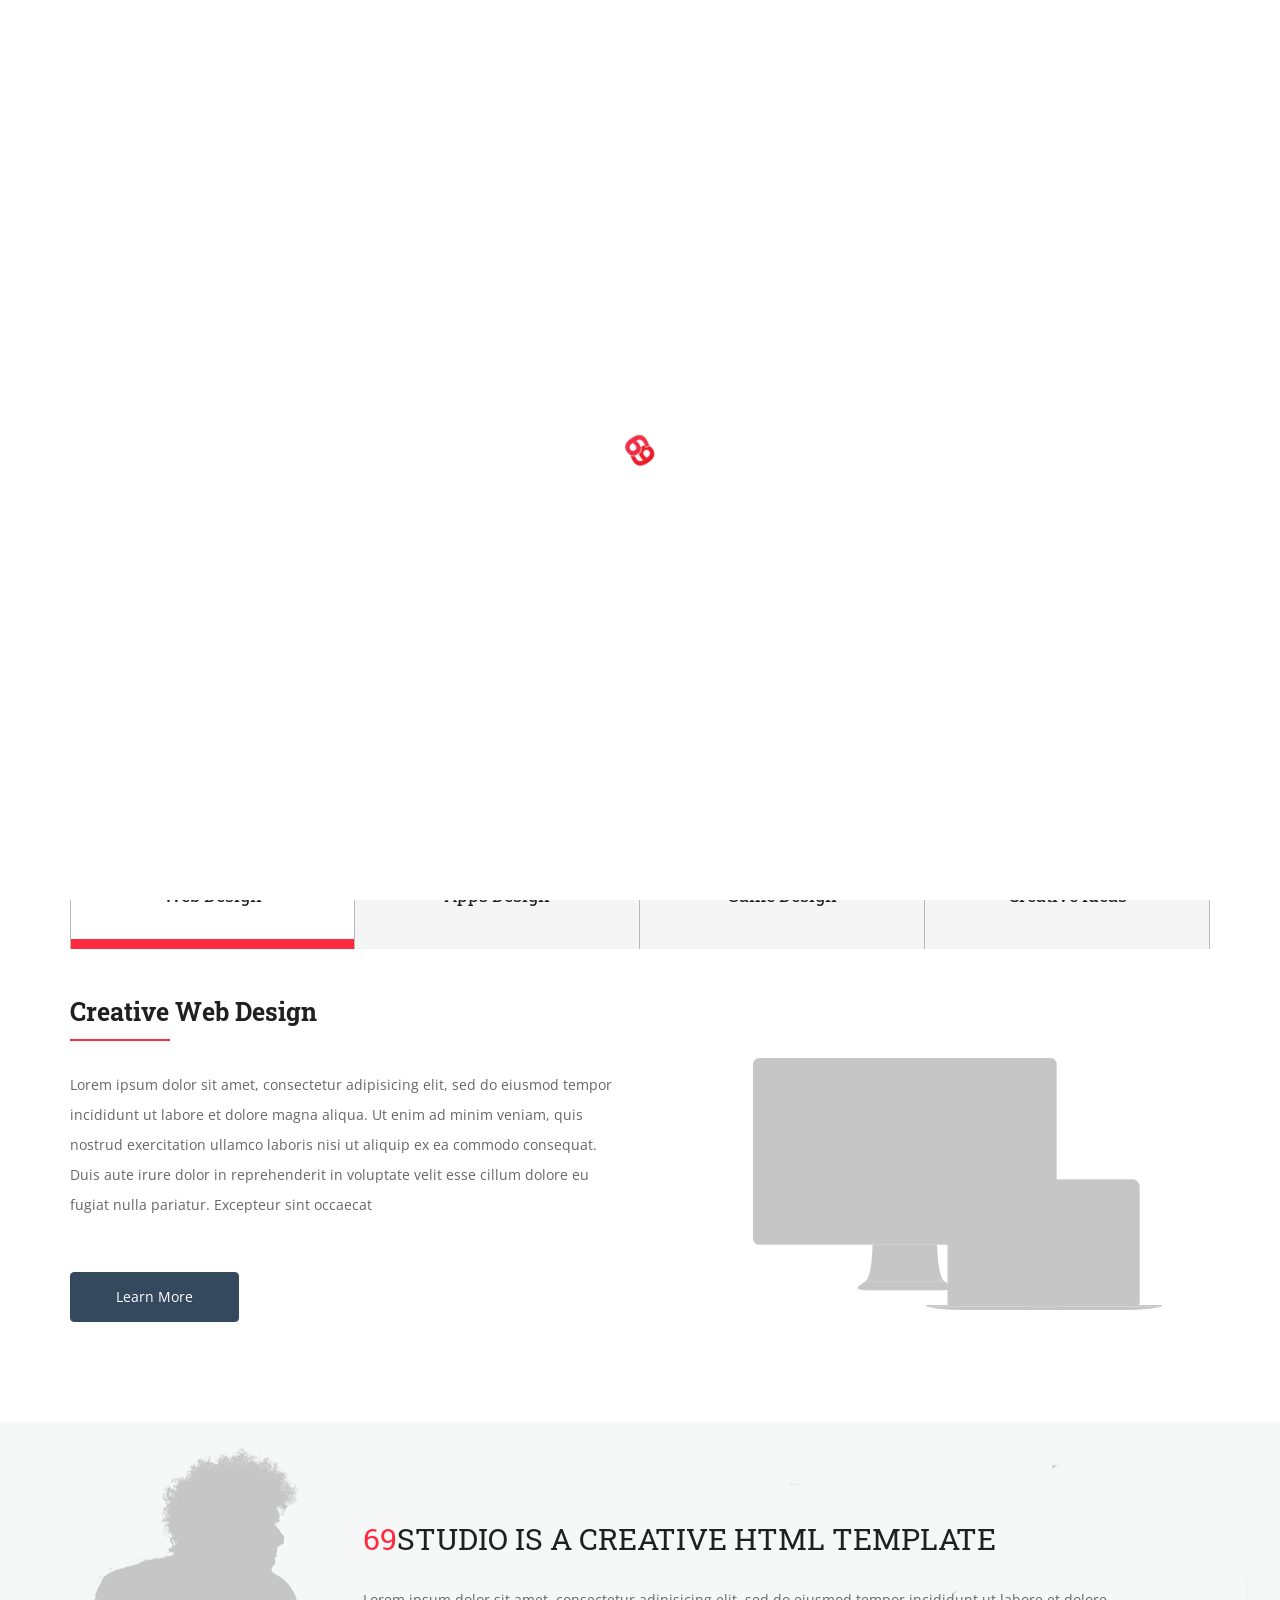
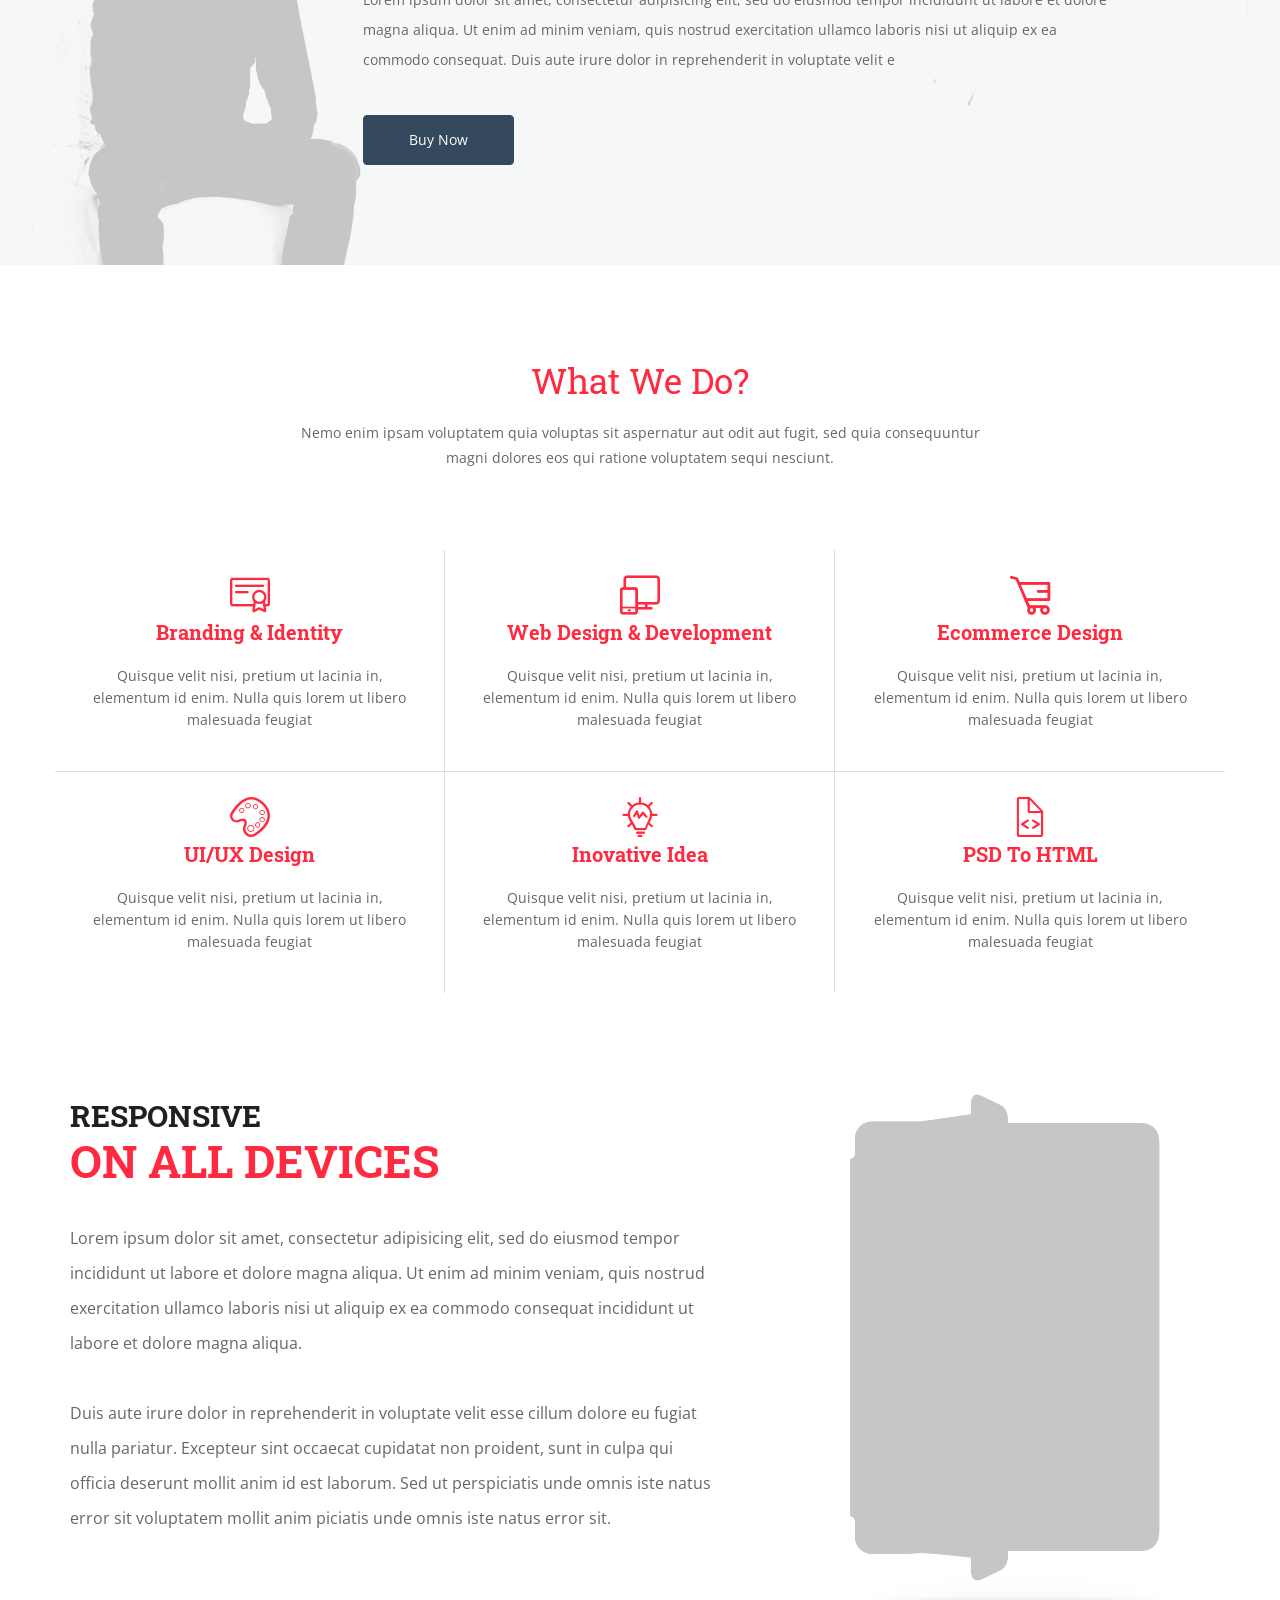
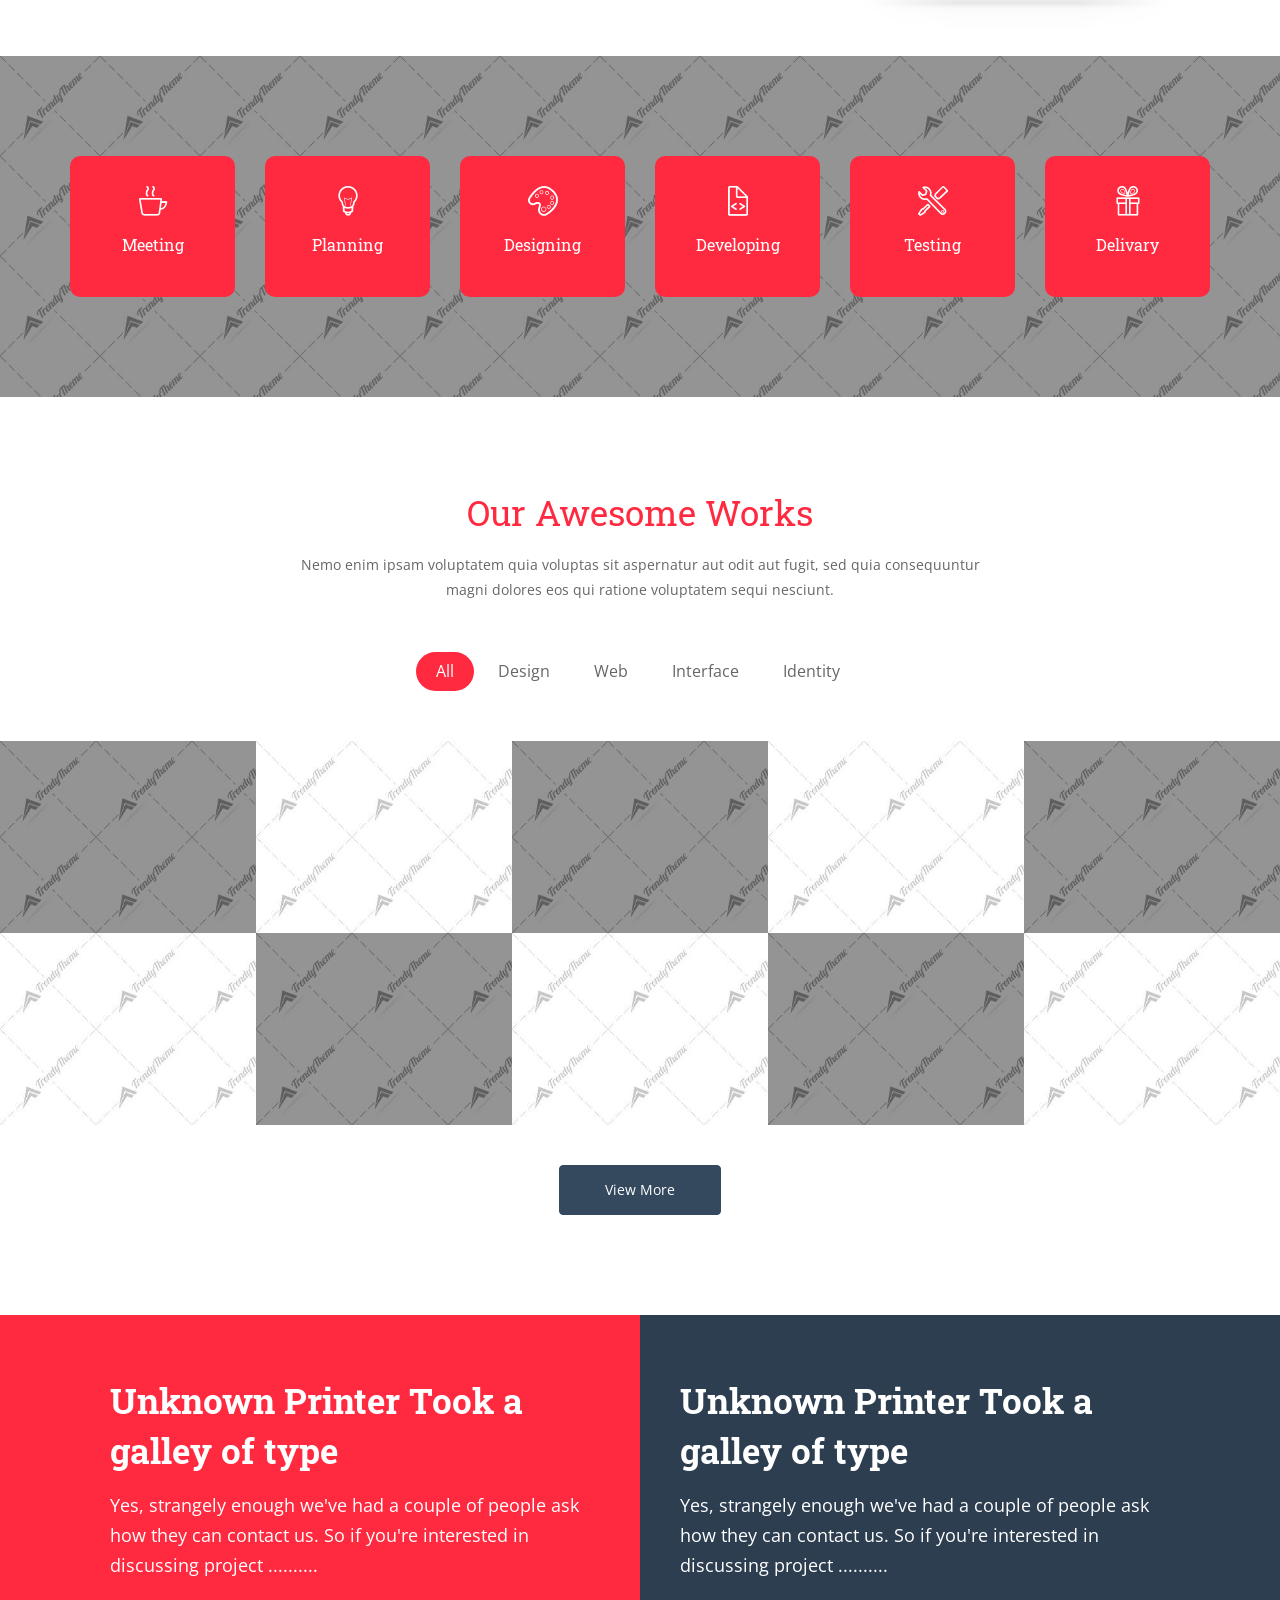
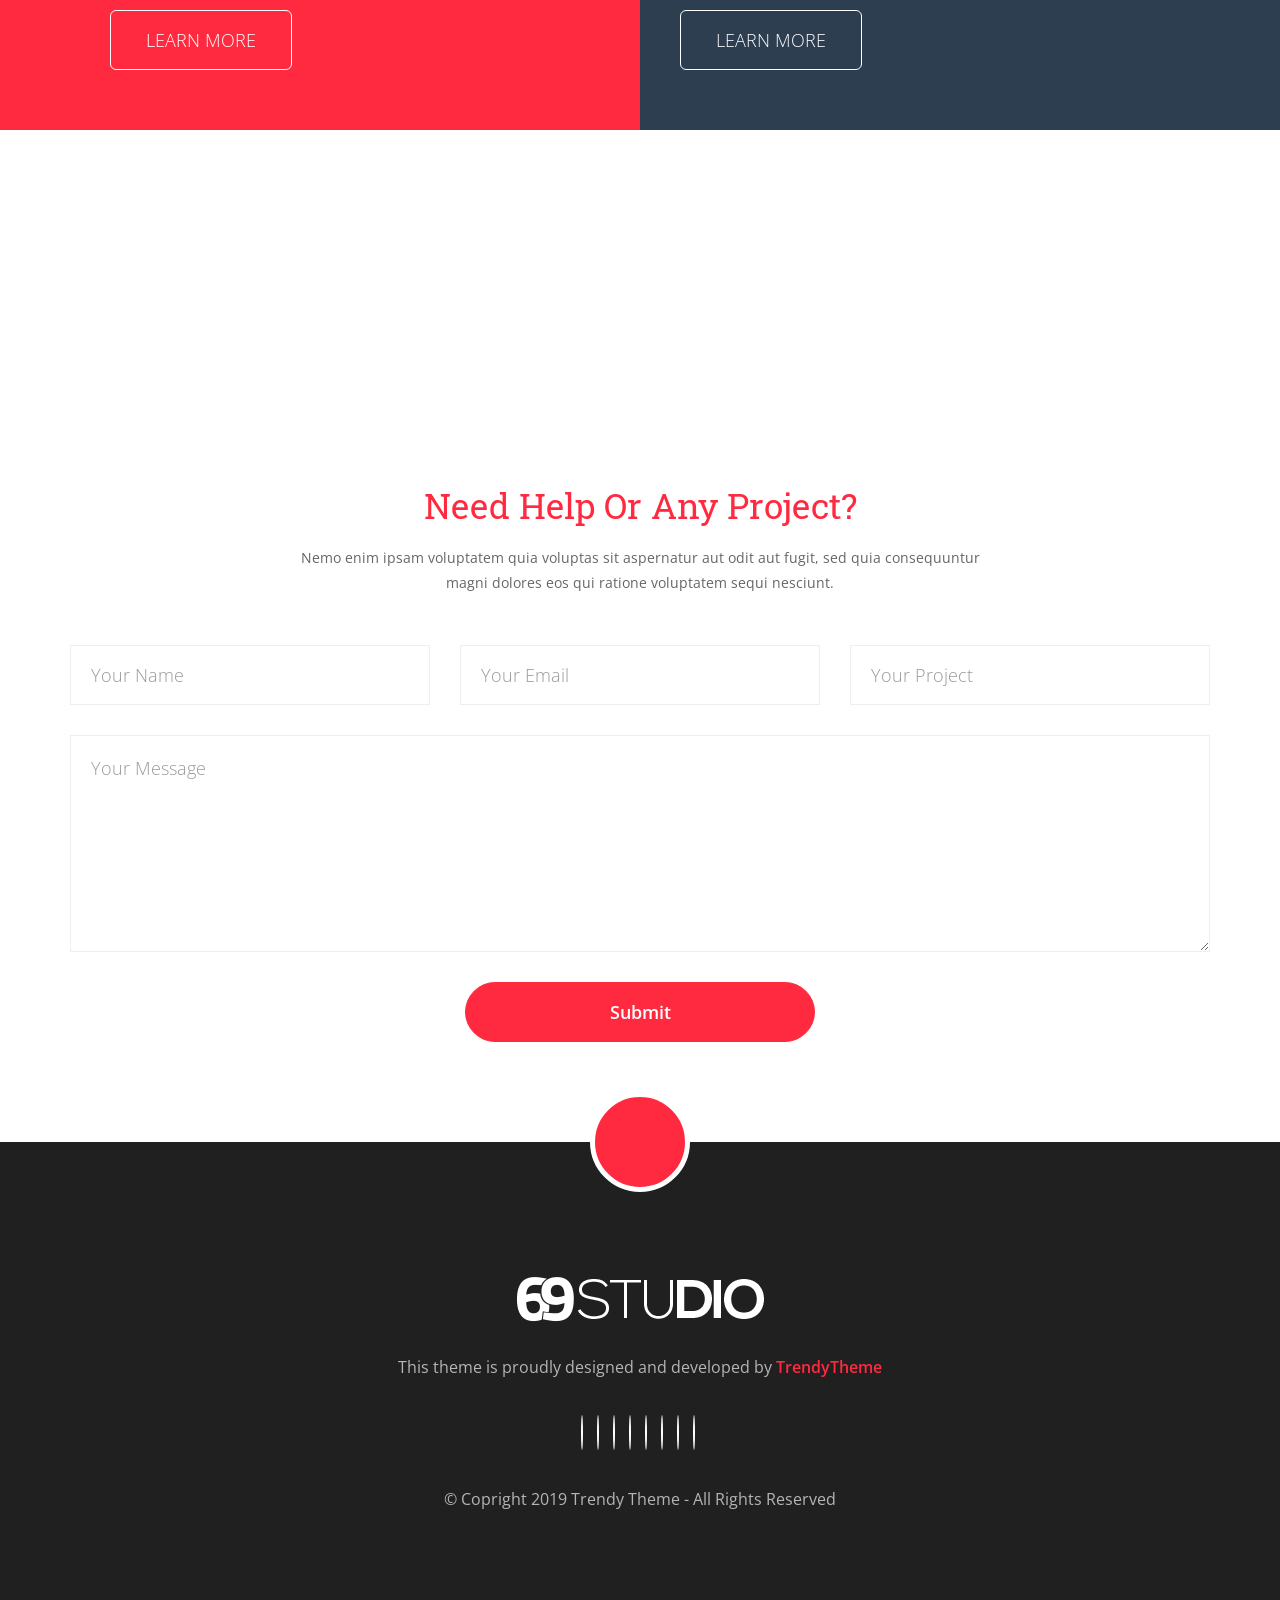
==== index.html @ e960a182 "add file" ====
<!DOCTYPE html>
<html lang="en">
    <head>
        <meta charset="utf-8">
        <meta http-equiv="X-UA-Compatible" content="IE=edge">
        <meta name="viewport" content="width=device-width, initial-scale=1">
        <meta name="description" content="69 studio is a responsive creative agency template">
        <meta name="keywords" content="portfolio, corporate, business, parallax, creative, agency">
        <meta name="author" content="trendytheme.net">

        <title>69 Studio</title>

        <!--  favicon -->
        <link rel="shortcut icon" href="assets/images/ico/favicon.png">
        <!--  apple-touch-icon -->
        <link rel="apple-touch-icon-precomposed" sizes="144x144" href="assets/images/ico/apple-touch-icon-144-precomposed.png">
        <link rel="apple-touch-icon-precomposed" sizes="114x114" href="assets/images/ico/apple-touch-icon-114-precomposed.png">
        <link rel="apple-touch-icon-precomposed" sizes="72x72" href="assets/images/ico/apple-touch-icon-72-precomposed.png">
        <link rel="apple-touch-icon-precomposed" href="assets/images/ico/apple-touch-icon-57-precomposed.png">


        <link href='http://fonts.googleapis.com/css?family=Open+Sans:300italic,400italic,400,300,600,700,800' rel='stylesheet' type='text/css'>
        <link href='http://fonts.googleapis.com/css?family=Roboto+Slab:400,700,300' rel='stylesheet' type='text/css'>
        <!-- animate CSS -->
        <link href="assets/css/animate.css" rel="stylesheet">
        <!-- FontAwesome CSS -->
        <link href="assets/fonts/font-awesome/css/font-awesome.min.css" rel="stylesheet">
        <!-- Flat Icon CSS -->
        <link href="assets/fonts/flaticon/flaticon.css" rel="stylesheet">
        <!-- magnific-popup -->
        <link href="assets/magnific-popup/magnific-popup.css" rel="stylesheet">
        <!-- owl.carousel -->
        <link href="assets/owl-carousel/owl.carousel.css" rel="stylesheet">
        <link href="assets/owl-carousel/owl.theme.css" rel="stylesheet">
        <!-- Bootstrap -->
        <link href="assets/bootstrap/css/bootstrap.min.css" rel="stylesheet">
        <!-- Style CSS -->
        <link href="assets/css/style.css" rel="stylesheet">
        <!-- Responsive CSS -->
        <link href="assets/css/responsive.css" rel="stylesheet">

        <!-- HTML5 shim and Respond.js for IE8 support of HTML5 elements and media queries -->
        <!-- WARNING: Respond.js doesn't work if you view the page via file:// -->
        <!--[if lt IE 9]>
          <script src="https://oss.maxcdn.com/html5shiv/3.7.2/html5shiv.min.js"></script>
          <script src="https://oss.maxcdn.com/respond/1.4.2/respond.min.js"></script>
        <![endif]-->
    </head>

    <body id="page-top">

        <!-- Navigation start -->
        <nav class="navbar navbar-custom tt-default-nav" role="navigation">
            <div class="container">
          
                <div class="search-box-wrap pull-right hidden-sm hidden-xs">
                    <div class="search-icon"></div>
                    <input id="search-box" placeholder="Search">
                </div>

              <div class="navbar-header">
                <button type="button" class="navbar-toggle" data-toggle="collapse" data-target="#custom-collapse">
                  <span class="sr-only">Toggle navigation</span>
                  <span class="icon-bar"></span>
                  <span class="icon-bar"></span>
                  <span class="icon-bar"></span>
                </button>
                <a class="navbar-brand" href="index.html"><img src="assets/images/logo.png" alt=""></a>
              </div>
          
              <div class="collapse navbar-collapse" id="custom-collapse">
          
                <ul class="nav navbar-nav navbar-right">
          
                  <li class="dropdown active">
                    <a href="#" class="dropdown-toggle" data-toggle="dropdown">Home</a>
                    <ul class="dropdown-menu">
                      <li class="dropdown active">
                        <a href="#" class="dropdown-toggle" data-toggle="dropdown">Multi Page</a>
                        <ul class="dropdown-menu">
                          <li class="active"><a href="index.html">Default Homepage</a></li>
                          <li><a href="mp-index-creative.html">Creative Homepage</a></li>
                          <li><a href="mp-index-corporate.html">Corporate Homepage</a></li>
                          <li><a href="mp-index-blog.html">Blog Homepage</a></li>
                          <li><a href="mp-index-portfolio-1.html">Portfolio Home One</a></li>
                          <li><a href="mp-index-portfolio-2.html">Portfolio Home Two</a></li>
                        </ul>
                      </li>
                      <li class="dropdown">
                        <a href="#" class="dropdown-toggle" data-toggle="dropdown">One Page</a>
                        <ul class="dropdown-menu">
                          <li><a href="op-index-default.html" target="_blank">Homepage Slider</a></li>
                          <li><a href="op-index-parallax.html" target="_blank">Parallax Image BG</a></li>
                          <li><a href="op-index-particle.html" target="_blank">Particle Image BG</a></li>
                          <li><a href="op-index-text-rotator.html" target="_blank">Text rotator BG</a></li>
                          <li><a href="op-index-static.html" target="_blank">Static Image BG</a></li>
                          <li><a href="op-index-htmlvideo.html" target="_blank">HTML Video BG</a></li>
                          <li><a href="op-index-youtube.html" target="_blank">Youtube Video BG</a></li>
                        </ul>
                      </li>
                    </ul>
                  </li>
          
                  <li class="dropdown">
                    <a href="#" class="dropdown-toggle" data-toggle="dropdown">Pages</a>
                    <ul class="dropdown-menu">
          
                      <li class="dropdown">
                        <a href="#" class="dropdown-toggle" data-toggle="dropdown">About</a>
                        <ul class="dropdown-menu">
                          <li><a href="about-us.html">About Us</a></li>
                          <li><a href="about-us-two.html">About Us Two</a></li>
                        </ul>
                      </li>

                      <li><a href="services.html">Services</a></li>
                      <li class="dropdown">
                        <a href="#" class="dropdown-toggle" data-toggle="dropdown">Case Study Pages</a>
                        <ul class="dropdown-menu">
                          <li><a href="case-study-one.html">Case Study One</a></li>
                          <li><a href="case-study-two.html">Case Study Two</a></li>
                        </ul>
                      </li>
                      <li class="dropdown">
                        <a href="#" class="dropdown-toggle" data-toggle="dropdown">404 Pages</a>
                        <ul class="dropdown-menu">
                          <li><a href="404.html">404 Page</a></li>
                          <li><a href="404-alt.html">404 Page Alt</a></li>
                        </ul>
                      </li>

                      <li><a href="contact.html">Contact</a></li>
                      <li><a href="typography.html">Typography</a></li>
          
                    </ul>
                  </li>
          
                  <li class="dropdown">
                    <a href="#" class="dropdown-toggle" data-toggle="dropdown">Features</a>
                    <ul class="dropdown-menu">
          
                      <li class="dropdown">
                        <a href="#" class="dropdown-toggle" data-toggle="dropdown">Sliders</a>
                        <ul class="dropdown-menu">
                          
                          <li><a href="slider-bs-boxed.html">Bootstrap Boxed</a></li>
                          <li><a href="slider-flex-thumb.html">Flex Thumbnail</a></li>
                        </ul>
                      </li>
          
                      <li class="dropdown">
                        <a href="#" class="dropdown-toggle" data-toggle="dropdown">Hero Units</a>
                        <ul class="dropdown-menu">
                          <li><a href="slider-parallax-bg.html">Parallax BG</a></li>
                          <li><a href="slider-static-bg.html">Static BG</a></li>
                          <li><a href="slider-particle-bg.html">Particle BG</a></li>
                          <li><a href="slider-html5-video.html">HTML Video</a></li>
                          <li><a href="slider-youtube-bg.html">Youtube Video</a></li>
                        </ul>
                      </li>
          
                      <li class="dropdown">
                        <a href="#" class="dropdown-toggle" data-toggle="dropdown">Menu Style</a>
                        <ul class="dropdown-menu">
                          <li><a href="menu-default.html">Default Menu</a></li>
                          <li><a href="menu-transparent.html">Transparent Menu</a></li>
                          <li><a href="menu-fullscreen.html" target="_blank">Fullscreen Menu</a></li>
                        </ul>
                      </li>
                      <li><a href="shortcode-testimonial.html">Testimonial Styles</a></li>
                      <li><a href="shortcode-video-and-audio.html">Embeded Videos</a></li>
          
                    </ul>
                  </li>


                  <li class="dropdown">
                    <a href="#" class="dropdown-toggle" data-toggle="dropdown">Portfolio</a>
                    <ul class="dropdown-menu" role="menu">
          
                      <li class="dropdown">
                        <a href="#" class="dropdown-toggle" data-toggle="dropdown">Boxed</a>
                        <ul class="dropdown-menu">
                          <li><a href="portfolio-two-boxed.html">2 Columns</a></li>
                          <li><a href="portfolio-three-boxed.html">3 Columns</a></li>
                          <li><a href="portfolio-four-boxed.html">4 Columns</a></li>
                          <li><a href="portfolio-five-boxed.html">5 Columns</a></li>
                        </ul>
                      </li>
          
                      <li class="dropdown">
                        <a href="#" class="dropdown-toggle" data-toggle="dropdown">Boxed - Gutter</a>
                        <ul class="dropdown-menu">
                          <li><a href="portfolio-two-boxed-gutter.html">2 Columns</a></li>
                          <li><a href="portfolio-three-boxed-gutter.html">3 Columns</a></li>
                          <li><a href="portfolio-four-boxed-gutter.html">4 Columns</a></li>
                          <li><a href="portfolio-five-boxed-gutter.html">5 Columns</a></li>
                        </ul>
                      </li>

                      <li class="dropdown">
                        <a href="#" class="dropdown-toggle" data-toggle="dropdown">Wide</a>
                        <ul class="dropdown-menu">
                          <li><a href="portfolio-two-fullwidth.html">2 Columns</a></li>
                          <li><a href="portfolio-three-fullwidth.html">3 Columns</a></li>
                          <li><a href="portfolio-four-fullwidth.html">4 Columns</a></li>
                          <li><a href="portfolio-five-fullwidth.html">5 Columns</a></li>
                        </ul>
                      </li>
          
                      <li class="dropdown">
                        <a href="#" class="dropdown-toggle" data-toggle="dropdown">Wide - Gutter</a>
                        <ul class="dropdown-menu">
                          <li><a href="portfolio-two-fullwidth-gutter.html">2 Columns</a></li>
                          <li><a href="portfolio-three-fullwidth-gutter.html">3 Columns</a></li>
                          <li><a href="portfolio-four-fullwidth-gutter.html">4 Columns</a></li>
                          <li><a href="portfolio-five-fullwidth-gutter.html">5 Columns</a></li>
                        </ul>
                      </li>

                      <li class="dropdown">
                        <a href="#" class="dropdown-toggle" data-toggle="dropdown">Portfolio Tiles</a>
                        <ul class="dropdown-menu">
                          <li><a href="portfolio-tiles-two-column.html">2 Columns</a></li>
                          <li><a href="portfolio-tiles-three-column.html">3 Columns</a></li>
                          <li><a href="portfolio-tiles-four-column.html">4 Columns</a></li>
                        </ul>
                      </li>

          
                      <li class="dropdown">
                        <a href="#" class="dropdown-toggle" data-toggle="dropdown">Portfolio Details</a>
                        <ul class="dropdown-menu">
                          <li><a href="portfolio-single.html">Details 1</a></li>
                          <li><a href="portfolio-single-alt.html">Details 2</a></li>
                          <li><a href="portfolio-single-gallery.html">Details Gallery</a></li>
                        </ul>
                      </li>
          
                      <li class="dropdown">
                        <a href="#" class="dropdown-toggle" data-toggle="dropdown">Case Study Pages</a>
                        <ul class="dropdown-menu">
                          <li><a href="case-study-one.html">Case Study One</a></li>
                          <li><a href="case-study-two.html">Case Study Two</a></li>
                        </ul>
                      </li>
          
                    </ul>
                  </li>
          
                  <li class="dropdown">
                    <a href="#" class="dropdown-toggle" data-toggle="dropdown">Blog</a>
                    <ul class="dropdown-menu" role="menu">
          
                      <li class="dropdown">
                        <a href="#" class="dropdown-toggle" data-toggle="dropdown">Classic</a>
                        <ul class="dropdown-menu">
                          <li><a href="blog-standard.html">Sidebar Right</a></li>
                          <li><a href="blog-standard-left-sidebar.html">Sidebar Left</a></li>
                        </ul>
                      </li>
          
                      <li class="dropdown">
                        <a href="#" class="dropdown-toggle" data-toggle="dropdown">Grid</a>
                        <ul class="dropdown-menu">
                          <li><a href="blog-grid-style.html">Grid 3 Column</a></li>
                          <li><a href="blog-grid-left-sidebar.html">Grid Left Sidebar</a></li>
                          <li><a href="blog-grid-right-sidebar.html">Grid Right Sidebar</a></li>
                        </ul>
                      </li>
          
                      <li class="dropdown">
                        <a href="#" class="dropdown-toggle" data-toggle="dropdown">Masonry</a>
                        <ul class="dropdown-menu">
                          <li><a href="blog-masonry-four.html">Masonry 4</a></li>
                          <li><a href="blog-masonry-four-fullwidth.html">Masonry 4 FullWidth</a></li>
                          <li><a href="blog-masonry-three.html">Masonry 3</a></li>
                          <li><a href="blog-masonry-three-fullwidth.html">Masonry 3 FullWidth</a></li>
                          <li><a href="blog-masonry-two.html">Masonry 2</a></li>
                        </ul>
                      </li>
          
                      <li class="dropdown">
                        <a href="#" class="dropdown-toggle" data-toggle="dropdown">Blog Details</a>
                        <ul class="dropdown-menu">
                          <li><a href="blog-single-article.html">Single Article</a></li>
                          <li><a href="blog-single-left-sidebar.html">Single Left Sidebar</a></li>
                        </ul>
                      </li>
          
                    </ul>
                  </li>
          
                  <li class="dropdown">
                    <a href="#" class="dropdown-toggle" data-toggle="dropdown">Shortcodes</a>
                    <ul class="dropdown-menu" role="menu">
                      <li><a href="shortcode-accordion.html"><i class="fa fa-server"></i>&nbsp; Accordion</a></li>
                      <li><a href="shortcode-alert.html"><i class="fa fa-info-circle"></i>&nbsp; Alerts</a></li>
                      <li><a href="shortcode-calltoaction.html"><i class="fa fa-phone-square"></i>&nbsp; Call To Action</a></li>
                      <li><a href="shortcode-client.html"><i class="fa fa-user"></i>&nbsp; Clients Styles</a></li>
                      <li><a href="shortcode-featured-box.html"><i class="fa fa-list-alt"></i>&nbsp; Featured Box</a></li>
                      <li><a href="shortcode-fun-facts.html"><i class="fa fa-clock-o"></i>&nbsp; Fun Facts</a></li>
                      <li><a href="shortcode-hero-block.html"><i class="fa fa-desktop"></i>&nbsp; Wide Sections</a></li>
                      <li><a href="shortcode-portfolio.html"><i class="fa fa-picture-o"></i>&nbsp; Hover Styles</a></li>
                      <li><a href="shortcode-progressbar.html"><i class="fa fa-tasks"></i>&nbsp; Progressbar</a></li>
                      <li><a href="shortcode-tab.html"><i class="fa fa-rocket"></i>&nbsp; Tab</a></li>
                      <li><a href="shortcode-table.html"><i class="fa fa-table"></i>&nbsp; Table</a></li>
                      <li><a href="shortcode-testimonial.html"><i class="fa fa-quote-right"></i>&nbsp; Testimonial</a></li>
                    </ul>
                  </li>

                  <li><a href="contact.html">Contact</a></li>
                </ul>
              </div>
            </div><!-- /.container -->
        </nav>
        <!-- Navigation end -->


        <!-- Intro Section -->
        <section id="home">
            <div id="tt-home-carousel" class="carousel slide carousel-fade trendy-slider control-one" data-ride="carousel" data-interval="5000">

                <!-- Wrapper for slides -->
                <div class="carousel-inner">

                  <div class="item active">
                    <img src="assets/images/slider/slide-1.jpg" alt="First slide" class="img-responsive">
                    <div class="carousel-caption">
                      <h1 class="animated fadeInDown delay-1">We are <span>Creative Studio</span></h1>
                      <p class="animated fadeInDown delay-3">A digital creative design and development agency </p>
                      <a class="btn learnmore-btn animated fadeInUp delay-4" href="#">Learn More</a>
                    </div>
                  </div>

                  <div class="item">
                    <img src="assets/images/slider/slide-2.jpg" alt="Second slide" class="img-responsive">
                    <div class="carousel-caption">
                      <h1 class="animated fadeInDown delay-1"><span>Clean &amp; Modern</span></h1>
                      <p class="animated fadeInDown delay-3">A simple, unique and beautiful theme! </p>
                      <a class="btn learnmore-btn animated fadeInUp delay-4" href="#">Learn More</a>
                    </div>
                  </div>

                  <div class="item">
                    <img src="assets/images/slider/slide-3.jpg" alt="Third slide" class="img-responsive">
                    <div class="carousel-caption">
                      <h1 class="animated fadeInDown delay-1">We <span>Build Brands</span></h1>
                      <p class="animated fadeInDown delay-3">That builds your Business!</p>
                      <a class="btn learnmore-btn animated fadeInUp delay-4" href="#">Learn More</a>
                    </div>
                  </div>
                </div> <!-- /.carousel-inner -->

                <!-- Controls -->
                <a class="left carousel-control" href="#tt-home-carousel" role="button" data-slide="prev">
                    <span class="fa fa-angle-left"></span>
                    <span class="sr-only">Previous</span>
                </a>
                <a class="right carousel-control" href="#tt-home-carousel" role="button" data-slide="next">
                    <span class="fa fa-angle-right"></span>
                    <span class="sr-only">Next</span>
                </a>

            </div> <!-- /.carousel -->
        </section> <!-- /#home -->


        <!-- Creative Section -->
        <section class="creative-section">
            <div class="container">
                <div class="service-tab">
                  <!-- Nav tabs -->
                    <ul class="nav nav-tabs" role="tablist">
                        <li class="active col-xs-3">
                            <a href="#web-design" role="tab" data-toggle="tab">
                                <i class="flaticon-computer236"></i>
                                <span>Web Design</span>
                            </a>
                        </li>

                        <li class="col-xs-3">
                            <a href="#apps-design" role="tab" data-toggle="tab">
                                <i class="flaticon-technology25"></i>
                                <span>Apps Design</span>
                            </a>
                        </li>

                        <li class="col-xs-3">
                            <a href="#game-design" role="tab" data-toggle="tab">
                                <i class="flaticon-game84"></i>
                                <span>Game Design</span>
                            </a>
                        </li>

                        <li class="col-xs-3">
                            <a href="#creative-ideas" role="tab" data-toggle="tab">
                                <i class="flaticon-light110"></i>
                                <span>Creative Ideas</span>
                            </a>
                        </li>
                    </ul>
                    <!-- Tab panes -->
                    <div class="tab-content">
                        <!-- tab content for web design -->
                        <div class="row tab-pane fade in active" id="web-design">
                            <div class="col-sm-6">
                                <h2>Creative web design</h2>
                                <p>Lorem ipsum dolor sit amet, consectetur adipisicing elit, sed do eiusmod tempor incididunt ut labore et dolore magna aliqua. Ut enim ad minim veniam, quis nostrud exercitation ullamco laboris nisi ut aliquip ex ea commodo consequat. Duis aute irure dolor in reprehenderit in voluptate velit esse cillum dolore eu fugiat nulla pariatur. Excepteur sint occaecat </p>
                                <a href="#" class="btn btn-primary"><i class="fa fa-long-arrow-right"></i> Learn More</a>
                            </div>
                            <div class="col-sm-5 col-sm-offset-1">
                                <div class="mac-screenshot">
                                    <img class="img-responsive" src="assets/images/mac.png" alt="">
                                </div>
                            </div>
                        </div>

                        <!-- tab content for application design -->
                        <div class="row tab-pane fade" id="apps-design">
                            <div class="col-sm-6">
                                <h2>Creative app design</h2>
                                <p>Lorem ipsum dolor sit amet, consectetur adipisicing elit, sed do eiusmod tempor incididunt ut labore et dolore magna aliqua. Ut enim ad minim veniam, quis nostrud exercitation ullamco laboris nisi ut aliquip ex ea commodo consequat. Duis aute irure dolor in reprehenderit in voluptate velit esse cillum dolore eu fugiat nulla pariatur. Excepteur sint occaecat </p>
                                <a href="#" class="btn btn-primary"><i class="fa fa-long-arrow-right"></i> Learn More</a>
                            </div>
                            <div class="col-sm-5 col-sm-offset-1">
                                <div class="mac-screenshot">
                                    <img class="img-responsive" src="assets/images/app.png" alt="">
                                </div>
                            </div>
                        </div>

                        <!-- tab content for game design -->
                        <div class="row tab-pane fade" id="game-design">
                            <div class="col-sm-6">
                                <h2>Creative game design</h2>
                                <p>Lorem ipsum dolor sit amet, consectetur adipisicing elit, sed do eiusmod tempor incididunt ut labore et dolore magna aliqua. Ut enim ad minim veniam, quis nostrud exercitation ullamco laboris nisi ut aliquip ex ea commodo consequat. Duis aute irure dolor in reprehenderit in voluptate velit esse cillum dolore eu fugiat nulla pariatur. Excepteur sint occaecat </p>
                                <a href="#" class="btn btn-primary"><i class="fa fa-long-arrow-right"></i> Learn More</a>
                            </div>
                            <div class="col-sm-5 col-sm-offset-1">
                                <div class="mac-screenshot">
                                    <img class="img-responsive" src="assets/images/game.png" alt="">
                                </div>
                            </div>
                        </div>

                        <!-- tab content for creative idea -->
                        <div class="row tab-pane fade" id="creative-ideas">
                            <div class="col-sm-6">
                                <h2>Creative Idea</h2>
                                <p>Lorem ipsum dolor sit amet, consectetur adipisicing elit, sed do eiusmod tempor incididunt ut labore et dolore magna aliqua. Ut enim ad minim veniam, quis nostrud exercitation ullamco laboris nisi ut aliquip ex ea commodo consequat. Duis aute irure dolor in reprehenderit in voluptate velit esse cillum dolore eu fugiat nulla pariatur. Excepteur sint occaecat </p>
                                <a href="#" class="btn btn-primary"><i class="fa fa-long-arrow-right"></i> Learn More</a>
                            </div>
                            <div class="col-sm-5 col-sm-offset-1">
                                <div class="mac-screenshot">
                                    <img class="img-responsive" src="assets/images/idea.png" alt="">
                                </div>
                            </div>
                        </div>
                    </div> <!-- /.tab-content -->
                </div> <!-- /.service-tab -->
            </div><!-- /.container -->
        </section><!-- /.creative-section -->


        <!-- hero-block-v1 -->
        <section class="hero-block-v1 section-padding">
            <div class="container">
                <div class="row">
                    <div class="col-md-8 col-md-offset-3">
                        <h2><span>69</span>Studio is a creative HTML template</h2>
                        <p>Lorem ipsum dolor sit amet, consectetur adipisicing elit, sed do eiusmod tempor incididunt ut labore et dolore magna aliqua. Ut enim ad minim veniam, quis nostrud exercitation ullamco laboris nisi ut aliquip ex ea commodo consequat. Duis aute irure dolor in reprehenderit in voluptate velit e</p>

                        <a href="#" class="btn btn-primary">Buy Now</a>
                    </div><!-- /.col-md-9 -->
                </div><!-- /.row -->
            </div><!-- /.container -->
        </section>
        <!-- hero-block-v1 end -->



        <!-- Service Section -->
        <section id="services" class="services-section section-padding">
            <div class="container">
                <div class="row">
                    <div class="col-xs-12 text-center">
                        <h2 class="section-title">What we do?</h2>
                        <p class="sub-title">Nemo enim ipsam voluptatem quia voluptas sit aspernatur aut odit aut fugit, sed quia consequuntur <br>magni dolores eos qui ratione voluptatem sequi nesciunt.</p>
                    </div><!-- /.col-xs-12 -->
                </div><!-- /.row -->

                <div class="row mt-80 text-center">
                    <div class="col-md-4 col-sm-6 sbox-gutter">
                        <div class="service-box">
                            <i class="flaticon-certificate3"></i>
                            <h3>Branding &amp; Identity</h3>
                            <p>Quisque velit nisi, pretium ut lacinia in, elementum id enim. Nulla quis lorem ut libero malesuada feugiat</p>
                        </div><!-- /.service-box -->
                    </div><!-- /.col-sm-4 -->

                    <div class="col-md-4 col-sm-6 sbox-gutter">
                        <div class="service-box">
                            <i class="flaticon-smartphone97"></i>
                            <h3>Web design &amp; development</h3>
                            <p>Quisque velit nisi, pretium ut lacinia in, elementum id enim. Nulla quis lorem ut libero malesuada feugiat</p>
                        </div><!-- /.service-box -->
                    </div><!-- /.col-sm-4 -->

                    <div class="col-md-4 col-sm-6 sbox-gutter">
                        <div class="service-box">
                            <i class="flaticon-cart"></i>
                            <h3>Ecommerce Design</h3>
                            <p>Quisque velit nisi, pretium ut lacinia in, elementum id enim. Nulla quis lorem ut libero malesuada feugiat</p>
                        </div><!-- /.service-box -->
                    </div><!-- /.col-sm-4 -->

                    <div class="col-md-4 col-sm-6 sbox-gutter">
                        <div class="service-box">
                            <i class="flaticon-paint104"></i>
                            <h3>UI/UX Design</h3>
                            <p>Quisque velit nisi, pretium ut lacinia in, elementum id enim. Nulla quis lorem ut libero malesuada feugiat</p>
                        </div><!-- /.service-box -->
                    </div><!-- /.col-sm-4 -->

                    <div class="col-md-4 col-sm-6 sbox-gutter">
                        <div class="service-box">
                            <i class="flaticon-light92"></i>
                            <h3>Inovative Idea</h3>
                            <p>Quisque velit nisi, pretium ut lacinia in, elementum id enim. Nulla quis lorem ut libero malesuada feugiat</p>
                        </div><!-- /.service-box -->
                    </div><!-- /.col-sm-4 -->

                    <div class="col-md-4 col-sm-6 sbox-gutter">
                        <div class="service-box">
                            <i class="flaticon-document171"></i>
                            <h3>PSD to HTML</h3>
                            <p>Quisque velit nisi, pretium ut lacinia in, elementum id enim. Nulla quis lorem ut libero malesuada feugiat</p>
                        </div><!-- /.service-box -->
                    </div><!-- /.col-sm-4 -->
                </div><!-- /.row -->
            </div><!-- /.container -->
        </section><!-- /.services-section -->


        <!-- hero-block-v2 -->
        <section class="hero-block-v2 pb-20">
            <div class="container">
                <div class="row">
                    <div class="col-sm-7">
                        <h2>Responsive <span class="big-text">on all devices</span></h2>
                        <p>Lorem ipsum dolor sit amet, consectetur adipisicing elit, sed do eiusmod tempor incididunt ut labore et dolore magna aliqua. Ut enim ad minim veniam, quis nostrud exercitation ullamco laboris nisi ut aliquip ex ea commodo consequat incididunt ut labore et dolore magna aliqua.</p>

                        <p>Duis aute irure dolor in reprehenderit in voluptate velit esse cillum dolore eu fugiat nulla pariatur. Excepteur sint occaecat cupidatat non proident, sunt in culpa qui officia deserunt mollit anim id est laborum. Sed ut perspiciatis unde omnis iste natus error sit voluptatem mollit anim piciatis unde omnis iste natus error sit.</p>
                    </div>
                    <div class="col-sm-4 col-sm-offset-1">
                        <div class="responsive-screenshot">
                            <img class="img-responsive" src="assets/images/responsive-tab.png" alt="">
                        </div>
                    </div>
                </div><!-- /.row -->
            </div><!-- /.container -->
        </section>
        <!-- hero-block-v2 end-->


        <!-- Process Section -->
        <section class="process-section section-padding">
            <div class="container">
                <div class="row text-center">
                    <div class="col-xs-6 col-sm-4 col-md-2">
                        <div class="process-box">
                            <i class="flaticon-cup7"></i>
                            <h3>Meeting</h3>
                        </div><!-- /.process-box -->
                    </div><!-- /.col-xs-2 -->

                    <div class="col-xs-6 col-sm-4 col-md-2">
                        <div class="process-box">
                            <i class="flaticon-light110"></i>
                            <h3>Planning</h3>
                        </div><!-- /.process-box -->
                    </div><!-- /.col-xs-2 -->

                    <div class="col-xs-6 col-sm-4 col-md-2">
                        <div class="process-box">
                            <i class="flaticon-paint104"></i>
                            <h3>Designing</h3>
                        </div><!-- /.process-box -->
                    </div><!-- /.col-xs-2 -->

                    <div class="col-xs-6 col-sm-4 col-md-2">
                        <div class="process-box">
                            <i class="flaticon-document171"></i>
                            <h3>Developing</h3>
                        </div><!-- /.process-box -->
                    </div><!-- /.col-xs-2 -->

                    <div class="col-xs-6 col-sm-4 col-md-2">
                        <div class="process-box">
                            <i class="flaticon-tool45"></i>
                            <h3>Testing</h3>
                        </div><!-- /.process-box -->
                    </div><!-- /.col-xs-2 -->

                    <div class="col-xs-6 col-sm-4 col-md-2">
                        <div class="process-box">
                            <i class="flaticon-wrapped4"></i>
                            <h3>Delivary</h3>
                        </div><!-- /.process-box -->
                    </div><!-- /.col-xs-2 -->
                </div><!-- /.row -->
            </div><!-- /.container -->
        </section><!-- /.process-section-->


        <!-- Portfolio Section -->
        <section class="portfolio-section section-padding">
            <div class="container">
                <div class="row">
                    <div class="col-xs-12 text-center">
                        <h2 class="section-title">Our Awesome Works</h2>
                        <p class="sub-title">Nemo enim ipsam voluptatem quia voluptas sit aspernatur aut odit aut fugit, sed quia consequuntur <br>magni dolores eos qui ratione voluptatem sequi nesciunt.</p>
                    </div><!-- /.col-xs-12 -->
                </div><!-- /.row -->
            </div><!-- /.container -->


            <div class="portfolio-container text-center mt-50">
                <ul id="filter" class="list-inline">
                    <li class="active" data-group="all">All</li>
                    <li data-group="design">Design</li>
                    <li data-group="web">Web</li>
                    <li data-group="interface">Interface</li>
                    <li data-group="identety">Identity</li>
                </ul>

                <ul id="portfolio-grid" class="five-column">
                    <li class="portfolio-item" data-groups='["all", "identety", "interface"]'>
                        <div class="portfolio">
                            <div class="tt-overlay"></div>
                            <img class="img-responsive" src="assets/images/works/portfolio-1.jpg" alt="image"> 
                            <div class="portfolio-info">
                                <h3 class="project-title">Portfolio Title</h3>
                                <div class="links">
                                    <a href="single-project.html" class="btn btn-primary">View full Project</a>
                                </div><!-- /.links -->
                            </div><!-- /.portfolio-info -->
                        </div><!-- /.portfolio -->
                    </li>
                    <li class="portfolio-item" data-groups='["all", "identety", "web"]'>
                        <div class="portfolio">
                            <div class="tt-overlay"></div>
                            <img class="img-responsive" src="assets/images/works/portfolio-2.jpg" alt="image"> 
                            <div class="portfolio-info">
                                <h3 class="project-title">Portfolio Title</h3>
                                <div class="links">
                                    <a href="single-project.html" class="btn btn-primary">View full Project</a>
                                </div><!-- /.links -->
                            </div><!-- /.portfolio-info -->
                        </div><!-- /.portfolio -->
                    </li>
                    <li class="portfolio-item" data-groups='["all", "interface"]'>
                        <div class="portfolio">
                            <div class="tt-overlay"></div>
                            <img class="img-responsive" src="assets/images/works/portfolio-3.jpg" alt="image"> 
                            <div class="portfolio-info">
                                <h3 class="project-title">Portfolio Title</h3>
                                <div class="links">
                                    <a href="single-project.html" class="btn btn-primary">View full Project</a>
                                </div><!-- /.links -->
                            </div><!-- /.portfolio-info -->
                        </div><!-- /.portfolio -->                   
                    </li>
                    <li class="portfolio-item" data-groups='["all", "identety", "design"]'>
                        <div class="portfolio">
                            <div class="tt-overlay"></div>
                            <img class="img-responsive" src="assets/images/works/portfolio-4.jpg" alt="image"> 
                            <div class="portfolio-info">
                                <h3 class="project-title">Portfolio Title</h3>
                                <div class="links">
                                    <a href="single-project.html" class="btn btn-primary">View full Project</a>
                                </div><!-- /.links -->
                            </div><!-- /.portfolio-info -->
                        </div><!-- /.portfolio -->

                    </li>
                    <li class="portfolio-item" data-groups='["all", "identety", "design"]'>
                        <div class="portfolio">
                            <div class="tt-overlay"></div>
                            <img class="img-responsive" src="assets/images/works/portfolio-5.jpg" alt="image"> 
                            <div class="portfolio-info">
                                <h3 class="project-title">Portfolio Title</h3>
                                <div class="links">
                                    <a href="single-project.html" class="btn btn-primary">View full Project</a>
                                </div><!-- /.links -->
                            </div><!-- /.portfolio-info -->
                        </div><!-- /.portfolio -->
                    </li>
                    <li class="portfolio-item" data-groups='["all", "identety", "design"]'>
                        <div class="portfolio">
                            <div class="tt-overlay"></div>
                            <img class="img-responsive" src="assets/images/works/portfolio-6.jpg" alt="image"> 
                            <div class="portfolio-info">
                                <h3 class="project-title">Portfolio Title</h3>
                                <div class="links">
                                    <a href="single-project.html" class="btn btn-primary">View full Project</a>
                                </div><!-- /.links -->
                            </div><!-- /.portfolio-info -->
                        </div><!-- /.portfolio -->
                    </li>
                    <li class="portfolio-item" data-groups='["all", "identety", "web"]'>
                        <div class="portfolio">
                            <div class="tt-overlay"></div>
                            <img class="img-responsive" src="assets/images/works/portfolio-7.jpg" alt="image"> 
                            <div class="portfolio-info">
                                <h3 class="project-title">Portfolio Title</h3>
                                <div class="links">
                                    <a href="single-project.html" class="btn btn-primary">View full Project</a>
                                </div><!-- /.links -->
                            </div><!-- /.portfolio-info -->
                        </div><!-- /.portfolio -->
                    </li><!-- /.portfolio-item --> 
                    <li class="portfolio-item" data-groups='["all", "design"]'>
                        <div class="portfolio">
                            <div class="tt-overlay"></div>
                            <img class="img-responsive" src="assets/images/works/portfolio-8.jpg" alt="image"> 
                            <div class="portfolio-info">
                                <h3 class="project-title">Portfolio Title</h3>
                                <div class="links">
                                    <a href="single-project.html" class="btn btn-primary">View full Project</a>
                                </div><!-- /.links -->
                            </div><!-- /.portfolio-info -->
                        </div><!-- /.portfolio -->
                    </li>

                    <li class="portfolio-item" data-groups='["all", "identety", "design"]'>
                        <div class="portfolio">
                            <div class="tt-overlay"></div>
                            <img class="img-responsive" src="assets/images/works/portfolio-1.jpg" alt="image"> 
                            <div class="portfolio-info">
                                <h3 class="project-title">Portfolio Title</h3>
                                <div class="links">
                                    <a href="single-project.html" class="btn btn-primary">View full Project</a>
                                </div><!-- /.links -->
                            </div><!-- /.portfolio-info -->
                        </div><!-- /.portfolio -->
                    </li>

                    <li class="portfolio-item" data-groups='["all", "design"]'>
                        <div class="portfolio">
                            <div class="tt-overlay"></div>
                            <img class="img-responsive" src="assets/images/works/portfolio-2.jpg" alt="image"> 
                            <div class="portfolio-info">
                                <h3 class="project-title">Portfolio Title</h3>
                                <div class="links">
                                    <a href="single-project.html" class="btn btn-primary">View full Project</a>
                                </div><!-- /.links -->
                            </div><!-- /.portfolio-info -->
                        </div><!-- /.portfolio -->
                    </li>
                </ul>

                <a href="#" class="btn btn-primary view-more">View More</a>

            </div><!-- portfolio-container -->
        </section><!-- /.portfolio-section -->


        <!-- Case Study Section -->
        <section class="case-study-section">
            <div class="container-fluid">
                <div class="row">
                    <div class="col-sm-6 no-padding">
                        <div class="case-study-left">
                            <h1>Unknown Printer Took a galley of type</h1>
                            <p>Yes, strangely enough we've had a couple of people ask how they can contact us. So if you're interested in discussing project ..........</p>
                            <a href="#" class="btn btn-primary btn-lg">Learn more</a>
                        </div><!-- /.left-section -->
                    </div><!-- /.col-sm-6 -->
                    <div class="col-sm-6 no-padding">
                        <div class="case-study-right">
                            <h1>Unknown Printer Took a galley of type</h1>
                            <p>Yes, strangely enough we've had a couple of people ask how they can contact us. So if you're interested in discussing project ..........</p>
                            <a href="#" class="btn btn-primary btn-lg">Learn more</a>
                        </div><!-- /.left-section -->
                    </div><!-- /.col-sm-6 -->

                </div><!-- /.row -->
            </div><!-- /.container -->
        </section><!-- /.case-study-section -->


        <!-- map-section -->
        <section class="map-section">
            <iframe src="https://www.google.com/maps/embed?pb=!1m18!1m12!1m3!1d3651.6190356031907!2d90.43443631441595!3d23.76096098458425!2m3!1f0!2f0!3f0!3m2!1i1024!2i768!4f13.1!3m3!1m2!1s0x3755b8098da100f3%3A0x353f8ffa29807e1a!2sTrendy%20Theme!5e0!3m2!1sen!2sbd!4v1569486248334!5m2!1sen!2sbd" width="100%" height="250" frameborder="0" style="border:0;" allowfullscreen=""></iframe>
        </section><!-- /.map-section -->


        <!-- Contact Section -->
        <section class="contact-section section-padding">
            <div class="container">
                <div class="row">
                    <div class="col-xs-12 text-center">
                        <h2 class="section-title">Need Help or Any Project?</h2>
                        <p class="sub-title">Nemo enim ipsam voluptatem quia voluptas sit aspernatur aut odit aut fugit, sed quia consequuntur <br>magni dolores eos qui ratione voluptatem sequi nesciunt.</p>
                    </div><!-- /.col-xs-12 -->
                </div><!-- /.row -->


                <div class="row mt-50">
                    <div class="col-xs-12 text-center">
                        <form name="contact-form" id="contactForm" action="sendemail.php" method="POST">
                            <div class="row">
                                <div class="col-md-4">
                                    <div class="form-group">
                                      <label class="sr-only" for="name">Name</label>
                                      <input type="text" name="name" class="form-control" id="name" placeholder="Your Name">
                                    </div>
                                </div>
                                <div class="col-md-4">
                                    <div class="form-group">
                                      <label class="sr-only" for="email">Email</label>
                                      <input type="email" name="email" class="form-control" id="email" placeholder="Your Email">
                                    </div>
                                </div>
                                <div class="col-md-4">
                                    <div class="form-group">
                                      <label class="sr-only" for="subject">Project</label>
                                      <input type="text" name="subject" class="form-control" id="subject" placeholder="Your Project">
                                    </div>
                                </div>
                            </div>

                            <div class="form-group">
                              <label class="sr-only" for="message">Message</label>
                              <textarea name="message" class="form-control" id="message" rows="7" placeholder="Your Message"></textarea>
                            </div>

                            <button type="submit" name="submit" class="btn btn-primary btn-lg">Submit</button>
                        </form>
                    </div><!-- /.col-xs-12 -->
                </div><!-- /.row -->

            </div><!-- /.container -->
        </section><!-- /.contact-section -->


        <footer class="footer-section text-center">
            <div class="container">
                <a class="page-scroll backToTop" href="#page-top"><i class="fa fa-angle-up"></i></a>

                <div class="row">
                    <div class="col-xs-12">
                        <div class="footer-logo">
                            <img src="assets/images/footer-logo.png" alt="">
                            <p>This theme is proudly designed and developed by <span>TrendyTheme</span></p>
                        </div>

                        <div class="social-icon clearfix">
                            <ul class="list-inline">
                                <li><a href="#"><i class="fa fa-facebook"></i></a></li>
                                <li><a href="#"><i class="fa fa-twitter"></i></a></li>
                                <li><a href="#"><i class="fa fa-google-plus"></i></a></li>
                                <li><a href="#"><i class="fa fa-linkedin"></i></a></li>
                                <li><a href="#"><i class="fa fa-youtube"></i></a></li>
                                <li><a href="#"><i class="fa fa-instagram"></i></a></li>
                                <li><a href="#"><i class="fa fa-behance"></i></a></li>
                                <li><a href="#"><i class="fa fa-dribbble"></i></a></li>
                            </ul>
                        </div>

                        <div class="copyright">
                            <p>&copy; Copright 2019 Trendy Theme - All Rights Reserved</p>
                        </div>
                    </div>
                </div>
            </div>
        </footer>


        <!-- Preloader -->
        <div id="preloader">
            <div id="status">
                <div class="status-mes"></div>
            </div>
        </div>
        

        <!-- jQuery -->
        <script src="assets/js/jquery-2.1.3.min.js"></script>
        <script src="assets/bootstrap/js/bootstrap.min.js"></script>
        <script src="assets/js/jquery.easing.min.js"></script>
        <script src="assets/js/jquery.sticky.min.js"></script>
        <script src="assets/js/smoothscroll.min.js"></script>
        <script src="assets/js/jquery.stellar.min.js"></script>
        <script src="assets/js/jquery.inview.min.js"></script>
        <script src="assets/js/wow.min.js"></script>
        <script src="assets/js/jquery.countTo.min.js"></script>
        <script src="assets/js/jquery.shuffle.min.js"></script>
        <script src="assets/js/jquery.BlackAndWhite.min.js"></script>
        <script src="assets/owl-carousel/owl.carousel.min.js"></script>
        <script src="assets/magnific-popup/jquery.magnific-popup.min.js"></script>
        <script src="assets/js/scripts.js"></script>

        <script type="text/javascript">
            function vidplay() {
              var video = document.getElementById("videoPlayer");
              var button = document.getElementById("playbtn");
              if (video.paused) {
                video.play();
                button.className = "pause"
              } else {
                video.pause();
                button.className = "play"
              }
            }
        </script>
    </body>
  
</html>
---- assets/css/style.css ----
/*
Template: 69 Studio
Author: TrendyTheme
Version: 2.0
Designed and Development by: TrendyTheme
*/


/*
====================================
[ CSS TABLE CONTENT ]
------------------------------------
    1.0 - General
    2.0 - Typography
    3.0 - Global Style
    4.0 - Navigation
    5.0 - Search Box
    6.0 - Page Title Section
    7.0 - Slider Section
    8.0 - Creative Section
    9.0 - Recent Project Section
        9.1 - Overlay and hover effect
    10.0 - Magnific Popup CSS
    11.0 - Feature Section
    12.0 - About Section
    13.0 - Counter Section
    14.0 - Team Section
    15.0 - Video Section
    16.0 - Service Section
    17.0 - Process Section
    18.0 - Portfolio Section
    19.0 - Portfolio Single Page
    20.0 - Partner Section
    21.0 - Case study section
    22.0 - Map Section
    23.0 - Contact Section
    24.0 - Footer Section
    25.0 - Preloader
    26.0 - Homepage Two
    27.0 - Homepage Three
    28.0 - About us Page
    29.0 - About us page two
    30.0 - Blog Page
    31.0 - Blog Page Version Two
    32.0 - Full Width Section
    33.0 - Call to action section
    34.0 - Client Testimonial Style
    35.0 - Parallax Homepage
    36.0 - Contact Page
    37.0 - 404 page
    38.0 - Revolution slider customization
-------------------------------------
[ END CSS TABLE CONTENT ]
=====================================
*/



/* =-=-=-=-=-=-= General =-=-=-=-=-=-= */

body{
    font-family: 'Open Sans', sans-serif;
    font-size: 14px;
    line-height: 30px;
    font-weight: 400;
    color: #666666;
    background-color: #fff;
    overflow-x: hidden;
    -webkit-text-size-adjust: 100%;
    -webkit-overflow-scrolling: touch;
    -webkit-font-smoothing: antialiased !important;
}


html,
body {
    width: 100%;
    height: 100%;
}


/* Link style
/* ------------------------------ */
a {
    color: #ff2a40;
}
a,
a > * {
    outline: none;
    cursor: pointer;
    text-decoration: none;
}
a:focus,
a:hover {
    color: #C02232;
    outline: none;
    text-decoration: none;
}


/* Transition elements
/* ------------------------------ */
.navbar a,
.form-control {
    -webkit-transition: all 0.4s ease;
    -moz-transition: all 0.4s ease;
    -ms-transition: all 0.4s ease;
    -o-transition: all 0.4s ease;
    transition: all 0.4s ease; 
}

a,
.btn {
    -webkit-transition: all 0.4s ease;
    -moz-transition: all 0.4s ease;
    -ms-transition: all 0.4s ease;
    -o-transition: all 0.4s ease;
    transition: all 0.4s ease;
}

/* Reset box-shadow
/* ------------------------------ */

.btn,
.form-control,
.form-control:hover,
.form-control:focus,
.navbar-custom .dropdown-menu {
    -webkit-box-shadow: none;
    box-shadow: none;
}


button:focus {
    outline: none !important;
}


/* =-=-=-=-=-=-= Typography =-=-=-=-=-=-= */

h1, h2, h3, h4, h5, h6{
    font-family: 'Roboto Slab', serif;
    font-weight: 400;
    margin: 0 0 15px;
    color: #202020;
}

h1 {
    font-size: 35px;
    line-height: 50px;
}

h2 {
    font-size: 25px;
}

h3 {
    font-size: 20px;
    line-height: 25px
}

h4 {
    font-size: 18px;
    line-height: 20px}

h5 {

}

h6 {

}

p img { 
    margin: 0; 
}

blockquote {
    padding: 20px 20px 20px 60px;
    font-size: 16px;
    color: #969595;
    border-left: 0;
    border: 1px solid #eee;
    position: relative;
    margin: 0;
}

blockquote::before {
    position: absolute;
    content: "\f10d";
    font-family: FontAwesome;
    font-size: 30px;
    color: #eee;
    left: 15px;
    top: 25px;
}


/* Button
/* ------------------------------ */
.btn {
    padding: 14px 45px;
}

.btn-group-lg>.btn, 
.btn-lg {
    padding: 17px 35px;
}

.btn-primary {
    background-color: #34495e;
    border-color: #34495e;
}
.btn-primary:hover {
    background-color: #ff2a40;
    border-color: #ff2a40;
}


.learnmore-btn{
    font-size: 20px;
    line-height: 18px;
    font-weight: 300;
    color: #fff;
    background-color: transparent;
    border-color: #fff;
    border-radius: 30px;
    padding: 20px 57px;
}
.learnmore-btn:focus,
.learnmore-btn:hover {
    background: #fff;
    border-color: transparent;
    color: #ff2a40;
}


.btn:focus,
button:focus {
    outline: none !important;
}


/*alert*/
.tt-alert {
    background-color: transparent;
}
.alert-dismissible .close {
    top: 5px;
}



/* =-=-=-=-=-=-= List Style =-=-=-=-=-=-= */

ul {
    margin:0;
    padding:0;
    list-style: none;
}

.unorder-list {
    list-style: inherit;
}
/*check-circle-list*/
.check-circle-list li{
    line-height: 33px;
}
.check-circle-list li i{
    font-size: 16px;
    color: #cdcdcd;
    margin-right: 10px;
    -webkit-transition: all 0.4s ease-in-out 0s;
    -moz-transition: all 0.4s ease-in-out 0s;
    -ms-transition: all 0.4s ease-in-out 0s;
    -o-transition: all 0.4s ease-in-out 0s;
    transition: all 0.4s ease-in-out 0s;
}
.check-circle-list li:hover i{
    color: #ff2a40;
}



/* Form Style
/* ------------------------------ */
.form-group {
    margin-bottom: 30px;
}
.form-control {
    height: 60px;
    padding: 20px;
    font-size: 18px;
    line-height: 25px;
    font-weight: 300;
    color: #202020;
    border: 1px solid #eee;
    border-radius: 0;
}
.form-control:focus {
    border-color: #ff2a40;
}


/* =-=-=-=-=-=-= Global Style =-=-=-=-=-=-= */

.section-padding {
    padding: 100px 0;
}

.section-title {
    font-size: 35px;
    line-height: 30px;
    color: #ff2a40;
    margin-bottom: 25px;
    text-transform: capitalize;
}
.sub-title {
    margin: 0;
    line-height: 25px;
}

.row-content{
    margin-top: 80px;
}

/*custom margin classes*/

/*margin top*/
.mt-30 {
    margin-top: 30px;
}
.mt-50 {
    margin-top: 50px;
}
.mt-80 {
    margin-top: 80px;
}
.mt-100 {
    margin-top: 100px;
}

/*margin bottom*/
.mb-30 {
    margin-bottom: 30px;
}
.mb-80 {
    margin-bottom: 80px;
}

/*custom padding classes*/

.no-padding {
    padding: 0!important;
}

/*padding-bottom*/
.pb-20 {
    padding-bottom: 20px;
}
.pb-30 {
    padding-bottom: 30px;
}
.pb-50 {
    padding-bottom: 50px;
}
.pt-100 {
    padding-top: 100px;
}
.pb-100 {
    padding-bottom: 100px;
}

/*padding top bottom*/
.ptb-50 {
    padding: 50px 0;
}
.ptb-90 {
    padding: 90px 0;
}



.overlay-bg {
    background-color: rgba(0, 0, 0, 0.5);
}
.gray-bg {
    background-color: #fafafa;
}
.gutter {
    padding-left: 10px!important;
    padding-right: 10px!important;
}


/*vertical middle align*/
.vertical-middle {
    position: absolute;
    width: 100%;
    top: 50%;
    left: 0;
    -webkit-transform: translate(0%, -50%);
    -moz-transform: translate(0%, -50%);
    -ms-transform: translate(0%, -50%);
    -o-transform: translate(0%, -50%);
    transform: translate(0%, -50%);
    padding: 0 15px;
}


/* =-=-=-=-=-=-= Navigation =-=-=-=-=-=-= */

.navbar-custom {
    background-color: #fff;
    border: 0;
    margin-bottom: 0;
    border-radius: 0;
    box-shadow: 0 0 1px 0px #bbb;
}

.navbar-custom .dropdown-menu {
    background: #fff;
    border-radius: 0;
    border: 0;
    padding: 0;
    min-width: 180px;
    -webkit-box-shadow: none;
            box-shadow: none;
}

.navbar-custom .nav li > a {
    position: relative;
    color: #000;
}

.navbar-collapse {
    max-height: 340px;
}

/*for transparent menu and menu color*/

@media (min-width: 768px) {
    .transparent.white.navbar-custom .nav li > a {
        color: #fff;
    }
    .transparent.white.navbar-custom .nav li.dropdown li  a,
    .transparent.white.navbar-custom.sticky .nav li > a {
        color: #000;
    }


    /*load alter logo in alter background-color*/
   .transparent .navbar-brand.alter-logo {
        display: none;
    }
    .transparent.sticky .navbar-brand {
        display: none;
    }
    .transparent.sticky .navbar-brand.alter-logo {
        display: block;
    }

}

@media (max-width: 767px) {
    .transparent .navbar-brand {
        display: none;
    }
   .transparent .navbar-brand.alter-logo {
        display: block;
    }
}

@media (min-width: 992px) {
    .transparent.navbar-custom .nav>li:last-child {
        margin-right: 30px;
    }
}

.navbar-custom .dropdown-menu > li > a {
    border-top: 1px solid rgba(0, 0, 0, 0.05) !important;
    padding: 11px 20px;
    font-size: 13px;
    color: #000;
}
.navbar-custom .dropdown-menu > li:last-child > a {
    border-bottom: 1px solid rgba(0, 0, 0, 0.05) !important;
}

.navbar-custom .dropdown-menu .dropdown-menu {
    border-left: 1px solid rgba(0, 0, 0, 0.05);
    left: 100%;
    right: auto;
    top: 0;
    margin-top: 0;
}

.navbar-custom .dropdown-menu.left-side .dropdown-menu {
    border: 0;
    border-right: 1px solid rgba(0, 0, 0, 0.05);
    right: 100%;
    left: auto;
}


.navbar-custom .nav > li > a:focus,
.navbar-custom .nav > li > a:hover,
.navbar-custom .nav > li.active > a,
.navbar-custom .nav .open > a,
.navbar-custom .nav .open > a:focus,
.navbar-custom .nav .open > a:hover,
.navbar-custom .dropdown-menu > li > a:focus,
.navbar-custom .dropdown-menu > li > a:hover,
.navbar-custom .dropdown-menu>.active>a, 
.navbar-custom .dropdown-menu>.active>a:focus, 
.navbar-custom .dropdown-menu>.active>a:hover {
    background-color: transparent;
    color: #ff2a40;
}


.navbar-custom .dropdown-menu > li > a:hover {
    padding-left: 25px;
}

.navbar-custom .dropdown-toggle:after {
    position: absolute;
    display: block;
    right: 3px;
    top: 50%;
    margin-top: -6px;
    font: normal normal normal 14px/1 FontAwesome;
    font-size: 12px;
    content: "\f107";
    text-rendering: auto;
    -webkit-font-smoothing: antialiased;
    -moz-osx-font-smoothing: grayscale;
}

.navbar-custom .navbar-toggle .icon-bar {
    background: #000;
}



/* -------------------------------------------------------------------
Responsive Media Querries
------------------------------------------------------------------- */

@media (min-width: 768px) {

    .tt-default-nav {
        width: 100%;
        height: 100px;
        z-index: 1000;
        -webkit-transition: height 0.4s ease;
        -moz-transition: height 0.4s ease;
        transition: height 0.4s ease;
    }
    .tt-default-nav.sticky {
        height: 60px;
        z-index: 1000;
        position: fixed;
        top: 0;
    }
    .tt-default-nav .navbar-brand {
        height: 100px;
        padding: 36px 15px;
        -webkit-transition: all 0.4s ease;
        -moz-transition: all 0.4s ease;
        transition: all 0.4s ease;
    }
    .tt-default-nav.sticky .navbar-brand {
        height: 60px;
        padding: 15px 15px;
    }
    .tt-default-nav.navbar-custom .nav>li>a {
        line-height: 100px;
        padding: 0 12px;
    }
    .tt-default-nav.sticky.navbar-custom .nav>li>a {
        line-height: 60px;
    }



    .navbar-fixed-top.transparent {
        background: transparent;
        box-shadow: none;
        -webkit-transition: background .4s ease;
        -moz-transition: background .4s ease;
        transition: background .4s ease;
    }
    .navbar-fixed-top.transparent.sticky {
        background: #fff;
        box-shadow: 0 0 1px 0 #bbb;
    }
    .navbar-fixed-top .navbar-brand {
        padding: 38px 15px;
    }
    .navbar-fixed-top.sticky .navbar-brand {
        padding: 15px 15px;
    }
    .navbar-fixed-top .navbar-nav>li>a {
        padding: 40px 15px 40px 0;
        margin-right: 15px;
    }
    .navbar-fixed-top.sticky .navbar-nav>li>a {
        padding: 20px 15px 20px 0;
    }

    .navbar-custom .dropdown-menu {
        position: absolute;
        display: block;
        visibility: hidden;
        opacity: 0;
        -webkit-transition: opacity 0.3s ease 0s;
        -moz-transition: opacity 0.3s ease 0s;
        -o-transition: opacity 0.3s ease 0s;
        transition: opacity 0.3s ease 0s;
    }

    .navbar-custom .open > .dropdown-menu {
        visibility: visible;
        opacity: 1;
    }

    .navbar-custom .dropdown-menu .dropdown-toggle:after {
        position: absolute;
        display: block;
        right: 10px;
        top: 50%;
        margin-top: -6px;
        font: normal normal normal 14px/1 FontAwesome;
        font-size: 12px;
        content: "\f105";
        text-rendering: auto;
        -webkit-font-smoothing: antialiased;
        -moz-osx-font-smoothing: grayscale;
    }

}

@media (min-width: 992px) {
    .tt-default-nav.navbar-custom .nav>li {
        margin-right: 15px;
    }
}


@media (max-width: 767px) {

    /* Navbar */
    .navbar-custom {
        background-color: #fff;
    }

    .navbar-custom .navbar-nav {
        margin-top: 1px;
        margin-bottom: 0;
    }

    .tt-default-nav.sticky {
        width: 100%;
        z-index: 1000;
        position: fixed;
        top: 0;
    }


    .navbar-custom .navbar-nav .open .dropdown-menu .dropdown-header,
    .navbar-custom .navbar-nav .open .dropdown-menu > li > a {
        padding: 10px 25px;
    }

    .navbar-custom .navbar-nav .open .dropdown-menu .dropdown-menu .dropdown-header,
    .navbar-custom .navbar-nav .open .dropdown-menu .dropdown-menu > li > a {
        padding: 10px 35px;
    }

    .navbar-custom li a {
        border-top: 1px solid rgba(0, 0, 0, 0.05) !important;
    }

    .navbar-custom .dropdown-toggle:after,
    .navbar-custom .dropdown-menu .dropdown-toggle:after {
        font-size: 14px;
        right: 20px;
        content: "\f107";
    }

    .navbar-custom .nav > .open >.dropdown-toggle:after,
    .navbar-custom .dropdown-menu .dropdown.open .dropdown-toggle:after {
        content: "\f106";
    }
}



/*Fullscreen Navigation*/

#fullpage-nav.main-nav {
    position: fixed;
    top: 0;
    left: 0;
    z-index: 200;
    width: 100%;
    background: transparent;
    padding: 10px 0;
    -webkit-transition: background .4s ease-in-out,padding .4s ease-in-out;
    -moz-transition: background .4s ease-in-out,padding .4s ease-in-out;
    transition: background .4s ease-in-out,padding .4s ease-in-out;
}
#fullpage-nav.main-nav.sticky {
    background: #2f2f2f;
    padding: 0 0;
}

#fullpage-nav .logo-wrapper {
  float: left;
  position: relative;
  z-index: 10;
}

#fullpage-nav .logo {
  display: table-cell;
  vertical-align: middle;
  height: 70px;
  -moz-transition: all 0.3s ease;
  -webkit-transition: all 0.3s ease;
  -o-transition: all 0.3s ease;
  transition: all 0.3s ease;
}


@media (min-width: 768px) {
    #fullpage-nav .navbar-toggle {
      display: block;
    }
}

#fullpage-nav nav,
#fullpage-nav .navbar-toggle {
  -webkit-touch-callout: none;
  -webkit-user-select: none;
  -khtml-user-select: none;
  -moz-user-select: none;
  -ms-user-select: none;
  user-select: none;
}

#fullpage-nav nav {
  position: fixed;
  top: 0;
  z-index: 300;
  background-color: rgba(0, 0, 0, 0.9);
  width: 100%;
  height: 100%;
  text-align: center;
}

#fullpage-nav .nav-hide { 
    display: none; 
}

#fullpage-nav nav ul {
    position: absolute;
    width: 100%;
    top: 50%;
    left: 0;
    text-align: center;
    -webkit-transform: translate(0%, -50%);
    -moz-transform: translate(0%, -50%);
    -ms-transform: translate(0%, -50%);
    -o-transform: translate(0%, -50%);
    transform: translate(0%, -50%);
}

#fullpage-nav .nav>li>a {
    font-family: 'Roboto Slab', serif;
    display: block;
    padding: 20px 15px;
    font-size: 36px;
    color: #fff;
    font-weight: 300;
    text-decoration: none;
    -webkit-transition: all 0.3s ease;
    -moz-transition: all 0.3s ease;
    -o-transition: all 0.3s ease;
    transition: all 0.3s ease;
}

#fullpage-nav .nav>li>a:focus, 
#fullpage-nav .nav>li>a:hover {
  text-decoration: none;
  background: #fff;
  color: #ff2a40;
}
#fullpage-nav .nav>li.active>a {
  color: #ff2a40;
  background: #fff;
}



#fullpage-nav .navbar-toggle {
  top: 10px;
  padding: 9px 10px;
  margin-right: 0;
  width: 47px;
  height: 45px;
  z-index: 300;
  cursor: pointer;
}

#fullpage-nav .bar1,
#fullpage-nav .bar2,
#fullpage-nav .bar3 {
  width: 100%;
  height: 2px;
  margin-bottom: 5px;
  background-color: #fff;
  -webkit-transition: all 0.3s ease-in-out;
  -moz-transition: all 0.3s ease-in-out;
  -o-transition: all 0.3s ease-in-out;
  transition: all 0.3s ease-in-out;
}

#fullpage-nav .navbar-on .bar1,
#fullpage-nav .navbar-on .bar2,
#fullpage-nav .navbar-on .bar3 { 
    background-color: #ff2a40; 
}
#fullpage-nav .navbar-on .bar1 {
  transform-origin: 10% 40%;
  transform: rotate(45deg);
}
#fullpage-nav .navbar-on .bar3 {
  transform-origin: 10% 40%;
  transform: rotate(-45deg);
}
#fullpage-nav .navbar-on .bar2 { 
    background-color: transparent; 
}







/* =-=-=-=-=-=-= Search Box =-=-=-=-=-=-= */

.search-icon {
    position: relative;
    top:35px;
    left:0;
    -webkit-transition: all 0.4s ease;
    -moz-transition: all 0.4s ease;
    -o-transition: all 0.4s ease;
    transition: all 0.4s ease;

}
.search-icon:hover{
    cursor: pointer;
}

.sticky .search-icon {
    top:15px;
}

.search-icon:after,
.search-icon.active:after {
    position: absolute;
    top:0;
    right:0;
    font-family: fontawesome;
    z-index: 100;
}

.search-icon:after {
    content: "\f002";
}

.search-icon.active:after {
    content: "\f00d";
    color:#ff2a40;
}

#search-box {
    border: 0;
    border-bottom: 1px solid rgba(255, 255, 255, 0.15);
    color: #555;
    font-family: sans-serif;
    padding: 0 15px;
    outline: none;
    font-size: 20pt;
    text-align: center;
    background-color: #ccc;
    position: absolute;
    right: 0;
    display: none;
    width: 100%;
    top: 100px;
    z-index: 1;
    line-height: 70px;
    height: 70px;
    color: #fff;
}

.sticky #search-box{
    top:60px;
}


/*for transparent white menu*/
.transparent.white.navbar-custom .search-icon:after {
    color: #fff;
    -webkit-transition: color 0.3s ease;
    -moz-transition: color 0.3s ease;
    -o-transition: color 0.3s ease;
    transition: color 0.3s ease;
}
.transparent.white.navbar-custom.sticky .search-icon:after {
    color: #000;
}



/* =-=-=-=-=-=-= Page Title Section =-=-=-=-=-=-= */
.page-title-section {
    background: url(../../assets/images/page-header/cover-one.jpg) no-repeat center center  #000;
    background-size: cover;
    position: relative;
    min-height: 350px;
}
.page-title-section.about-us-one {
    background: url(../../assets/images/page-header/cover-two.jpg) no-repeat center center  #000;
    background-size: cover;
}
.page-title-section.about-us-two {
    background: url(../../assets/images/page-header/cover-three.jpg) no-repeat center center  #000;
    background-size: cover;
}
.page-title-section.blog-page-cover {
    background: url(../../assets/images/page-header/cover-four.jpg) no-repeat center center  #000;
    background-size: cover;
}
.page-title-section.portfolio-cover {
    background: url(../../assets/images/page-header/cover-one.jpg) no-repeat center center  #000;
    background-size: cover;
}
.page-title-section.shortcode-cover {
    background: url(../../assets/images/page-header/cover-six.jpg) no-repeat center center  #000;
    background-size: cover;
}

.page-title-section.homepage-blog {
    background: url(../../assets/images/slider/slide-1.jpg) no-repeat center center  #000;
    background-size: cover;
    min-height: 450px;
}

.page-title-section.case-study-page {
    background: url(../../assets/images/slider/slide-1.jpg) no-repeat center center #000;
    background-size: cover;
    min-height: 460px;
    overflow: hidden;
}
.page-title-section.case-study-page.gradient-bottom {
   min-height: 600px; 
}
.conector {
    display: block;
    width: 1px;
    height: 125px;
    background: #dedede;
    margin: 0 auto;
}


.page-title-section::before {
    content: "";
    background-color: rgba(0, 0, 0, 0.5);
    width: 100%;
    height: 100%;
    position: absolute;
    top: 0;
    left: 0;
}

.page-header {
    padding: 0;
    margin: 0;
    border-bottom: 0;
    position: absolute;
    top: 50%;
    width: 100%;
    left: 0;
    text-align: center;
    z-index: 15;
    -webkit-transform: translate(0%, -50%);
    -moz-transform: translate(0%, -50%);
    -ms-transform: translate(0%, -50%);
    -o-transform: translate(0%, -50%);
    transform: translate(0%, -50%);
}
.case-study-page .page-header {
    padding: 120px 0 0;
}

.page-header h1 {
    font-size: 50px;
    line-height: 50px;
    font-weight: 700;
    color: #fff;
    text-transform: capitalize;
    margin: 0;
}
.case-study-page .page-header h1{
    margin-bottom: 15px;
}
.page-header p {
    font-size: 16px;
    line-height: 30px;
    font-weight: 600;
    color: #fff;
    margin-bottom: 60px;
}
.page-header a.btn {
    font-size: 20px;
    line-height: 18px;
    font-weight: 300;
    padding: 20px 57px;
    color: #fff;
    border-radius: 30px;
    background-color: transparent;
    border-color: #fff;
}
.page-header a.btn:hover {
    background-color: #fff;
    color: #ff2a40;
}






/* =-=-=-=-=-=-= Slider Section Home One =-=-=-=-=-=-= */

.trendy-slider {
    overflow: hidden;
    position: relative;
}
.trendy-slider img{
    width: 100%;
    background-size: cover;
}
.carousel-fade .carousel-inner .item {
    max-height: 700px;
    opacity:.8;
    -webkit-transition-property:opacity;
    -moz-transition-property:opacity;
    -o-transition-property:opacity;
    transition-property:opacity
}
.carousel-fade .carousel-inner .active { 
    opacity: 1 
}
.carousel-fade .carousel-inner .active.left,
.carousel-fade .carousel-inner .active.right {
    left: 0;
    opacity: 0;
    z-index: 1;
}
.carousel-fade .carousel-inner .next.left,
.carousel-fade .carousel-inner .prev.right { 
    opacity: 1 
}
.carousel-fade .carousel-inner .item:after {
    content: "";
    position: absolute;
    top: 0;
    bottom: 0;
    left: 0;
    right: 0;
    background: rgba(0,0,0,.7);
}
.carousel-fade .carousel-control {
    z-index: 20 
}

/* Caption style
/* ------------------------------ */
.trendy-slider .carousel-caption {
    position: absolute;
    top: 50%;
    margin-top: -165px;
    left: 0;
    right: 0;
    text-transform: uppercase;
    z-index: 15;
    color: #fff;
    bottom: inherit;
}
.trendy-slider .carousel-caption.creative-caption {
    left: 10%;
    right: auto;
    text-align: left;
}

.trendy-slider .tt-fullHeight .carousel-caption {
    margin-top: -100px;
}
.trendy-slider .tt-fullHeight .carousel-caption h1 small {
    display: block;
    letter-spacing: 2px;
    text-shadow: none;
    color: #464646;
}


.carousel-fade.creative-carousel .carousel-inner .item:after {
    content: none;
}



.trendy-slider .carousel-caption h1{
    color:#FFFFFF;
    font-size: 75px;
    line-height: 80px;
    font-weight: 300;
    text-transform: uppercase;
    letter-spacing: -5px;
    margin-bottom: 40px;
    font-family: 'Open Sans', sans-serif;
}
.trendy-slider .carousel-caption h1 span{
    font-weight: 900;
}
.trendy-slider .carousel-caption p{
    color:#FFFFFF;
    font-size: 25px;
    text-transform: uppercase;
    margin-bottom: 70px;
}


/* next and previous control button style
/* --------------------------------------------- */

/*control button style one*/
.control-one .carousel-control {
    width: 50px;
    height: 50px;
    line-height: 46px;
    font-size: 40px;
    top: 50%;
    margin-top: -25px;
    border-radius: 50%;
    color: #000;
    background-color: #ddd;
    background-image: none;
    text-shadow: none;
    opacity: 0;
    visibility: hidden;
}
.control-one:hover .carousel-control {
    opacity: 1;
    visibility: visible;
}
.control-one .carousel-control:hover {
    background-color: #ff2a40;
    color: #fff;
}
.control-one .left.carousel-control {
    left: 30px;
}
.control-one .right.carousel-control {
    right: 30px;
}


/*control button style two*/
.control-two .carousel-control {
    width: 30px;
    height: 60px;
    line-height: 58px;
    font-size: 30px;
    top: 50%;
    margin-top: -25px;
    color: #202020;
    background-color: rgba(255, 255, 255, 0.4);
    background-image: none;
    text-shadow: none;
    opacity: 0;
    visibility: hidden;
}
.control-two:hover .carousel-control {
    opacity: 1;
    visibility: visible;
}
.control-two:hover .carousel-control:hover {
    color: #ff2a40;
    background-color: rgba(255, 255, 255, 0.9);
}

/* Text animation delay for first slider
/* ------------------------------------- */
.delay-1 {
    -webkit-animation-delay: 300ms;
    -moz-animation-delay: 300ms;
    animation-delay: 300ms;
}

.delay-2 {
    -webkit-animation-delay: 600ms;
    -moz-animation-delay: 600ms;
    animation-delay: 600ms;
}

.delay-3 {
    -webkit-animation-delay: 1200ms;
    -moz-animation-delay: 1200ms;
    animation-delay: 1200ms;
}

.delay-4 {
    -webkit-animation-delay: 1500ms;
    -moz-animation-delay: 1500ms;
    animation-delay: 1500ms;
}





/* =-=-=-=-=-=-= html video-slider section for video homepage =-=-=-=-=-=-= */
.video-slider {
    top: 0%;
    left: 0%;
    max-height: 700px;
    width: 100%;
    overflow: hidden;
    position: relative;
}
.video-slider::before{
    content: "";
    background-color: rgba(0, 0, 0, 0.3);
    width: 100%;
    height: 100%;
    position: absolute;
    top: 0;
    left: 0;
}

.slider-caption {
    position: absolute;
    top: 50%;
    width: 100%;
    left: 0;
    text-align: center;
    text-transform: uppercase;
    z-index: 15;
    -webkit-transform: translate(0%, -50%);
    -moz-transform: translate(0%, -50%);
    -ms-transform: translate(0%, -50%);
    -o-transform: translate(0%, -50%);
    transform: translate(0%, -50%);
}
.slider-caption h1{
    color:#FFFFFF;
    font-size: 75px;
    line-height: 80px;
    font-weight: 300;
    text-transform: uppercase;
    letter-spacing: -5px;
    margin-bottom: 40px;
    font-family: 'Open Sans', sans-serif;
}
.slider-caption h1 span{
    font-weight: 900;
}
.slider-caption p{
    color:#FFFFFF;
    font-size: 25px;
    text-transform: uppercase;
    margin-bottom: 70px;
}
.slider-caption .btn {
  font-size: 20px;
  line-height: 18px;
  font-weight: 300;
  color: #fff;
  background-color: transparent;
  border-color: #fff;
  border-radius: 30px;
  padding: 20px 58px;
}
.slider-caption .btn:hover {
    background: #fff;
    border-color: transparent;
    color: #ff2a40;
}

@media (max-width : 767px) {
    .video-slider{
        max-height: 400px;
    }
    .slider-caption h1 {
      font-size: 22px;
      line-height: 35px;
      letter-spacing: 0;
      margin-bottom: 0; 
    }
    .slider-caption p {
      font-size: 10px;
      margin-bottom: 15px;
    }
    .slider-caption .btn {
      font-size: 14px;
      padding: 10px 30px;
    }
}

@media only screen and (min-width : 480px) and (max-width : 767px) {
    .slider-caption h1 {
      font-size: 33px;
      line-height: 56px;
    }
    .slider-caption p {
      font-size: 14px;
      margin-bottom: 25px;
    }
}


/* =-=-=-=-=-=-= youtube video section for youtube homepage =-=-=-=-=-=-= */

.youtube-wrapper{
    min-width: 100%;
    min-height: 700px;
    top:0;
    left:0;
    background: url(../../assets/images/slider/video-falback.jpg) no-repeat center center #162E4A;
    background-size: cover;
    position: relative;
}

/*for background opacity*/
.youtube-wrapper::before{
    content: "";
    background-color: rgba(0, 0, 0, 0.3);
    width: 100%;
    height: 100%;
    position: absolute;
    top: 0;
    left: 0;
    z-index: 10;
}

@media (max-width : 766px) {
    .youtube-wrapper{
        min-height: 400px;
    }
}




/* =-=-=-=-=-=-= Creative Section =-=-=-=-=-=-= */

.creative-section {
    padding: 0 0 100px;
}

.service-tab{
    position: relative;
}
.service-tab .nav-tabs{
    border-bottom: 0;
}
.service-tab li {
    position: relative;
    text-align: center;
    border-right: 1px solid #b9b9b9;
    padding:0;
}
.service-tab li > a{
    padding:40px;
    background-color: #f5f5f5;
    color:#000000;
    border:0;
    width: 100%;
}
.service-tab .nav-tabs>li.active>a, 
.service-tab .nav-tabs>li.active>a:focus, 
.service-tab .nav-tabs>li.active>a:hover{
    border:0;
    background-color: #ffffff;
}
.service-tab .nav-tabs.nav-justified>li>a{
    border:0;
    border-radius: 0;
}
.service-tab .nav-tabs.nav-justified>.active>a, 
.service-tab .nav-tabs.nav-justified>.active>a:focus, 
.service-tab .nav-tabs.nav-justified>.active>a:hover{
    border:0;
}
.service-tab li:first-child {
    border-left: 1px solid #b9b9b9;
}
.service-tab li i:before{
    font-size: 30px;
    color:#202020;
}
.service-tab li.active i:before,
.service-tab li:hover i:before{
    color:#ff2a40;
}
.service-tab li span{
    display:block;
    font-size: 18px;
    color:#202020;
    font-family: 'Roboto Slab', serif;
}
.service-tab li.active:after,
.service-tab li:hover:after {
    content:"";
    border-bottom:10px solid #ff2a40;
    position: absolute;
    bottom:0;
    left:0;
    width:100%;
}
.service-tab .tab-content{
    margin-top:50px;
}

.creative-section h2 {
    text-transform: capitalize;
    font-weight: 700;
    margin-bottom: 45px;
    position: relative;
}
.creative-section h2::after {
    content: "";
    background-color: #ff2a40;
    width: 100px;
    height: 2px;
    position: absolute;
    left: 0;
    bottom: -16px;
}
.creative-section .btn {
    margin-top: 42px;
}

.mac-screenshot {
    padding-top: 60px;
}
.mac-screenshot img{
    width: inherit;
}



/* =-=-=-=-=-=-= Recent Project Section =-=-=-=-=-=-= */

.recent-project-section {
    background-color: #fafafa;
    border-top: 1px solid #d2d2d2;
    border-bottom: 1px solid #d2d2d2;
}
.project-container {
    margin-top: 50px;
    position: relative;
}
.recent-project {
    position: relative;
    overflow: hidden;
}
.recent-project img {
    width: 100%;
}
.project-info {
    position: absolute;
    left: 0;
    top: 50%;
    color: #fff;
    width: 100%;
    text-align: center;
    opacity: 0;
    visibility: hidden;
    -webkit-transition: all 0.3s;
    -moz-transition: all 0.3s;
    -o-transition: all 0.3s;
    transition: all 0.3s;
}
.recent-project:hover .project-info {
    top: 30%; 
    opacity: 1;
    visibility: visible;
}
.project-info h3 {
    color: #fff;
    font-size: 18px;
    line-height: 18px;
}
ul.project-meta {
    margin-top: 15px;
}
ul.project-meta li{
    display: inline-block;
    padding: 0 10px;
    line-height: 15px;
    border-right: 1px solid #fff;
    -webkit-transform: translateZ(0);
    transform: translateZ(0);
}
ul.project-meta li:last-child{
    margin-right: 0;
    padding-right: 0;
    border-right: 0;
}
ul.project-meta li a{
    display: block;
    color: #fff;
}
ul.project-meta li a:hover{
    color: #ff2a40;
}

.project-link {
    position: absolute;
    left: 0;
    bottom: -50%;
    width: 100%;
    padding: 16px 30px;
    line-height: 18px;
    text-transform: capitalize;
    background: #ff2a40;
    opacity: 0;
    visibility: hidden;
    -webkit-transition: all 0.4s;
    -moz-transition: all 0.4s;
    -o-transition: all 0.4s;
    transition: all 0.4s;
}

.recent-project:hover .project-link {
    bottom: 0;
    opacity: 1;
    visibility: visible;
}
.project-link:hover {
    background: #C02232;
}
.project-link a {
    color: #fff;
}
.project-link a i{
    line-height: 20px;
}

/* Overlay and hover effect
/* ------------------------------ */
.recent-project .tt-overlay {
    position: absolute;
    top: 0;
    left: 0;
    width: 100%;
    height: 100%;
    background-color: rgba(44, 62, 80, 0.9);
    opacity: 0;
    visibility: hidden;
    -webkit-transition: opacity 0.2s;
    -moz-transition: opacity 0.2s;
    -o-transition: opacity 0.2s;
    transition: opacity 0.2s;
}

.recent-project:hover .tt-overlay {
    opacity: 1;
    visibility: visible;
}


/* Carousel navigation
/* ------------------------------ */
.project-navigation .btn-prev{
    position: absolute;
    left: 0;
    top: 50%;
    margin-top: -40px;
    width: 20px;
    height: 80px;
    background-color: rgba(0, 0, 0, 0.5);
    color: #ffffff;
    line-height: 80px;
    text-align: center;
    font-size: 18px;
    opacity:0;
    z-index: 997;
}
.project-navigation .btn-next{
    position: absolute;
    right:0;
    top:50%;
    margin-top:-40px;
    width:20px;
    height:80px;
    background-color: rgba(0, 0, 0, 0.5);
    color:#ffffff;
    line-height: 80px;
    text-align: center;
    font-size: 18px;
    opacity:0;
    z-index: 997;
}
.project-navigation a:hover{
    width:30px;
}
.project-container:hover .project-navigation .btn-prev,
.project-container:hover .project-navigation .btn-next{
    opacity: 1;
}



/*project-container version-two*/
.project-container.version-two {}

.version-two ul.project-meta li a:hover {
    color: #000;
}
.version-two.border-style ul.project-meta li a:hover {
    color: #ff2a40;
}
.version-two .recent-project{
    width: 20%;
    float: left;
}


@media (max-width : 767px) {
    .version-two .recent-project {
        width: 50%;
        margin-bottom: 0;
    }
}

@media (max-width : 480px) {
    .version-two .recent-project {
        width: 100%;
        margin-bottom: 0;
    }
}

@media (min-width : 768px) and (max-width : 991px) {
    .version-two .recent-project {
        width: 33.33%;
    }
}
@media (min-width : 992px) and (max-width : 1199px) {
    .version-two .recent-project {
        width: 25%;
    }
}


.version-two .recent-project .btn {
    padding: 9px 28px;
    background-color: #fff;
    border-color: transparent;
    color: #ff2a40;
    border-radius: 30px;
}
.version-two .recent-project .btn:hover {
    background-color: rgba(255, 255, 255, 0.9);
}
.version-two .project-link {
    text-align: center;
    background-color: transparent;
}
.version-two .recent-project:hover .project-link {
    bottom: 15px;
}

.version-two .recent-project .tt-overlay {
    background-color: rgba(255, 42, 64, 0.7);
}



/*project-container version-two border-style*/
.version-two.border-style .project-info,
.version-two.border-style .project-link {
    z-index: 300;
}
.version-two.border-style .recent-project::before {
    content: "";
    position: absolute;
    top: 10px;
    right: 10px;
    bottom: 10px;
    left: 10px;
    border: 1px solid #fff;
    opacity: 0;
    z-index: 200;
    -webkit-transform: scale(1.1);
    transform: scale(1.1);
    -webkit-transition: opacity 0.5s, -webkit-transform 0.5s;
    transition: opacity 0.5s, transform 0.5s;
}
.version-two.border-style .recent-project:hover::before {
    opacity: 1;
    -webkit-transform: scale(1);
    transform: scale(1);
}
.version-two.border-style .recent-project .tt-overlay {
    background-color: rgba(0, 0, 0, 0.8);
    z-index: 100;
}





/*Version-Four*/
.version-four .recent-project .project-link{
    padding: 0;
    background-color: transparent;
    text-align: center;
}
.version-four .recent-project .project-link img{
    width: inherit!important;
}
.version-four .recent-project:hover .project-link {
    bottom: 20px;
}

@media (min-width : 768px) and (max-width : 991px) {
    .version-four .recent-project:hover .project-info {
        top: 15%;
    }
}

@media (max-width : 767px) {
    .version-four .recent-project {
        margin-bottom: 30px;
    }
}




/*Version-Five*/
.version-five .recent-project .project-link{
    padding: 0;
    background-color: transparent;
    top: 0;
    bottom: auto;
}
.version-five .recent-project:hover .project-link{
    top: 30%;
    bottom: auto;
}
.version-five .recent-project .project-link a{
    display: block;
    width: 45px;
    height: 45px;
    font-size: 20px;
    line-height: 41px;
    text-align: center;
    margin: 0 auto;
    border: 2px solid #fff;
    border-radius: 50%;
}
.version-five .recent-project .project-link a:hover {
    background-color: #fff;
    border-color: transparent;
    color: #ff2a40;
}
.version-five .recent-project .project-info {
    top: auto;
    bottom: 0;
}
.version-five .recent-project:hover .project-info {
    top: auto;
    bottom: 25%;
}
.version-five .recent-project .project-info a {
    color: #fff;
}
.version-five .recent-project .tt-overlay {
    background-color: rgba(255, 42, 64, 0.8);
}

@media (min-width : 768px) and (max-width : 991px) {
    .version-five .recent-project:hover .project-link {
        top: 15%;
    }
    .version-five .recent-project:hover .project-info {
        top: auto;
        bottom: 15%;
    }

}

@media (min-width : 992px) and (max-width : 1199px) {
    .version-five .recent-project:hover .project-link {
        top: 25%;
    }
}





/*Version Eight*/
.version-eight .recent-project .project-link{
    bottom: 30%;
    padding: 0;
    text-align: center;
    background-color: transparent;
}
.version-eight .recent-project:hover .project-link {
    bottom: 50%;
    margin-bottom: -32px;
}
.version-eight .project-link ul li{
    display: inline-block;
}
.version-eight .project-link ul li a{
    display: block;
    width: 45px;
    height: 45px;
    font-size: 20px;
    line-height: 41px;
    color: #ff2a40;
    margin: 0 5px;
    border: 2px solid #ff2a40;
    border-radius: 50%;
    -webkit-transform: translateZ(0);
    transform: translateZ(0);
}
.version-eight .project-link ul li a:hover {
    background-color: #ff2a40;
    border-color: transparent;
    color: #fff;
}

.info {
    margin-top: 10px;
    color: #616161;
}
.info span{
    font-weight: 600;
}
.info a.like {
    color: #616161;
}
.info a.like i,
.info a.like:hover {
    color: #ff2a40;
}

.version-eight.alter-bg .info span{
    display: block;
    font-size: 16px;
    line-height: 20px;
}

.version-eight .recent-project .tt-overlay {
    background-color: rgba(255, 255, 255, 0.8);
}

.version-eight.alter-bg .recent-project .tt-overlay {
    background-color: rgba(44, 62, 80, 0.8);
}
.version-eight.alter-bg .recent-project .project-link{
    padding: 10px 0;
    background-color: rgba(255, 255, 255, 0.9);
}

/*Magnific Popup CSS*/
.mfp-fade.mfp-bg {
    opacity: 0;
    -webkit-transition: all 0.4s ease-out;
    -moz-transition: all 0.4s ease-out;
    transition: all 0.4s ease-out;
}
.mfp-fade.mfp-bg.mfp-ready {
    opacity: 0.75;
}
.mfp-bottom-bar {
    display: none;
}
.mfp-fade.mfp-bg.mfp-removing {
    opacity: 0;
}
.mfp-arrow-right::after,
.mfp-arrow-left::after {
    font-family: 'FontAwesome';
    border: none !important;
    color: #fff;
    font-size: 65px;
    -webkit-transition: .5s;
    transition: .5s;
}
.mfp-arrow-right::after {
    content: "\f105" !important;
}
.mfp-arrow-left::after {
    content: "\f104" !important;
}
.mfp-arrow-right::before ,
.mfp-arrow-left::before {
    border: none !important;
}
.mfp-arrow {
    height: 60px;
}
.mfp-arrow::before, 
.mfp-arrow::after, 
.mfp-arrow .mfp-b, 
.mfp-arrow .mfp-a {
    margin-top: 15px;
    top: -1px !important;
}
img.mfp-img {
    padding: 40px 0px 0;
}
.mfp-fade.mfp-wrap .mfp-content {
    opacity: 0;
    transform: scale(0.95);
    -webkit-transition: all 0.4s ease-out;
    -moz-transition: all 0.4s ease-out;
    transition: all 0.4s ease-out;
}

.mfp-fade.mfp-wrap.mfp-ready .mfp-content {
    transform: scale(1);
    opacity: 1;
    -webkit-transition: all 0.4s ease-out;
    -moz-transition: all 0.4s ease-out;
    transition: all 0.4s ease-out;
}

.mfp-fade.mfp-wrap.mfp-removing .mfp-content {
    opacity: 0;
    transform: scale(0.95);
    -webkit-transition: all 0.4s ease-out;
    -moz-transition: all 0.4s ease-out;
    transition: all 0.4s ease-out;
}






/* =-=-=-=-=-=-= Feature Section =-=-=-=-=-=-= */

.features .media{
    margin-top: 40px;
}
.features .media:first-child {
    margin-top: 0;
}
.features .media a i::before {
    display: block;
    font-size: 28px;
    line-height: 50px;
    text-align: center;
    width: 50px;
    height: 50px;
    color: #ff2a40;
    border: 1px solid #ff2a40;
    border-radius: 4px;
    -webkit-transition: all 0.4s ease-in-out;
    -moz-transition: all 0.4s ease-in-out;
    -ms-transition: all 0.4s ease-in-out;
    -o-transition: all 0.4s ease-in-out;
    transition: all 0.4s ease-in-out;
}
.features .media:hover a i::before {
    background-color: #ff2a40;
    color: #fff;
    border: 1px solid transparent;
}
.features .media-left, 
.features .media>.pull-left {
    padding-right: 30px;
    float: left;
}

.features .media-heading {
    font-size: 18px;
    line-height: 25px;
    text-transform: capitalize;
}
.features .media-heading a{
    color: #202020;
}

.features .media-heading a:hover{
    color: #ff2a40;
}

.features .media-body p{
    color: #a7a7a7;
    line-height: 25px;
}




/* =-=-=-=-=-=-= About Section =-=-=-=-=-=-= */
.about-info h2 {
    margin-bottom: 36px;
    font-weight: 700;
}

.creative-skills h2,
.faq-section h2 {
    font-weight: 700;
    margin-bottom: 30px;
}

.video-wrap iframe{
  border: 0;
  width: 100%;
  height: 310px;
}


/* Progress Bar
/* ------------------------------ */
.skill-title {
    font-size: 16px;
    display: block;
    margin-bottom: 8px;
}

.progress {
    padding: 6px 8px;
    border-radius: 10px;
    box-shadow: none;
    margin-bottom: 14px;
}
.progress-bar {
    background-color: #ff2a40;
    box-shadow: none;
    border-radius: 10px;
}

.progress .progress-bar.six-sec-ease-in-out {
  -webkit-transition: width 2s ease-in-out;
  -moz-transition: width 2s ease-in-out;
  -o-transition: width 2s ease-in-out;
  transition:  width 2s ease-in-out;
}



/* ----------------------------------------
Accordion version One
-------------------------------------------*/
.accordion-v1 .panel {
    box-shadow: none;
    border:0;
    border-radius: 0;
}
.accordion-v1 .panel-default>.panel-heading h3{
    font-family: 'Open Sans', sans-serif;
}
.accordion-v1 .panel .panel-heading {
    position: relative;
    padding: 0;
}
.accordion-v1 .panel-title a.collapsed{
    display: block;
    color: #fff;
    background-color: #666666;
    border-color: #666666;
    padding: 17px 15px;
    border-radius: 4px;
}
.accordion-v1 .panel-title a{
    display: block;
    color: #fff;
    border-color: #666666;
    padding: 17px 15px;
    border-top-left-radius: 4px;
    border-top-right-radius: 4px;
    background-color: #FF2A40;
}
.accordion-v1 .panel-default>.panel-heading+.panel-collapse>.panel-body {
    border: 1px solid #EEEEEE;
}
.accordion-v1 .panel .panel-heading a:after {
    font-family: 'FontAwesome';
    content: "\f107";
    font-size: 24px;
    width: 50px;
    height: 60px;
    line-height: 58px;
    text-align: center;
    position: absolute;
    top: 0;
    right: 0;
}
.accordion-v1 .panel .panel-heading a.collapsed:after {
    content: "\f105";
}



/* ----------------------------------------
Accordion version two
-------------------------------------------*/
.accordion-v2 {}
.accordion-v2.panel-group {
    margin-bottom: 0;
}
.accordion-v2.panel-group .panel+.panel {
    margin-top: 0;
}
.accordion-v2.panel-group .panel {
    border-radius: 0;
}
.accordion-v2 .panel-default:nth-child(1) {
    background: url(../../assets/images/blog/collapse-bg-1.jpg);
}
.accordion-v2 .panel-default:nth-child(2) {
    background: url(../../assets/images/blog/collapse-bg-1.jpg);
}
.accordion-v2 .panel-default:nth-child(3) {
    background: url(../../assets/images/blog/collapse-bg-1.jpg);
}
.accordion-v2 .panel-default>.panel-heading {
    background-color: transparent;
    border-color: #f1f1f1;
    padding: 0;
}
.accordion-v2 .panel-title>a {
    padding: 20px 15px;
    color: #fff;
    display: block;
    background-color: rgba(255, 42, 64, 0.9);
}
.accordion-v2 .panel-title>a.collapsed {
    color: #fff;
    background-color: rgba(0, 0, 0, 0.7);
}
.accordion-v2 .panel-heading {
    border-top-left-radius: 0;
    border-top-right-radius: 0;
}
.accordion-v2 .panel-body {
    padding: 0 15px 15px;
    line-height: 20px;
}
.accordion-v2 .panel-default>.panel-heading+.panel-collapse>.panel-body {
    border-top-color: transparent;
    background-color: rgba(255, 42, 64, 0.9);
    color: #fff;
}



/* ----------------------------------------
Accordion version Three
-------------------------------------------*/
.accordion-v3 .panel {
    box-shadow: none;
    border:0;
    border-radius: 0;
}
.accordion-v3 .panel-default>.panel-heading h3{
    font-family: 'Open Sans', sans-serif;
}
.accordion-v3 .panel .panel-heading {
    position: relative;
    padding: 0;
}
.accordion-v3 .panel-title a.collapsed{
    display: block;
    color: #fff;
    background-color: #999;
    border-color: #999;
    padding: 17px 15px;
    border-radius: 4px;
}
.accordion-v3 .panel-title a{
    display: block;
    color: #fff;
    border-color: #999;
    padding: 17px 15px;
    border-top-left-radius: 4px;
    border-top-right-radius: 4px;
    background-color: #333;
}
.accordion-v3 .panel-default>.panel-heading+.panel-collapse>.panel-body {
    border: 1px solid #EEEEEE;
}
.accordion-v3 .panel .panel-heading a:after {
    font-family: 'FontAwesome';
    content: "\f068";
    font-size: 14px;
    width: 50px;
    height: 60px;
    line-height: 58px;
    text-align: center;
    position: absolute;
    top: 0;
    right: 0;
}
.accordion-v3 .panel .panel-heading a.collapsed:after {
    content: "\f067";
}



.mocup-bg img {
    margin: 60px auto 0;
    display: block;
}



/* ----------------------------------------
Mission Tab
-------------------------------------------*/
.mission-tab {}
.mission-tab .nav-tabs {
    border-top: 1px solid #f1f1f1;
    border-bottom: 0;
    margin-bottom: 5px;
}
.mission-tab .nav-tabs>li {
    margin-bottom: 0;
}

.mission-tab .nav-tabs>li>a {
    margin-right: 0;
    font-size: 18px;
    line-height: 25px;
    color: #a0a0a0;
    border: 0;
    border-radius: 0;
    font-family: 'Roboto Slab', serif;
    font-weight: 400;
}

.mission-tab .nav>li>a:focus, 
.mission-tab .nav>li>a:hover {
    background-color: transparent;
}

.mission-tab .nav-tabs>li.active>a, 
.mission-tab .nav-tabs>li.active>a:focus, 
.mission-tab .nav-tabs>li.active>a:hover {
    border: 0;
    color: #2f2f2f;
    position: relative;
}
.mission-tab .nav-tabs>li.active>a::before {
    content: "";
    background-color: #ff2a40;
    width: 100%;
    height: 2px;
    position: absolute;
    left: 0;
    top: -1px;
}


/* =-=-=-=-=-=-= Counter Section =-=-=-=-=-=-= */

.counter-section {
    background: url(../images/counter-bg.jpg) no-repeat center center;
    -webkit-background-size: cover;
    background-size: cover;
    font-family: 'Roboto Slab', serif;
}
.css-overlay {
    background-color: rgba(26, 1, 1, 0.6);
}

.counter-section strong {
    display: block;
    font-size: 60px;
    line-height: 48px;
    color: #fff;
}
span.count-description {
    display: block;
    color: #fff;
    font-size: 20px;
    line-height: 40px;
    text-transform: capitalize;
    padding-top: 10px;
}

.counter-wrap{
    padding:100px 0;
}
@media (max-width: 767px) {
    .counter-wrap{
        padding:40px 0;
    }
}

.counter-section .selected{
   background-color: rgba(255, 0, 0, 0.5);
}



/*factsTwo section*/
#factsTwo {
    font-family: 'Roboto Slab', serif;
    color: #1b2e40;
}
#factsTwo .selected{
    color: #ff2a40;
}
#factsTwo i{
    display: block;
    margin-bottom: 20px;
}
#factsTwo i::before {
    font-size: 50px;
    line-height: 60px;
}
#factsTwo strong {
    display: block;
    font-size: 60px;
    line-height: 40px;
}
#factsTwo span.count-description {
    color: #1b2e40;
}
#factsTwo .selected span.count-description {
    color: #ff2a40;
}

/* =-=-=-=-=-=-= Team Section =-=-=-=-=-=-= */

.team-thumb {
    position: relative;
    overflow: hidden;
}

@media (max-width: 767px) {
    .team-thumb {
        margin-bottom: 30px;
    } 
}

.thumb-overlay {
    background-color: rgba(44, 62, 80, 0.5);
    position: absolute;
    top: 0;
    left: 0;
    width: 100%;
    height: 100%;
    opacity: 0;
    visibility: hidden;
    -webkit-transition: opacity 0.2s ease-out;
    -moz-transition: opacity 0.2s ease-out;
    -o-transition: opacity 0.2s ease-out;
    transition: opacity 0.2s ease-out;
}
.team-thumb:hover .thumb-overlay {
    opacity: 1;
    visibility: visible;
}
.team-thumb img {
    width: 100%;
}

.member-info {
    position: absolute;
    left: 0;
    bottom: -20%;
    width: 100%;
    background: #ff2a40;
    color: #fff;
    padding: 16px 0;
    opacity: 0;
    visibility: hidden;
    -webkit-transition: all 0.2s ease-out .2s;
    -moz-transition: all 0.2s ease-out .2s;
    -o-transition: all 0.2s ease-out .2s;
    transition: all 0.2s ease-out .2s;
}

.team-thumb:hover .member-info{
    bottom: 0;
    opacity: 1;
    visibility: visible;
}

.member-info h3 {
    color: #fff;
    font-size: 22px;
    line-height: 25px;
    font-weight: 700;
    text-transform: uppercase;
}
.member-info .title{
    display: block;
    font-size: 18px;
    line-height: 25px;
    font-weight: 300;
}
.member-info .social-link {
    margin-top: 25px;
}
.member-info .social-link li a {
    display: block;
    width: 35px;
    height: 35px;
    font-size: 18px;
    line-height: 35px;
    background: #fff;
    color: #ff2a40;
    text-align: center;
    border-radius: 50%;
}
.member-info .social-link li a:hover {
    background: #D51428;
    color: #fff;
}


/* =-=-=-=-=-=-= Team Intro Section =-=-=-=-=-=-= */
.team-intro-section {}
.team-intro {
    background-color: #ff2a40;
    padding: 60px 60px 50px 110px;
    min-height: 386px;
}

@media (max-width : 768px) {
    .team-intro {
        padding: 60px 15px;
    }
}

@media (min-width : 992px) and (max-width : 1199px) {
    .team-intro {
        padding: 60px 60px 50px 50px;
    }
}

@media (min-width : 1500px) {
    .team-intro {
        padding: 15% 60px 50px 30%;
        min-height: 545px;
    }
}

.team-intro,
.team-intro h1 {
    color: #fff;
}
.team-intro h1 {
    font-weight: 700;
}
.team-intro p{
    font-size: 18px;
    font-weight: 300;
}
.team-intro .btn{
    background-color: transparent;
    padding: 15px 30px;
    border-color: #fff;
    font-size: 18px;
    text-transform: uppercase;
    font-weight: 300;
    margin-top: 15px;
}
.team-intro .btn:hover{
    background-color: #fff;
    color: #ff2a40;
    border-color: transparent;
}
.team-intro-thumb img{
    width: 100%;
}
@media (min-width : 992px){
    .team-intro-thumb img{
        min-height: 386px;
    }
}
@media (min-width : 1500px) {
    .team-intro-thumb img{
        min-height: 545px;
    }
}


/* =-=-=-=-=-=-= Video Section =-=-=-=-=-=-= */

.video-section {
    top: 0%;
    left: 0%;
    height: 400px;
    width: 100%;
    overflow: hidden;
    position: relative;
}

.overlay {
    min-height: 400px;
    background-color: rgba(0, 0, 0, 0.5);
}

video, 
object {
    min-width:100%;
    min-height:100%;
}
.audio {
    width: 100%;
}
/* Play/Pause Button 
/* ------------------------------ */
.video-button {
    position: absolute;
    top: 50%;
    left: 50%;
    margin-top: -50px;
    margin-left: -50px;
}
.video-button a i{
    display: inline-block;
    font-size: 44px;
    line-height: 87px;
    text-align: center;
    font-style: normal;
    color: #fff;
    background: none;
    border: 5px solid #fff;
    width: 100px;
    height: 100px;
    border-radius: 50%;
}
.video-button .pause i{
    opacity:0;
    -webkit-transition: all 0.3s ease-in-out;
    -moz-transition: all 0.3s ease-in-out;
    -o-transition: all 0.3s ease-in-out;
    transition: all 0.3s ease-in-out;
}
.video-button .play i:before{
    left: 1px;
    position: relative;
    top: 1px;
}
.video-section:hover .video-button .pause i{
    opacity:1;
}
.video-button a i:before {
    content: "\f04b";
    z-index: 10;
    font-family: FontAwesome;
}
.video-button a.pause i:before {
    content: "\f04c";
}

/*in shortcode page*/
.html-video-wrapper video{
    width: 100%;
    height: 100%;
}


/*popup video*/
.popup-video-section {
    position: relative;
}
.popup-video-section::before {
    content: "";
    background-color: rgba(0, 0, 0, 0.3);
    position: absolute;
    left: 0;
    top: 0;
    width: 100%;
    height: 100%;
    z-index: 10;
}
.popup-video-section img{
    width: 100%;
    max-height: 500px;
}
.popup-video-section .external-link {
    position: absolute;
    top: 50%;
    left: 50%;
    width: 100px;
    height: 100px;
    margin-top: -50px;
    margin-left: -50px;
    color: #fff;
    font-size: 44px;
    line-height: 90px;
    border: 6px solid #fff;
    text-align: center;
    border-radius: 50%;
    z-index: 20;
}
.popup-video-section .external-link i{
    margin-left: 10px;
}


/* =-=-=-=-=-=-= Service Section =-=-=-=-=-=-= */

.services-section {}
.sbox-gutter {
    border-right: 1px solid #dedede;
    border-bottom: 1px solid #dedede;
}
.sbox-gutter:nth-child(3),
.sbox-gutter:nth-child(6) {
    border-right: 0;
}
.sbox-gutter:nth-child(4),
.sbox-gutter:nth-child(5),
.sbox-gutter:nth-child(6) {
    border-bottom: 0;
}
.sbox-gutter:hover {
    background-color: #ff2a40;
}

.sbox-gutter,
.sbox-gutter i::before,
.sbox-gutter h3,
.sbox-gutter p {
    -webkit-transition: all 0.4s ease-in-out;
    -moz-transition: all 0.4s ease-in-out;
    -ms-transition: all 0.4s ease-in-out;
    -o-transition: all 0.4s ease-in-out;
}

.sbox-gutter:hover i::before,
.sbox-gutter:hover h3,
.sbox-gutter:hover p {
    color: #fff;
}

.service-box {
    padding: 30px 15px;
}
.service-box i::before { 
    font-size: 40px;
    margin-bottom: 20px;
    color: #ff2a40;
}
.service-box h3 { 
    color: #ff2a40;
    font-weight: 700;
    text-transform: capitalize;
    margin-bottom: 20px;
}
.service-box p { 
    line-height: 22px;
}


/*
service-box-v2
-------------------------------*/
.service-section-v2 {
    padding-top: 100px;
}
.service-box-v2 {
    margin-bottom: 50px;
}
.service-box-v2 h3 {
    font-size: 18px;
    color: #3f3f3f;
}
.service-box-v2 h3 i:before{
    font-size: 25px;
    margin-right: 5px;
}

.service-box-v2:hover h3 {
    color: #ff2a40;
}

/*
service-section-v3
-----------------------------------*/
.service-section-v3 {
    background-color: #f4f4f4;
    border-top: 1px solid #d2d2d2;
}

.service-section-v3 .sbox-gutter:nth-child(2),
.service-section-v3 .sbox-gutter:nth-child(4) {
    border-right: 0;
}
.service-section-v3 .sbox-gutter:nth-child(3) {
    border-right: 1px solid #dedede;    
}
.service-section-v3 .sbox-gutter:nth-child(3),
.service-section-v3 .sbox-gutter:nth-child(4) {
    border-bottom: 0;
}
.service-section-v3 .service-box {
    padding: 40px 30px;
}
.service-section-v3 .service-box h3{
    font-size: 18px;
}
.service-section-v3 .service-box i::before {
    font-size: 30px;
    margin-right: 7px;
}

/* =-=-=-=-=-=-= Process Section =-=-=-=-=-=-= */

.process-section {
  background: url(../images/process-bg.jpg) no-repeat #dedede;
  -webkit-background-size: cover;
  background-size: cover;
}
.process-box {
    background-color: #ff2a40;
    color: #fff;
    padding: 30px;
    border-radius: 10px;
}
.process-box i::before {
    font-size: 30px;
}
.process-box h3{
    font-size: 16px;
    line-height: 45px;
    color: #fff;
    margin: 0;
}




/* =-=-=-=-=-=-= Portfolio Section  =-=-=-=-=-=-= */

ul#filter {
    margin-bottom: 50px;
}
ul#filter li{
    font-size: 16px;
    line-height: 25px;
    padding: 7px 20px;
    border-radius: 20px;
    cursor: pointer;
}
ul#filter li.active{
    background-color: #ff2a40;
    color: #fff;
}

/*Filter Square Style*/
ul#filter.filter-square li{
    border: 1px solid #ccc;
    border-radius: 0;
    padding: 5px 20px;
    margin: 2px;
}
ul#filter.filter-square li.active{
    border: 1px solid transparent;
}
/*End Filter Square Style*/


/*Filter Rounded Style*/
ul#filter.filter-rounded li{
    border: 0;
    border-radius: 3px;
    background-color: #E0E0E0;
    padding: 5px 20px;
    margin: 2px;
}
ul#filter.filter-rounded li.active{
    background-color: #1B2E3F;
}
/*End Filter Square Style*/


/*Filter Transparent Style*/
ul#filter.filter-transparent li{
    color: #a9a8a8;
    padding: 5px 15px;
    font-size: 14px;
    text-transform: uppercase;
}
ul#filter.filter-transparent  li.active{
    background-color: transparent;
    color: #ff2a40;
}
/*End Filter Transparent Style*/




ul#portfolio-grid {
    overflow: hidden;
}
ul#portfolio-grid li img{
    width: 100%;
}
ul#portfolio-grid>li{
    float: left;
    display: block;
    height: auto;
}

/*Five Column Portfolio*/
ul#portfolio-grid.five-column>li{
    width: 20%;
}

/*Four Column Portfolio*/
ul#portfolio-grid.four-column>li{
    width: 25%;
}

/*Three Column Portfolio*/
ul#portfolio-grid.three-column>li{
    width: 33.33%;
}

/*Two Column Portfolio*/
ul#portfolio-grid.two-column>li{
    width: 50%;
}
@media (max-width: 1199px) {
    ul#portfolio-grid.five-column>li{
        width: 25%;
    }
}

@media (max-width: 991px) {
    ul#portfolio-grid.five-column>li,
    ul#portfolio-grid.four-column>li{
        width: 33.33%;
    }
}
@media (max-width: 767px) {
    ul#portfolio-grid.five-column>li,
    ul#portfolio-grid.four-column>li,
    ul#portfolio-grid.three-column>li{
        width: 50%;
    } 
}
@media (max-width: 480px) {
    ul#portfolio-grid.five-column>li,
    ul#portfolio-grid.four-column>li,
    ul#portfolio-grid.three-column>li,
    ul#portfolio-grid.two-column>li{
        width: 100%;
    } 
}


.portfolio-item.gutter {
    margin-bottom: 20px!important;
}
.portfolio {
    position: relative;
    overflow: hidden;
}

/* Portfolio overlay default
/* ------------------------------ */
.portfolio .tt-overlay {
    background-color: rgba(255, 42, 64, 0.9);
    position: absolute;
    width: 100%;
    height: 100%;
    opacity: 0;
    visibility: hidden;
    -webkit-transition: opacity 0.2s ease-out;
    -moz-transition: opacity 0.2s ease-out;
    -o-transition: opacity 0.2s ease-out;
    transition: opacity 0.2s ease-out;
}
.portfolio:hover .tt-overlay{
    opacity: 1;
    visibility: visible;
}
.portfolio-info .project-title,
.portfolio-info .links {
    position: absolute;
    left: 0;
    color: #fff;
    width: 100%;
    opacity: 0;
    visibility: hidden;
}
.portfolio-info .project-title {
    top: 60%;
    -webkit-transition: 0.3s;
    -moz-transition: 0.3s;
    -o-transition: 0.3s;
    transition: 0.3s;
}
.portfolio:hover .portfolio-info .project-title {
    top: 35%;
    opacity: 1;
    visibility: visible;
}
.portfolio-info .links {
    top: 90%;
    -webkit-transition: 0.4s;
    -moz-transition: 0.4s;
    -o-transition: 0.4s;
    transition: 0.4s;
}
.portfolio:hover .portfolio-info .links {
    top: 55%;
    opacity: 1;
    visibility: visible;
}
.portfolio-info .btn {
    background-color: transparent;;
    border-color: #fff;
    padding: 12px 22px;
    border-radius: 20px;
}
.portfolio-info .btn:hover {
    background-color: #fff;;
    border-color: #fff;
    color: #ff2a40;
}
.portfolio-container .btn.view-more {
    margin-top: 40px;
}



/* Portfolio Hover Style Two
/* ------------------------------ */

.hover-two .portfolio:hover .portfolio-info .links {
    top: 46%;
}
.hover-two .portfolio .tt-overlay {
    background-color: rgba(0, 0, 0, 0.7);
}

.portfolio-details {
    position: absolute;
    left: 0;
    bottom: 0;
    width: 100%;
}
.portfolio-details li {
    display: inline-block;
    position: relative;
    bottom: -40px;
    opacity: 0;
    visibility: hidden;
    transform: translateZ(0);
}
.portfolio:hover .portfolio-details li {
    bottom: 0;
    opacity: 1;
    visibility: visible;
}
.portfolio:hover .portfolio-details li:nth-child(1) {
    -webkit-transition: 0.3s;
    -moz-transition: 0.3s;
    -o-transition: 0.3s;
    transition: 0.3s;
}
.portfolio:hover .portfolio-details li:nth-child(2){
    -webkit-transition: 0.5s;
    -moz-transition: 0.5s;
    -o-transition: 0.5s;
    transition: 0.5s;
}
.portfolio-details li a{
    display: block;
    width: 40px;
    height: 40px;
    line-height: 40px;
    background-color: rgba(255, 255, 255, 0.9);
}





/* =-=-=-=-=-=-= Portfolio Single Page =-=-=-=-=-=-= */
.portfolio-nav{
    padding: 40px 0;
}
.portfolio-nav a {
    margin-right: 20px;
    color: #a7a7a7;
}
.portfolio-nav a:hover {
    color: #ff2a40;
}

.project-overview {
    padding: 90px 0;
}
.single-project-section.alter .project-overview {
    padding: 0;
}

.project-overview h2{
    font-size: 18px;
    line-height: 22px;
    margin-bottom: 20px;
}
.project-overview p{
    margin-bottom: 25px;
}

.client-testimonial blockquote {
    font-size: 17px;
    border-left: 5px solid #ff2a40;
    background: #fafafa;
    font-style: italic;
}

.portfolio-meta li {
    margin: 15px 0;
    color: #666;
}
.portfolio-meta li{
    margin: 15px 0;
}
.portfolio-meta li span {
    display: inline-block;
    width: 130px;
    letter-spacing: 1px;
    color: #202020;
    font-size: 12px;
    text-transform: uppercase;
    font-weight: 600;
}

.portfolio-meta li a {
    margin-right: 10px;
    color: #a7a7a7;
}
.portfolio-meta li a:hover {
    color: #ff2a40;
}

.quick-overview .btn {
    padding: 9px 20px;
    text-transform: capitalize;
    margin-top: 20px;
}

@media (max-width: 991px) {
    .project-overview {
        padding: 60px 0;
    }
    .quick-overview {
        margin-top: 30px;
    }

    .single-project-section.alter .project-overview {
        padding-bottom: 90px;
    }

    .single-project-section.alter .pb-100 {
        padding-bottom: 60px;
    }

}


/* =-=-=-=-=-=-= Content Slider Style =-=-=-=-=-=-= */

.trendy-slider {}







/* =-=-=-=-=-=-= Partner Section =-=-=-=-=-=-= */

.bwWrapper {
    position:relative;
    display:block;
}


/* =-=-=-=-=-=-= Case study section =-=-=-=-=-=-= */

.case-study-section {
    color: #fff;
}
.case-study-left {
    background-color: #ff2a40;
    padding: 60px 40px 60px 110px;
}
.case-study-right {
    background-color: #2c3e50;
    padding: 60px 110px 60px 40px;
}
.case-study-section h1 {
    color: #fff;
    font-weight: 700;
    margin-bottom: 15px;
}
.case-study-section p {
    font-size: 18px;
    margin-bottom: 30px;
}
.case-study-section .btn {
    font-weight: 300;
    text-transform: uppercase;
    background-color: transparent;
    border-color: #fff;
}
.case-study-section .btn:hover {
    background-color: #fff;
    border-color: #fff;
}
.case-study-left .btn:hover {
    color: #ff2a40;   
}
.case-study-right .btn:hover {
    color: #2c3e50;
}


/* =-=-=-=-=-=-= Contact Section =-=-=-=-=-=-= */

.contact-section .btn{
    font-weight: 600;
    min-width: 350px;
    border-radius: 30px;
    background-color: #ff2a40;
    border-color: #ff2a40;
}
.contact-section .btn:hover{
    background-color: #C02232;
    border-color: #C02232;
}


/* =-=-=-=-=-=-= Footer Section =-=-=-=-=-=-= */

.footer-section {
    padding: 135px 0;
    background-color: #202020;
    color: #fff;
    position: relative;
}

.backToTop i{
    font-size: 70px;
    line-height: 85px;
    background: #ff2a40;
    color: #fff;
    width: 100px;
    height: 100px;
    position: absolute;
    top: -50px;
    left: 50%;
    margin-left: -50px;
    border: 5px solid #fff;
    border-radius: 50%;
    -webkit-transition: all 0.4s ease-in-out;
    -moz-transition: all 0.4s ease-in-out;
    -ms-transition: all 0.4s ease-in-out;
    -o-transition: all 0.4s ease-in-out;
    transition: all 0.4s ease-in-out;
}

.backToTop i:hover{
    background: #C02232;
}

.footer-section p{
    font-size: 16px;
    line-height: 30px;
    color: #b5b5b5;
}

.footer-logo p{
    margin-bottom: 26px;
}

.footer-logo p span{
    color: #ff2a40;
    font-weight: 600;
}

.footer-logo img{
    width: initial;
    margin-bottom: 30px;
}
.copyright {
    margin-top: 26px;
}
.copyright p {
    margin: 0;
}

.social-icon ul li a i{
    font-size: 24px;
    line-height: 50px;
    color: #fff;
    width: 50px;
    height: 50px;
    border: 1px solid #fff;
    border-radius: 50%;
    -webkit-transition: all 0.4s ease-in-out;
    -moz-transition: all 0.4s ease-in-out;
    -ms-transition: all 0.4s ease-in-out;
    -o-transition: all 0.4s ease-in-out;
    transition: all 0.4s ease-in-out;
}
.social-icon ul li a i:hover{
    color: #ff2a40;
    border: 1px solid #ff2a40;
}



/* =-=-=-=-=-=-= Preloader =-=-=-=-=-=-= */
#preloader {
    background: #FFF;
    bottom: 0;
    left: 0;
    position: fixed;
    right: 0;
    top: 0;
    z-index: 9999;
}

#status,
.status-mes {
    background-image: url(../images/preloder.gif);
    background-position: center;
    background-repeat: no-repeat;
    height: 200px;
    left: 50%;
    margin: -100px 0 0 -100px;
    position: absolute;
    top: 50%;
    width: 200px;
}

.status-mes {
    background: none;
    left: 0;
    margin: 0;
    text-align: center;
    top: 65%;
}




/* =-=-=-=-=-=-= Homepage Two =-=-=-=-=-=-= */

/*promo-section*/
.promo-section {
    background-color: #ff2a40;
    color: #fff;
}
.promo-section .section-title {
    color: #fff;
}
.promo-block {}
.promo-block i{
    display: block;
    margin: 0 auto 18px;
    width: 74px;
    height: 74px;
    font-size: 30px;
    line-height: 70px;
    color: #fff;
    border: 1px solid #fff;
    border-radius: 100%;
    -webkit-transition: all 0.4s ease-in-out;
    -moz-transition: all 0.4s ease-in-out;
    -ms-transition: all 0.4s ease-in-out;
    -o-transition: all 0.4s ease-in-out;
    transition: all 0.4s ease-in-out;
}
.promo-block:hover i{
    color: #ff2a40;
    background-color: #fff;
    border: 1px solid transparent;
}
.promo-block h3{
    color: #fff;
    font-size: 18px;
    line-height: 25px;
    font-weight: 400;
}

@media (max-width: 767px) {
    .promo-block {
        margin-bottom: 30px;
    }   
}



/*gallery-section*/
.gallery-section {}
#gallerySlider{
    margin-top: 55px;
    position: relative;
}
#gallerySlider img{
    width: 100%;
}
#gallerySlider .flex-control-thumbs li {
    width: auto;
    margin: 0 6px 0 0;
}
#gallerySlider .flex-control-thumbs li:last-child {
    margin: 0 0 0 0;
}
#gallerySlider .flex-control-thumbs img {
    width: 185px !important;
    opacity: .5;
}
#gallerySlider .flex-control-thumbs .flex-active {
    opacity: 1;
}
.flex-direction-nav a:before {
    font-size: 20px;
    color: #ff2a40;
    text-shadow: none;
}

@media (max-width : 767px) {
    .flex-control-thumbs {
        display: none;
    }
}
@media (min-width : 768px) and (max-width : 991px) {
    #gallerySlider .flex-control-thumbs img {
        width: 115px !important;
    } 
}
@media (min-width : 992px) and (max-width : 1199px) {
    #gallerySlider .flex-control-thumbs img {
        width: 151px !important;
    } 
}

/*work-showcase-section*/
.work-showcase-section {
    background-color: #fafafa;
    border-top: 1px solid #d2d2d2;
    border-bottom: 1px solid #d2d2d2;
    padding: 100px 0 70px;
}
#work-showcase {
    margin-top: 45px;
}
#work-showcase img{
    width: 100%;
}
#work-showcase .carousel-control {
    top: 50%;
    margin-top: -26px;
    width: 52px;
    height: 52px;
    font-size: 40px;
    line-height: 50px;
    color: #000;
    background-color: #fff;
    text-shadow: none;
    background-image: none !important;
    border-radius: 100%;
}
#work-showcase .carousel-control:focus, 
#work-showcase .carousel-control:hover {
    color: #000;
    background-color: #ff2a40;
    filter: alpha(opacity=100);
    opacity: 1;
}
#work-showcase .carousel-control.left {
    left: 5%;
}
#work-showcase .carousel-control.right {
    right: 5%;
}
#work-showcase .carousel-indicators li {
    width: 12px;
    height: 12px;
    margin: 0 0 0 5px;
    background-color: #c7c7c7;
    border: 1px solid transparent;
}
#work-showcase .carousel-indicators .active {
    background-color: #ff2a40;
}
@media screen and (min-width: 768px) {
    #work-showcase .carousel-indicators {
        bottom: -50px;
    }
}
.work-showcase-section .loadmore-btn {
    margin-top: 80px;
}






/* =-=-=-=-=-=-= Homepage Three =-=-=-=-=-=-= */

.work-together-wrapper {}
.work-together-thumb img{
    width: 100%;
}
@media (max-width : 991px) {
    .work-together-thumb img{
        margin-bottom: 30px;
    } 
}

.intro-block {
    width: 25%;
    min-height: 300px;
    float: left;
    color: #fff;
    background-color: #ccc;
    position: relative;
    overflow: hidden;
}

.intro-block:nth-child(odd){
    background: #ff2a40;
}
.intro-block:nth-child(even){
    background: #2a2425;
}

.intro-content {
    position: absolute;
    top: 50%;
    width: 100%;
    left: 0;
    padding: 0 50px;
    -webkit-transition: all 0.3s ease-in-out 0s;
    -moz-transition: all 0.3s ease-in-out 0s;
    -ms-transition: all 0.3s ease-in-out 0s;
    -o-transition: all 0.3s ease-in-out 0s;
    transition: all 0.3s ease-in-out 0s;
    -webkit-transform: translate(0%, -50%);
    -moz-transform: translate(0%, -50%);
    -ms-transform: translate(0%, -50%);
    -o-transform: translate(0%, -50%);
    transform: translate(0%, -50%);
}
.intro-block:hover .intro-content {
    -webkit-transform: translate(0%, -65%);
    -moz-transform: translate(0%, -65%);
    -ms-transform: translate(0%, -65%);
    -o-transform: translate(0%, -65%);
    transform: translate(0%, -65%);
}
.intro-block h2 {
    color: #fff;
}
.intro-block p {
    line-height: 24px;
    margin: 0;
}
.intro-block a.learn-more{
    position: absolute;
    color: #ff2a40;
    background-color: rgba(255, 255, 255, 0.9);
    width: 100%;
    left: 0;
    bottom: -50px;
    padding: 10px 0;
    opacity: 0;
    visibility: hidden;
    -webkit-transition: all 0.3s ease-in-out 0s;
    -moz-transition: all 0.3s ease-in-out 0s;
    -ms-transition: all 0.3s ease-in-out 0s;
    -o-transition: all 0.3s ease-in-out 0s;
    transition: all 0.3s ease-in-out 0s;
}
.intro-block:hover a.learn-more{
    bottom: 0;
    opacity: 1;
    visibility: visible;
}
.intro-block a.learn-more:hover{
    background: #fff;
}
.intro-block a.learn-more i {
    margin-left: 15px;
}

@media (min-width : 992px) and (max-width : 1199px) {
    .intro-content {
        padding: 0 30px;
    }
}


@media (max-width : 991px) {
    .intro-block {
        width: 50%;
        border-bottom: 1px solid #f1f1f1;
    } 
}

@media (max-width: 650px) {
    .intro-block {
        width: 100%;
        border-bottom: 0;
    }
}



.client-slider-v4-wrapper h2 {
    margin-bottom: 40px;
}






/* =-=-=-=-=-=-= About us Page =-=-=-=-=-=-= */

.about-intro .section-title{
    margin-bottom: 35px;
    text-align: center;
}
.about-intro p{
    margin-bottom: 25px;
}
.about-intro img{
    width: 100%;
}
.video-intro {
    position: relative;
}
.video-intro::before {
    content: "";
    background-color: rgba(0, 0, 0, 0.3);
    width: 100%;
    height: 100%;
    position: absolute;
    left: 0;
    top: 0;
}
.video-intro .external-link{
    position: absolute;
    top: 50%;
    left: 50%;
    margin-top: -37px;
    margin-left: -37px;
    width: 74px;
    height: 74px;
    font-size: 30px;
    line-height: 64px;
    text-align: center;
    color: #fff;
    border: 5px solid #fff;
    border-radius: 100%;
}
.video-intro .external-link i.fa-play {
    margin-left: 5px;
}



/*advantage-section*/
.advantage-section {
    padding: 100px 0;
    background-color: #fafafa;
    border-top: 1px solid #d2d2d2;
}

@media (max-width: 991px) {
    .advantage-section {
        padding: 100px 0;
    } 
}

.advantage-section .features .media-body p {
    color: #666;
}
.advantage-img-wrapper img {
    float: right;
}


@media (min-width : 992px) {
    .advantage-section.advantage-home {
        background: url(../../assets/images/feature-bg.png) no-repeat scroll 100% 80px;
        padding: 100px 0;
        border-top: 0;
    }
}



/*history-section*/
.history-section {}
.history-cover,
.history-wrapper {
    min-height: 550px;
}

@media (max-width: 991px) {
    .history-cover,
    .history-wrapper {
        min-height: 380px;
    }
}




.history-cover {
    background: url(../../assets/images/history-bg.jpg) center center no-repeat #5E5E5E;
    background-size: cover;
}

.history-wrapper {
    background-color: #2c3e50;
    color: #fff;
    padding: 70px 40% 70px 70px;
}

@media (max-width : 1199px){
    .history-wrapper {
        padding: 50px;
    }
}


@media (min-width : 1200px){
    .history-wrapper {
        padding: 70px 16% 70px 70px;
    }

}
@media (min-width : 1920px) {
    .history-wrapper {
        padding: 70px 40% 70px 70px;
    }
}


.history-wrapper h2 {
    font-size: 30px;
    color: #fff;
    margin-bottom: 30px;
}


#historyCarousel h3{
    color: #fff;
    font-size: 18px;
    line-height: 30px;
    font-weight: 700;
    font-family: 'Open Sans', sans-serif;
}
#historyCarousel p{
    font-size: 14px;
    line-height: 30px;
    font-weight: 300;
    margin-bottom: 30px;
}

#historyCarousel .carousel-control {
    top: 6px;
    width: 20px;
    height: 20px;
    font-size: 15px;
    line-height: 16px;
    border: 1px solid #fff;
    text-align: center;
    text-shadow: none;
    filter: alpha(opacity=100);
    opacity: 1;
}
#historyCarousel .carousel-control.left {
    right: 25px;
    left: auto;
}
#historyCarousel .carousel-control.left,
#historyCarousel .carousel-control.right {
    background-image: none;
}

#historyCarousel .carousel-control:focus, 
#historyCarousel .carousel-control:hover {
    color: #2c3e50;
    background-color: #fff;
}



/*client section*/
.client section {}
.client {
    border-right: 1px solid #ededed;
    border-bottom: 1px solid #ededed;
}
.client:nth-child(4), 
.client:nth-child(8),
.client:nth-child(12) {
    border-right: 0;
}

.client:nth-child(9), 
.client:nth-child(10), 
.client:nth-child(11), 
.client:nth-child(12) {
    border-bottom: 0;
}
@media only screen and (max-width : 767px) {
    .client:nth-child(9), 
    .client:nth-child(10) {
        border-bottom: 1px solid #ededed;
    } 
}


.client {
    padding: 38px;
}

@media (max-width : 991px) {
    .client {
        padding: 30px 0;
    }  
}




/* =-=-=-=-=-=-= About us page two =-=-=-=-=-=-= */

/*awards-section*/
.awards-section {
    background: url(../../assets/images/awards-bg.png) repeat #2C3E50;
    color: #fff;
}
.awards-section .section-title{
    color: #fff;
}
.awards-img-wrapper img {
    width: 100%;
    margin-bottom: 30px;
}






/* =-=-=-=-=-=-= Blog Page =-=-=-=-=-=-= */
.post-wrapper {
    margin-bottom: 50px;
    border: 1px solid #eee;
}

.featured-wrapper img {
    width: 100%;
}
.blog-content {
    padding: 20px;
}
.entry-header {
    margin-bottom: 15px;
}
.entry-header .entry-meta {
    text-transform: capitalize;
}
.entry-header .entry-meta li{
    float: left;
    margin-right: 20px;
}
.entry-header .entry-meta li:last-child{
    margin-right: 0;
}
.entry-header .entry-meta li a{
    display: block;
    color: #a7a7a7;
    font-size: 13px;
    line-height: 24px;
}
.entry-header .entry-meta li a:hover{
    color: #ff2a40;
}
.entry-header h2 {
    font-size: 25px;
    line-height: 25px;
    font-weight: 700;
    text-transform: capitalize;
    margin-bottom: 7px;
}
.entry-header h2 a{
    color: #ff2a40;
}
.entry-header h2 a:hover{
    color: #C02232;
}

.entry-footer {
    font-size: 12px;
    padding: 13px;
    border-top: 1px solid #eee;
}

.entry-footer .entry-meta li {
    display: inline-block;
    margin-right: 7px;
}

.entry-footer a {
    display: block;
    padding: 0px 15px;
    font-size: 10px;
    line-height: 28px;
    color: #a7a7a7;
    background: #fff;
    text-transform: uppercase;
    border: 1px solid #eee;
    border-radius: 30px;
}
.entry-footer a:hover {
    color: #fff;
    background: #ff2a40;
    border: 1px solid transparent;
}

@media (max-width: 479px) {
    .entry-footer a {
        padding: 0px 8px;
        font-size: 8px;
        line-height: 24px;
    }
}


/*Gallery Post*/
.gallery-slider .carousel-control {
    top: 50%;
    margin-top: -18px;
    width: 34px;
    height: 34px;
    line-height: 34px;
    color: rgba(0, 0, 0, 0.7);
    background-color: rgba(255, 255, 255, 0.5);
    text-shadow: none;
    filter: alpha(opacity=100);
    opacity: 1;
    border-radius: 100%;
    z-index: 300;
    background-image: none;
}

.gallery-slider .carousel-control:focus, 
.gallery-slider .carousel-control:hover {
    color: #fff;
    background-color: #ff2a40;
}

.gallery-slider .carousel-control.left {
   left: 12px;
}
.gallery-slider .carousel-control.right {
   right: 12px;
}


/*Video Post*/
.post-wrapper.format-video iframe{
    width: 100%;
    min-height: 344px;
}



/*Audio Post*/
.post-wrapper.format-audio .featured-wrapper::before {
    top: auto;
    bottom: 0;
    height: 50px;
}
.post-wrapper.format-audio iframe {
    width: 100%;
    height: 203px;
}
@media (min-width : 992px) and (max-width : 1199px) {
    .post-wrapper.format-audio iframe {
        height: 165px;
    }
}




/* Quote Post
/* ------------------------------ */
.post-wrapper.format-quote {
    border: 0;
}
.format-quote .blog-content {
    padding: 0;
}

.post-wrapper blockquote {
    padding: 20px 20px 20px 60px;
    font-size: 16px;
    color: #969595;
    border-left: 0;
    border: 1px solid #eee;
    position: relative;
    margin: 0;
}
.post-wrapper blockquote::before {
    position: absolute;
    content: "\f10d";
    font-family: FontAwesome;
    font-size: 30px;
    color: #eee;
    left: 15px;
    top: 25px;
}

.blog-grid .post-wrapper blockquote {
    border: 0;
}


/*Link Post*/
.post-wrapper.format-link .entry-header {
    margin-bottom: 35px;
}
.post-wrapper .link-post {
    text-align: center;
}

.post-wrapper .link-post a {
    display: block;
    color: #ff2a40;
    font-size: 22px;
    font-weight: 600;
    padding: 35px 20px;
    background-color: #f1f1f1;
}
.post-wrapper .link-post:hover a{
    color: #fff;
    background-color: #ff2a40;
}

@media (max-width: 479px) {
    .post-wrapper .link-post a {
        font-size: 16px;
        font-weight: 600;
        padding: 20px 20px;
    }
}


/* PAGINATION
----------------------------------------------- */
.blog-pagination {}
@media (max-width: 767px) {
    .blog-pagination {
        margin-bottom: 40px;
    }
}

.pagination {
    margin: 0;
}
.pagination>li>a, 
.pagination>li>span {
    font-size: 13px;
    margin-left: 10px;
    color: #a7a7a7;
    border: 1px solid #eee;
    padding: 8px 12px;
}
.pagination>li:first-child>a, 
.pagination>li:first-child>span {
    border-top-left-radius: 0;
    border-bottom-left-radius: 0;
}
.pagination>li:last-child>a, 
.pagination>li:last-child>span {
    border-top-right-radius: 0;
    border-bottom-right-radius: 0;
}
.pagination>li>a:hover, 
.pagination>li>span:hover, 
.pagination>li>a:focus, 
.pagination>li>span:focus {
    color: #fff;
    background-color: #ff2a40;
    border-color: transparent;
}
.pagination>.active>a, 
.pagination>.active>span, 
.pagination>.active>a:hover, 
.pagination>.active>span:hover, 
.pagination>.active>a:focus, 
.pagination>.active>span:focus {
    background-color: #ff2a40;
    border-color: #ff2a40;
}

.pagination>.disabled>a, 
.pagination>.disabled>a:focus, 
.pagination>.disabled>a:hover, 
.pagination>.disabled>span, 
.pagination>.disabled>span:focus, 
.pagination>.disabled>span:hover {
    border-color: #eee;
}

.page-count {
    font-size: 13px;
    border: 1px solid #eee;
    color: #a7a7a7;
    padding: 2px 12px;
}

@media (max-width: 479px) {
    .pagination>li>a, 
    .pagination>li>span {
        margin-bottom: 10px;
    }
}


/*
pager
------------------------------------*/
.pager {}
.pager li{
    float: left;
    width: 48%;
    margin-right: 2%;
}
.pager li:last-child{
    margin-right: 0;
}

.pager li>a, 
.pager li>span {
    display: block;
    background-color: #dadada;
    color: #fff;
    border: 1px solid #dadada;
    border-radius: 0;
}
.pager li>a:focus, 
.pager li>a:hover {
    background-color: #ff2a40;
    border: 1px solid transparent;
}

.pager li>a i {
    padding: 0;
    opacity: 0;
    visibility: hidden;
    -webkit-transition: all .3s;
    -moz-transition: all .3s;
    transition: all .3s;
}
.pager li>a:hover i {
    opacity: 1;
    visibility: visible;
}
.pager li:first-child>a:hover i {
    padding-right: 10px;
}
.pager li:last-child>a:hover i {
    padding-left: 10px;
}

@media (max-width: 350px) {
    .pager li>a, 
    .pager li>span {
        padding: 5px 0;
    }
}

/*sidebar-wrapper*/
.sidebar-wrapper {}

@media (max-width: 991px) {
    .sidebar-wrapper {
        margin-top: 50px;
    }   
}
.sidebar-wrapper .widget{
    margin-bottom: 45px;
}
.sidebar-wrapper .widget h2{
    font-size: 20px;
    font-weight: 700;
    color: #ff2a40;
}

/*widget_search*/
.sidebar-wrapper .widget_search{
    position: relative;
}
.sidebar-wrapper .widget_search .form-control{
    font-size: 14px;
    font-weight: 300;
    color: #666666;
}
.sidebar-wrapper .widget_search button{
    position: absolute;
    top: 0;
    right: 0;
    width: 40px;
    height: 60px;
    background-color: transparent;
    border: 0;
}


/*widget_recent_entries*/
.widget_recent_entries ul li {
    margin-top: 30px;
}
.widget_recent_entries h2{
    margin-bottom: 25px;
}
.widget-post-media{
    display: table-cell;
    padding: 0px 15px 0px 0px;
}
.widget-post-media img{
    width: 70px;
    height: 60px;
}
.widget-post-info {
    display: table-cell;
    vertical-align: top;
}
.widget-post-info h3 {
    font-family: 'Open Sans', sans-serif;
    font-size: 14px;
    line-height: 22px;
    margin: 0;
}
.widget-post-info h3 a{
    color: #202020;  
}
.widget-post-info h3 a:hover{
    color: #ff2a40;  
}
.widget-post-info .post-meta{
    color: #a7a7a7;
    font-size: 13px;
    line-height: 22px
}

/*widget_categories*/
.widget_categories h2 {
    margin-bottom: 25px;
}
.widget_categories ul li a{
    font-size: 14px;
    display: block;
    color: #666;
    line-height: 27px;
    padding: 6px 0;
}
.widget_categories ul li a:hover{
    color: #ff2a40;
}
.widget_categories ul li a i{
    font-size: 18px;
    margin-right: 10px;
}
.widget_categories ul li a .badge {
    float: right;
    background-color: transparent;
    color: #d1d1d1;
    border: 1px solid #eee;
    padding: 6px 15px;
    border-radius: 50px;
    font-weight: 400;
    -webkit-transition: all 0.4s ease-in-out 0s;
    -moz-transition: all 0.4s ease-in-out 0s;
    -ms-transition: all 0.4s ease-in-out 0s;
    -o-transition: all 0.4s ease-in-out 0s;
    transition: all 0.4s ease-in-out 0s;
}
.widget_categories ul li a:hover .badge {
    background-color: #ff2a40;
    color: #fff;
    border: 1px solid transparent;   
}


/*widget_tag_cloud*/
.widget_tag_cloud h2 {
    margin-bottom: 25px;
}
.widget_tag_cloud ul li {
    float: left;
    margin-right: 7px;
    margin-bottom: 7px;
}
.widget_tag_cloud ul li a{
    display: block;
    font-size: 13px;
    line-height: 28px;
    padding: 0px 11px;
    color: #666;
    border: 1px solid #eee;
    border-radius: 50px;
}
.widget_tag_cloud ul li a:hover{
    background-color: #ff2a40;
    color: #fff;
    border: 1px solid transparent;   
}





/* =-=-=-=-=-=-= Blog Page Version Two =-=-=-=-=-=-= */
.blog-grid .post-wrapper{
    margin-bottom: 30px;
    border: 0;  
    box-shadow: 0 0 1px rgba(0, 0, 0, 0.2);
    -webkit-transition: box-shadow 300ms;
    -moz-transition: box-shadow 300ms;
    -o-transition: box-shadow 300ms;
    -ms-transition: box-shadow 300ms;
    transition: box-shadow 300ms;
}
.blog-grid .post-wrapper:hover{ 
    box-shadow: 0 0 8px rgba(0, 0, 0, 0.2);
}
.blog-grid .featured-wrapper {
    position: relative;
    min-height: 70px;
}
.blog-grid .featured-wrapper::before {
    position: absolute;
    left: 0;
    bottom: 0;
    content: "";
    background: -webkit-linear-gradient(top, rgba(255,0,0,0), rgba(69, 67, 80, 0.52));
    background: -o-linear-gradient(bottom, rgba(255,0,0,0), rgba(69, 67, 80, 0.52));
    background: -moz-linear-gradient(bottom, rgba(255,0,0,0), rgba(69, 67, 80, 0.52));
    background: linear-gradient(to bottom, rgba(255,0,0,0), rgba(69, 67, 80, 0.52));
    background: linear-gradient(to bottom, rgba(255,0,0,0), rgba(69, 67, 80, 0.52));
    width: 100%;
    height: 70px;
    z-index: 100;
}
.blog-grid .featured-wrapper .entry-meta {
    position: absolute;
    left: 3px;
    bottom: 3px;
    width: 100%;
    z-index: 200;
}
.blog-grid .featured-wrapper .entry-meta li{
    float: left;
    padding-left: 10px;
    padding-right: 10px;
}
.blog-grid .featured-wrapper .entry-meta li a{
    display: block;
    color: #fff;
}
.blog-grid .featured-wrapper .entry-meta li a:hover{
    color: #ff2a40;
}

@media (max-width: 479px) {
    .blog-grid .featured-wrapper .entry-meta li {
        padding-left: 5px;
        padding-right: 5px;
        line-height: 20px;
    }
    .blog-grid .featured-wrapper .entry-meta li a {
        font-size: 12px;
    }
}



/*Video Post*/
.blog-grid .featured-wrapper .external-link {
    position: absolute;
    left: 50%;
    top: 50%;
    width: 50px;
    height: 50px;
    margin-left: -25px;
    margin-top: -25px;
    border: 0;
    border-radius: 50%;
    color: rgba(0, 0, 0, 0.7);
    background-color: rgba(255, 255, 255, 0.5);
    font-size: 20px;
    line-height: 50px;
    text-align: center;
    z-index: 300;
    -webkit-transition      : all 0.3s ease 0s;
    -moz-transition      : all 0.3s ease 0s;
    -o-transition      : all 0.3s ease 0s;
    transition      : all 0.3s ease 0s;
}
.blog-grid .featured-wrapper .external-link:hover {
    color: #fff;
    background-color: #ff2a40;
}
.blog-grid .featured-wrapper .external-link i.fa-play {
    margin-left: 5px;
}

.blog-grid.v2 .post-wrapper {
    margin-bottom: 55px;
}
.blog-grid a.author img {
    width: 60px;
    height: 70px;
    position: absolute;
    top: -30px;
    left: 50%;
    margin-left: -30px;
    background-color: #fff;
    padding: 4px;
    border-radius: 30px;
    z-index: 100;
}

.blog-grid .entry-content .readmore {
    margin: 30px 0 40px;
}
.blog-grid .entry-content .readmore a{
    padding: 11px 24px;
    border-radius: 30px;
    border: 2px solid #ff2a40;
}
.blog-grid .entry-content .readmore a:hover{
    color: #fff;
    background-color: #ff2a40;
    border: 2px solid transparent;
}

.blog-grid .entry-footer {
    padding: 0;
    border-top: 0;
}
.blog-grid .entry-footer .entry-meta li {
    margin-right: 20px;
}
.blog-grid .entry-footer .entry-meta li:last-child {
    margin-right: 0;
}
.blog-grid .entry-footer .entry-meta li a {
    padding: 0;
    font-size: 16px;
    color: #b1b1b1;
    background: transparent;
    border: 0;
}
.blog-grid .entry-footer .entry-meta li a:hover i.fa-facebook {
    color: #3b5998;
}
.blog-grid .entry-footer .entry-meta li a:hover i.fa-twitter {
    color: #55acee;
}
.blog-grid .entry-footer .entry-meta li a:hover i.fa-tumblr {
    color: #35465c;
}
.blog-grid .entry-footer .entry-meta li a:hover i.fa-linkedin {
    color: #0077b5;
}
.blog-grid .entry-footer .entry-meta li a:hover i.fa-dribbble {
    color: #ea4c89;
}
.blog-grid .entry-footer .entry-meta li a:hover i.fa-behance {
    color: #1769ff;
}



/*Single Article*/
.single-post .post-wrapper {
    border: 0;
    margin-bottom: 0;
}

.single-post .blog-content {
    padding: 20px 0;
}



/*author-box*/
.author-box {
    border: 1px solid #eee;
}
.author-box .media {
    padding: 30px 20px;
}
.author-box-image {
    padding-right: 20px;
}
.author-box-info h3{
    font-family: 'Open Sans', sans-serif;
}
.author-box-info h3 small {
    color: #ff2a40;
    padding-left: 10px;
}

.author-social-info {
    border-top: 1px solid #eee;
    padding: 15px 20px;
}
.authors-post {
    float: left;
}
.authors-post a,
.authors-post i{
    color: #a7a7a7;
}
.authors-post a:hover{
    color: #ff2a40;
}
.authors-post i {
    margin-right: 10px;
}
.author-social {
    float: right;
}
.author-social ul li a {
    color: #a7a7a7;
}
.author-social ul li a:hover {
    color: #ff2a40;
}


@media (max-width: 350px) {
    .author-box .author-box-image {
        display: block;
        padding-right: 0;
    }
    .author-box .author-box-image img {
        margin: 0 auto 20px;
    }
}





/*comments-wrapper*/
.comments-wrapper {}
.comment-list .media {
    margin-top: 40px;
}
.comment-list .media:first-child {
    margin-top: 0;
}
.comment-list .media .media-left{
    padding-right: 20px;
}
.comment-list .media .media-left img{
    width: 60px;
    height: 60px;
    border-radius: 50%;
}
.comment-list .comment-info,
.comment-list .comment-info a{
    color: #a7a7a7;
    font-size: 13px;
    line-height: 22px;
}
.comment-list .comment-info i {
    padding: 0 10px;
}
.comment-list .comment-author a{
    font-size: 14px;
    color: #202020;
    font-weight: 600;
}
.comment-list .comment-author a:hover,
.comment-list .comment-info a:hover{
    color: #ff2a40;
}

.comment-respond .btn {
    border-radius: 0;
}

/* ---------------------------------------------------
Full Width Section
------------------------------------------------------ */

/* =-=-=-=-=-=-= Hero Block One =-=-=-=-=-=-= */
.hero-block-v1 {
    background-color: #fafafa;
}
@media(min-width:992px) {

    .hero-block-v1 {
        background-image: url(../../assets/images/cta-one-bg.jpg);
        -webkit-background-size: cover;
        background-size: cover;
    }
}
.hero-block-v1 h2{
    font-size: 30px;
    color: #202020;
    text-transform: uppercase;
    margin-bottom: 30px;
}
.hero-block-v1 h2 span {
    color: #ff2a40;
}
.hero-block-v1 .btn {
    margin-top: 30px;
}



/* =-=-=-=-=-=-= Hero Block Two =-=-=-=-=-=-= */
.hero-block-v2 {
    background-color: #fff;
}
.hero-block-v2 h2{
    font-size: 30px;
    line-height: 45px;
    font-weight: 700;
    text-transform: uppercase;
    margin-bottom: 38px;
}
.hero-block-v2 h2 span{
    display: block;
    font-size: 45px;
    color: #ff2a40;
}

.hero-block-v2 p{
    font-size: 16px;
    line-height: 35px;
    margin-bottom: 35px;
}

.hero-block-v2 img {
    width: initial;
}




/* =-=-=-=-=-=-= Hero Block Three =-=-=-=-=-=-= */
.hero-block-v3 {
    padding: 100px 0;
    background-color: #fafafa;
    border-top: 1px solid #d2d2d2;
    border-bottom: 1px solid #d2d2d2;
}

@media (max-width: 991px) {
    .hero-block-v3 img {
        margin-bottom: 30px;
    }
}

/* =-=-=-=-=-=-= Hero Block Four =-=-=-=-=-=-= */
.hero-block-v4 {
    padding-top: 30px;
}
.hero-block-v4 .company-overview {
    padding-top: 60px;
}
.hero-block-v4 .company-overview h2{
    margin-bottom: 35px;
}
.hero-block-v4 .company-overview p{
    margin-bottom: 20px;
}

@media (min-width: 992px) {
    .hero-block-v4 .overview-img-wrapper img {
        float: right;
    }
}



/* =-=-=-=-=-=-= Hero Block Five =-=-=-=-=-=-= */
.hero-block-v5 {
    background-color: #f4f4f4;
    padding-top: 100px;
}
.hero-block-v5 .hero-thumb img{
    width: 100%; 
}
.hero-block-v5 .hero-intro h2{
    font-size: 25px;
    line-height: 40px;
    margin-bottom: 30px; 
}
.hero-block-v5 .hero-intro p{
    margin-bottom: 18px;
}
.hero-block-v5 .hero-intro a.btn{
    margin-top: 22px;
}
@media (min-width : 992px) and (max-width : 1199px) {
    .hero-block-v5 .hero-intro h2 {
        line-height: 36px;
        margin-bottom: 10px;
    }
    .hero-block-v5 .hero-intro p {
        margin-bottom: 10px;
    }
    .hero-block-v5 .hero-intro a.btn {
        margin-top: 10px;
    }
}
@media(max-width : 991px) {
    .hero-block-v5 .hero-intro {
        margin: 20px 0 50px;
    }
}




/* =-=-=-=-=-=-= Hero Block Six =-=-=-=-=-=-= */
.hero-block-v6 {
    padding: 150px 0 90px;
}
.hero-block-v6 h2{
    margin-bottom: 30px;
}
.hero-block-v6 .btn{
    margin-top: 30px;
}
@media (max-width: 767px) {
    .hero-block-v6 .company-overview {
        margin-bottom: 30px;
    }  
}





/* =-=-=-=-=-=-= Call to action section =-=-=-=-=-=-= */


/*cta version One*/
.cta-v1 {
    background-color: #ff2a40;
    color: #fff;
    padding: 50px 40px;
}
.cta-v1 h2 {
    font-family: 'Open Sans', sans-serif;
    font-size: 25px;
    line-height: 27px;
    font-weight: 700;
    text-transform: uppercase;
    color: #fff;
    margin-bottom: 5px;
}
.cta-v1 p {
    font-size: 18px;
    line-height: 27px;
    font-weight: 400;
    margin: 0;
}
.cta-v1 .btn {
    background-color: transparent;
    border-color: #fff;
    font-size: 16px;
}
.cta-v1 .btn:hover {
    background-color: #fff;
    border-color: #fff;
    color: #ff2a40;
}
.cta-v1 .btn{
    float: right;
}

@media (max-width: 767px) {
    .cta-v1 .btn{
        float: none;
        margin-top: 15px;
    }

}

/*cta version Two*/
.cta-v2-wrapper {
    padding-bottom: 110px;
}
.cta-v2 {
    border: 1px solid #ddd;
    padding: 35px 38px;
}
.cta-v2 h2 {
    font-family: 'Open Sans', sans-serif;
    font-size: 30px;
    line-height: 30px;
    font-weight: 700;
    text-transform: capitalize;
    color: #34495e;
    margin-bottom: 10px;
}
.cta-v2 p {
    font-size: 18px;
    line-height: 27px;
    font-weight: 400;
    margin: 0;
}
.cta-v2 .btn{
    margin-top: 9px;
    float: right;
}

@media (max-width: 767px) {
    .cta-v2 .btn {
        margin-top: 25px;
        float: none;
    }
}

/*cta version Three*/
.cta-v3 {
    padding: 74px 0;
    background-color: #ff2a40;
    color: #fff;
}
.cta-v3.dark {
    background-color: #f11128;
}

.cta-v3 h2 {
    font-family: 'Open Sans', sans-serif;
    font-size: 25px;
    line-height: 27px;
    font-weight: 900;
    text-transform: uppercase;
    color: #fff;
    margin-bottom: 5px;
}
.cta-v3 p {
    font-size: 18px;
    line-height: 27px;
    font-weight: 400;
    margin: 0;
}
.cta-v3 .btn {
    background-color: transparent;
    border-color: #fff;
    font-size: 16px;
    float: right;
}
.cta-v3 .btn:hover {
    background-color: #fff;
    border-color: #fff;
    color: #ff2a40;
}

@media (max-width: 767px) {
    .cta-v3 .btn {
        margin-top: 20px;
        float: left;
    }
}


/*cta version four*/
.cta-v4 {
    padding: 55px 0;
    background-color: #34495e;
    color: #fff;
}

.cta-v4 h2 {
    font-size: 30px;
    line-height: 50px;
    font-weight: 700;
    color: #fff;
    margin: 0;
}
.cta-v4 .btn {
    font-size: 14px;
    font-weight: 700;
    color: #34495e;
    border-color: #fff;
    background-color: #fff;
}
.cta-v4 .btn:hover {
    color: #fff;
    border-color: #ff2a40;
    background-color: #ff2a40;
}

@media (max-width: 767px) {
    .cta-v4 .btn {
        margin-top: 20px;
        float: left;
    }
}






/* ====================================================== 
Client Testimonial Style 
========================================================= */

/*Client Slider Version One*/
.client-slider-v1-wrapper {
    background-color: #fafafa;
    border-top: 1px solid #d2d2d2;
    border-bottom: 1px solid #d2d2d2;
}
#client-slider-v1 {
    padding: 0 10px 30px 10px;
}

#client-slider-v1 .carousel-control {
  background: none;
  top:auto;
  bottom: 40px;
  z-index: 100;
  text-shadow: none;
}

#client-slider-v1 .carousel-control i{
    color: rgba(0, 0, 0, 0.7);
    font-size: 12px;
    border: 1px solid rgba(0, 0, 0, 0.7);
    border-radius: 50%;
    width: 25px;
    height: 25px;
    line-height: 25px;
    text-align: center;
}
#client-slider-v1 .carousel-control:hover i,
#client-slider-v1 .carousel-control:focus i {
    color: #ff2a40;
    border-color: #ff2a40;
}
#client-slider-v1 .carousel-control.left {
    left: 30%;
}
#client-slider-v1 .carousel-control.right {
    right: 30%;
}
#client-slider-v1 .carousel-indicators {
    right: 50%;
    top: auto;
    bottom: 0;
    margin-right: -19px;
}
#client-slider-v1 .carousel-indicators li {
    width: 50px;
    height: 50px;
    margin: 5px;
    cursor: pointer;
    opacity: 0.4;
    overflow: hidden;
    background-color: transparent;
    border: 0;
    border-radius: 0;
    -webkit-transition: all 0.4s;
    -moz-transition: all 0.4s;
    -o-transition: all 0.4s;
    transition: all 0.4s;
}
#client-slider-v1 .carousel-indicators .active {
    background: #333333;
    width: 85px;
    height: 85px;
    opacity: 1;
    overflow: hidden;
}

#client-slider-v1 .carousel-inner {
    min-height: 300px;
}
#client-slider-v1 .item blockquote {
    border-left: none;
    margin: 0;
    padding: 0;
    border: 0;
}
#client-slider-v1 .item blockquote::before {
    display: none;
}
#client-slider-v1 .testimonial-content {
    background-color: rgba(0, 0, 0, 0.7);
    color: #fff;
    padding: 30px;
    font-size: 16px;
    font-weight: 300;
    border-radius: 6px;
}
#client-slider-v1 .testimonial-content .author{
    font-weight: 700;
}
#client-slider-v1 .testimonial-content .author a:hover{
    color:#ffffff;
}


@media (max-width: 991px) and (min-width: 768px) {
    #client-slider-v1 .carousel-control {
      bottom: 0;
    }
    #client-slider-v1 .carousel-indicators {
        bottom: -45px;
    }
}
@media (max-width: 766px) {
    #client-slider-v1 .carousel-control {
      bottom: 0;
    }
    #client-slider-v1 .carousel-control.left {
        left: 0;
    }
    #client-slider-v1 .carousel-control.right {
        right: 0;
    }
    #client-slider-v1 .carousel-indicators {
        bottom: -45px;
        left: 40%;
        width: 90%;
        margin-left: -35%;
    }
}



/*Client Slider Version Two*/
.client-slider-v2-wrapper {
    background: url(../../assets/images/client-testimonial-bg.jpg) center center no-repeat #5E5E5E;
    background-size: cover;
}

#client-slider-v2 .carousel-inner {
    min-height: 220px;
}

@media (max-width: 700px) {
    #client-slider-v2 .carousel-inner {
        min-height: 300px;
    }
}

@media (max-width: 479px) {
    #client-slider-v2 .carousel-inner {
        min-height: 400px;
    }
}

#client-slider-v2 blockquote {
    border-left: none;
    margin: 0;
    padding: 0;
    border: 0;
}
#client-slider-v2 blockquote::before {
    display: none;
}

#client-slider-v2 .testimonial-content {
    color: #000;
    background-color: rgba(255, 255, 255, 0.9);
    padding: 30px;
    font-size: 16px;
    line-height: 27px;
    font-weight: 300;
    border-radius: 6px;
    text-align: center;
    position: relative;
}
#client-slider-v2 .testimonial-content::before{
    content: "";
    border-top: 15px solid rgba(255, 255, 255, 0.9);
    border-left: 10px solid transparent;
    border-right: 10px solid transparent;
    position: absolute;
    left: 50%;
    bottom: -15px;
    margin-left: -10px
}

#client-slider-v2 .testimonial-content .author{
    color: #fff;
    font-weight: 700;
    position: absolute;
    bottom: -50px;
    left: 0;
    right: 0;
}
#client-slider-v2 .testimonial-content .author span{
    color:#ff2a40;
}
#client-slider-v2 .carousel-control {
    background: none;
    top: auto;
    bottom: 12px;
    z-index: 100;
    width: 20px;
    height: 20px;
    font-size: 14px;
    line-height: 17px;
    text-shadow: none;
    filter: alpha(opacity=100);
    opacity: 1;
    border: 1px solid #fff;
    border-radius: 100%;
}
#client-slider-v2 .carousel-control:focus, 
#client-slider-v2 .carousel-control:hover {
    color: #ff2a40;
    border: 1px solid #ff2a40;
}
#client-slider-v2 .carousel-control.left {
    left: 38%;
}
#client-slider-v2 .carousel-control.right {
    right: 38%;
}

@media (max-width : 991px){
    #client-slider-v2 .carousel-control.left {
        left: 30%;
    }
    #client-slider-v2 .carousel-control.right {
        right: 30%;
    }
}


/*Client Slider Version Three*/
.client-slider-v3 {
    margin-top: 45px;
    position: relative;
}
.client-slider-v3 blockquote {
    padding: 0;
    margin: 0;
    font-size: 15px;
    line-height: 25px;
    color: #585858;
    border-left: 0;
    border: 0;
}
.client-slider-v3 blockquote::before {
    display: none;
}
.client-slider-v3 blockquote p {
    font-style: italic;
    margin-bottom: 20px;
}
.client-slider-v3 blockquote .small:before, 
.client-slider-v3 blockquote footer:before, 
.client-slider-v3 blockquote small:before {
    content: '';
}
.client-slider-v3 blockquote footer {
    display: table;
}
.client-slider-v3 blockquote footer .client-info{
    display: table-cell;
    vertical-align: middle;
}
.client-slider-v3 blockquote footer img{
    width: 72px;
    height: 72px;
    border-radius: 100%;
    float: left;
    margin-right: 20px;
}
.client-slider-v3 blockquote footer .client-name{
    display: block;
    font-size: 18px;
    line-height: 25px;
    font-weight: 500;
    color: #323232;
}
.client-slider-v3 .flex-viewport {
    width: 50%;
    float: left;
}
.client-slider-v3 .flex-control-nav {
    width: 50%;
    float: right;
    text-align: right;
}
.client-slider-v3 .flex-control-thumbs li {
    width: auto;
    float: none;
    margin-left: 8px;
}

@media (max-width: 1199px) {
    .client-slider-v3 .flex-control-thumbs img {
        width: 110px;    
    }
}

@media (max-width: 767px) {
    .client-slider-v3 .flex-viewport,
    .client-slider-v3 .flex-control-nav {
        width: 100%;
        float: none;
    }

    .client-slider-v3 .flex-viewport {
        margin-bottom: 30px;
    }
    .client-slider-v3 .flex-control-nav {
        text-align: left;
    }

}



/*Client Slider Version Four*/
.client-slider-v4 {
    position: relative;
}
.client-slider-v4 blockquote {
    padding: 0;
    margin: 0 0 35px;
    font-size: 18px;
    line-height: 30px;
    border-left: 0;
    color: #666666;
    font-family: 'Roboto Slab', serif;
    font-weight: 300;
    border: 0;
}
.client-slider-v4 blockquote::before {
    display: none;
}
.client-slider-v4 blockquote p {
    margin-bottom: 14px;
}
.client-slider-v4 blockquote .small:before, 
.client-slider-v4 blockquote footer:before, 
.client-slider-v4 blockquote small:before {
    content: '';
}
.client-slider-v4 .client-info {
    font-family: 'Open Sans', sans-serif;
}
.client-slider-v4 .client-info .client-name{
    display: block;
    font-size: 16px;
    line-height: 27px;
    font-weight: 700;
    color: #2e2e2e;
}
.client-slider-v4 .client-info .client-name span{
    color: #ff2a2a;
}
.client-slider-v4 .client-info .client-title{
    font-size: 12px;
    color: #666666;
}
.client-slider-v4 .flex-control-thumbs li {
    width: auto;
    margin: 7px;
}
.client-slider-v4 .flex-control-thumbs img {
    width: 176px;
    border: 1px solid #eee;
}

@media (max-width: 1199px) {
    .client-slider-v4 .flex-control-thumbs img {
        width: 105px;
    }  
}

.flex-control-thumbs img {
    opacity: .5;
}
.flex-control-thumbs img:hover,
.flex-control-thumbs .flex-active {
    opacity: 1;
}



/*case study page css*/
.basecamp-intro {}
.basecamp-intro h2{
    font-size: 25px;
    line-height: 25px;
    font-weight: 700;
}

.tt-content-box {
    position: relative;
    overflow: hidden;
    text-align: center;
    min-height: 268px;
    border: 1px solid #dedede;
    margin-bottom: 30px;
}

.content-wrapper {
    color: #fff;
    -webkit-backface-visibility: hidden;
    backface-visibility: hidden;
}
.content-wrapper::before {
    position: absolute;
    top: 0;
    left: 0;
    width: 100%;
    height: 100%;
    background-color: #ff2a40;
    content: '';
    opacity: 0;
    -webkit-transform: translate3d(0,50%,0);
       -moz-transform: translate3d(0,50%,0);
        -ms-transform: translate3d(0,50%,0);
            transform: translate3d(0,50%,0);
}
.content-wrapper header {
    position: absolute;
    top: 50%;
    left: 0;
    width: 100%;
    color: #ff2a40;
    -webkit-transition: -webkit-transform 0.35s, color 0.35s;
        -ms-transition: -webkit-transform 0.35s, color 0.35s;
                    transition: transform 0.35s, color 0.35s;
    -webkit-transform: translate3d(0,-50%,0);
        -ms-transform: translate3d(0,-50%,0);
            transform: translate3d(0,-50%,0);
}
.tt-content-box:hover .content-wrapper header {
    -webkit-transform: translate3d(0,-50%,0) translate3d(0,-60px,0);
        -ms-transform: translate3d(0,-50%,0) translate2d(0,-60px,0);
            transform: translate3d(0,-50%,0) translate3d(0,-60px,0);
}

.content-wrapper header i {
    font-size: 40px;
    color: #ff2a40;
}
.content-wrapper header h2 {
    font-size: 20px;
    line-height: 25px;
    font-weight: 700;
    color: #ff2a40;
}

.tt-content-box:hover .content-wrapper header i,
.tt-content-box:hover .content-wrapper header h2{
    color: #fff;
}


/*IE9 Fixing*/
.ie9 .tt-content-box .content-wrapper header {
    top: 30%;
}

.tt-content-box .content-wrapper .content{
    position: absolute;
    bottom: 0;
    left: 0;
    padding: 20px;
    width: 100%;
    opacity: 0;
    -webkit-transform: translate3d(0,10px,0);
        -ms-transform: translate3d(0,10px,0);
            transform: translate3d(0,10px,0);
}
.tt-content-box .content-wrapper::before,
.tt-content-box .content-wrapper .content {
    -webkit-transition: opacity 0.35s, -webkit-transform 0.35s;
        -ms-transition: opacity 0.35s, -webkit-transform 0.35s;
                    transition: opacity 0.35s, transform 0.35s;
}
.tt-content-box:hover .content-wrapper::before ,
.tt-content-box:hover .content {
    opacity: 1;
    -webkit-transform: translate3d(0,0,0);
        -ms-transform: translate3d(0,0,0);
            transform: translate3d(0,0,0);
}
.tt-content-box .content-wrapper .content p {
    margin-bottom: 20px;
}



.basecamp-solution {
    padding: 100px 0 0;
    background-color: #fafafa;
    border-top: 1px solid #d2d2d2;
}
.solution-intro-wrapper {
    display: table;
}
.basecamp-solution-thumb {
    display: table-cell;
    vertical-align: bottom;
}
@media (max-width: 991px) {
    .basecamp-solution-intro {
        margin-bottom: 50px;
    }   
}

@media (min-width: 1200px) {
    .basecamp-solution-intro {
        padding-left: 12%;
    }   
}
@media (min-width: 1920px) {
    .basecamp-solution-intro {
        padding-left: 35%;
    }   
}

.basecamp-solution-thumb {
    padding-right: 0;
}
.basecamp-solution-thumb img {
    width: 100%;
}

.basecamp-testimonial {
    padding: 100px 0;
    background-color: #ff2a40;
}
.basecamp-testimonial blockquote {
    padding: 0;
    margin: 0;
    text-align: center;
    border-left: 0;
    color: #fff;
    font-size: 25px;
    line-height: 35px;
    font-weight: 300;
    border: 0;
}
.basecamp-testimonial blockquote::before {
    display: none;
}

.basecamp-testimonial blockquote footer {
    font-size: 18px;
    line-height: 21px;
    font-weight: 700;
    font-family: 'Roboto Slab', serif;
    color: #fff;
    margin-top: 35px;
}
.basecamp-testimonial blockquote footer cite {
    display: block;
    font-size: 16px;
    font-weight: 300;
    font-family: 'Open Sans', sans-serif;
    font-style: normal;
}
.basecamp-testimonial blockquote footer:before {
    content: "";
}

.image-holder img{
    margin: 0 auto;
}


.case-study-page.gradient-bottom::after{
    position: absolute;
    left: 0;
    bottom: 0;
    content: "";
    background: -webkit-linear-gradient(top, rgba(255,0,0,0), rgba(0, 0, 0, 0.5));
    background: -o-linear-gradient(bottom, rgba(255,0,0,0), rgba(0, 0, 0, 0.5));
    background: -moz-linear-gradient(bottom, rgba(255,0,0,0), rgba(0, 0, 0, 0.5));
    background: linear-gradient(to bottom, rgba(255,0,0,0), rgba(0, 0, 0, 0.5));
    background: linear-gradient(to bottom, rgba(255,0,0,0), rgba(0, 0, 0, 0.5));
    width: 100%;
    height: 70px;
    z-index: 100;
}



/*Common class in multi Homepages*/
.hero-section {
    width: 100%;
    height: 100%;
    position: relative;
}
.hero-section::before {
    content: '';
    background: rgba(0, 0, 0, 0.5);
    width: 100%;
    height: 100%;
    position: absolute;
    top: 0;
    left: 0;
}


/* -----------------------------------------------------------
Parallax Homepage
-------------------------------------------------------------- */

.parallax-home {
    background: transparent url(../../assets/images/parallax/parallax-1.jpg) 0 0 no-repeat;
    background-size: cover;
}
.service-bg {
    background: transparent url(../../assets/images/parallax/parallax-2.jpg) 0 0 no-repeat;
    background-size: cover;
    padding: 100px 0;
}
.device-bg {
    background: transparent url(../../assets/images/parallax/parallax-3.jpg) 0 0 no-repeat;
    background-size: cover;
    padding: 100px 0;
}

.hero-block-v3.focus-bg {
    border-top: 0;
    border-bottom: 0;
}
.focus-bg {
    background: #fff;
    padding: 100px 0;
}
.overview-bg {
    background: transparent url(../../assets/images/parallax/parallax-4.jpg) 0 0 no-repeat;
    background-size: cover;
    padding: 100px 0;
}
.overview-bg .company-overview {
    color: #fff;
}


/* -----------------------------------------------------------
Blog Homepage
-------------------------------------------------------------- */
.blog-homepage-bg {
    background: transparent url(../../assets/images/slider/blog-slider.jpg) 0 0 no-repeat;
    background-size: cover;
    min-height: 500px;
}


/* -----------------------------------------------------------
Portfolio Homepage
-------------------------------------------------------------- */
.portfolio-home-bg {
    background: transparent url(../../assets/images/slider/protfolio-slider.jpg) 0 0 no-repeat;
    background-size: cover;
}

/* -----------------------------------------------------------
Portfolio Homepage Two
-------------------------------------------------------------- */
.portfolio-home-two {
    background: transparent url(../../assets/images/slider/portfolio-slider-2.jpg) 0 0 no-repeat;
    background-size: cover;
}


/* -----------------------------------------------------------
Text-rotator Homepage
-------------------------------------------------------------- */
.text-rotator-bg {
    background: transparent url(../../assets/images/slider/protfolio-slider-2.jpg) 0 0 no-repeat;
    background-size: cover;
}




/* -----------------------------------------------------------
Static Homepage
-------------------------------------------------------------- */
.static-bg {
    background: transparent url(../../assets/images/slider/slide-8.jpg) 0 0 no-repeat;
    background-size: cover;
}


/*Particle Homepage*/
.particle-bg {
    background: transparent url(../../assets/images/slider/particle.jpg) 0 0 no-repeat;
    background-size: cover;
}
#particles-js {
  position: absolute;
  width: 100%;
  height: 100%;
  z-index: 10;
}




/*Alert Shortcode Page*/
.shortcode-alert-wrapper h2 {
    margin-bottom: 25px;
}



/*Contact Page*/
.contact-info address {
    margin-bottom: 30px;
    line-height: 24px;
}
.contact-info h3{
    text-transform: capitalize;
}

@media (max-width: 991px) {
    .contact-info {
        margin-top: 50px
    }
}

/*404 Page*/
.error-wrapper {
    padding: 200px 0;
}
.error-wrapper i {
    font-size: 145px;
    line-height: 170px;
    text-align: center;
    display: block;
    color: #a7a7a7;
}

.error-info {
    padding-left: 60px;
    border-left: 1px solid #eee;
}
.error-info h1{
    color: #ff2a40;
    font-size: 90px;
    line-height: 90px;
    font-weight: 700;
}
.error-sub {
    display: block;
    font-size: 30px;
    font-weight: 700;
    text-transform: uppercase;
}
.error-info .btn {
    padding: 10px 30px;
}

@media (max-width: 767px) {
    .error-info {
        padding-left: 0;
        border-left: 0;
        text-align: center;
    }
}


/*404 alter*/
.error-wrapper-alt {
    background: url(../../assets/images/not-found-cover.jpg) 0 0 no-repeat;
    background-size: cover;
    position: relative;
}
.error-wrapper-alt::before {
    content: "";
    position: absolute;
    top: 0;
    left: 0;
    width: 100%;
    height: 100%;
    background: rgba(0, 0, 0, 0.6);
}
.error-info-alt {
    position: absolute;
    top: 50%;
    width: 100%;
    left: 0;
    text-align: center;
    text-transform: uppercase;
    z-index: 15;
    -webkit-transform: translate(0%, -50%);
    -moz-transform: translate(0%, -50%);
    -ms-transform: translate(0%, -50%);
    -o-transform: translate(0%, -50%);
    transform: translate(0%, -50%);
}

.error-info-alt h1 {
    color: #ff2a40;
    font-size: 150px;
    font-weight: 700;
    line-height: 150px;
}

.error-info-alt .error-sub {
    margin-bottom: 10px;
}
.error-info-alt .error-sub,
.error-info-alt p {
    color: #fff;
}
.error-info-alt .btn {
    background: #fff;
    color: #ff2a40;
    border-color: #fff;
}
.error-info-alt .btn:hover {
    background: #ff2a40;
    color: #fff;
    border-color: #ff2a40;
}


/* -----------------------------------------------
Typography Page
--------------------------------------------------*/
/*This css uses only typography page for showing all element in one page. If you wish you can remove this css.*/
.typography-btn-wrapp .btn{
    margin-bottom: 4px;
}



/*light btn*/
.btn-solid.light {
    color: #ff2a40;
    background-color: #fff;
}
.btn-solid.light:hover {
    color: #ff2a40;
}

.btn-bordered.light {
    color: #fff;
    border: 1px solid #fff;
}
.btn-bordered.light:hover {
    color: #ff2a40;
    background-color: #fff;
    border: 1px solid transparent;
}

/*dark btn*/
.btn-solid.dark {
    color: #fff;
    background-color: #202020;
}
.btn-solid.dark:hover {
    color: #fff;
}

.btn-bordered.dark {
    color: #202020;
    border: 1px solid #202020;
}
.btn-bordered.dark:hover {
    color: #fff;
    background-color: #202020;
    border: 1px solid transparent;
}



/*Revolution slider customization homepage gallery*/
.tt-container-gallery {
    width:100%;
    position:relative;
    padding:0;
}
 
.tt-banner-gallery{
    width:100%;
    position:relative;
}
.tt-banner-gallery .tt-slider-title {
    color: #ff2a40;
    font-size: 75px;
    line-height: 80px;
    font-weight: 900;
    text-transform: uppercase;
    letter-spacing: -3px;
}
.tt-banner-gallery .tt-slider-title span{
    color: #fff;
    margin-left: 20px;
    font-weight: 700;
}
.tt-banner-gallery .tt-slider-subtitle{
    font-size: 50px;
    font-weight: 700;
    letter-spacing: -2px;
    text-transform: uppercase;
    margin-bottom: 30px;
}
.tt-banner-gallery .tt-slider-small-text{
    color: #fff;
    font-size: 18px;
    line-height: 30px;
    font-weight: 300;
}
---- assets/css/responsive.css ----
/* Extra small devices (phones, less than 768px) */
@media (max-width : 766px) {
	/*home-carousel*/
	.trendy-slider .controls li{
		padding:30px 10px;
	}
	.trendy-slider .controls li span{
		display:none;
	}
	.trendy-slider .carousel-caption {
	  margin-top: -80px;
	}
	.trendy-slider .carousel-caption h1 {
	  font-size: 22px;
	  line-height: 35px;
	  letter-spacing: 0px;
	  margin-bottom: 0;	
	}
	.trendy-slider .carousel-caption p {
	  font-size: 10px;
	  margin-bottom: 15px;
	}
	.trendy-slider .carousel-caption .btn {
	  font-size: 14px;
	  padding: 10px 30px;
	}


	/* === Creative Section === */
	.mac-screenshot img,
	.responsive-screenshot img{
		margin: 0 auto;
	}



	/* === SERVICE SECTION === */
	.service-tab li > a{
		padding: 20px 10px;
	}

	.service-tab li span{
		display: none;
	}

	/* === PORTFOLIO SECTION === */
	.nav-tabs.nav-justified>li{
		display: table-cell;
		width: 1%;
	}

	/*About us section*/
	.creative-skills {
		margin-bottom: 30px;
	}

	/*process-box */
	.process-box {
	  margin-bottom: 30px;
	}
	/*quote-carousel*/
	#quote-carousel .carousel-indicators {
	  bottom: -45px;
	  left: 40%;
	  width: 90%;
	  margin-left: -35%;
	}
	#quote-carousel .carousel-control {
	  bottom: 0;
	}
	#quote-carousel .carousel-control.left {
	  left: 0;
	}
	#quote-carousel .carousel-control.right {
	  right: 0;
	}
	/*case-study*/
	.case-study-left {
	  padding: 60px 25px 60px 25px;
	}
	.case-study-right {
	  padding: 60px 25px 60px 25px;
	}
	/*contact-section*/
	.contact-section .btn {
	  min-width: 260px;
	}
	.social-icon li {
		margin-bottom: 10px;
	}


	/* === SERVICES SECTION === */
	.sbox-gutter {
	    border: 0;
	}

	/* === about-section === */
	.video-wrap iframe {
	  height: 160px;
	  margin-top: 20px;
	}

}

/* Landscape Mobile */
@media only screen and (min-width : 480px) and (max-width : 767px) {

	/* === HOME CAROUSEL === */
	.trendy-slider .controls li{
		padding:30px 10px;
	}
	.trendy-slider .controls li span{
		font-size: 14px;
		display:block;
	}
	.trendy-slider .carousel-caption {
	  margin-top: -95px;
	}
	.trendy-slider .carousel-caption h1 {
	  font-size: 33px;
	  line-height: 56px;
	}
	.trendy-slider .carousel-caption p {
	  font-size: 14px;
	  margin-bottom: 25px;
	}

	/* === SERVICE SECTION === */
	.service-tab li > a{
		padding: 20px 10px;
		font-size: 14px;
	}

	.service-tab li span{
		display: block;
	}

	/* === PORTFOLIO SECTION === */
	.nav-tabs.nav-justified>li{
		display: table-cell;
		width: 1%;
	}


	/* === about-section === */
	.video-wrap iframe {
	  height: 330px;
	}



}


/* Small devices (tablets, 768px and up) */
@media (min-width : 768px) and (max-width : 991px) {

	/*navbar*/
	.navbar-default .navbar-nav>li>a {
	  padding: 40px 12px;
	}
	.navbar-default.sticky .navbar-nav>li>a {
	  padding: 20px 12px;
	}


	/*home-carousel*/
	.trendy-slider .controls li{
		padding:30px 10px;
	}
	.trendy-slider .carousel-caption {
	  margin-top: -142px;
	}
	.trendy-slider .carousel-caption h1 {
	  font-size: 60px;
	  line-height: 44px;
	  letter-spacing: -3px;
	  margin-bottom: 30px;
	}

	/* === feature-section === */
	.feature-section .media{
		margin:0 0 40px;
	}


	/* === about-section === */
	.creative-skills {
		margin-bottom: 30px;
	}
	.video-wrap iframe {
	  height: 200px;
	}

	/* === SERVICES SECTION === */
	.sbox-gutter:nth-child(2),
	.sbox-gutter:nth-child(4),
	.sbox-gutter:nth-child(6) {
	    border-right: 0;
	}
	.sbox-gutter:nth-child(3) {
		border-right: 1px solid #dedede;
	}
	.sbox-gutter:nth-child(4) {
		border-bottom: 1px solid #dedede;
	}


	/*process-box */
	.process-box {
	  margin-bottom: 30px;
	}

	/*quote-carousel*/
	#quote-carousel .carousel-indicators {
	  bottom: -45px;
	}
	#quote-carousel .carousel-control {
	  bottom: 0px;
	}


	/*case-study*/
	.case-study-left {
	  padding: 60px 25px 60px 25px;
	}
	.case-study-right {
	  padding: 60px 25px 60px 25px;
	}
}




/* Medium devices (desktops, 992px and up) */
@media (min-width : 992px) and (max-width : 1199px) {

	/* === about-section === */
	.video-wrap iframe {
	  height: 260px;
	}

}


/* Large devices (large desktops, 1200px and up) */
@media (min-width : 1200px) and (max-width : 1280px) {


}



/* Large devices (large desktops, 1200px and up) */
@media (min-width : 1920px) {


}
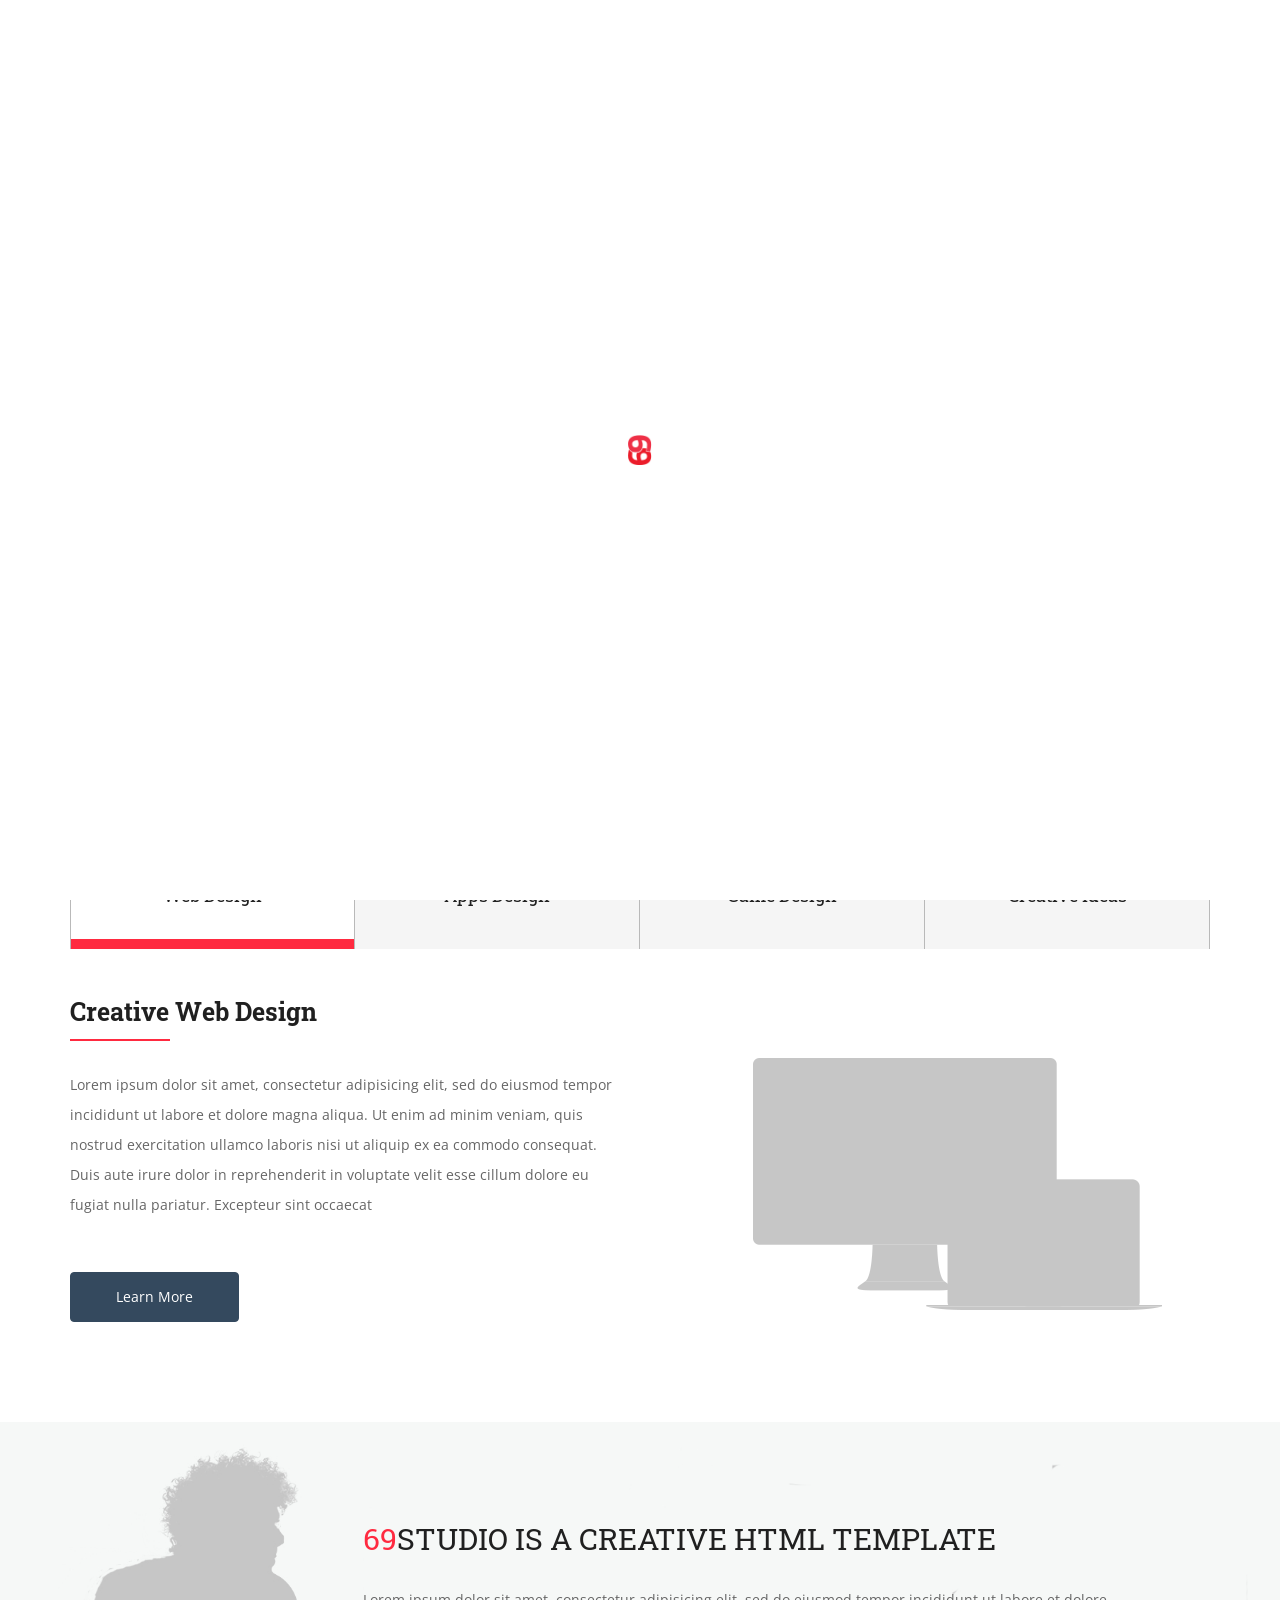
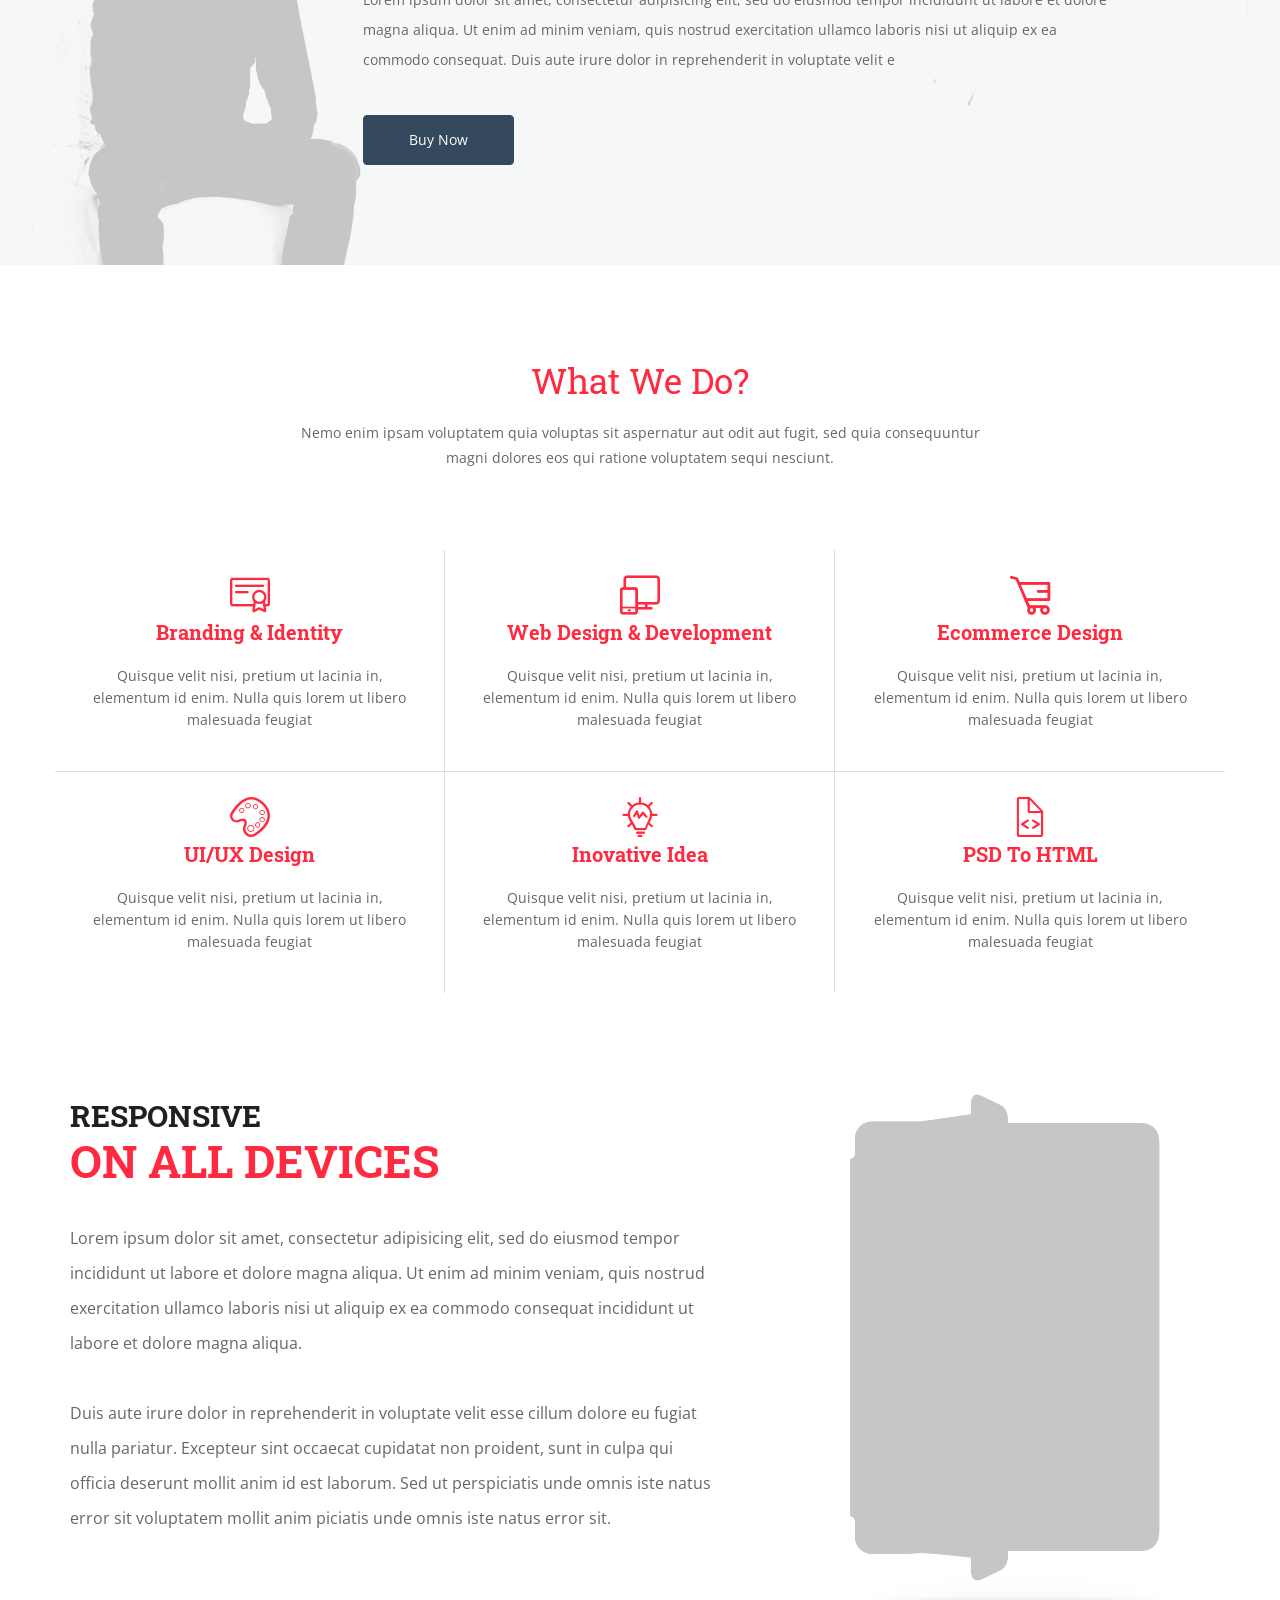
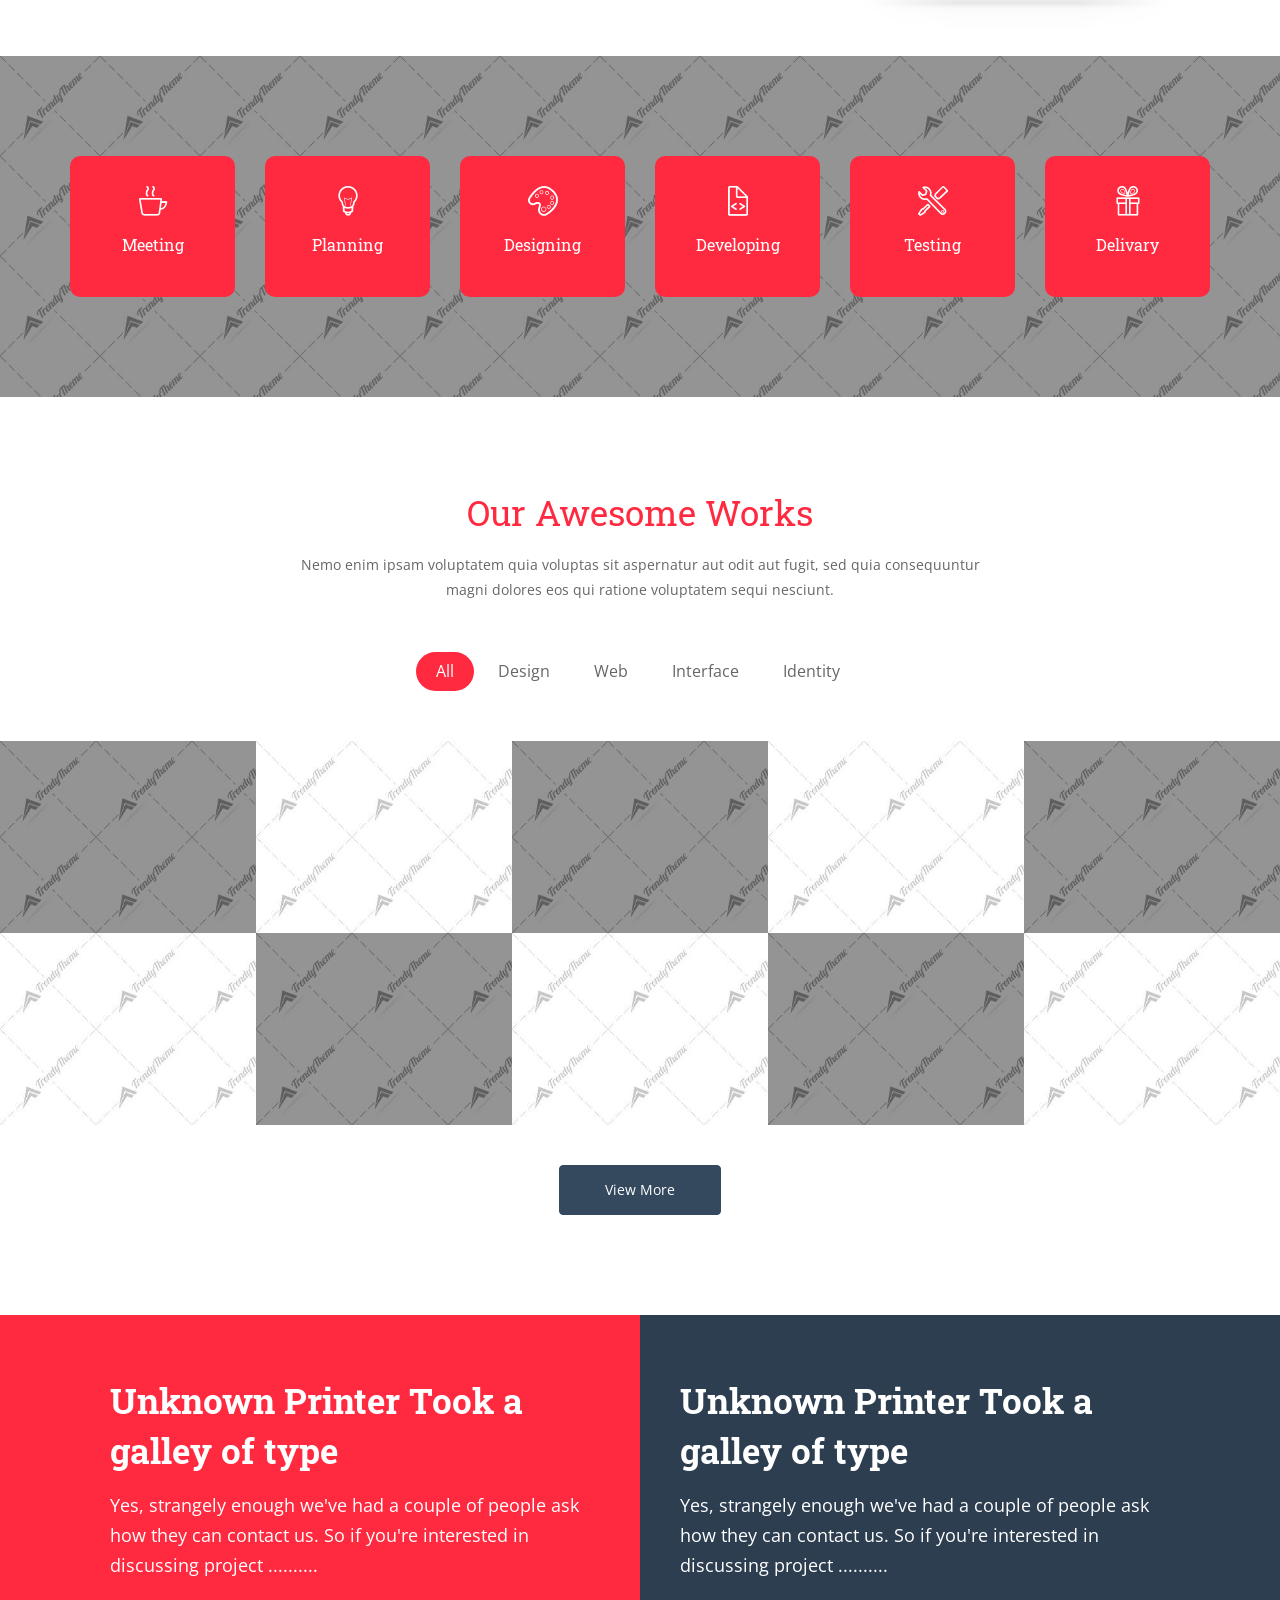
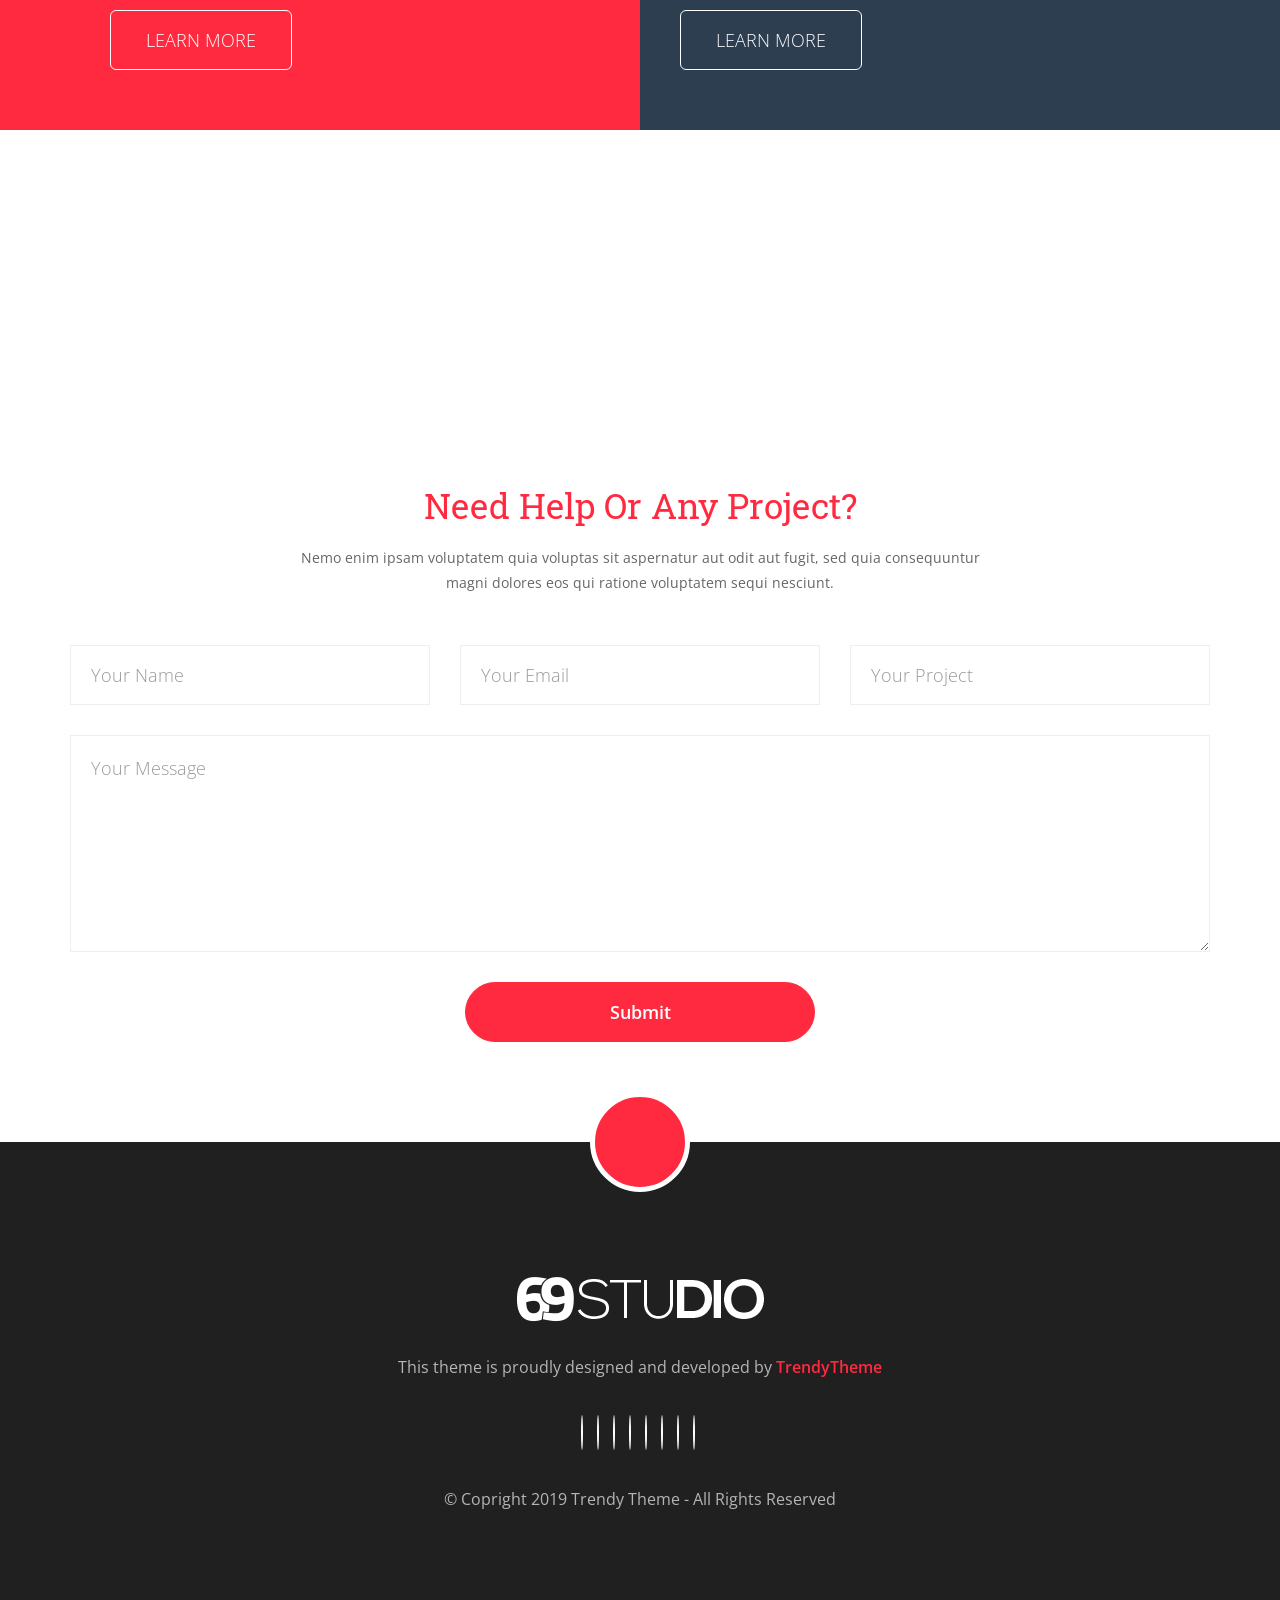
==== commit cf85e7f5: "Edit meta tittle" ====
--- a/index.html
+++ b/index.html
@@ -8,7 +8,7 @@
         <meta name="keywords" content="portfolio, corporate, business, parallax, creative, agency">
         <meta name="author" content="trendytheme.net">
 
-        <title>69 Studio</title>
+        <title>Archipelago Indonesia | Dev</title>
 
         <!--  favicon -->
         <link rel="shortcut icon" href="assets/images/ico/favicon.png">
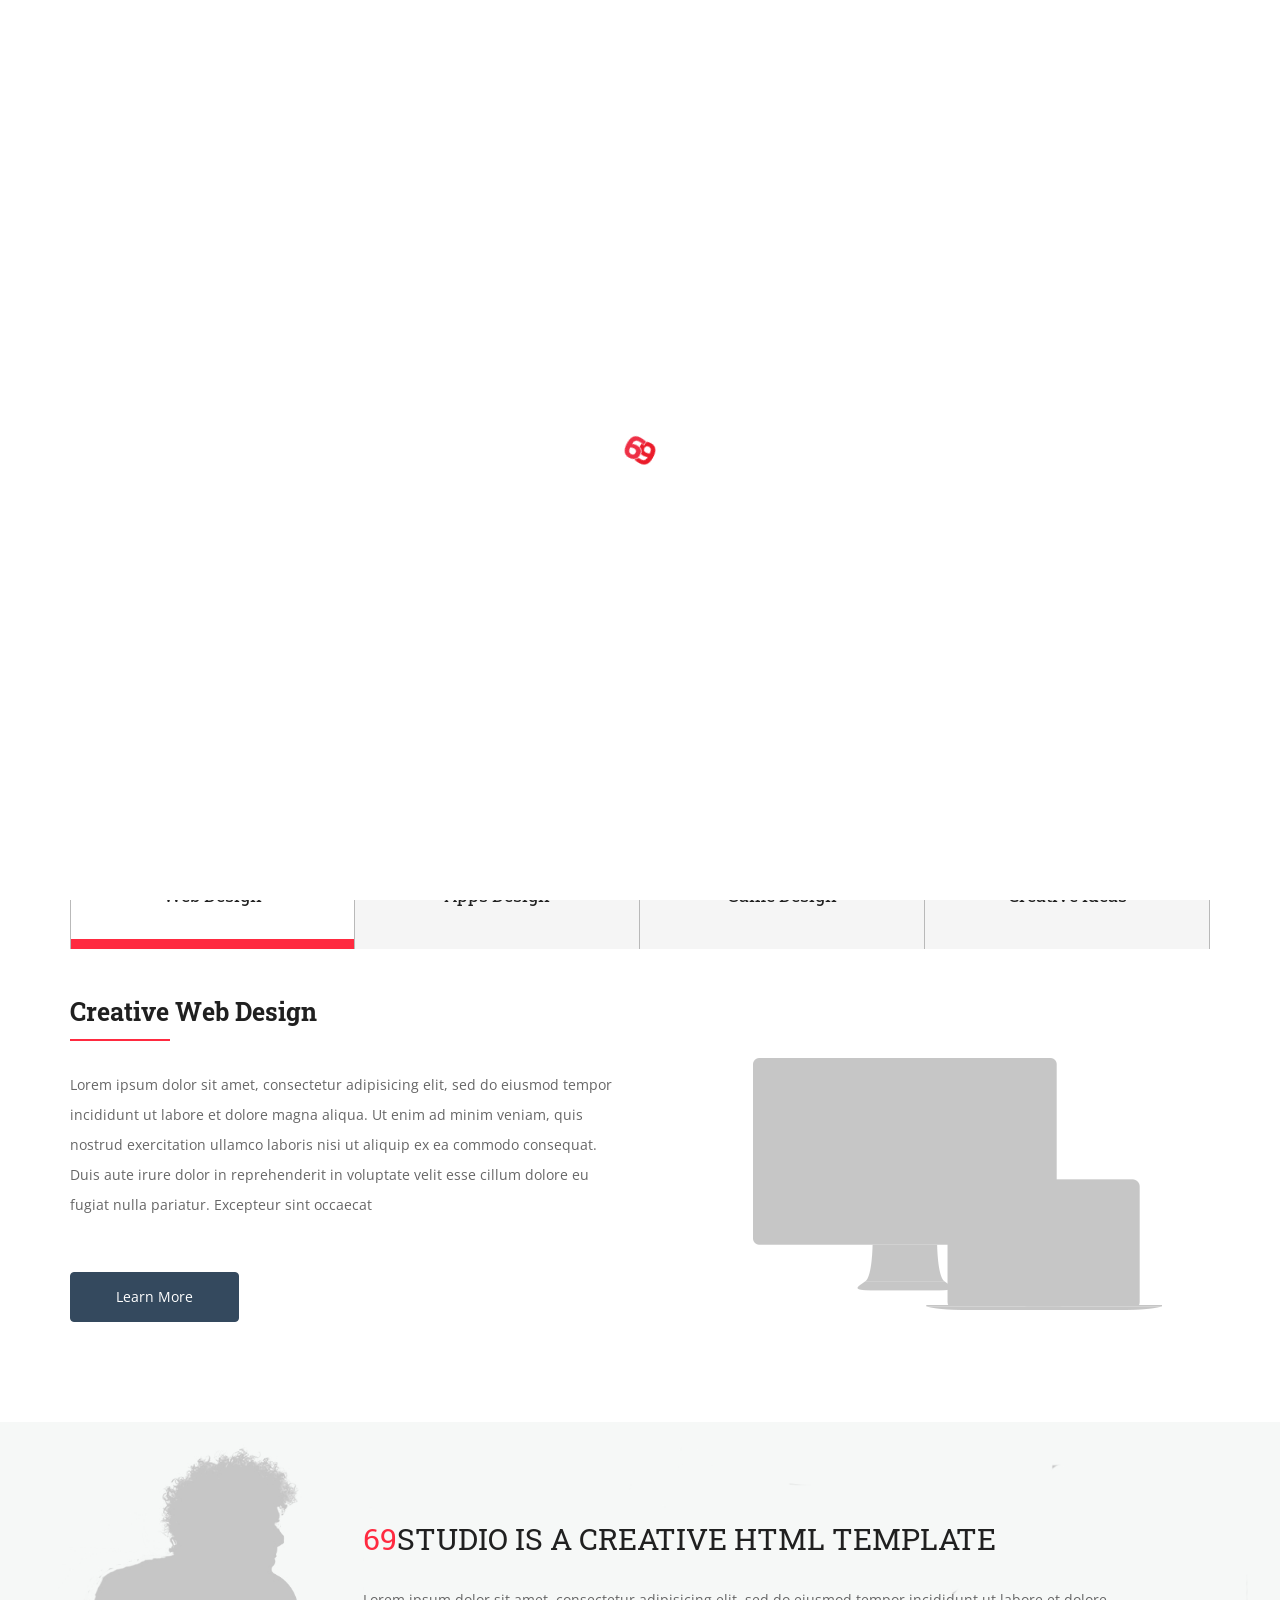
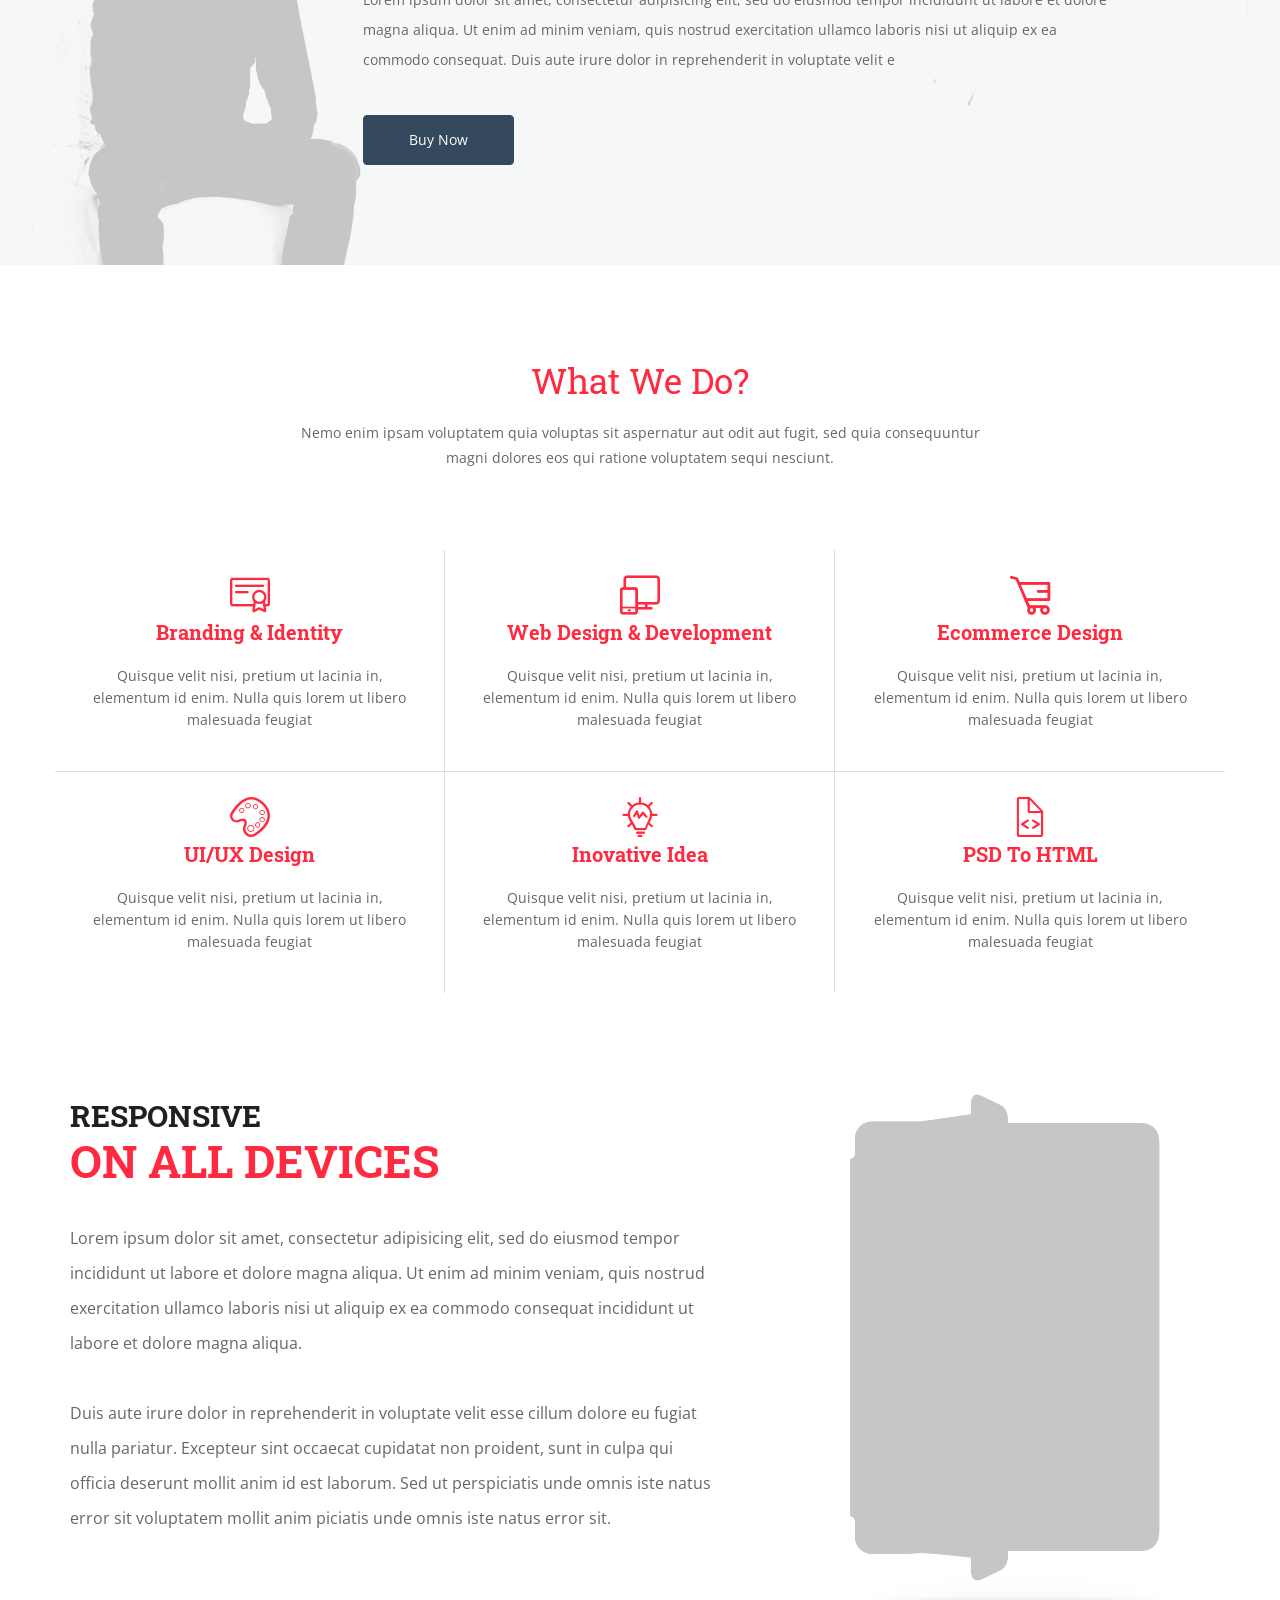
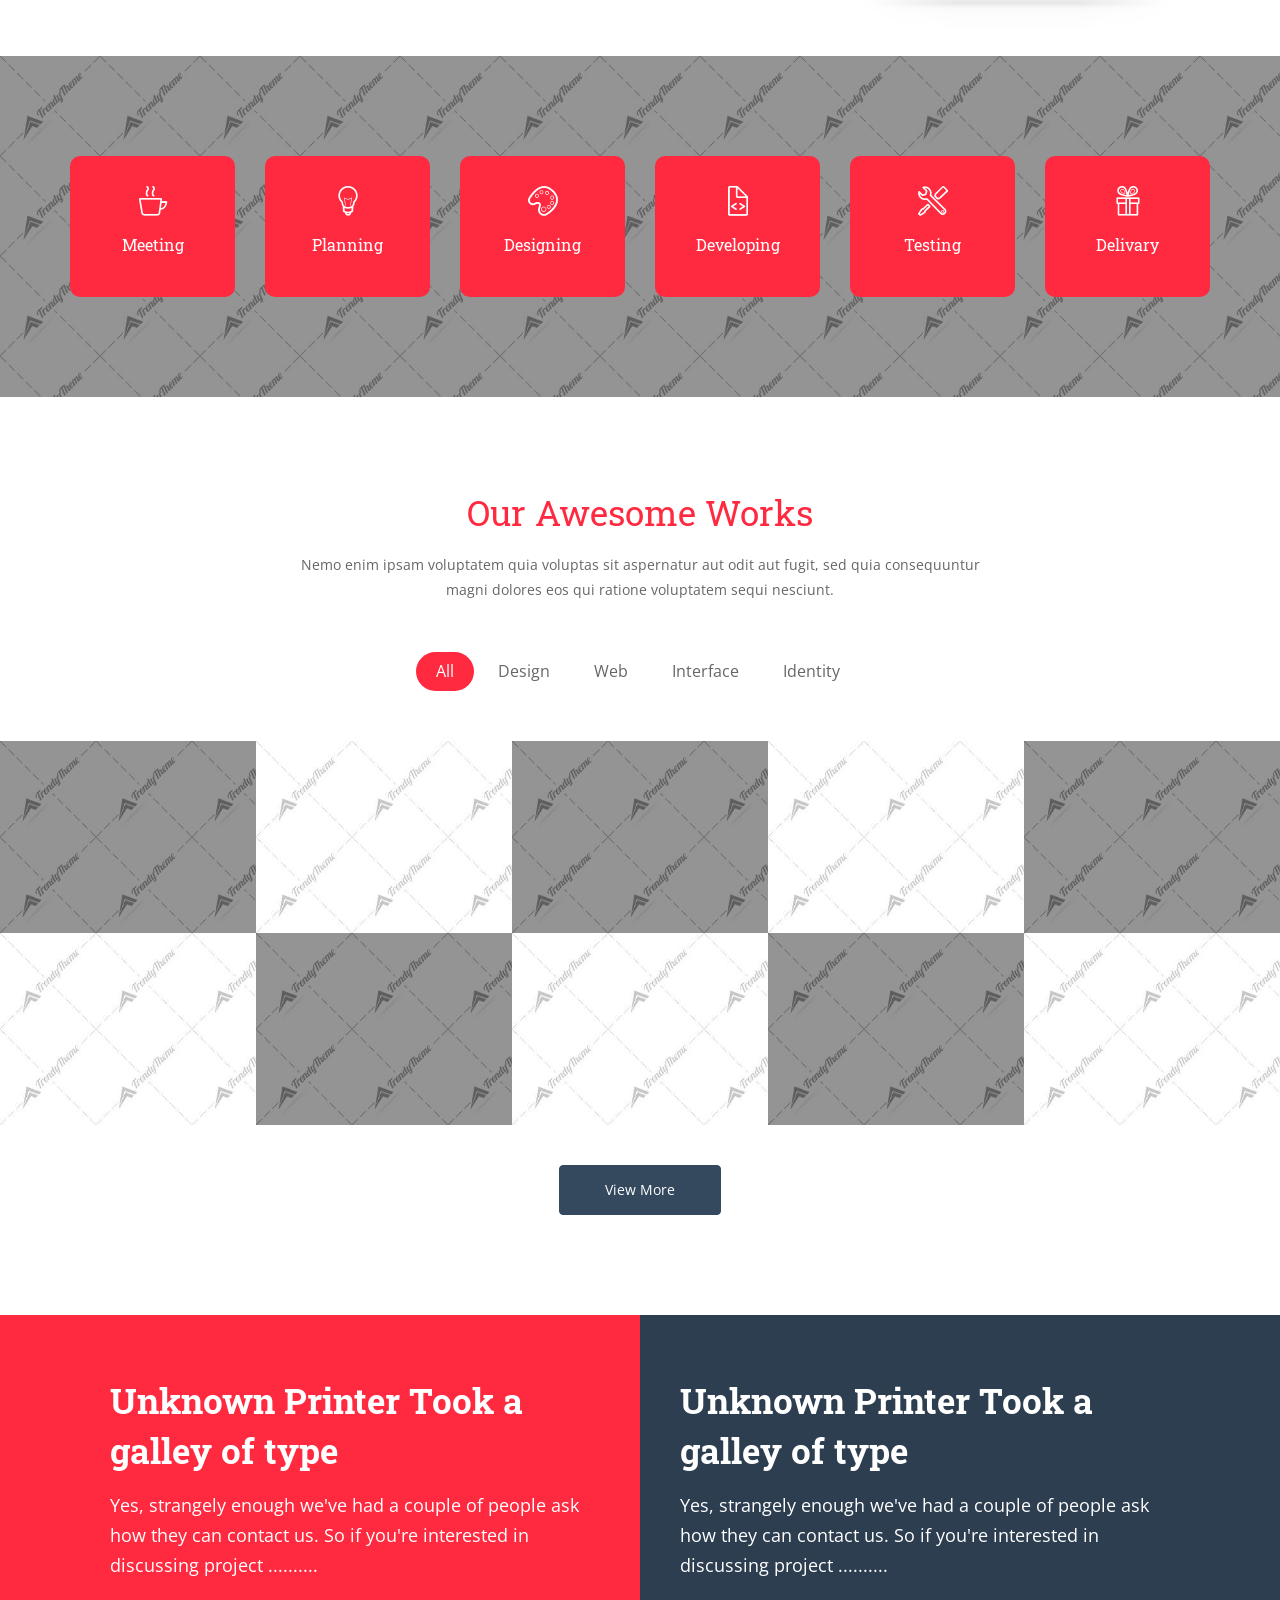
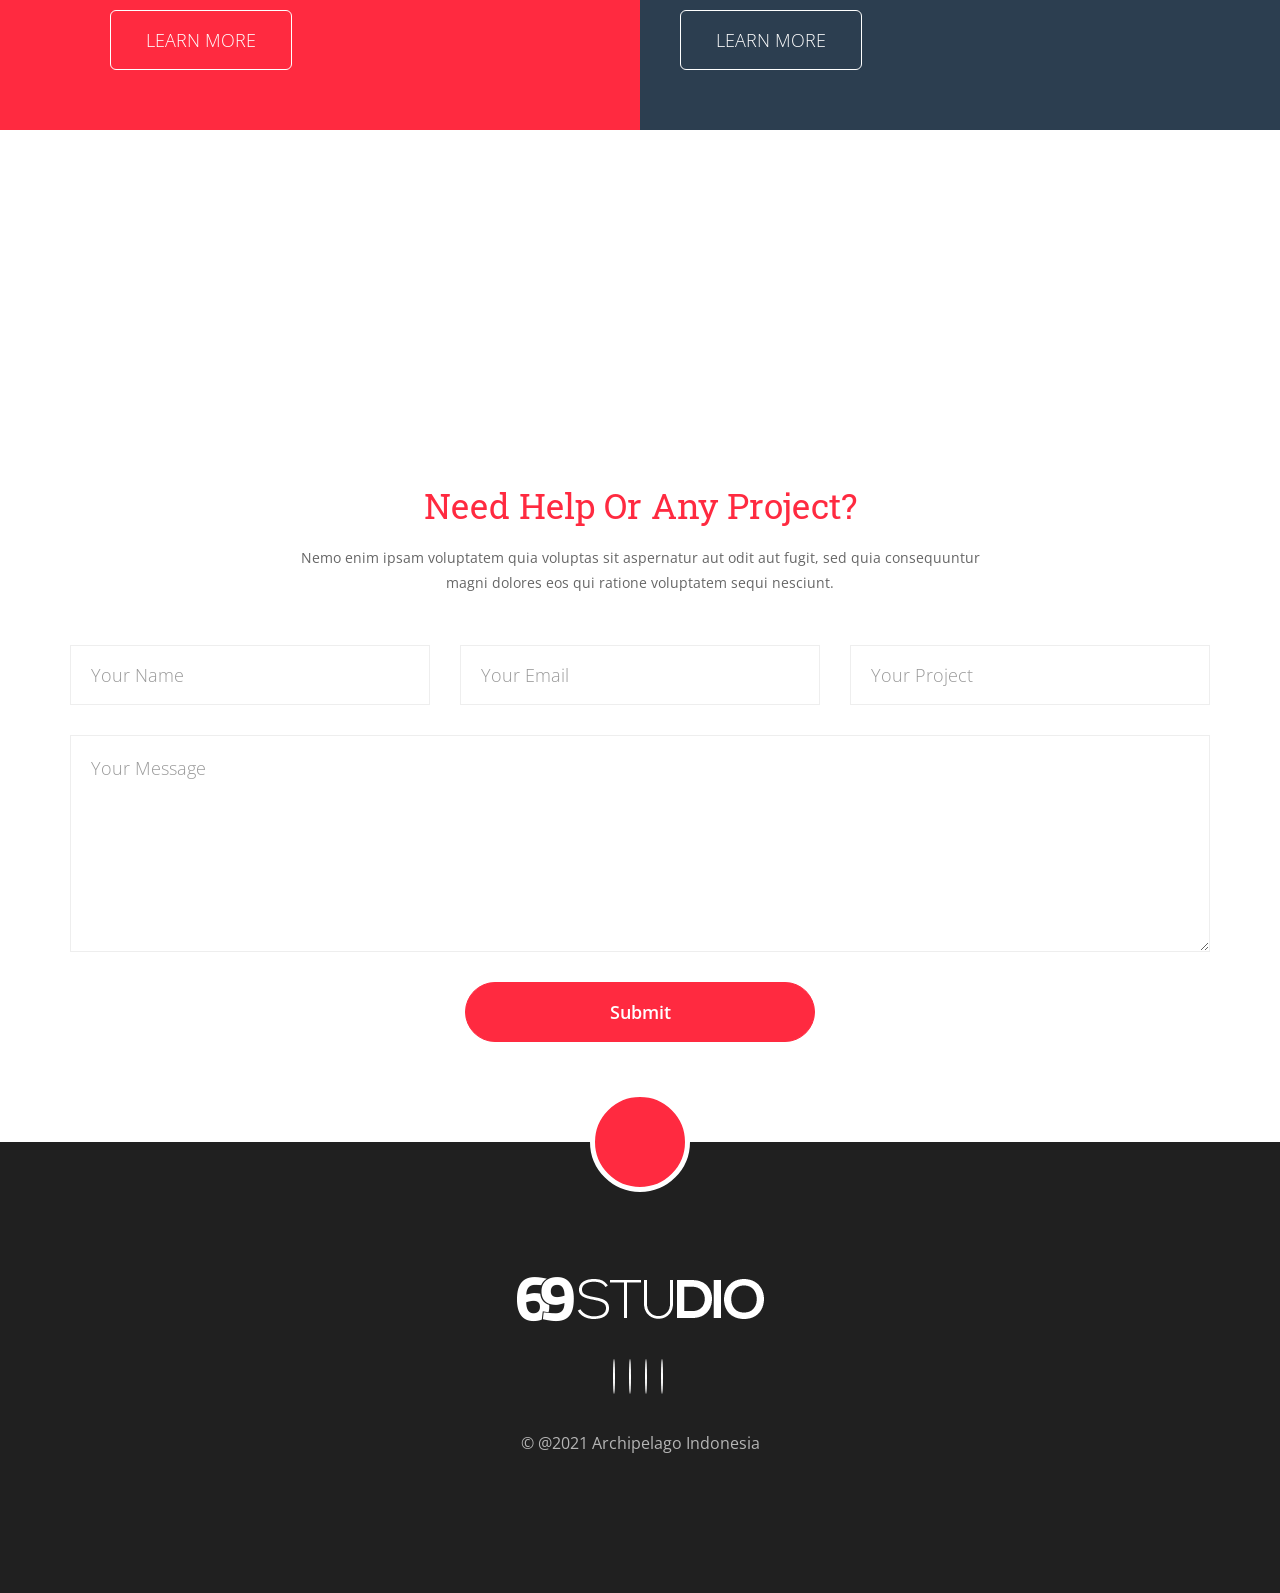
==== commit e4bdc705: "Edit footer" ====
--- a/index.html
+++ b/index.html
@@ -854,24 +854,20 @@
                     <div class="col-xs-12">
                         <div class="footer-logo">
                             <img src="assets/images/footer-logo.png" alt="">
-                            <p>This theme is proudly designed and developed by <span>TrendyTheme</span></p>
+                            <!-- <p>This theme is proudly designed and developed by <span>TrendyTheme</span></p> -->
                         </div>
 
                         <div class="social-icon clearfix">
                             <ul class="list-inline">
                                 <li><a href="#"><i class="fa fa-facebook"></i></a></li>
                                 <li><a href="#"><i class="fa fa-twitter"></i></a></li>
-                                <li><a href="#"><i class="fa fa-google-plus"></i></a></li>
-                                <li><a href="#"><i class="fa fa-linkedin"></i></a></li>
-                                <li><a href="#"><i class="fa fa-youtube"></i></a></li>
                                 <li><a href="#"><i class="fa fa-instagram"></i></a></li>
-                                <li><a href="#"><i class="fa fa-behance"></i></a></li>
                                 <li><a href="#"><i class="fa fa-dribbble"></i></a></li>
                             </ul>
                         </div>
 
                         <div class="copyright">
-                            <p>&copy; Copright 2019 Trendy Theme - All Rights Reserved</p>
+                            <p>&copy; @2021 Archipelago Indonesia</p>
                         </div>
                     </div>
                 </div>
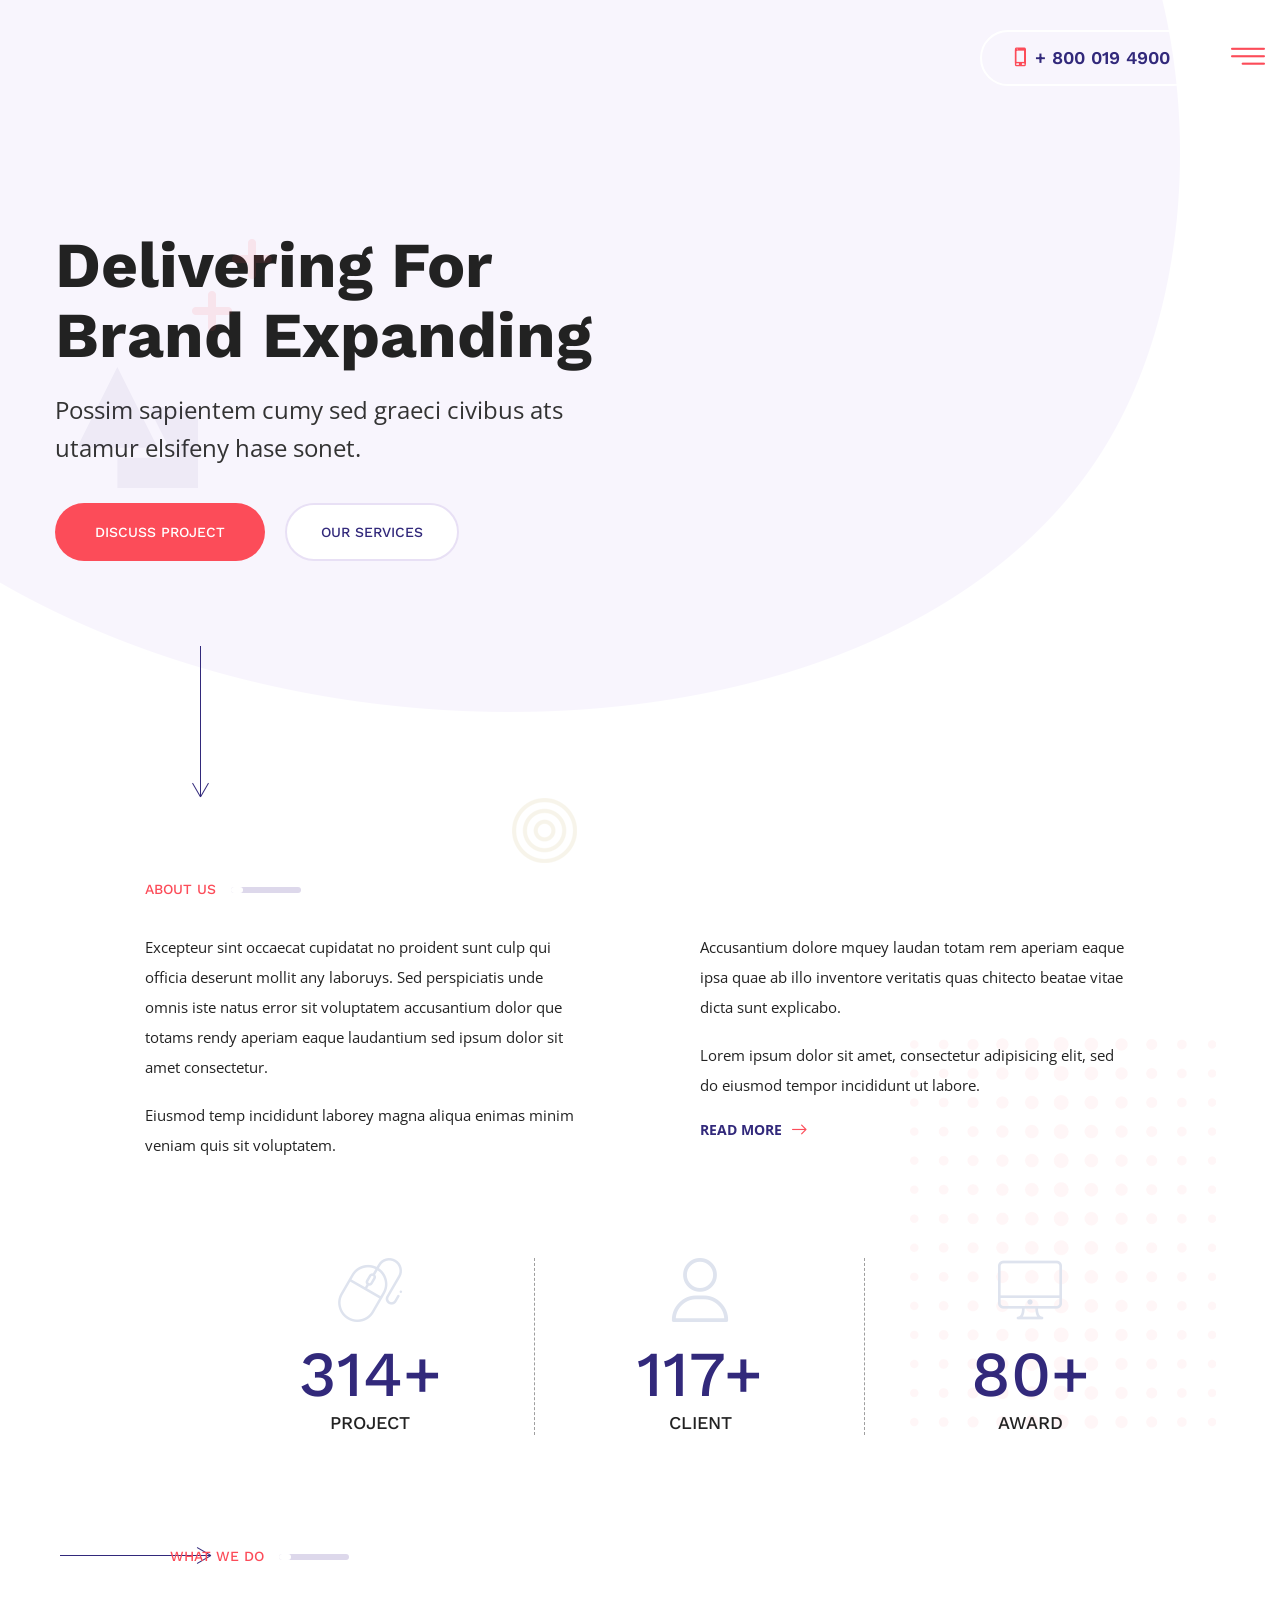
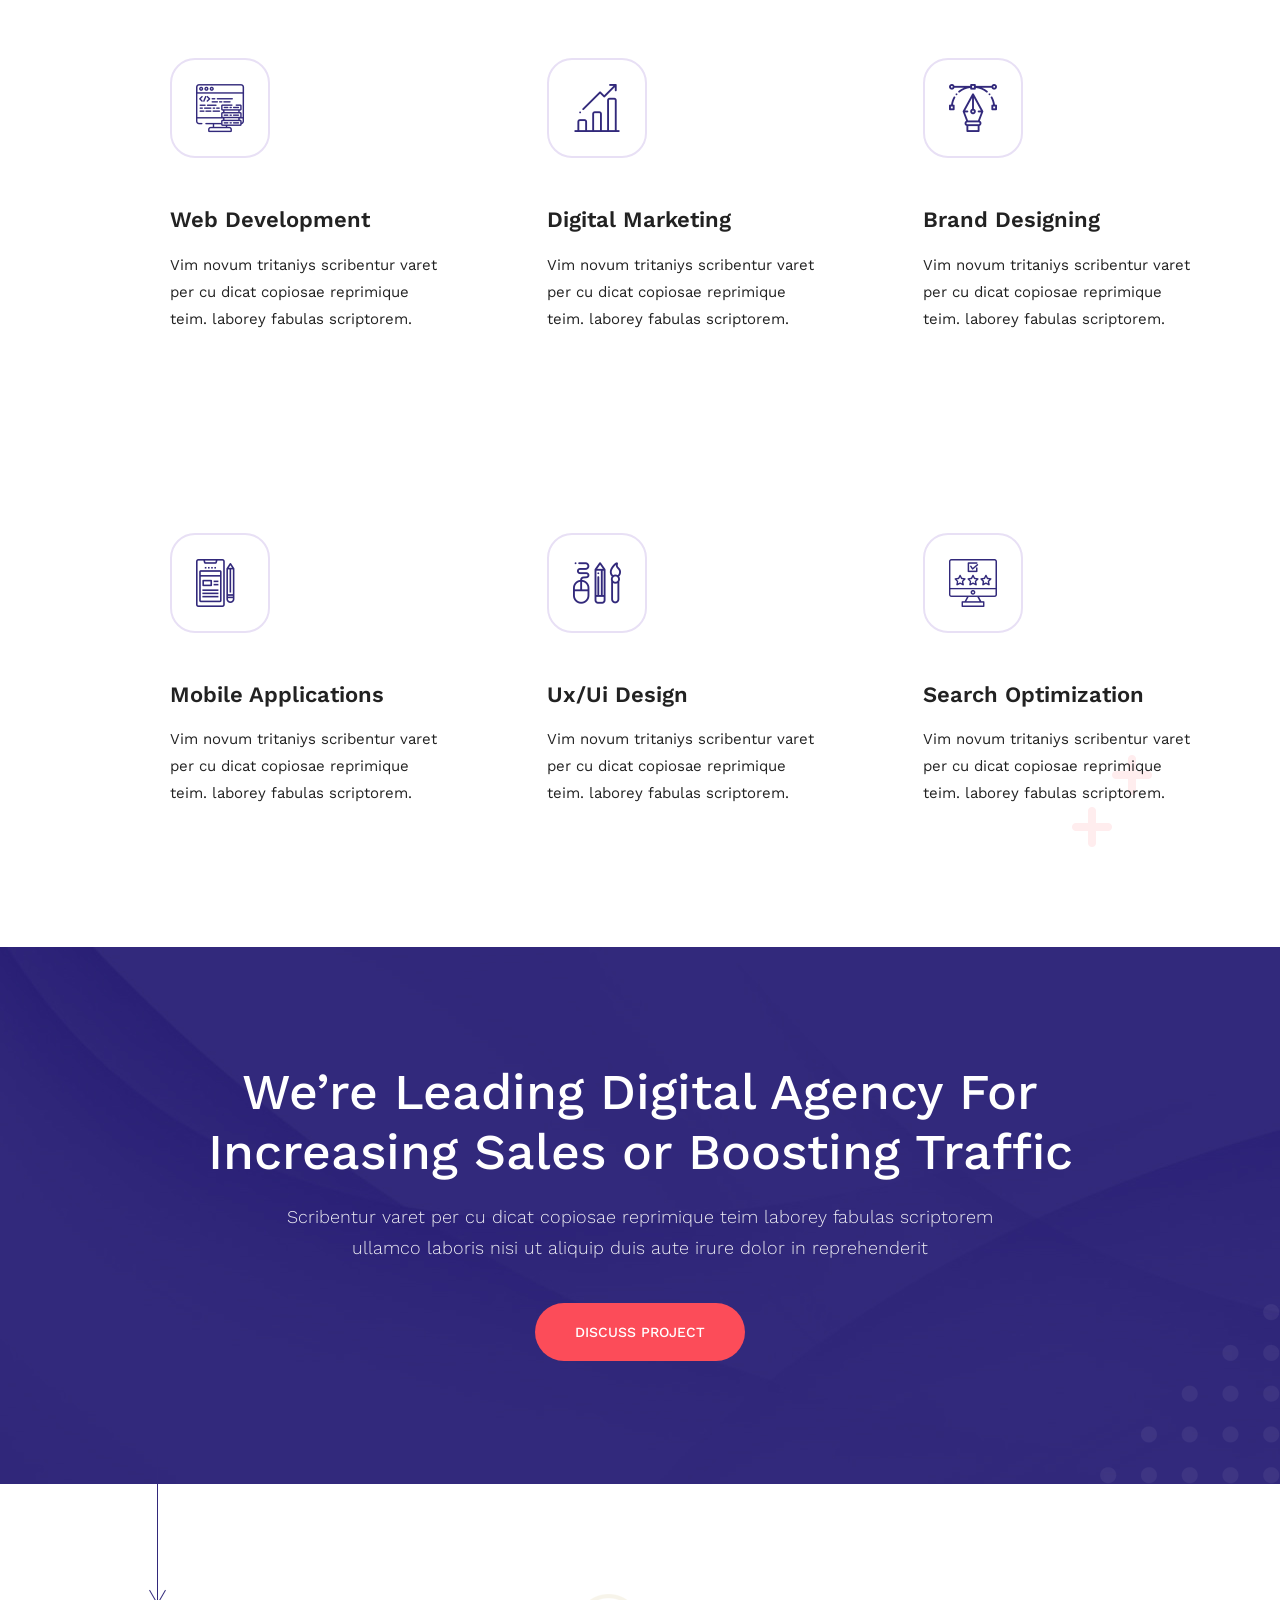
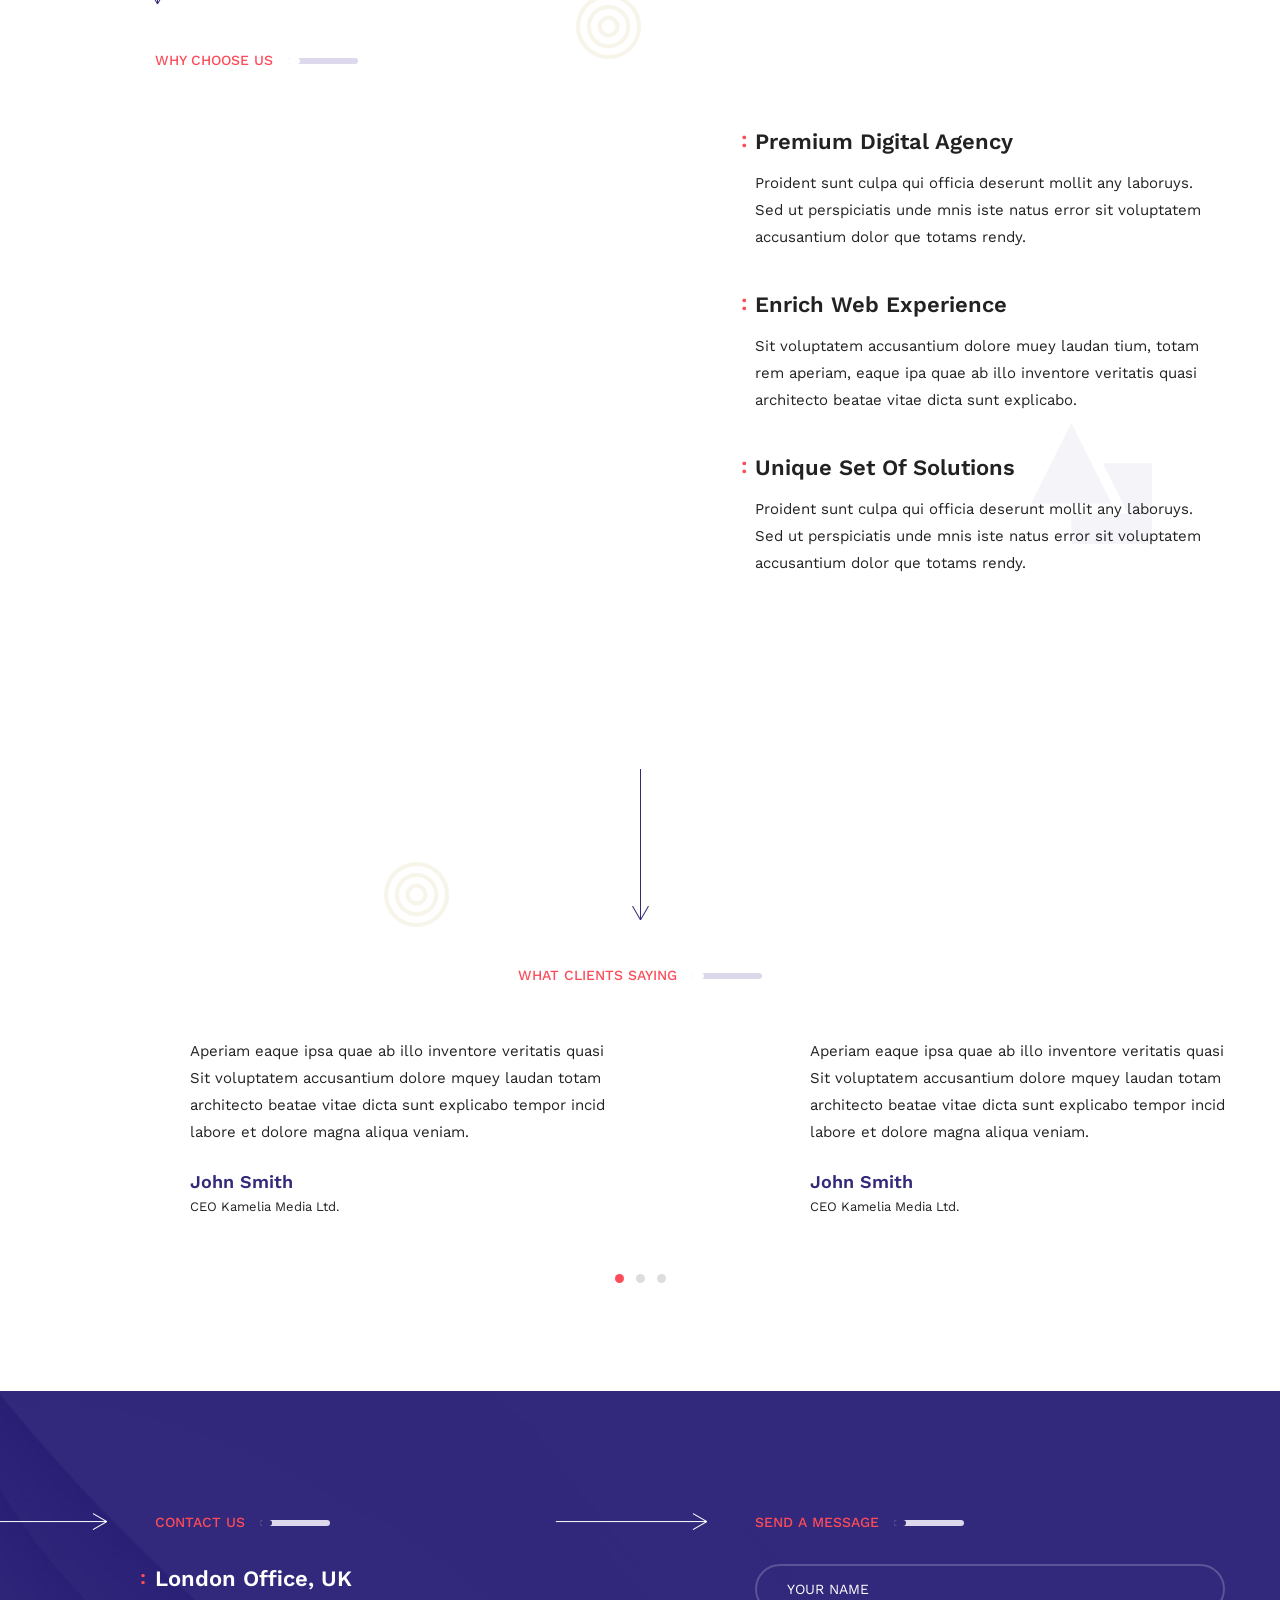
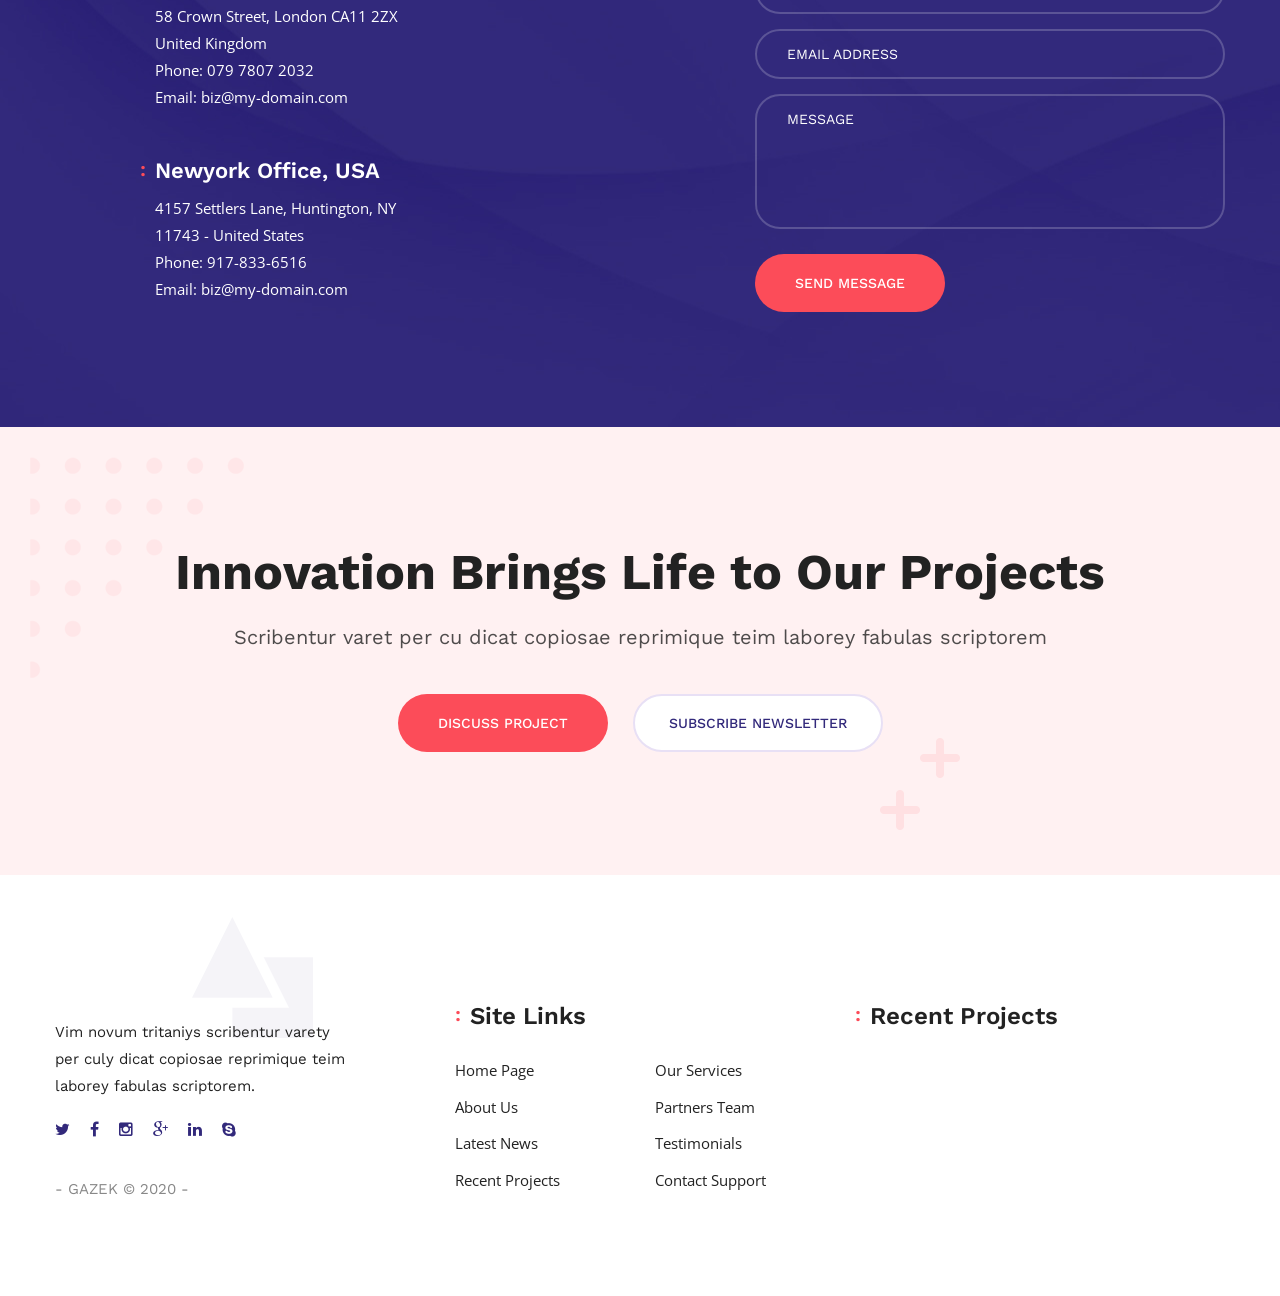
==== commit f24ef98e: "Update file archipelago" ====
--- a/index.html
+++ b/index.html
@@ -1,917 +1,983 @@
 <!DOCTYPE html>
-<html lang="en">
-    <head>
-        <meta charset="utf-8">
-        <meta http-equiv="X-UA-Compatible" content="IE=edge">
-        <meta name="viewport" content="width=device-width, initial-scale=1">
-        <meta name="description" content="69 studio is a responsive creative agency template">
-        <meta name="keywords" content="portfolio, corporate, business, parallax, creative, agency">
-        <meta name="author" content="trendytheme.net">
-
-        <title>Archipelago Indonesia | Dev</title>
-
-        <!--  favicon -->
-        <link rel="shortcut icon" href="assets/images/ico/favicon.png">
-        <!--  apple-touch-icon -->
-        <link rel="apple-touch-icon-precomposed" sizes="144x144" href="assets/images/ico/apple-touch-icon-144-precomposed.png">
-        <link rel="apple-touch-icon-precomposed" sizes="114x114" href="assets/images/ico/apple-touch-icon-114-precomposed.png">
-        <link rel="apple-touch-icon-precomposed" sizes="72x72" href="assets/images/ico/apple-touch-icon-72-precomposed.png">
-        <link rel="apple-touch-icon-precomposed" href="assets/images/ico/apple-touch-icon-57-precomposed.png">
-
-
-        <link href='http://fonts.googleapis.com/css?family=Open+Sans:300italic,400italic,400,300,600,700,800' rel='stylesheet' type='text/css'>
-        <link href='http://fonts.googleapis.com/css?family=Roboto+Slab:400,700,300' rel='stylesheet' type='text/css'>
-        <!-- animate CSS -->
-        <link href="assets/css/animate.css" rel="stylesheet">
-        <!-- FontAwesome CSS -->
-        <link href="assets/fonts/font-awesome/css/font-awesome.min.css" rel="stylesheet">
-        <!-- Flat Icon CSS -->
-        <link href="assets/fonts/flaticon/flaticon.css" rel="stylesheet">
-        <!-- magnific-popup -->
-        <link href="assets/magnific-popup/magnific-popup.css" rel="stylesheet">
-        <!-- owl.carousel -->
-        <link href="assets/owl-carousel/owl.carousel.css" rel="stylesheet">
-        <link href="assets/owl-carousel/owl.theme.css" rel="stylesheet">
-        <!-- Bootstrap -->
-        <link href="assets/bootstrap/css/bootstrap.min.css" rel="stylesheet">
-        <!-- Style CSS -->
-        <link href="assets/css/style.css" rel="stylesheet">
-        <!-- Responsive CSS -->
-        <link href="assets/css/responsive.css" rel="stylesheet">
-
-        <!-- HTML5 shim and Respond.js for IE8 support of HTML5 elements and media queries -->
-        <!-- WARNING: Respond.js doesn't work if you view the page via file:// -->
-        <!--[if lt IE 9]>
-          <script src="https://oss.maxcdn.com/html5shiv/3.7.2/html5shiv.min.js"></script>
-          <script src="https://oss.maxcdn.com/respond/1.4.2/respond.min.js"></script>
-        <![endif]-->
-    </head>
-
-    <body id="page-top">
-
-        <!-- Navigation start -->
-        <nav class="navbar navbar-custom tt-default-nav" role="navigation">
-            <div class="container">
-          
-                <div class="search-box-wrap pull-right hidden-sm hidden-xs">
-                    <div class="search-icon"></div>
-                    <input id="search-box" placeholder="Search">
+<html>
+<head>
+<meta charset="utf-8">
+<title>Gazek HTML-5 Template | Homepage</title>
+<!-- Stylesheets -->
+<link href="assets/css/bootstrap.css" rel="stylesheet">
+<link href="assets/css/style.css" rel="stylesheet">
+<link href="assets/css/responsive.css" rel="stylesheet">
+
+<!-- Color Switcher Mockup -->
+<link href="assets/css/color-switcher-design.css" rel="stylesheet">
+<!-- Color Themes -->
+<link id="theme-color-file" href="assets/color-themes/default-theme.css" rel="stylesheet">
+
+<link href="https://fonts.googleapis.com/css2?family=Open+Sans:wght@300;400;600;700;800&family=Work+Sans:wght@200;300;400;500;600;700;800;900&display=swap" rel="stylesheet">
+
+<link rel="shortcut icon" href="assets/images/favicon.png" type="image/x-icon">
+<link rel="icon" href="assets/images/favicon.png" type="image/x-icon">
+
+<!-- Responsive -->
+<meta http-equiv="X-UA-Compatible" content="IE=edge">
+<meta name="viewport" content="width=device-width, initial-scale=1.0, maximum-scale=1.0, user-scalable=0">
+
+<!--[if lt IE 9]><script src="https://cdnjs.cloudflare.com/ajax/libs/html5shiv/3.7.3/html5shiv.js"></script><![endif]-->
+<!--[if lt IE 9]><script src="js/respond.js"></script><![endif]-->
+</head>
+
+<body>
+
+<div class="page-wrapper">
+ 	
+    <!-- Preloader -->
+    <div class="preloader"></div>
+ 	
+ 	<!-- Main Header-->
+    <header class="main-header header-style-one">
+    	
+		<!--Header-Upper-->
+        <div class="header-upper">
+        	<div class="auto-container">
+            	<div class="inner-container clearfix">
+                	
+                	<div class="pull-left logo-box">
+                    	<div class="logo"><a href="index.html"><img src="https://via.placeholder.com/130x60" alt="" title=""></a></div>
+                    </div>
+                    
+					<div class="nav-outer clearfix">
+						<!--Mobile Navigation Toggler-->
+						<div class="mobile-nav-toggler"><span class="icon flaticon-menu"></span></div>
+						<!-- Main Menu -->
+						<nav class="main-menu navbar-expand-md">
+							<div class="navbar-header">
+								<!-- Toggle Button -->    	
+								<button class="navbar-toggler" type="button" data-toggle="collapse" data-target="#navbarSupportedContent" aria-controls="navbarSupportedContent" aria-expanded="false" aria-label="Toggle navigation">
+									<span class="icon-bar"></span>
+									<span class="icon-bar"></span>
+									<span class="icon-bar"></span>
+								</button>
+							</div>
+							
+							<div class="navbar-collapse collapse clearfix" id="navbarSupportedContent">
+								<ul class="navigation clearfix">
+									<li class="current dropdown"><a href="#">Home</a>
+										<ul>
+											<li><a href="index.html">Home Page 01</a></li>
+											<li><a href="index-2.html">Home Page 02</a></li>
+											<li><a href="index-3.html">Home Page 03</a></li>
+											<li class="dropdown"><a href="#">Header Styles</a>
+												<ul>
+													<li><a href="index.html">Header Style 01</a></li>
+													<li><a href="index-2.html">Header Style 02</a></li>
+													<li><a href="index-3.html">Header Style 03</a></li>
+												</ul>
+											</li>
+										</ul>
+									</li>
+									<li><a href="#">About</a></li>
+									<li><a href="#">Services</a></li>
+									<li><a href="#">Portfolio</a></li>
+									<li class="dropdown"><a href="#">News</a>
+										<ul>
+											<li><a href="blog.html">Our Blog</a></li>
+											<li><a href="blog-classic.html">Blog Classic</a></li>
+											<li><a href="blog-single.html">Blog Single</a></li>
+										</ul>
+									</li>
+									<li><a href="contact.html">Contact us</a></li>
+								</ul>
+							</div>
+						</nav>
+						
+						<!-- Main Menu End-->
+						<div class="outer-box clearfix">
+							
+							<!-- Quote Btn -->
+							<div class="btn-box">
+								<a href="tel:+800-019-4900" class="contact-btn theme-btn"><span class="icon flaticon-smartphone"></span> + 800 019 4900</a>
+							</div>
+								
+							<!-- Nav Btn -->
+							<div class="menu-toggler nav-toggler hidden-bar-opener"><span class="icon flaticon-menu"></span></div>
+								
+						</div>
+					</div>
+                    
                 </div>
-
-              <div class="navbar-header">
-                <button type="button" class="navbar-toggle" data-toggle="collapse" data-target="#custom-collapse">
-                  <span class="sr-only">Toggle navigation</span>
-                  <span class="icon-bar"></span>
-                  <span class="icon-bar"></span>
-                  <span class="icon-bar"></span>
-                </button>
-                <a class="navbar-brand" href="index.html"><img src="assets/images/logo.png" alt=""></a>
-              </div>
-          
-              <div class="collapse navbar-collapse" id="custom-collapse">
-          
-                <ul class="nav navbar-nav navbar-right">
-          
-                  <li class="dropdown active">
-                    <a href="#" class="dropdown-toggle" data-toggle="dropdown">Home</a>
-                    <ul class="dropdown-menu">
-                      <li class="dropdown active">
-                        <a href="#" class="dropdown-toggle" data-toggle="dropdown">Multi Page</a>
-                        <ul class="dropdown-menu">
-                          <li class="active"><a href="index.html">Default Homepage</a></li>
-                          <li><a href="mp-index-creative.html">Creative Homepage</a></li>
-                          <li><a href="mp-index-corporate.html">Corporate Homepage</a></li>
-                          <li><a href="mp-index-blog.html">Blog Homepage</a></li>
-                          <li><a href="mp-index-portfolio-1.html">Portfolio Home One</a></li>
-                          <li><a href="mp-index-portfolio-2.html">Portfolio Home Two</a></li>
-                        </ul>
-                      </li>
-                      <li class="dropdown">
-                        <a href="#" class="dropdown-toggle" data-toggle="dropdown">One Page</a>
-                        <ul class="dropdown-menu">
-                          <li><a href="op-index-default.html" target="_blank">Homepage Slider</a></li>
-                          <li><a href="op-index-parallax.html" target="_blank">Parallax Image BG</a></li>
-                          <li><a href="op-index-particle.html" target="_blank">Particle Image BG</a></li>
-                          <li><a href="op-index-text-rotator.html" target="_blank">Text rotator BG</a></li>
-                          <li><a href="op-index-static.html" target="_blank">Static Image BG</a></li>
-                          <li><a href="op-index-htmlvideo.html" target="_blank">HTML Video BG</a></li>
-                          <li><a href="op-index-youtube.html" target="_blank">Youtube Video BG</a></li>
-                        </ul>
-                      </li>
-                    </ul>
-                  </li>
-          
-                  <li class="dropdown">
-                    <a href="#" class="dropdown-toggle" data-toggle="dropdown">Pages</a>
-                    <ul class="dropdown-menu">
-          
-                      <li class="dropdown">
-                        <a href="#" class="dropdown-toggle" data-toggle="dropdown">About</a>
-                        <ul class="dropdown-menu">
-                          <li><a href="about-us.html">About Us</a></li>
-                          <li><a href="about-us-two.html">About Us Two</a></li>
-                        </ul>
-                      </li>
-
-                      <li><a href="services.html">Services</a></li>
-                      <li class="dropdown">
-                        <a href="#" class="dropdown-toggle" data-toggle="dropdown">Case Study Pages</a>
-                        <ul class="dropdown-menu">
-                          <li><a href="case-study-one.html">Case Study One</a></li>
-                          <li><a href="case-study-two.html">Case Study Two</a></li>
-                        </ul>
-                      </li>
-                      <li class="dropdown">
-                        <a href="#" class="dropdown-toggle" data-toggle="dropdown">404 Pages</a>
-                        <ul class="dropdown-menu">
-                          <li><a href="404.html">404 Page</a></li>
-                          <li><a href="404-alt.html">404 Page Alt</a></li>
-                        </ul>
-                      </li>
-
-                      <li><a href="contact.html">Contact</a></li>
-                      <li><a href="typography.html">Typography</a></li>
-          
-                    </ul>
-                  </li>
-          
-                  <li class="dropdown">
-                    <a href="#" class="dropdown-toggle" data-toggle="dropdown">Features</a>
-                    <ul class="dropdown-menu">
-          
-                      <li class="dropdown">
-                        <a href="#" class="dropdown-toggle" data-toggle="dropdown">Sliders</a>
-                        <ul class="dropdown-menu">
-                          
-                          <li><a href="slider-bs-boxed.html">Bootstrap Boxed</a></li>
-                          <li><a href="slider-flex-thumb.html">Flex Thumbnail</a></li>
-                        </ul>
-                      </li>
-          
-                      <li class="dropdown">
-                        <a href="#" class="dropdown-toggle" data-toggle="dropdown">Hero Units</a>
-                        <ul class="dropdown-menu">
-                          <li><a href="slider-parallax-bg.html">Parallax BG</a></li>
-                          <li><a href="slider-static-bg.html">Static BG</a></li>
-                          <li><a href="slider-particle-bg.html">Particle BG</a></li>
-                          <li><a href="slider-html5-video.html">HTML Video</a></li>
-                          <li><a href="slider-youtube-bg.html">Youtube Video</a></li>
-                        </ul>
-                      </li>
-          
-                      <li class="dropdown">
-                        <a href="#" class="dropdown-toggle" data-toggle="dropdown">Menu Style</a>
-                        <ul class="dropdown-menu">
-                          <li><a href="menu-default.html">Default Menu</a></li>
-                          <li><a href="menu-transparent.html">Transparent Menu</a></li>
-                          <li><a href="menu-fullscreen.html" target="_blank">Fullscreen Menu</a></li>
-                        </ul>
-                      </li>
-                      <li><a href="shortcode-testimonial.html">Testimonial Styles</a></li>
-                      <li><a href="shortcode-video-and-audio.html">Embeded Videos</a></li>
-          
-                    </ul>
-                  </li>
-
-
-                  <li class="dropdown">
-                    <a href="#" class="dropdown-toggle" data-toggle="dropdown">Portfolio</a>
-                    <ul class="dropdown-menu" role="menu">
-          
-                      <li class="dropdown">
-                        <a href="#" class="dropdown-toggle" data-toggle="dropdown">Boxed</a>
-                        <ul class="dropdown-menu">
-                          <li><a href="portfolio-two-boxed.html">2 Columns</a></li>
-                          <li><a href="portfolio-three-boxed.html">3 Columns</a></li>
-                          <li><a href="portfolio-four-boxed.html">4 Columns</a></li>
-                          <li><a href="portfolio-five-boxed.html">5 Columns</a></li>
-                        </ul>
-                      </li>
-          
-                      <li class="dropdown">
-                        <a href="#" class="dropdown-toggle" data-toggle="dropdown">Boxed - Gutter</a>
-                        <ul class="dropdown-menu">
-                          <li><a href="portfolio-two-boxed-gutter.html">2 Columns</a></li>
-                          <li><a href="portfolio-three-boxed-gutter.html">3 Columns</a></li>
-                          <li><a href="portfolio-four-boxed-gutter.html">4 Columns</a></li>
-                          <li><a href="portfolio-five-boxed-gutter.html">5 Columns</a></li>
-                        </ul>
-                      </li>
-
-                      <li class="dropdown">
-                        <a href="#" class="dropdown-toggle" data-toggle="dropdown">Wide</a>
-                        <ul class="dropdown-menu">
-                          <li><a href="portfolio-two-fullwidth.html">2 Columns</a></li>
-                          <li><a href="portfolio-three-fullwidth.html">3 Columns</a></li>
-                          <li><a href="portfolio-four-fullwidth.html">4 Columns</a></li>
-                          <li><a href="portfolio-five-fullwidth.html">5 Columns</a></li>
-                        </ul>
-                      </li>
-          
-                      <li class="dropdown">
-                        <a href="#" class="dropdown-toggle" data-toggle="dropdown">Wide - Gutter</a>
-                        <ul class="dropdown-menu">
-                          <li><a href="portfolio-two-fullwidth-gutter.html">2 Columns</a></li>
-                          <li><a href="portfolio-three-fullwidth-gutter.html">3 Columns</a></li>
-                          <li><a href="portfolio-four-fullwidth-gutter.html">4 Columns</a></li>
-                          <li><a href="portfolio-five-fullwidth-gutter.html">5 Columns</a></li>
-                        </ul>
-                      </li>
-
-                      <li class="dropdown">
-                        <a href="#" class="dropdown-toggle" data-toggle="dropdown">Portfolio Tiles</a>
-                        <ul class="dropdown-menu">
-                          <li><a href="portfolio-tiles-two-column.html">2 Columns</a></li>
-                          <li><a href="portfolio-tiles-three-column.html">3 Columns</a></li>
-                          <li><a href="portfolio-tiles-four-column.html">4 Columns</a></li>
-                        </ul>
-                      </li>
-
-          
-                      <li class="dropdown">
-                        <a href="#" class="dropdown-toggle" data-toggle="dropdown">Portfolio Details</a>
-                        <ul class="dropdown-menu">
-                          <li><a href="portfolio-single.html">Details 1</a></li>
-                          <li><a href="portfolio-single-alt.html">Details 2</a></li>
-                          <li><a href="portfolio-single-gallery.html">Details Gallery</a></li>
-                        </ul>
-                      </li>
-          
-                      <li class="dropdown">
-                        <a href="#" class="dropdown-toggle" data-toggle="dropdown">Case Study Pages</a>
-                        <ul class="dropdown-menu">
-                          <li><a href="case-study-one.html">Case Study One</a></li>
-                          <li><a href="case-study-two.html">Case Study Two</a></li>
-                        </ul>
-                      </li>
-          
-                    </ul>
-                  </li>
-          
-                  <li class="dropdown">
-                    <a href="#" class="dropdown-toggle" data-toggle="dropdown">Blog</a>
-                    <ul class="dropdown-menu" role="menu">
-          
-                      <li class="dropdown">
-                        <a href="#" class="dropdown-toggle" data-toggle="dropdown">Classic</a>
-                        <ul class="dropdown-menu">
-                          <li><a href="blog-standard.html">Sidebar Right</a></li>
-                          <li><a href="blog-standard-left-sidebar.html">Sidebar Left</a></li>
-                        </ul>
-                      </li>
-          
-                      <li class="dropdown">
-                        <a href="#" class="dropdown-toggle" data-toggle="dropdown">Grid</a>
-                        <ul class="dropdown-menu">
-                          <li><a href="blog-grid-style.html">Grid 3 Column</a></li>
-                          <li><a href="blog-grid-left-sidebar.html">Grid Left Sidebar</a></li>
-                          <li><a href="blog-grid-right-sidebar.html">Grid Right Sidebar</a></li>
-                        </ul>
-                      </li>
-          
-                      <li class="dropdown">
-                        <a href="#" class="dropdown-toggle" data-toggle="dropdown">Masonry</a>
-                        <ul class="dropdown-menu">
-                          <li><a href="blog-masonry-four.html">Masonry 4</a></li>
-                          <li><a href="blog-masonry-four-fullwidth.html">Masonry 4 FullWidth</a></li>
-                          <li><a href="blog-masonry-three.html">Masonry 3</a></li>
-                          <li><a href="blog-masonry-three-fullwidth.html">Masonry 3 FullWidth</a></li>
-                          <li><a href="blog-masonry-two.html">Masonry 2</a></li>
-                        </ul>
-                      </li>
-          
-                      <li class="dropdown">
-                        <a href="#" class="dropdown-toggle" data-toggle="dropdown">Blog Details</a>
-                        <ul class="dropdown-menu">
-                          <li><a href="blog-single-article.html">Single Article</a></li>
-                          <li><a href="blog-single-left-sidebar.html">Single Left Sidebar</a></li>
-                        </ul>
-                      </li>
-          
-                    </ul>
-                  </li>
-          
-                  <li class="dropdown">
-                    <a href="#" class="dropdown-toggle" data-toggle="dropdown">Shortcodes</a>
-                    <ul class="dropdown-menu" role="menu">
-                      <li><a href="shortcode-accordion.html"><i class="fa fa-server"></i>&nbsp; Accordion</a></li>
-                      <li><a href="shortcode-alert.html"><i class="fa fa-info-circle"></i>&nbsp; Alerts</a></li>
-                      <li><a href="shortcode-calltoaction.html"><i class="fa fa-phone-square"></i>&nbsp; Call To Action</a></li>
-                      <li><a href="shortcode-client.html"><i class="fa fa-user"></i>&nbsp; Clients Styles</a></li>
-                      <li><a href="shortcode-featured-box.html"><i class="fa fa-list-alt"></i>&nbsp; Featured Box</a></li>
-                      <li><a href="shortcode-fun-facts.html"><i class="fa fa-clock-o"></i>&nbsp; Fun Facts</a></li>
-                      <li><a href="shortcode-hero-block.html"><i class="fa fa-desktop"></i>&nbsp; Wide Sections</a></li>
-                      <li><a href="shortcode-portfolio.html"><i class="fa fa-picture-o"></i>&nbsp; Hover Styles</a></li>
-                      <li><a href="shortcode-progressbar.html"><i class="fa fa-tasks"></i>&nbsp; Progressbar</a></li>
-                      <li><a href="shortcode-tab.html"><i class="fa fa-rocket"></i>&nbsp; Tab</a></li>
-                      <li><a href="shortcode-table.html"><i class="fa fa-table"></i>&nbsp; Table</a></li>
-                      <li><a href="shortcode-testimonial.html"><i class="fa fa-quote-right"></i>&nbsp; Testimonial</a></li>
-                    </ul>
-                  </li>
-
-                  <li><a href="contact.html">Contact</a></li>
-                </ul>
-              </div>
-            </div><!-- /.container -->
-        </nav>
-        <!-- Navigation end -->
-
-
-        <!-- Intro Section -->
-        <section id="home">
-            <div id="tt-home-carousel" class="carousel slide carousel-fade trendy-slider control-one" data-ride="carousel" data-interval="5000">
-
-                <!-- Wrapper for slides -->
-                <div class="carousel-inner">
-
-                  <div class="item active">
-                    <img src="assets/images/slider/slide-1.jpg" alt="First slide" class="img-responsive">
-                    <div class="carousel-caption">
-                      <h1 class="animated fadeInDown delay-1">We are <span>Creative Studio</span></h1>
-                      <p class="animated fadeInDown delay-3">A digital creative design and development agency </p>
-                      <a class="btn learnmore-btn animated fadeInUp delay-4" href="#">Learn More</a>
-                    </div>
-                  </div>
-
-                  <div class="item">
-                    <img src="assets/images/slider/slide-2.jpg" alt="Second slide" class="img-responsive">
-                    <div class="carousel-caption">
-                      <h1 class="animated fadeInDown delay-1"><span>Clean &amp; Modern</span></h1>
-                      <p class="animated fadeInDown delay-3">A simple, unique and beautiful theme! </p>
-                      <a class="btn learnmore-btn animated fadeInUp delay-4" href="#">Learn More</a>
-                    </div>
-                  </div>
-
-                  <div class="item">
-                    <img src="assets/images/slider/slide-3.jpg" alt="Third slide" class="img-responsive">
-                    <div class="carousel-caption">
-                      <h1 class="animated fadeInDown delay-1">We <span>Build Brands</span></h1>
-                      <p class="animated fadeInDown delay-3">That builds your Business!</p>
-                      <a class="btn learnmore-btn animated fadeInUp delay-4" href="#">Learn More</a>
-                    </div>
-                  </div>
-                </div> <!-- /.carousel-inner -->
-
-                <!-- Controls -->
-                <a class="left carousel-control" href="#tt-home-carousel" role="button" data-slide="prev">
-                    <span class="fa fa-angle-left"></span>
-                    <span class="sr-only">Previous</span>
-                </a>
-                <a class="right carousel-control" href="#tt-home-carousel" role="button" data-slide="next">
-                    <span class="fa fa-angle-right"></span>
-                    <span class="sr-only">Next</span>
-                </a>
-
-            </div> <!-- /.carousel -->
-        </section> <!-- /#home -->
-
-
-        <!-- Creative Section -->
-        <section class="creative-section">
-            <div class="container">
-                <div class="service-tab">
-                  <!-- Nav tabs -->
-                    <ul class="nav nav-tabs" role="tablist">
-                        <li class="active col-xs-3">
-                            <a href="#web-design" role="tab" data-toggle="tab">
-                                <i class="flaticon-computer236"></i>
-                                <span>Web Design</span>
-                            </a>
-                        </li>
-
-                        <li class="col-xs-3">
-                            <a href="#apps-design" role="tab" data-toggle="tab">
-                                <i class="flaticon-technology25"></i>
-                                <span>Apps Design</span>
-                            </a>
-                        </li>
-
-                        <li class="col-xs-3">
-                            <a href="#game-design" role="tab" data-toggle="tab">
-                                <i class="flaticon-game84"></i>
-                                <span>Game Design</span>
-                            </a>
-                        </li>
-
-                        <li class="col-xs-3">
-                            <a href="#creative-ideas" role="tab" data-toggle="tab">
-                                <i class="flaticon-light110"></i>
-                                <span>Creative Ideas</span>
-                            </a>
-                        </li>
-                    </ul>
-                    <!-- Tab panes -->
-                    <div class="tab-content">
-                        <!-- tab content for web design -->
-                        <div class="row tab-pane fade in active" id="web-design">
-                            <div class="col-sm-6">
-                                <h2>Creative web design</h2>
-                                <p>Lorem ipsum dolor sit amet, consectetur adipisicing elit, sed do eiusmod tempor incididunt ut labore et dolore magna aliqua. Ut enim ad minim veniam, quis nostrud exercitation ullamco laboris nisi ut aliquip ex ea commodo consequat. Duis aute irure dolor in reprehenderit in voluptate velit esse cillum dolore eu fugiat nulla pariatur. Excepteur sint occaecat </p>
-                                <a href="#" class="btn btn-primary"><i class="fa fa-long-arrow-right"></i> Learn More</a>
-                            </div>
-                            <div class="col-sm-5 col-sm-offset-1">
-                                <div class="mac-screenshot">
-                                    <img class="img-responsive" src="assets/images/mac.png" alt="">
-                                </div>
-                            </div>
-                        </div>
-
-                        <!-- tab content for application design -->
-                        <div class="row tab-pane fade" id="apps-design">
-                            <div class="col-sm-6">
-                                <h2>Creative app design</h2>
-                                <p>Lorem ipsum dolor sit amet, consectetur adipisicing elit, sed do eiusmod tempor incididunt ut labore et dolore magna aliqua. Ut enim ad minim veniam, quis nostrud exercitation ullamco laboris nisi ut aliquip ex ea commodo consequat. Duis aute irure dolor in reprehenderit in voluptate velit esse cillum dolore eu fugiat nulla pariatur. Excepteur sint occaecat </p>
-                                <a href="#" class="btn btn-primary"><i class="fa fa-long-arrow-right"></i> Learn More</a>
-                            </div>
-                            <div class="col-sm-5 col-sm-offset-1">
-                                <div class="mac-screenshot">
-                                    <img class="img-responsive" src="assets/images/app.png" alt="">
-                                </div>
-                            </div>
-                        </div>
-
-                        <!-- tab content for game design -->
-                        <div class="row tab-pane fade" id="game-design">
-                            <div class="col-sm-6">
-                                <h2>Creative game design</h2>
-                                <p>Lorem ipsum dolor sit amet, consectetur adipisicing elit, sed do eiusmod tempor incididunt ut labore et dolore magna aliqua. Ut enim ad minim veniam, quis nostrud exercitation ullamco laboris nisi ut aliquip ex ea commodo consequat. Duis aute irure dolor in reprehenderit in voluptate velit esse cillum dolore eu fugiat nulla pariatur. Excepteur sint occaecat </p>
-                                <a href="#" class="btn btn-primary"><i class="fa fa-long-arrow-right"></i> Learn More</a>
-                            </div>
-                            <div class="col-sm-5 col-sm-offset-1">
-                                <div class="mac-screenshot">
-                                    <img class="img-responsive" src="assets/images/game.png" alt="">
-                                </div>
-                            </div>
-                        </div>
-
-                        <!-- tab content for creative idea -->
-                        <div class="row tab-pane fade" id="creative-ideas">
-                            <div class="col-sm-6">
-                                <h2>Creative Idea</h2>
-                                <p>Lorem ipsum dolor sit amet, consectetur adipisicing elit, sed do eiusmod tempor incididunt ut labore et dolore magna aliqua. Ut enim ad minim veniam, quis nostrud exercitation ullamco laboris nisi ut aliquip ex ea commodo consequat. Duis aute irure dolor in reprehenderit in voluptate velit esse cillum dolore eu fugiat nulla pariatur. Excepteur sint occaecat </p>
-                                <a href="#" class="btn btn-primary"><i class="fa fa-long-arrow-right"></i> Learn More</a>
-                            </div>
-                            <div class="col-sm-5 col-sm-offset-1">
-                                <div class="mac-screenshot">
-                                    <img class="img-responsive" src="assets/images/idea.png" alt="">
-                                </div>
-                            </div>
-                        </div>
-                    </div> <!-- /.tab-content -->
-                </div> <!-- /.service-tab -->
-            </div><!-- /.container -->
-        </section><!-- /.creative-section -->
-
-
-        <!-- hero-block-v1 -->
-        <section class="hero-block-v1 section-padding">
-            <div class="container">
-                <div class="row">
-                    <div class="col-md-8 col-md-offset-3">
-                        <h2><span>69</span>Studio is a creative HTML template</h2>
-                        <p>Lorem ipsum dolor sit amet, consectetur adipisicing elit, sed do eiusmod tempor incididunt ut labore et dolore magna aliqua. Ut enim ad minim veniam, quis nostrud exercitation ullamco laboris nisi ut aliquip ex ea commodo consequat. Duis aute irure dolor in reprehenderit in voluptate velit e</p>
-
-                        <a href="#" class="btn btn-primary">Buy Now</a>
-                    </div><!-- /.col-md-9 -->
-                </div><!-- /.row -->
-            </div><!-- /.container -->
-        </section>
-        <!-- hero-block-v1 end -->
-
-
-
-        <!-- Service Section -->
-        <section id="services" class="services-section section-padding">
-            <div class="container">
-                <div class="row">
-                    <div class="col-xs-12 text-center">
-                        <h2 class="section-title">What we do?</h2>
-                        <p class="sub-title">Nemo enim ipsam voluptatem quia voluptas sit aspernatur aut odit aut fugit, sed quia consequuntur <br>magni dolores eos qui ratione voluptatem sequi nesciunt.</p>
-                    </div><!-- /.col-xs-12 -->
-                </div><!-- /.row -->
-
-                <div class="row mt-80 text-center">
-                    <div class="col-md-4 col-sm-6 sbox-gutter">
-                        <div class="service-box">
-                            <i class="flaticon-certificate3"></i>
-                            <h3>Branding &amp; Identity</h3>
-                            <p>Quisque velit nisi, pretium ut lacinia in, elementum id enim. Nulla quis lorem ut libero malesuada feugiat</p>
-                        </div><!-- /.service-box -->
-                    </div><!-- /.col-sm-4 -->
-
-                    <div class="col-md-4 col-sm-6 sbox-gutter">
-                        <div class="service-box">
-                            <i class="flaticon-smartphone97"></i>
-                            <h3>Web design &amp; development</h3>
-                            <p>Quisque velit nisi, pretium ut lacinia in, elementum id enim. Nulla quis lorem ut libero malesuada feugiat</p>
-                        </div><!-- /.service-box -->
-                    </div><!-- /.col-sm-4 -->
-
-                    <div class="col-md-4 col-sm-6 sbox-gutter">
-                        <div class="service-box">
-                            <i class="flaticon-cart"></i>
-                            <h3>Ecommerce Design</h3>
-                            <p>Quisque velit nisi, pretium ut lacinia in, elementum id enim. Nulla quis lorem ut libero malesuada feugiat</p>
-                        </div><!-- /.service-box -->
-                    </div><!-- /.col-sm-4 -->
-
-                    <div class="col-md-4 col-sm-6 sbox-gutter">
-                        <div class="service-box">
-                            <i class="flaticon-paint104"></i>
-                            <h3>UI/UX Design</h3>
-                            <p>Quisque velit nisi, pretium ut lacinia in, elementum id enim. Nulla quis lorem ut libero malesuada feugiat</p>
-                        </div><!-- /.service-box -->
-                    </div><!-- /.col-sm-4 -->
-
-                    <div class="col-md-4 col-sm-6 sbox-gutter">
-                        <div class="service-box">
-                            <i class="flaticon-light92"></i>
-                            <h3>Inovative Idea</h3>
-                            <p>Quisque velit nisi, pretium ut lacinia in, elementum id enim. Nulla quis lorem ut libero malesuada feugiat</p>
-                        </div><!-- /.service-box -->
-                    </div><!-- /.col-sm-4 -->
-
-                    <div class="col-md-4 col-sm-6 sbox-gutter">
-                        <div class="service-box">
-                            <i class="flaticon-document171"></i>
-                            <h3>PSD to HTML</h3>
-                            <p>Quisque velit nisi, pretium ut lacinia in, elementum id enim. Nulla quis lorem ut libero malesuada feugiat</p>
-                        </div><!-- /.service-box -->
-                    </div><!-- /.col-sm-4 -->
-                </div><!-- /.row -->
-            </div><!-- /.container -->
-        </section><!-- /.services-section -->
-
-
-        <!-- hero-block-v2 -->
-        <section class="hero-block-v2 pb-20">
-            <div class="container">
-                <div class="row">
-                    <div class="col-sm-7">
-                        <h2>Responsive <span class="big-text">on all devices</span></h2>
-                        <p>Lorem ipsum dolor sit amet, consectetur adipisicing elit, sed do eiusmod tempor incididunt ut labore et dolore magna aliqua. Ut enim ad minim veniam, quis nostrud exercitation ullamco laboris nisi ut aliquip ex ea commodo consequat incididunt ut labore et dolore magna aliqua.</p>
-
-                        <p>Duis aute irure dolor in reprehenderit in voluptate velit esse cillum dolore eu fugiat nulla pariatur. Excepteur sint occaecat cupidatat non proident, sunt in culpa qui officia deserunt mollit anim id est laborum. Sed ut perspiciatis unde omnis iste natus error sit voluptatem mollit anim piciatis unde omnis iste natus error sit.</p>
-                    </div>
-                    <div class="col-sm-4 col-sm-offset-1">
-                        <div class="responsive-screenshot">
-                            <img class="img-responsive" src="assets/images/responsive-tab.png" alt="">
-                        </div>
-                    </div>
-                </div><!-- /.row -->
-            </div><!-- /.container -->
-        </section>
-        <!-- hero-block-v2 end-->
-
-
-        <!-- Process Section -->
-        <section class="process-section section-padding">
-            <div class="container">
-                <div class="row text-center">
-                    <div class="col-xs-6 col-sm-4 col-md-2">
-                        <div class="process-box">
-                            <i class="flaticon-cup7"></i>
-                            <h3>Meeting</h3>
-                        </div><!-- /.process-box -->
-                    </div><!-- /.col-xs-2 -->
-
-                    <div class="col-xs-6 col-sm-4 col-md-2">
-                        <div class="process-box">
-                            <i class="flaticon-light110"></i>
-                            <h3>Planning</h3>
-                        </div><!-- /.process-box -->
-                    </div><!-- /.col-xs-2 -->
-
-                    <div class="col-xs-6 col-sm-4 col-md-2">
-                        <div class="process-box">
-                            <i class="flaticon-paint104"></i>
-                            <h3>Designing</h3>
-                        </div><!-- /.process-box -->
-                    </div><!-- /.col-xs-2 -->
-
-                    <div class="col-xs-6 col-sm-4 col-md-2">
-                        <div class="process-box">
-                            <i class="flaticon-document171"></i>
-                            <h3>Developing</h3>
-                        </div><!-- /.process-box -->
-                    </div><!-- /.col-xs-2 -->
-
-                    <div class="col-xs-6 col-sm-4 col-md-2">
-                        <div class="process-box">
-                            <i class="flaticon-tool45"></i>
-                            <h3>Testing</h3>
-                        </div><!-- /.process-box -->
-                    </div><!-- /.col-xs-2 -->
-
-                    <div class="col-xs-6 col-sm-4 col-md-2">
-                        <div class="process-box">
-                            <i class="flaticon-wrapped4"></i>
-                            <h3>Delivary</h3>
-                        </div><!-- /.process-box -->
-                    </div><!-- /.col-xs-2 -->
-                </div><!-- /.row -->
-            </div><!-- /.container -->
-        </section><!-- /.process-section-->
-
-
-        <!-- Portfolio Section -->
-        <section class="portfolio-section section-padding">
-            <div class="container">
-                <div class="row">
-                    <div class="col-xs-12 text-center">
-                        <h2 class="section-title">Our Awesome Works</h2>
-                        <p class="sub-title">Nemo enim ipsam voluptatem quia voluptas sit aspernatur aut odit aut fugit, sed quia consequuntur <br>magni dolores eos qui ratione voluptatem sequi nesciunt.</p>
-                    </div><!-- /.col-xs-12 -->
-                </div><!-- /.row -->
-            </div><!-- /.container -->
-
-
-            <div class="portfolio-container text-center mt-50">
-                <ul id="filter" class="list-inline">
-                    <li class="active" data-group="all">All</li>
-                    <li data-group="design">Design</li>
-                    <li data-group="web">Web</li>
-                    <li data-group="interface">Interface</li>
-                    <li data-group="identety">Identity</li>
-                </ul>
-
-                <ul id="portfolio-grid" class="five-column">
-                    <li class="portfolio-item" data-groups='["all", "identety", "interface"]'>
-                        <div class="portfolio">
-                            <div class="tt-overlay"></div>
-                            <img class="img-responsive" src="assets/images/works/portfolio-1.jpg" alt="image"> 
-                            <div class="portfolio-info">
-                                <h3 class="project-title">Portfolio Title</h3>
-                                <div class="links">
-                                    <a href="single-project.html" class="btn btn-primary">View full Project</a>
-                                </div><!-- /.links -->
-                            </div><!-- /.portfolio-info -->
-                        </div><!-- /.portfolio -->
-                    </li>
-                    <li class="portfolio-item" data-groups='["all", "identety", "web"]'>
-                        <div class="portfolio">
-                            <div class="tt-overlay"></div>
-                            <img class="img-responsive" src="assets/images/works/portfolio-2.jpg" alt="image"> 
-                            <div class="portfolio-info">
-                                <h3 class="project-title">Portfolio Title</h3>
-                                <div class="links">
-                                    <a href="single-project.html" class="btn btn-primary">View full Project</a>
-                                </div><!-- /.links -->
-                            </div><!-- /.portfolio-info -->
-                        </div><!-- /.portfolio -->
-                    </li>
-                    <li class="portfolio-item" data-groups='["all", "interface"]'>
-                        <div class="portfolio">
-                            <div class="tt-overlay"></div>
-                            <img class="img-responsive" src="assets/images/works/portfolio-3.jpg" alt="image"> 
-                            <div class="portfolio-info">
-                                <h3 class="project-title">Portfolio Title</h3>
-                                <div class="links">
-                                    <a href="single-project.html" class="btn btn-primary">View full Project</a>
-                                </div><!-- /.links -->
-                            </div><!-- /.portfolio-info -->
-                        </div><!-- /.portfolio -->                   
-                    </li>
-                    <li class="portfolio-item" data-groups='["all", "identety", "design"]'>
-                        <div class="portfolio">
-                            <div class="tt-overlay"></div>
-                            <img class="img-responsive" src="assets/images/works/portfolio-4.jpg" alt="image"> 
-                            <div class="portfolio-info">
-                                <h3 class="project-title">Portfolio Title</h3>
-                                <div class="links">
-                                    <a href="single-project.html" class="btn btn-primary">View full Project</a>
-                                </div><!-- /.links -->
-                            </div><!-- /.portfolio-info -->
-                        </div><!-- /.portfolio -->
-
-                    </li>
-                    <li class="portfolio-item" data-groups='["all", "identety", "design"]'>
-                        <div class="portfolio">
-                            <div class="tt-overlay"></div>
-                            <img class="img-responsive" src="assets/images/works/portfolio-5.jpg" alt="image"> 
-                            <div class="portfolio-info">
-                                <h3 class="project-title">Portfolio Title</h3>
-                                <div class="links">
-                                    <a href="single-project.html" class="btn btn-primary">View full Project</a>
-                                </div><!-- /.links -->
-                            </div><!-- /.portfolio-info -->
-                        </div><!-- /.portfolio -->
-                    </li>
-                    <li class="portfolio-item" data-groups='["all", "identety", "design"]'>
-                        <div class="portfolio">
-                            <div class="tt-overlay"></div>
-                            <img class="img-responsive" src="assets/images/works/portfolio-6.jpg" alt="image"> 
-                            <div class="portfolio-info">
-                                <h3 class="project-title">Portfolio Title</h3>
-                                <div class="links">
-                                    <a href="single-project.html" class="btn btn-primary">View full Project</a>
-                                </div><!-- /.links -->
-                            </div><!-- /.portfolio-info -->
-                        </div><!-- /.portfolio -->
-                    </li>
-                    <li class="portfolio-item" data-groups='["all", "identety", "web"]'>
-                        <div class="portfolio">
-                            <div class="tt-overlay"></div>
-                            <img class="img-responsive" src="assets/images/works/portfolio-7.jpg" alt="image"> 
-                            <div class="portfolio-info">
-                                <h3 class="project-title">Portfolio Title</h3>
-                                <div class="links">
-                                    <a href="single-project.html" class="btn btn-primary">View full Project</a>
-                                </div><!-- /.links -->
-                            </div><!-- /.portfolio-info -->
-                        </div><!-- /.portfolio -->
-                    </li><!-- /.portfolio-item --> 
-                    <li class="portfolio-item" data-groups='["all", "design"]'>
-                        <div class="portfolio">
-                            <div class="tt-overlay"></div>
-                            <img class="img-responsive" src="assets/images/works/portfolio-8.jpg" alt="image"> 
-                            <div class="portfolio-info">
-                                <h3 class="project-title">Portfolio Title</h3>
-                                <div class="links">
-                                    <a href="single-project.html" class="btn btn-primary">View full Project</a>
-                                </div><!-- /.links -->
-                            </div><!-- /.portfolio-info -->
-                        </div><!-- /.portfolio -->
-                    </li>
-
-                    <li class="portfolio-item" data-groups='["all", "identety", "design"]'>
-                        <div class="portfolio">
-                            <div class="tt-overlay"></div>
-                            <img class="img-responsive" src="assets/images/works/portfolio-1.jpg" alt="image"> 
-                            <div class="portfolio-info">
-                                <h3 class="project-title">Portfolio Title</h3>
-                                <div class="links">
-                                    <a href="single-project.html" class="btn btn-primary">View full Project</a>
-                                </div><!-- /.links -->
-                            </div><!-- /.portfolio-info -->
-                        </div><!-- /.portfolio -->
-                    </li>
-
-                    <li class="portfolio-item" data-groups='["all", "design"]'>
-                        <div class="portfolio">
-                            <div class="tt-overlay"></div>
-                            <img class="img-responsive" src="assets/images/works/portfolio-2.jpg" alt="image"> 
-                            <div class="portfolio-info">
-                                <h3 class="project-title">Portfolio Title</h3>
-                                <div class="links">
-                                    <a href="single-project.html" class="btn btn-primary">View full Project</a>
-                                </div><!-- /.links -->
-                            </div><!-- /.portfolio-info -->
-                        </div><!-- /.portfolio -->
-                    </li>
-                </ul>
-
-                <a href="#" class="btn btn-primary view-more">View More</a>
-
-            </div><!-- portfolio-container -->
-        </section><!-- /.portfolio-section -->
-
-
-        <!-- Case Study Section -->
-        <section class="case-study-section">
-            <div class="container-fluid">
-                <div class="row">
-                    <div class="col-sm-6 no-padding">
-                        <div class="case-study-left">
-                            <h1>Unknown Printer Took a galley of type</h1>
-                            <p>Yes, strangely enough we've had a couple of people ask how they can contact us. So if you're interested in discussing project ..........</p>
-                            <a href="#" class="btn btn-primary btn-lg">Learn more</a>
-                        </div><!-- /.left-section -->
-                    </div><!-- /.col-sm-6 -->
-                    <div class="col-sm-6 no-padding">
-                        <div class="case-study-right">
-                            <h1>Unknown Printer Took a galley of type</h1>
-                            <p>Yes, strangely enough we've had a couple of people ask how they can contact us. So if you're interested in discussing project ..........</p>
-                            <a href="#" class="btn btn-primary btn-lg">Learn more</a>
-                        </div><!-- /.left-section -->
-                    </div><!-- /.col-sm-6 -->
-
-                </div><!-- /.row -->
-            </div><!-- /.container -->
-        </section><!-- /.case-study-section -->
-
-
-        <!-- map-section -->
-        <section class="map-section">
-            <iframe src="https://www.google.com/maps/embed?pb=!1m18!1m12!1m3!1d3651.6190356031907!2d90.43443631441595!3d23.76096098458425!2m3!1f0!2f0!3f0!3m2!1i1024!2i768!4f13.1!3m3!1m2!1s0x3755b8098da100f3%3A0x353f8ffa29807e1a!2sTrendy%20Theme!5e0!3m2!1sen!2sbd!4v1569486248334!5m2!1sen!2sbd" width="100%" height="250" frameborder="0" style="border:0;" allowfullscreen=""></iframe>
-        </section><!-- /.map-section -->
-
-
-        <!-- Contact Section -->
-        <section class="contact-section section-padding">
-            <div class="container">
-                <div class="row">
-                    <div class="col-xs-12 text-center">
-                        <h2 class="section-title">Need Help or Any Project?</h2>
-                        <p class="sub-title">Nemo enim ipsam voluptatem quia voluptas sit aspernatur aut odit aut fugit, sed quia consequuntur <br>magni dolores eos qui ratione voluptatem sequi nesciunt.</p>
-                    </div><!-- /.col-xs-12 -->
-                </div><!-- /.row -->
-
-
-                <div class="row mt-50">
-                    <div class="col-xs-12 text-center">
-                        <form name="contact-form" id="contactForm" action="sendemail.php" method="POST">
-                            <div class="row">
-                                <div class="col-md-4">
-                                    <div class="form-group">
-                                      <label class="sr-only" for="name">Name</label>
-                                      <input type="text" name="name" class="form-control" id="name" placeholder="Your Name">
-                                    </div>
-                                </div>
-                                <div class="col-md-4">
-                                    <div class="form-group">
-                                      <label class="sr-only" for="email">Email</label>
-                                      <input type="email" name="email" class="form-control" id="email" placeholder="Your Email">
-                                    </div>
-                                </div>
-                                <div class="col-md-4">
-                                    <div class="form-group">
-                                      <label class="sr-only" for="subject">Project</label>
-                                      <input type="text" name="subject" class="form-control" id="subject" placeholder="Your Project">
-                                    </div>
-                                </div>
-                            </div>
-
-                            <div class="form-group">
-                              <label class="sr-only" for="message">Message</label>
-                              <textarea name="message" class="form-control" id="message" rows="7" placeholder="Your Message"></textarea>
-                            </div>
-
-                            <button type="submit" name="submit" class="btn btn-primary btn-lg">Submit</button>
-                        </form>
-                    </div><!-- /.col-xs-12 -->
-                </div><!-- /.row -->
-
-            </div><!-- /.container -->
-        </section><!-- /.contact-section -->
-
-
-        <footer class="footer-section text-center">
-            <div class="container">
-                <a class="page-scroll backToTop" href="#page-top"><i class="fa fa-angle-up"></i></a>
-
-                <div class="row">
-                    <div class="col-xs-12">
-                        <div class="footer-logo">
-                            <img src="assets/images/footer-logo.png" alt="">
-                            <!-- <p>This theme is proudly designed and developed by <span>TrendyTheme</span></p> -->
-                        </div>
-
-                        <div class="social-icon clearfix">
-                            <ul class="list-inline">
-                                <li><a href="#"><i class="fa fa-facebook"></i></a></li>
-                                <li><a href="#"><i class="fa fa-twitter"></i></a></li>
-                                <li><a href="#"><i class="fa fa-instagram"></i></a></li>
-                                <li><a href="#"><i class="fa fa-dribbble"></i></a></li>
-                            </ul>
-                        </div>
-
-                        <div class="copyright">
-                            <p>&copy; @2021 Archipelago Indonesia</p>
-                        </div>
-                    </div>
+				
+            </div>
+        </div>
+        <!--End Header Upper-->
+        
+		<!-- Sticky Header  -->
+        <div class="sticky-header">
+            <div class="auto-container clearfix">
+                <!--Logo-->
+                <div class="logo pull-left">
+                    <a href="index.html" title=""><img src="https://via.placeholder.com/130x60" alt="" title=""></a>
+                </div>
+                <!--Right Col-->
+                <div class="pull-right">
+                    <!-- Main Menu -->
+                    <nav class="main-menu">
+                        <!--Keep This Empty / Menu will come through Javascript-->
+                    </nav>
+					<!-- Main Menu End-->
+					
+					<!-- Main Menu End-->
+					<div class="outer-box clearfix">
+						
+						<!-- Quote Btn -->
+						<div class="btn-box">
+							<a href="tel:+800-019-4900" class="contact-btn theme-btn"><span class="icon flaticon-smartphone"></span> + 800 019 4900</a>
+						</div>
+							
+						<!-- Nav Btn -->
+						<div class="menu-toggler nav-toggler hidden-bar-opener"><span class="icon flaticon-menu"></span></div>
+							
+					</div>
+					
                 </div>
             </div>
-        </footer>
-
-
-        <!-- Preloader -->
-        <div id="preloader">
-            <div id="status">
-                <div class="status-mes"></div>
+        </div><!-- End Sticky Menu -->
+    
+		<!-- Mobile Menu  -->
+        <div class="mobile-menu">
+            <div class="menu-backdrop"></div>
+            <div class="close-btn"><span class="icon flaticon-multiply"></span></div>
+            
+            <nav class="menu-box">
+                <div class="nav-logo"><a href="index.html"><img src="https://via.placeholder.com/130x60" alt="" title=""></a></div>
+                <div class="menu-outer"><!--Here Menu Will Come Automatically Via Javascript / Same Menu as in Header--></div>
+            </nav>
+        </div><!-- End Mobile Menu -->
+	
+    </header>
+    <!-- End Main Header -->
+	
+	<!-- Hidden Navigation Bar -->
+    <section class="hidden-bar left-align">
+		<div class="color-layer"></div>
+        <div class="hidden-bar-closer">
+            <button><span class="flaticon-multiply"></span></button>
+        </div>
+        <div class="logo">
+        	<a href="index.html"><img src="https://via.placeholder.com/130x60" alt="" /></a>
+        </div>
+        <!-- Hidden Bar Wrapper -->
+        <div class="hidden-bar-wrapper">
+            <!-- .Side-menu -->
+            <div class="side-menu">
+            	<ul class="navigation clearfix">
+					<li class="current dropdown"><a href="#">Home</a>
+						<ul>
+							<li><a href="index.html">Home Page 01</a></li>
+							<li><a href="index-2.html">Home Page 02</a></li>
+							<li><a href="index-3.html">Home Page 03</a></li>
+							<li class="dropdown"><a href="#">Header Styles</a>
+								<ul>
+									<li><a href="index.html">Header Style 01</a></li>
+									<li><a href="index-2.html">Header Style 02</a></li>
+									<li><a href="index-3.html">Header Style 03</a></li>
+								</ul>
+							</li>
+						</ul>
+					</li>
+					<li><a href="#">About</a></li>
+					<li><a href="#">Services</a></li>
+					<li><a href="#">Portfolio</a></li>
+					<li class="dropdown"><a href="#">News</a>
+						<ul>
+							<li><a href="blog.html">Our Blog</a></li>
+							<li><a href="blog-classic.html">Blog Classic</a></li>
+							<li><a href="blog-single.html">Blog Single</a></li>
+						</ul>
+					</li>
+					<li><a href="contact.html">Contact us</a></li>
+				</ul>
             </div>
+            <!-- /.Side-menu -->
+			
+            <!--Social Links-->
+            <ul class="social-links clearfix">
+                <li><a href="#"><span class="fa fa-facebook-f"></span></a></li>
+                <li><a href="#"><span class="fa fa-twitter"></span></a></li>
+                <li><a href="#"><span class="fa fa-google-plus"></span></a></li>
+                <li><a href="#"><span class="fa fa-linkedin"></span></a></li>
+                <li><a href="#"><span class="fa fa-pinterest"></span></a></li>
+                <li><a href="#"><span class="fa fa-instagram"></span></a></li>
+            </ul>
         </div>
-        
-
-        <!-- jQuery -->
-        <script src="assets/js/jquery-2.1.3.min.js"></script>
-        <script src="assets/bootstrap/js/bootstrap.min.js"></script>
-        <script src="assets/js/jquery.easing.min.js"></script>
-        <script src="assets/js/jquery.sticky.min.js"></script>
-        <script src="assets/js/smoothscroll.min.js"></script>
-        <script src="assets/js/jquery.stellar.min.js"></script>
-        <script src="assets/js/jquery.inview.min.js"></script>
-        <script src="assets/js/wow.min.js"></script>
-        <script src="assets/js/jquery.countTo.min.js"></script>
-        <script src="assets/js/jquery.shuffle.min.js"></script>
-        <script src="assets/js/jquery.BlackAndWhite.min.js"></script>
-        <script src="assets/owl-carousel/owl.carousel.min.js"></script>
-        <script src="assets/magnific-popup/jquery.magnific-popup.min.js"></script>
-        <script src="assets/js/scripts.js"></script>
-
-        <script type="text/javascript">
-            function vidplay() {
-              var video = document.getElementById("videoPlayer");
-              var button = document.getElementById("playbtn");
-              if (video.paused) {
-                video.play();
-                button.className = "pause"
-              } else {
-                video.pause();
-                button.className = "play"
-              }
-            }
-        </script>
-    </body>
-  
+     	
+        <!--Copyright Text-->
+        <div class="copyright-text">Copyright &copy; 2020 Gazek</div>
+    </section>
+	
+	<!--Banner Section-->
+    <section class="banner-section">
+		<div class="patern-icon-one" style="background-image: url(assets/images/main-slider/icon-1.png)"></div>
+		<div class="patern-icon-two" style="background-image: url(assets/images/main-slider/icon-2.png)"></div>
+		<div class="main-slider-carousel owl-carousel owl-theme">
+            
+            <div class="slide" style="background-image: url(assets/images/main-slider/1.png)">
+				<div class="image-layer" style="background-image: url(https://via.placeholder.com/930x787)"></div>
+				<div class="auto-container">
+					<div class="row clearfix">
+					
+						<!-- Content Column -->
+						<div class="content-column col-lg-6 col-md-12 col-sm-12">
+							<div class="inner-column">
+								<h1>Delivering For <br> Brand Expanding</h1>
+								<div class="text">Possim sapientem cumy sed graeci civibus ats utamur elsifeny hase sonet.</div>
+								<div class="btns-box">
+									<a href="#" class="theme-btn btn-style-one"><span class="txt">discuss project</span></a>
+									<a href="#" class="theme-btn btn-style-two"><span class="txt">our services</span></a>
+								</div>
+							</div>
+						</div>
+						
+					</div>
+				</div>
+				<div class="long-arrow" style="background-image: url(assets/images/icons/long-arrow-1.png)"></div>
+			</div>
+			
+			<div class="slide" style="background-image: url(assets/images/main-slider/1.png)">
+				<div class="image-layer" style="background-image: url(https://via.placeholder.com/930x787)"></div>
+				<div class="auto-container">
+					<div class="row clearfix">
+					
+						<!-- Content Column -->
+						<div class="content-column col-lg-6 col-md-12 col-sm-12">
+							<div class="inner-column">
+								<h1>Delivering For <br> Brand Expanding</h1>
+								<div class="text">Possim sapientem cumy sed graeci civibus ats utamur elsifeny hase sonet.</div>
+								<div class="btns-box">
+									<a href="#" class="theme-btn btn-style-one"><span class="txt">discuss project</span></a>
+									<a href="#" class="theme-btn btn-style-two"><span class="txt">our services</span></a>
+								</div>
+							</div>
+						</div>
+						
+					</div>
+				</div>
+				<div class="long-arrow" style="background-image: url(assets/images/icons/long-arrow-1.png)"></div>
+			</div>
+			
+			<div class="slide" style="background-image: url(assets/images/main-slider/1.png)">
+				<div class="image-layer" style="background-image: url(https://via.placeholder.com/930x787)"></div>
+				<div class="auto-container">
+					<div class="row clearfix">
+					
+						<!-- Content Column -->
+						<div class="content-column col-lg-6 col-md-12 col-sm-12">
+							<div class="inner-column">
+								<h1>Delivering For <br> Brand Expanding</h1>
+								<div class="text">Possim sapientem cumy sed graeci civibus ats utamur elsifeny hase sonet.</div>
+								<div class="btns-box">
+									<a href="#" class="theme-btn btn-style-one"><span class="txt">discuss project</span></a>
+									<a href="#" class="theme-btn btn-style-two"><span class="txt">our services</span></a>
+								</div>
+							</div>
+						</div>
+						
+					</div>
+				</div>
+				<div class="long-arrow" style="background-image: url(assets/images/icons/long-arrow-1.png)"></div>
+			</div>
+			
+		</div>
+	</section>
+	<!--End Banner Section-->
+	
+	<!-- About Section -->
+	<section class="about-section">
+		<div class="circle-layer" style="background-image:url(assets/images/icons/icon-1.png)"></div>
+		<div class="dotted-layer" style="background-image:url(assets/images/icons/dotted-pattern.png)"></div>
+		<div class="auto-container">
+			<div class="inner-container">
+				<!-- Sec Title -->
+				<div class="sec-title">
+					<div class="title">About Us</div>
+					<div class="separate"></div>
+				</div>
+				<div class="row clearfix">
+					
+					<!-- Column -->
+					<div class="column col-lg-6 col-md-12 col-sm-12">
+						<p>Excepteur sint occaecat cupidatat no proident sunt culp qui officia deserunt mollit any laboruys. Sed perspiciatis unde omnis iste natus error sit voluptatem accusantium dolor que totams rendy aperiam eaque laudantium sed ipsum dolor sit amet consectetur.</p>
+						<p>Eiusmod temp incididunt laborey magna aliqua enimas minim veniam quis sit voluptatem.</p>
+					</div>
+					<!-- Column -->
+					<div class="column col-lg-6 col-md-12 col-sm-12">
+						<p>Accusantium dolore mquey laudan totam rem aperiam eaque ipsa quae ab illo inventore veritatis quas chitecto beatae vitae dicta sunt explicabo.</p>
+						<p>Lorem ipsum dolor sit amet, consectetur adipisicing elit, sed do eiusmod tempor incididunt ut labore.</p>
+						<a href="#" class="read-more">Read More <span class="arrow flaticon-arrow"></span></a>
+					</div>
+					
+				</div>
+				
+				<!-- Counter Boxed -->
+				<div class="counter-boxed">
+					
+					<!-- Fact Counter -->
+					<div class="fact-counter">
+						<div class="row clearfix">
+	
+							<!-- Column -->
+							<div class="column counter-column col-lg-4 col-md-6 col-sm-12">
+								<div class="inner wow fadeInLeft" data-wow-delay="300ms" data-wow-duration="1500ms">
+									<div class="content">
+										<div class="icon flaticon-mouse"></div>
+										<div class="count-outer count-box alternate">
+											<span class="count-text" data-speed="4500" data-stop="600">0</span>+
+										</div>
+										<div class="counter-title">Project</div>
+									</div>
+								</div>
+							</div>
+
+							<!-- Column -->
+							<div class="column counter-column col-lg-4 col-md-6 col-sm-12">
+								<div class="inner wow fadeInLeft" data-wow-delay="600ms" data-wow-duration="1500ms">
+									<div class="content">
+										<div class="icon flaticon-user-4"></div>
+										<div class="count-outer count-box">
+											<span class="count-text" data-speed="3000" data-stop="150">0</span>+
+										</div>
+										<div class="counter-title">Client</div>
+									</div>
+								</div>
+							</div>
+							
+							<!-- Column -->
+							<div class="column counter-column col-lg-4 col-md-6 col-sm-12">
+								<div class="inner wow fadeInLeft" data-wow-delay="600ms" data-wow-duration="1500ms">
+									<div class="content">
+										<div class="icon flaticon-imac"></div>
+										<div class="count-outer count-box">
+											<span class="count-text" data-speed="2000" data-stop="80">0</span>+
+										</div>
+										<div class="counter-title">Award</div>
+									</div>
+								</div>
+							</div>
+						
+						</div>
+						
+					</div>
+					
+				</div>
+				
+			</div>
+		</div>
+	</section>
+	<!-- End About Section -->
+	
+	<!-- Services Section -->
+	<section class="services-section">
+		<div class="icon-one" style="background-image:url(assets/images/icons/icon-3.png)"></div>
+		<div class="service-image" style="background-image:url(https://via.placeholder.com/330x950)"></div>
+		<div class="auto-container">
+			<div class="inner-container">
+				<!-- Sec Title -->
+				<div class="sec-title">
+					<div class="title">What We Do</div>
+					<div class="separate"></div>
+				</div>
+				<div class="row clearfix">
+					
+					<!-- Service Block -->
+					<div class="service-block col-lg-4 col-md-6 col-sm-12">
+						<div class="inner-box wow fadeInLeft" data-wow-delay="0ms" data-wow-duration="1500ms">
+							<div class="icon-box">
+								<span class="icon flaticon-data"></span>
+							</div>
+							<h5><a href="#">Web Development</a></h5>
+							<div class="text">Vim novum tritaniys scribentur varet per cu dicat copiosae reprimique teim. laborey fabulas scriptorem.</div>
+							<a href="#" class="arrow-box"><span class="icon flaticon-right-arrow-forward"></span></a>
+						</div>
+					</div>
+					
+					<!-- Service Block -->
+					<div class="service-block col-lg-4 col-md-6 col-sm-12">
+						<div class="inner-box wow fadeInLeft" data-wow-delay="150ms" data-wow-duration="1500ms">
+							<div class="icon-box">
+								<span class="icon flaticon-graphic"></span>
+							</div>
+							<h5><a href="#">Digital Marketing</a></h5>
+							<div class="text">Vim novum tritaniys scribentur varet per cu dicat copiosae reprimique teim. laborey fabulas scriptorem.</div>
+							<a href="#" class="arrow-box"><span class="icon flaticon-right-arrow-forward"></span></a>
+						</div>
+					</div>
+					
+					<!-- Service Block -->
+					<div class="service-block col-lg-4 col-md-6 col-sm-12">
+						<div class="inner-box wow fadeInLeft" data-wow-delay="300ms" data-wow-duration="1500ms">
+							<div class="icon-box">
+								<span class="icon flaticon-vector"></span>
+							</div>
+							<h5><a href="#">Brand Designing</a></h5>
+							<div class="text">Vim novum tritaniys scribentur varet per cu dicat copiosae reprimique teim. laborey fabulas scriptorem.</div>
+							<a href="#" class="arrow-box"><span class="icon flaticon-right-arrow-forward"></span></a>
+						</div>
+					</div>
+					
+					<!-- Service Block -->
+					<div class="service-block col-lg-4 col-md-6 col-sm-12">
+						<div class="inner-box wow fadeInRight" data-wow-delay="0ms" data-wow-duration="1500ms">
+							<div class="icon-box">
+								<span class="icon flaticon-smartphone-2"></span>
+							</div>
+							<h5><a href="#">Mobile Applications</a></h5>
+							<div class="text">Vim novum tritaniys scribentur varet per cu dicat copiosae reprimique teim. laborey fabulas scriptorem.</div>
+							<a href="#" class="arrow-box"><span class="icon flaticon-right-arrow-forward"></span></a>
+						</div>
+					</div>
+					
+					<!-- Service Block -->
+					<div class="service-block col-lg-4 col-md-6 col-sm-12">
+						<div class="inner-box wow fadeInRight" data-wow-delay="150ms" data-wow-duration="1500ms">
+							<div class="icon-box">
+								<span class="icon flaticon-graphic-tool"></span>
+							</div>
+							<h5><a href="#">Ux/Ui Design</a></h5>
+							<div class="text">Vim novum tritaniys scribentur varet per cu dicat copiosae reprimique teim. laborey fabulas scriptorem.</div>
+							<a href="#" class="arrow-box"><span class="icon flaticon-right-arrow-forward"></span></a>
+						</div>
+					</div>
+					
+					<!-- Service Block -->
+					<div class="service-block col-lg-4 col-md-6 col-sm-12">
+						<div class="inner-box wow fadeInRight" data-wow-delay="300ms" data-wow-duration="1500ms">
+							<div class="icon-box">
+								<span class="icon flaticon-rate"></span>
+							</div>
+							<h5><a href="#">Search Optimization</a></h5>
+							<div class="text">Vim novum tritaniys scribentur varet per cu dicat copiosae reprimique teim. laborey fabulas scriptorem.</div>
+							<a href="#" class="arrow-box"><span class="icon flaticon-right-arrow-forward"></span></a>
+						</div>
+					</div>
+					
+				</div>
+			</div>
+		</div>
+	</section>
+	<!-- End Services Section -->
+	
+	<!-- Call To Action Section -->
+	<section class="call-to-action-section" style="background-image:url(assets/images/background/2.jpg)">
+		<div class="icon-one" style="background-image:url(assets/images/icons/icon-3.png)"></div>
+		<div class="dotted-icons" style="background-image:url(assets/images/icons/dotted-pattern-1.png)"></div>
+		<div class="auto-container">
+			<div class="inner-container">
+				<h2>We’re Leading Digital Agency For <br> Increasing Sales or Boosting Traffic</h2>
+				<div class="text">Scribentur varet per cu dicat copiosae reprimique teim laborey fabulas scriptorem <br> ullamco laboris nisi ut aliquip duis aute irure dolor in reprehenderit</div>
+				<a href="#" class="theme-btn btn-style-one"><span class="txt">discuss project</span></a>
+			</div>
+		</div>
+	</section>
+	<!-- End Call To Action Section -->
+	
+	<!-- Choose Section -->
+	<section class="choose-section">
+		<div class="circle-layer" style="background-image:url(assets/images/icons/icon-1.png)"></div>
+		<div class="patern-icon-two" style="background-image: url(assets/images/icons/icon-4.png)"></div>
+		<div class="auto-container">
+			<!-- Sec Title -->
+			<div class="sec-title">
+				<div class="title">why choose us</div>
+				<div class="separate"></div>
+			</div>
+			<div class="inner-container">
+				<div class="long-arrow" style="background-image: url(assets/images/icons/long-arrow-1.png)"></div>
+				<div class="row clearfix">
+					
+					<!-- Image Column -->
+					<div class="image-column col-lg-7 col-md-12 col-sm-12">
+						<div class="inner-column">
+							<div class="image">
+								<img src="https://via.placeholder.com/580x500" alt="" />
+							</div>
+						</div>
+					</div>
+					
+					<!-- Content Column -->
+					<div class="content-column col-lg-5 col-md-12 col-sm-12">
+						<div class="inner-column">
+							<ul>
+								<li>
+									<strong>Premium Digital Agency</strong>
+									Proident sunt culpa qui officia deserunt mollit any laboruys. Sed ut perspiciatis unde mnis iste natus error sit voluptatem accusantium dolor que totams rendy.
+								</li>
+								<li>
+									<strong>Enrich Web Experience</strong>
+									Sit voluptatem accusantium dolore muey laudan tium, totam rem aperiam, eaque ipa quae ab illo inventore veritatis quasi architecto beatae vitae dicta sunt explicabo. 
+								</li>
+								<li>
+									<strong>Unique Set of Solutions</strong>
+									Proident sunt culpa qui officia deserunt mollit any laboruys. Sed ut perspiciatis unde mnis iste natus error sit voluptatem accusantium dolor que totams rendy.
+								</li>
+							</ul>
+						</div>
+					</div>
+					
+				</div>
+			</div>
+		</div>
+	</section>
+	<!-- End Choose Section -->
+	
+	<!-- Gallery Section -->
+	<section class="gallery-section">
+		<div class="auto-container">
+			<div class="row clearfix">
+				
+				<!-- Gallery Block -->
+				<div class="gallery-block col-lg-4 col-md-6 col-sm-12">
+					<div class="inner-box wow fadeInLeft" data-wow-delay="0ms" data-wow-duration="1500ms">
+						<div class="image">
+							<a href="#"><img src="https://via.placeholder.com/570x400" alt="" /></a>
+							<div class="overlay-box">
+								<div class="content clearfix">
+									<div class="pull-left">
+										<h3><a href="#">Badges Work</a></h3>
+										<div class="category">Branding Design</div>
+									</div>
+									<div class="pull-right">
+										<a href="#" class="search-icon flaticon-magnifying-glass"></a>
+									</div>
+								</div>
+							</div>
+						</div>
+					</div>
+				</div>
+				
+				<!-- Gallery Block -->
+				<div class="gallery-block col-lg-4 col-md-6 col-sm-12">
+					<div class="inner-box wow fadeInUp" data-wow-delay="0ms" data-wow-duration="1500ms">
+						<div class="image">
+							<a href="#"><img src="https://via.placeholder.com/570x400" alt="" /></a>
+							<div class="overlay-box">
+								<div class="content clearfix">
+									<div class="pull-left">
+										<h3><a href="#">Badges Work</a></h3>
+										<div class="category">Branding Design</div>
+									</div>
+									<div class="pull-right">
+										<a href="#" class="search-icon flaticon-magnifying-glass"></a>
+									</div>
+								</div>
+							</div>
+						</div>
+					</div>
+				</div>
+				
+				<!-- Gallery Block -->
+				<div class="gallery-block col-lg-4 col-md-6 col-sm-12">
+					<div class="inner-box wow fadeInRight" data-wow-delay="0ms" data-wow-duration="1500ms">
+						<div class="image">
+							<a href="#"><img src="https://via.placeholder.com/570x400" alt="" /></a>
+							<div class="overlay-box">
+								<div class="content clearfix">
+									<div class="pull-left">
+										<h3><a href="#">Badges Work</a></h3>
+										<div class="category">Branding Design</div>
+									</div>
+									<div class="pull-right">
+										<a href="#" class="search-icon flaticon-magnifying-glass"></a>
+									</div>
+								</div>
+							</div>
+						</div>
+					</div>
+				</div>
+				
+				<!-- Gallery Block -->
+				<div class="gallery-block col-lg-4 col-md-6 col-sm-12">
+					<div class="inner-box wow fadeInLeft" data-wow-delay="0ms" data-wow-duration="1500ms">
+						<div class="image">
+							<a href="#"><img src="https://via.placeholder.com/570x400" alt="" /></a>
+							<div class="overlay-box">
+								<div class="content clearfix">
+									<div class="pull-left">
+										<h3><a href="#">Badges Work</a></h3>
+										<div class="category">Branding Design</div>
+									</div>
+									<div class="pull-right">
+										<a href="#" class="search-icon flaticon-magnifying-glass"></a>
+									</div>
+								</div>
+							</div>
+						</div>
+					</div>
+				</div>
+				
+				<!-- Gallery Block -->
+				<div class="gallery-block col-lg-4 col-md-6 col-sm-12">
+					<div class="inner-box wow fadeInUp" data-wow-delay="0ms" data-wow-duration="1500ms">
+						<div class="image">
+							<a href="#"><img src="https://via.placeholder.com/570x400" alt="" /></a>
+							<div class="overlay-box">
+								<div class="content clearfix">
+									<div class="pull-left">
+										<h3><a href="#">Badges Work</a></h3>
+										<div class="category">Branding Design</div>
+									</div>
+									<div class="pull-right">
+										<a href="#" class="search-icon flaticon-magnifying-glass"></a>
+									</div>
+								</div>
+							</div>
+						</div>
+					</div>
+				</div>
+				
+				<!-- Gallery Block -->
+				<div class="gallery-block col-lg-4 col-md-6 col-sm-12">
+					<div class="inner-box wow fadeInRight" data-wow-delay="0ms" data-wow-duration="1500ms">
+						<div class="image">
+							<a href="#"><img src="https://via.placeholder.com/570x400" alt="" /></a>
+							<div class="overlay-box">
+								<div class="content clearfix">
+									<div class="pull-left">
+										<h3><a href="#">Badges Work</a></h3>
+										<div class="category">Branding Design</div>
+									</div>
+									<div class="pull-right">
+										<a href="#" class="search-icon flaticon-magnifying-glass"></a>
+									</div>
+								</div>
+							</div>
+						</div>
+					</div>
+				</div>
+				
+			</div>
+		</div>
+	</section>
+	<!-- End Gallery Section -->
+	
+	<!-- Testimonial Section -->
+	<section class="testimonial-section">
+		<div class="long-arrow" style="background-image: url(assets/images/icons/long-arrow-1.png)"></div>
+		<div class="circle-layer" style="background-image:url(assets/images/icons/icon-1.png)"></div>
+		<div class="auto-container">
+			<!-- Sec Title -->
+			<div class="sec-title centered">
+				<div class="title">What clients saying</div>
+				<div class="separate"></div>
+			</div>
+			<div class="testimonial-carousel owl-carousel owl-theme">
+				
+				<!-- Testimonial Block -->
+				<div class="testimonial-block">
+					<div class="inner-box">
+						<div class="author-image">
+							<img src="https://via.placeholder.com/100x100" alt="" />
+						</div>
+						<div class="text">Aperiam eaque ipsa quae ab illo inventore veritatis quasi Sit voluptatem accusantium dolore mquey laudan totam architecto beatae vitae dicta sunt explicabo tempor incid labore et dolore magna aliqua veniam.</div>
+						<div class="author-info">John Smith</div>
+						<div class="designation">CEO Kamelia Media Ltd.</div>
+					</div>
+				</div>
+				
+				<!-- Testimonial Block -->
+				<div class="testimonial-block">
+					<div class="inner-box">
+						<div class="author-image">
+							<img src="https://via.placeholder.com/100x100" alt="" />
+						</div>
+						<div class="text">Aperiam eaque ipsa quae ab illo inventore veritatis quasi Sit voluptatem accusantium dolore mquey laudan totam architecto beatae vitae dicta sunt explicabo tempor incid labore et dolore magna aliqua veniam.</div>
+						<div class="author-info">John Smith</div>
+						<div class="designation">CEO Kamelia Media Ltd.</div>
+					</div>
+				</div>
+				
+				<!-- Testimonial Block -->
+				<div class="testimonial-block">
+					<div class="inner-box">
+						<div class="author-image">
+							<img src="https://via.placeholder.com/100x100" alt="" />
+						</div>
+						<div class="text">Aperiam eaque ipsa quae ab illo inventore veritatis quasi Sit voluptatem accusantium dolore mquey laudan totam architecto beatae vitae dicta sunt explicabo tempor incid labore et dolore magna aliqua veniam.</div>
+						<div class="author-info">John Smith</div>
+						<div class="designation">CEO Kamelia Media Ltd.</div>
+					</div>
+				</div>
+				
+				<!-- Testimonial Block -->
+				<div class="testimonial-block">
+					<div class="inner-box">
+						<div class="author-image">
+							<img src="https://via.placeholder.com/100x100" alt="" />
+						</div>
+						<div class="text">Aperiam eaque ipsa quae ab illo inventore veritatis quasi Sit voluptatem accusantium dolore mquey laudan totam architecto beatae vitae dicta sunt explicabo tempor incid labore et dolore magna aliqua veniam.</div>
+						<div class="author-info">John Smith</div>
+						<div class="designation">CEO Kamelia Media Ltd.</div>
+					</div>
+				</div>
+				
+				<!-- Testimonial Block -->
+				<div class="testimonial-block">
+					<div class="inner-box">
+						<div class="author-image">
+							<img src="https://via.placeholder.com/100x100" alt="" />
+						</div>
+						<div class="text">Aperiam eaque ipsa quae ab illo inventore veritatis quasi Sit voluptatem accusantium dolore mquey laudan totam architecto beatae vitae dicta sunt explicabo tempor incid labore et dolore magna aliqua veniam.</div>
+						<div class="author-info">John Smith</div>
+						<div class="designation">CEO Kamelia Media Ltd.</div>
+					</div>
+				</div>
+				
+				<!-- Testimonial Block -->
+				<div class="testimonial-block">
+					<div class="inner-box">
+						<div class="author-image">
+							<img src="https://via.placeholder.com/100x100" alt="" />
+						</div>
+						<div class="text">Aperiam eaque ipsa quae ab illo inventore veritatis quasi Sit voluptatem accusantium dolore mquey laudan totam architecto beatae vitae dicta sunt explicabo tempor incid labore et dolore magna aliqua veniam.</div>
+						<div class="author-info">John Smith</div>
+						<div class="designation">CEO Kamelia Media Ltd.</div>
+					</div>
+				</div>
+				
+			</div>
+		</div>
+	</section>
+	<!-- End Testimonial Section -->
+	
+	<!-- Contact Section -->
+	<section class="contact-section" style="background-image:url(assets/images/background/1.jpg)">
+		<div class="auto-container">
+			<div class="row clearfix">
+				
+				<!-- Column -->
+				<div class="column col-lg-6 col-md-12 col-sm-12">
+					<div class="inner-column">
+						<div class="long-arrow" style="background-image: url(assets/images/icons/long-arrow-3.png)"></div>
+						<!-- Sec Title -->
+						<div class="sec-title style-two">
+							<div class="title">Contact us</div>
+							<div class="separate"></div>
+						</div>
+						
+						<ul class="info-list">
+							<li>
+								<strong>London Office, UK</strong>
+								58 Crown Street, London CA11 2ZX<br>
+								United Kingdom<br>
+								Phone: <a href="tel:079-7807-2032">079 7807 2032</a><br>
+								Email: <a href="mailto:biz@my-domain.com">biz@my-domain.com</a>
+							</li>
+							<li>
+								<strong>Newyork Office, USA</strong>
+								4157  Settlers Lane, Huntington, NY<br>
+								11743 - United States<br>
+								Phone: <a href="tel:917-833-6516">917-833-6516</a><br>
+								Email: <a href="mailto:biz@my-domain.com">biz@my-domain.com</a>
+							</li>
+						</ul>
+						
+					</div>
+				</div>
+				
+				<!-- Column -->
+				<div class="column col-lg-6 col-md-12 col-sm-12">
+					<div class="inner-column">
+						<div class="long-arrow" style="background-image: url(assets/images/icons/long-arrow-3.png)"></div>
+						<!-- Sec Title -->
+						<div class="sec-title style-two">
+							<div class="title">send a message</div>
+							<div class="separate"></div>
+						</div>
+						
+						<!-- Default Form -->
+						<div class="default-form">
+							<form method="post" action="blog.html">
+									
+								<div class="form-group">
+									<input type="text" name="username" placeholder="Your name" required>
+								</div>
+								
+								<div class="form-group">
+									<input type="email" name="email" placeholder="Email address" required>
+								</div>
+								
+								<div class="form-group">
+									<textarea name="message" placeholder="message"></textarea>
+								</div>
+							
+								<div class="form-group">
+									<button class="theme-btn btn-style-one" type="submit" name="submit-form"><span class="txt">send message</span></button>
+								</div>
+								
+							</form>
+						</div>
+					</div>
+				</div>
+				
+			</div>
+		</div>
+	</section>
+	<!-- End Contact Section -->
+	
+	<!-- Call To Action Section -->
+	<section class="call-to-action-section-two">
+		<div class="dotted-icons" style="background-image:url(assets/images/icons/dotted-pattern-2.png)"></div>
+		<div class="plus-icons" style="background-image:url(assets/images/icons/icon-3.png)"></div>
+		<div class="auto-container">
+			<div class="inner-container">
+				<h2>Innovation Brings Life to Our Projects</h2>
+				<div class="text">Scribentur varet per cu dicat copiosae reprimique teim laborey fabulas scriptorem</div>
+				<div class="btns-box">
+					<a href="#" class="theme-btn btn-style-one"><span class="txt">discuss project</span></a>
+					<a href="#" class="theme-btn btn-style-two"><span class="txt">subscribe newsletter</span></a>
+				</div>
+			</div>
+		</div>
+	</section>
+	<!-- End Call To Action Section -->
+	
+	<!-- Main Footer -->
+    <footer class="main-footer">
+		<div class="patern-icon" style="background-image: url(assets/images/icons/icon-4.png)"></div>
+    	<div class="auto-container">
+        	<!--Widgets Section-->
+            <div class="widgets-section">
+            	<div class="row clearfix">
+					
+					<!-- Footer Column -->
+					<div class="footer-column col-lg-4 col-md-6 col-sm-12">
+						<div class="footer-widget logo-widget">
+							<div class="logo">
+								<a href="index.html"><img src="https://via.placeholder.com/130x60" alt="" /></a>
+							</div>
+							<div class="text">Vim novum tritaniys scribentur varety per culy dicat copiosae reprimique teim laborey fabulas scriptorem.</div>
+							<!--Social Links-->
+							<ul class="social-links clearfix">
+								<li><a href="#"><span class="fa fa-twitter"></span></a></li>
+								<li><a href="#"><span class="fa fa-facebook-f"></span></a></li>
+								<li><a href="#"><span class="fa fa-instagram"></span></a></li>
+								<li><a href="#"><span class="fa fa-google-plus"></span></a></li>
+								<li><a href="#"><span class="fa fa-linkedin"></span></a></li>
+								<li><a href="#"><span class="fa fa-skype"></span></a></li>
+							</ul>
+							<div class="copyright">- GAZEK © 2020 -</div>
+						</div>
+					</div>
+					
+					<!-- Footer Column -->
+					<div class="footer-column col-lg-4 col-md-6 col-sm-12">
+						<div class="footer-widget links-widget">
+							<div class="footer-title">
+								<h4>Site Links</h4>
+							</div>
+							<div class="row clearfix">
+								<div class="column col-lg-6 col-md-6 col-xs-12">
+									<ul>
+										<li><a href="#">Home Page</a></li>
+										<li><a href="#">About Us</a></li>
+										<li><a href="#">Latest News</a></li>
+										<li><a href="#">Recent Projects</a></li>
+									</ul>
+								</div>
+								<div class="column col-lg-6 col-md-6 col-xs-12">
+									<ul>
+										<li><a href="#">Our Services</a></li>
+										<li><a href="#">Partners Team</a></li>
+										<li><a href="#">Testimonials</a></li>
+										<li><a href="#">Contact Support</a></li>
+									</ul>
+								</div>
+							</div>
+						</div>
+					</div>
+					
+					<!--Footer Column-->
+					<div class="footer-column col-lg-4 col-md-6 col-sm-12">
+						<div class="footer-widget gallery-widget">
+							<div class="footer-title">
+								<h4>Recent Projects</h4>
+							</div>
+							<div class="widget-content">
+								<div class="images-outer clearfix">
+									<!--Image Box-->
+									<figure class="image-box"><a href="https://via.placeholder.com/570x400" class="lightbox-image" data-fancybox="footer-gallery" title="Image Title Here" data-fancybox-group="footer-gallery"><img src="https://via.placeholder.com/80x80" alt=""></a></figure>
+									<!--Image Box-->
+									<figure class="image-box"><a href="https://via.placeholder.com/570x400" class="lightbox-image" data-fancybox="footer-gallery" title="Image Title Here" data-fancybox-group="footer-gallery"><img src="https://via.placeholder.com/80x80" alt=""></a></figure>
+									<!--Image Box-->
+									<figure class="image-box"><a href="https://via.placeholder.com/570x400" class="lightbox-image" data-fancybox="footer-gallery" title="Image Title Here" data-fancybox-group="footer-gallery"><img src="https://via.placeholder.com/80x80" alt=""></a></figure>
+									<!--Image Box-->
+									<figure class="image-box"><a href="https://via.placeholder.com/570x400" class="lightbox-image" data-fancybox="footer-gallery" title="Image Title Here" data-fancybox-group="footer-gallery"><img src="https://via.placeholder.com/80x80" alt=""></a></figure>
+									<!--Image Box-->
+									<figure class="image-box"><a href="https://via.placeholder.com/570x400" class="lightbox-image" data-fancybox="footer-gallery" title="Image Title Here" data-fancybox-group="footer-gallery"><img src="https://via.placeholder.com/80x80" alt=""></a></figure>
+									<!--Image Box-->
+									<figure class="image-box"><a href="https://via.placeholder.com/570x400" class="lightbox-image" data-fancybox="footer-gallery" title="Image Title Here" data-fancybox-group="footer-gallery"><img src="https://via.placeholder.com/80x80" alt=""></a></figure>
+									<!--Image Box-->
+									<figure class="image-box"><a href="https://via.placeholder.com/570x400" class="lightbox-image" data-fancybox="footer-gallery" title="Image Title Here" data-fancybox-group="footer-gallery"><img src="https://via.placeholder.com/80x80" alt=""></a></figure>
+									<!--Image Box-->
+									<figure class="image-box"><a href="https://via.placeholder.com/570x400" class="lightbox-image" data-fancybox="footer-gallery" title="Image Title Here" data-fancybox-group="footer-gallery"><img src="https://via.placeholder.com/80x80" alt=""></a></figure>
+								</div>
+							</div>
+						</div>
+					</div>
+					
+					
+				</div>
+			</div>
+		</div>
+	</footer>
+	
+</div>
+<!--End pagewrapper-->
+
+<!--Scroll to top-->
+<div class="scroll-to-top scroll-to-target" data-target="html"><span class="fa fa-arrow-up"></span></div>
+
+<!-- Color Palate / Color Switcher -->
+<div class="color-palate">
+    <div class="color-trigger">
+        <i class="fa fa-gear"></i>
+    </div>
+    <div class="color-palate-head">
+        <h6>Choose Your Color</h6>
+    </div>
+    <div class="various-color clearfix">
+        <div class="colors-list">
+            <span class="palate default-color active" data-theme-file="assets/color-themes/default-theme.css"></span>
+            <span class="palate green-color" data-theme-file="assets/color-themes/green-theme.css"></span>
+            <span class="palate blue-color" data-theme-file="assets/color-themes/blue-theme.css"></span>
+            <span class="palate orange-color" data-theme-file="assets/color-themes/orange-theme.css"></span>
+            <span class="palate purple-color" data-theme-file="assets/color-themes/purple-theme.css"></span>
+            <span class="palate teal-color" data-theme-file="assets/color-themes/teal-theme.css"></span>
+            <span class="palate brown-color" data-theme-file="assets/color-themes/brown-theme.css"></span>
+            <span class="palate redd-color" data-theme-file="assets/color-themes/redd-color.css"></span>
+        </div>
+    </div>
+	
+    <a href="#" class="purchase-btn">Purchase now $17</a>
+    
+    <div class="palate-foo">
+        <span>You will find much more options for colors and styling in admin panel. This color picker is used only for demonstation purposes.</span>
+    </div>
+
+</div>
+
+<script src="assets/js/jquery.js"></script>
+<script src="assets/js/popper.min.js"></script>
+<script src="assets/js/bootstrap.min.js"></script>
+<script src="assets/js/jquery.mCustomScrollbar.concat.min.js"></script>
+<script src="assets/js/jquery.fancybox.js"></script>
+<script src="assets/js/appear.js"></script>
+<script src="assets/js/parallax.min.js"></script>
+<script src="assets/js/tilt.jquery.min.js"></script>
+<script src="assets/js/jquery.paroller.min.js"></script>
+<script src="assets/js/owl.js"></script>
+<script src="assets/js/wow.js"></script>
+<script src="assets/js/jquery-ui.js"></script>
+<script src="assets/js/script.js"></script>
+<script src="assets/js/color-settings.js"></script>
+
+</body>
 </html>
--- a/assets/css/style.css
+++ b/assets/css/style.css
@@ -1,5766 +1,6414 @@
-/*
-Template: 69 Studio
-Author: TrendyTheme
-Version: 2.0
-Designed and Development by: TrendyTheme
+/* Gazek HTML Template */
+
+/************ TABLE OF CONTENTS ***************
+1. Fonts
+2. Reset
+3. Global
+4. Main Header / Style Two / Style Three
+5. Main Slider
+6. About Section / Two
+7. Counter Section
+8. Services Section
+9. Call To Action Section / Two
+10. Choose Section
+11. Gallery Section
+12. Testimonial Section
+13. Contact Section
+14. Main Footer / Style Two
+15. Gallery Masonry Section
+16. Video Section
+17. Experiance Section
+18. Team Section
+19. News Section
+20. Page Title
+21. Blog Widgets
+22. Comment Form
+23. Comment Boxed
+24. Contact Info Section
+25. Contact Form Section
+26. Map Section
+
+**********************************************/
+
+/* 	
+	font-family: 'Work Sans', sans-serif;
+	font-family: 'Open Sans', sans-serif;
+	font-family: 'Hind', sans-serif;
 */
 
-
-/*
-====================================
-[ CSS TABLE CONTENT ]
-------------------------------------
-    1.0 - General
-    2.0 - Typography
-    3.0 - Global Style
-    4.0 - Navigation
-    5.0 - Search Box
-    6.0 - Page Title Section
-    7.0 - Slider Section
-    8.0 - Creative Section
-    9.0 - Recent Project Section
-        9.1 - Overlay and hover effect
-    10.0 - Magnific Popup CSS
-    11.0 - Feature Section
-    12.0 - About Section
-    13.0 - Counter Section
-    14.0 - Team Section
-    15.0 - Video Section
-    16.0 - Service Section
-    17.0 - Process Section
-    18.0 - Portfolio Section
-    19.0 - Portfolio Single Page
-    20.0 - Partner Section
-    21.0 - Case study section
-    22.0 - Map Section
-    23.0 - Contact Section
-    24.0 - Footer Section
-    25.0 - Preloader
-    26.0 - Homepage Two
-    27.0 - Homepage Three
-    28.0 - About us Page
-    29.0 - About us page two
-    30.0 - Blog Page
-    31.0 - Blog Page Version Two
-    32.0 - Full Width Section
-    33.0 - Call to action section
-    34.0 - Client Testimonial Style
-    35.0 - Parallax Homepage
-    36.0 - Contact Page
-    37.0 - 404 page
-    38.0 - Revolution slider customization
--------------------------------------
-[ END CSS TABLE CONTENT ]
-=====================================
-*/
-
-
-
-/* =-=-=-=-=-=-= General =-=-=-=-=-=-= */
-
-body{
-    font-family: 'Open Sans', sans-serif;
-    font-size: 14px;
-    line-height: 30px;
-    font-weight: 400;
-    color: #666666;
-    background-color: #fff;
-    overflow-x: hidden;
-    -webkit-text-size-adjust: 100%;
-    -webkit-overflow-scrolling: touch;
-    -webkit-font-smoothing: antialiased !important;
-}
-
-
-html,
+@import url('font-awesome.css');
+@import url('flaticon.css');
+@import url('animate.css');
+@import url('owl.css');
+@import url('animation.css');
+@import url('jquery-ui.css');
+@import url('custom-animate.css');
+@import url('jquery.fancybox.min.css');
+@import url('jquery.bootstrap-touchspin.css');
+@import url('jquery.mCustomScrollbar.min.css');
+
+/*** 
+
+====================================================================
+	Reset
+====================================================================
+
+ ***/
+ 
+* {
+	margin:0px;
+	padding:0px;
+	border:none;
+	outline:none;
+}
+
+/*** 
+
+====================================================================
+	Global Settings
+====================================================================
+
+ ***/
+
 body {
-    width: 100%;
-    height: 100%;
-}
-
-
-/* Link style
-/* ------------------------------ */
-a {
-    color: #ff2a40;
-}
-a,
-a > * {
-    outline: none;
-    cursor: pointer;
-    text-decoration: none;
-}
-a:focus,
-a:hover {
-    color: #C02232;
-    outline: none;
-    text-decoration: none;
-}
-
-
-/* Transition elements
-/* ------------------------------ */
-.navbar a,
-.form-control {
-    -webkit-transition: all 0.4s ease;
-    -moz-transition: all 0.4s ease;
-    -ms-transition: all 0.4s ease;
-    -o-transition: all 0.4s ease;
-    transition: all 0.4s ease; 
-}
-
-a,
-.btn {
-    -webkit-transition: all 0.4s ease;
-    -moz-transition: all 0.4s ease;
-    -ms-transition: all 0.4s ease;
-    -o-transition: all 0.4s ease;
-    transition: all 0.4s ease;
-}
-
-/* Reset box-shadow
-/* ------------------------------ */
-
-.btn,
-.form-control,
-.form-control:hover,
-.form-control:focus,
-.navbar-custom .dropdown-menu {
-    -webkit-box-shadow: none;
-    box-shadow: none;
-}
-
-
-button:focus {
-    outline: none !important;
-}
-
-
-/* =-=-=-=-=-=-= Typography =-=-=-=-=-=-= */
-
-h1, h2, h3, h4, h5, h6{
-    font-family: 'Roboto Slab', serif;
-    font-weight: 400;
-    margin: 0 0 15px;
-    color: #202020;
-}
-
-h1 {
-    font-size: 35px;
-    line-height: 50px;
-}
-
-h2 {
-    font-size: 25px;
-}
-
-h3 {
-    font-size: 20px;
-    line-height: 25px
-}
-
-h4 {
-    font-size: 18px;
-    line-height: 20px}
-
-h5 {
-
-}
-
-h6 {
-
-}
-
-p img { 
-    margin: 0; 
-}
-
-blockquote {
-    padding: 20px 20px 20px 60px;
-    font-size: 16px;
-    color: #969595;
-    border-left: 0;
-    border: 1px solid #eee;
-    position: relative;
-    margin: 0;
-}
-
-blockquote::before {
-    position: absolute;
-    content: "\f10d";
-    font-family: FontAwesome;
-    font-size: 30px;
-    color: #eee;
-    left: 15px;
-    top: 25px;
-}
-
-
-/* Button
-/* ------------------------------ */
-.btn {
-    padding: 14px 45px;
-}
-
-.btn-group-lg>.btn, 
-.btn-lg {
-    padding: 17px 35px;
-}
-
-.btn-primary {
-    background-color: #34495e;
-    border-color: #34495e;
-}
-.btn-primary:hover {
-    background-color: #ff2a40;
-    border-color: #ff2a40;
-}
-
-
-.learnmore-btn{
-    font-size: 20px;
-    line-height: 18px;
-    font-weight: 300;
-    color: #fff;
-    background-color: transparent;
-    border-color: #fff;
-    border-radius: 30px;
-    padding: 20px 57px;
-}
-.learnmore-btn:focus,
-.learnmore-btn:hover {
-    background: #fff;
-    border-color: transparent;
-    color: #ff2a40;
-}
-
-
-.btn:focus,
-button:focus {
-    outline: none !important;
-}
-
-
-/*alert*/
-.tt-alert {
-    background-color: transparent;
-}
-.alert-dismissible .close {
-    top: 5px;
-}
-
-
-
-/* =-=-=-=-=-=-= List Style =-=-=-=-=-=-= */
-
-ul {
-    margin:0;
-    padding:0;
-    list-style: none;
-}
-
-.unorder-list {
-    list-style: inherit;
-}
-/*check-circle-list*/
-.check-circle-list li{
-    line-height: 33px;
-}
-.check-circle-list li i{
-    font-size: 16px;
-    color: #cdcdcd;
-    margin-right: 10px;
-    -webkit-transition: all 0.4s ease-in-out 0s;
-    -moz-transition: all 0.4s ease-in-out 0s;
-    -ms-transition: all 0.4s ease-in-out 0s;
-    -o-transition: all 0.4s ease-in-out 0s;
-    transition: all 0.4s ease-in-out 0s;
-}
-.check-circle-list li:hover i{
-    color: #ff2a40;
-}
-
-
-
-/* Form Style
-/* ------------------------------ */
-.form-group {
-    margin-bottom: 30px;
-}
-.form-control {
-    height: 60px;
-    padding: 20px;
-    font-size: 18px;
-    line-height: 25px;
-    font-weight: 300;
-    color: #202020;
-    border: 1px solid #eee;
-    border-radius: 0;
-}
-.form-control:focus {
-    border-color: #ff2a40;
-}
-
-
-/* =-=-=-=-=-=-= Global Style =-=-=-=-=-=-= */
-
-.section-padding {
-    padding: 100px 0;
-}
-
-.section-title {
-    font-size: 35px;
-    line-height: 30px;
-    color: #ff2a40;
-    margin-bottom: 25px;
-    text-transform: capitalize;
-}
-.sub-title {
-    margin: 0;
-    line-height: 25px;
-}
-
-.row-content{
-    margin-top: 80px;
-}
-
-/*custom margin classes*/
-
-/*margin top*/
-.mt-30 {
-    margin-top: 30px;
-}
-.mt-50 {
-    margin-top: 50px;
-}
-.mt-80 {
-    margin-top: 80px;
-}
-.mt-100 {
-    margin-top: 100px;
-}
-
-/*margin bottom*/
-.mb-30 {
-    margin-bottom: 30px;
-}
-.mb-80 {
-    margin-bottom: 80px;
-}
-
-/*custom padding classes*/
-
-.no-padding {
-    padding: 0!important;
-}
-
-/*padding-bottom*/
-.pb-20 {
-    padding-bottom: 20px;
-}
-.pb-30 {
-    padding-bottom: 30px;
-}
-.pb-50 {
-    padding-bottom: 50px;
-}
-.pt-100 {
-    padding-top: 100px;
-}
-.pb-100 {
-    padding-bottom: 100px;
-}
-
-/*padding top bottom*/
-.ptb-50 {
-    padding: 50px 0;
-}
-.ptb-90 {
-    padding: 90px 0;
-}
-
-
-
-.overlay-bg {
-    background-color: rgba(0, 0, 0, 0.5);
-}
-.gray-bg {
-    background-color: #fafafa;
-}
-.gutter {
-    padding-left: 10px!important;
-    padding-right: 10px!important;
-}
-
-
-/*vertical middle align*/
-.vertical-middle {
-    position: absolute;
-    width: 100%;
-    top: 50%;
-    left: 0;
-    -webkit-transform: translate(0%, -50%);
-    -moz-transform: translate(0%, -50%);
-    -ms-transform: translate(0%, -50%);
-    -o-transform: translate(0%, -50%);
-    transform: translate(0%, -50%);
-    padding: 0 15px;
-}
-
-
-/* =-=-=-=-=-=-= Navigation =-=-=-=-=-=-= */
-
-.navbar-custom {
-    background-color: #fff;
-    border: 0;
-    margin-bottom: 0;
-    border-radius: 0;
-    box-shadow: 0 0 1px 0px #bbb;
-}
-
-.navbar-custom .dropdown-menu {
-    background: #fff;
-    border-radius: 0;
-    border: 0;
-    padding: 0;
-    min-width: 180px;
-    -webkit-box-shadow: none;
-            box-shadow: none;
-}
-
-.navbar-custom .nav li > a {
-    position: relative;
-    color: #000;
-}
-
-.navbar-collapse {
-    max-height: 340px;
-}
-
-/*for transparent menu and menu color*/
-
-@media (min-width: 768px) {
-    .transparent.white.navbar-custom .nav li > a {
-        color: #fff;
-    }
-    .transparent.white.navbar-custom .nav li.dropdown li  a,
-    .transparent.white.navbar-custom.sticky .nav li > a {
-        color: #000;
-    }
-
-
-    /*load alter logo in alter background-color*/
-   .transparent .navbar-brand.alter-logo {
-        display: none;
-    }
-    .transparent.sticky .navbar-brand {
-        display: none;
-    }
-    .transparent.sticky .navbar-brand.alter-logo {
-        display: block;
-    }
-
-}
-
-@media (max-width: 767px) {
-    .transparent .navbar-brand {
-        display: none;
-    }
-   .transparent .navbar-brand.alter-logo {
-        display: block;
-    }
-}
-
-@media (min-width: 992px) {
-    .transparent.navbar-custom .nav>li:last-child {
-        margin-right: 30px;
-    }
-}
-
-.navbar-custom .dropdown-menu > li > a {
-    border-top: 1px solid rgba(0, 0, 0, 0.05) !important;
-    padding: 11px 20px;
-    font-size: 13px;
-    color: #000;
-}
-.navbar-custom .dropdown-menu > li:last-child > a {
-    border-bottom: 1px solid rgba(0, 0, 0, 0.05) !important;
-}
-
-.navbar-custom .dropdown-menu .dropdown-menu {
-    border-left: 1px solid rgba(0, 0, 0, 0.05);
-    left: 100%;
-    right: auto;
-    top: 0;
-    margin-top: 0;
-}
-
-.navbar-custom .dropdown-menu.left-side .dropdown-menu {
-    border: 0;
-    border-right: 1px solid rgba(0, 0, 0, 0.05);
-    right: 100%;
-    left: auto;
-}
-
-
-.navbar-custom .nav > li > a:focus,
-.navbar-custom .nav > li > a:hover,
-.navbar-custom .nav > li.active > a,
-.navbar-custom .nav .open > a,
-.navbar-custom .nav .open > a:focus,
-.navbar-custom .nav .open > a:hover,
-.navbar-custom .dropdown-menu > li > a:focus,
-.navbar-custom .dropdown-menu > li > a:hover,
-.navbar-custom .dropdown-menu>.active>a, 
-.navbar-custom .dropdown-menu>.active>a:focus, 
-.navbar-custom .dropdown-menu>.active>a:hover {
-    background-color: transparent;
-    color: #ff2a40;
-}
-
-
-.navbar-custom .dropdown-menu > li > a:hover {
-    padding-left: 25px;
-}
-
-.navbar-custom .dropdown-toggle:after {
-    position: absolute;
-    display: block;
-    right: 3px;
-    top: 50%;
-    margin-top: -6px;
-    font: normal normal normal 14px/1 FontAwesome;
-    font-size: 12px;
-    content: "\f107";
-    text-rendering: auto;
-    -webkit-font-smoothing: antialiased;
-    -moz-osx-font-smoothing: grayscale;
-}
-
-.navbar-custom .navbar-toggle .icon-bar {
-    background: #000;
-}
-
-
-
-/* -------------------------------------------------------------------
-Responsive Media Querries
-------------------------------------------------------------------- */
-
-@media (min-width: 768px) {
-
-    .tt-default-nav {
-        width: 100%;
-        height: 100px;
-        z-index: 1000;
-        -webkit-transition: height 0.4s ease;
-        -moz-transition: height 0.4s ease;
-        transition: height 0.4s ease;
-    }
-    .tt-default-nav.sticky {
-        height: 60px;
-        z-index: 1000;
-        position: fixed;
-        top: 0;
-    }
-    .tt-default-nav .navbar-brand {
-        height: 100px;
-        padding: 36px 15px;
-        -webkit-transition: all 0.4s ease;
-        -moz-transition: all 0.4s ease;
-        transition: all 0.4s ease;
-    }
-    .tt-default-nav.sticky .navbar-brand {
-        height: 60px;
-        padding: 15px 15px;
-    }
-    .tt-default-nav.navbar-custom .nav>li>a {
-        line-height: 100px;
-        padding: 0 12px;
-    }
-    .tt-default-nav.sticky.navbar-custom .nav>li>a {
-        line-height: 60px;
-    }
-
-
-
-    .navbar-fixed-top.transparent {
-        background: transparent;
-        box-shadow: none;
-        -webkit-transition: background .4s ease;
-        -moz-transition: background .4s ease;
-        transition: background .4s ease;
-    }
-    .navbar-fixed-top.transparent.sticky {
-        background: #fff;
-        box-shadow: 0 0 1px 0 #bbb;
-    }
-    .navbar-fixed-top .navbar-brand {
-        padding: 38px 15px;
-    }
-    .navbar-fixed-top.sticky .navbar-brand {
-        padding: 15px 15px;
-    }
-    .navbar-fixed-top .navbar-nav>li>a {
-        padding: 40px 15px 40px 0;
-        margin-right: 15px;
-    }
-    .navbar-fixed-top.sticky .navbar-nav>li>a {
-        padding: 20px 15px 20px 0;
-    }
-
-    .navbar-custom .dropdown-menu {
-        position: absolute;
-        display: block;
-        visibility: hidden;
-        opacity: 0;
-        -webkit-transition: opacity 0.3s ease 0s;
-        -moz-transition: opacity 0.3s ease 0s;
-        -o-transition: opacity 0.3s ease 0s;
-        transition: opacity 0.3s ease 0s;
-    }
-
-    .navbar-custom .open > .dropdown-menu {
-        visibility: visible;
-        opacity: 1;
-    }
-
-    .navbar-custom .dropdown-menu .dropdown-toggle:after {
-        position: absolute;
-        display: block;
-        right: 10px;
-        top: 50%;
-        margin-top: -6px;
-        font: normal normal normal 14px/1 FontAwesome;
-        font-size: 12px;
-        content: "\f105";
-        text-rendering: auto;
-        -webkit-font-smoothing: antialiased;
-        -moz-osx-font-smoothing: grayscale;
-    }
-
-}
-
-@media (min-width: 992px) {
-    .tt-default-nav.navbar-custom .nav>li {
-        margin-right: 15px;
-    }
-}
-
-
-@media (max-width: 767px) {
-
-    /* Navbar */
-    .navbar-custom {
-        background-color: #fff;
-    }
-
-    .navbar-custom .navbar-nav {
-        margin-top: 1px;
-        margin-bottom: 0;
-    }
-
-    .tt-default-nav.sticky {
-        width: 100%;
-        z-index: 1000;
-        position: fixed;
-        top: 0;
-    }
-
-
-    .navbar-custom .navbar-nav .open .dropdown-menu .dropdown-header,
-    .navbar-custom .navbar-nav .open .dropdown-menu > li > a {
-        padding: 10px 25px;
-    }
-
-    .navbar-custom .navbar-nav .open .dropdown-menu .dropdown-menu .dropdown-header,
-    .navbar-custom .navbar-nav .open .dropdown-menu .dropdown-menu > li > a {
-        padding: 10px 35px;
-    }
-
-    .navbar-custom li a {
-        border-top: 1px solid rgba(0, 0, 0, 0.05) !important;
-    }
-
-    .navbar-custom .dropdown-toggle:after,
-    .navbar-custom .dropdown-menu .dropdown-toggle:after {
-        font-size: 14px;
-        right: 20px;
-        content: "\f107";
-    }
-
-    .navbar-custom .nav > .open >.dropdown-toggle:after,
-    .navbar-custom .dropdown-menu .dropdown.open .dropdown-toggle:after {
-        content: "\f106";
-    }
-}
-
-
-
-/*Fullscreen Navigation*/
-
-#fullpage-nav.main-nav {
-    position: fixed;
-    top: 0;
-    left: 0;
-    z-index: 200;
-    width: 100%;
-    background: transparent;
-    padding: 10px 0;
-    -webkit-transition: background .4s ease-in-out,padding .4s ease-in-out;
-    -moz-transition: background .4s ease-in-out,padding .4s ease-in-out;
-    transition: background .4s ease-in-out,padding .4s ease-in-out;
-}
-#fullpage-nav.main-nav.sticky {
-    background: #2f2f2f;
-    padding: 0 0;
-}
-
-#fullpage-nav .logo-wrapper {
-  float: left;
-  position: relative;
-  z-index: 10;
-}
-
-#fullpage-nav .logo {
-  display: table-cell;
-  vertical-align: middle;
-  height: 70px;
-  -moz-transition: all 0.3s ease;
-  -webkit-transition: all 0.3s ease;
-  -o-transition: all 0.3s ease;
-  transition: all 0.3s ease;
-}
-
-
-@media (min-width: 768px) {
-    #fullpage-nav .navbar-toggle {
-      display: block;
-    }
-}
-
-#fullpage-nav nav,
-#fullpage-nav .navbar-toggle {
-  -webkit-touch-callout: none;
-  -webkit-user-select: none;
-  -khtml-user-select: none;
-  -moz-user-select: none;
-  -ms-user-select: none;
-  user-select: none;
-}
-
-#fullpage-nav nav {
-  position: fixed;
-  top: 0;
-  z-index: 300;
-  background-color: rgba(0, 0, 0, 0.9);
-  width: 100%;
-  height: 100%;
-  text-align: center;
-}
-
-#fullpage-nav .nav-hide { 
-    display: none; 
-}
-
-#fullpage-nav nav ul {
-    position: absolute;
-    width: 100%;
-    top: 50%;
-    left: 0;
-    text-align: center;
-    -webkit-transform: translate(0%, -50%);
-    -moz-transform: translate(0%, -50%);
-    -ms-transform: translate(0%, -50%);
-    -o-transform: translate(0%, -50%);
-    transform: translate(0%, -50%);
-}
-
-#fullpage-nav .nav>li>a {
-    font-family: 'Roboto Slab', serif;
-    display: block;
-    padding: 20px 15px;
-    font-size: 36px;
-    color: #fff;
-    font-weight: 300;
-    text-decoration: none;
-    -webkit-transition: all 0.3s ease;
-    -moz-transition: all 0.3s ease;
-    -o-transition: all 0.3s ease;
-    transition: all 0.3s ease;
-}
-
-#fullpage-nav .nav>li>a:focus, 
-#fullpage-nav .nav>li>a:hover {
-  text-decoration: none;
-  background: #fff;
-  color: #ff2a40;
-}
-#fullpage-nav .nav>li.active>a {
-  color: #ff2a40;
-  background: #fff;
-}
-
-
-
-#fullpage-nav .navbar-toggle {
-  top: 10px;
-  padding: 9px 10px;
-  margin-right: 0;
-  width: 47px;
-  height: 45px;
-  z-index: 300;
-  cursor: pointer;
-}
-
-#fullpage-nav .bar1,
-#fullpage-nav .bar2,
-#fullpage-nav .bar3 {
-  width: 100%;
-  height: 2px;
-  margin-bottom: 5px;
-  background-color: #fff;
-  -webkit-transition: all 0.3s ease-in-out;
-  -moz-transition: all 0.3s ease-in-out;
-  -o-transition: all 0.3s ease-in-out;
-  transition: all 0.3s ease-in-out;
-}
-
-#fullpage-nav .navbar-on .bar1,
-#fullpage-nav .navbar-on .bar2,
-#fullpage-nav .navbar-on .bar3 { 
-    background-color: #ff2a40; 
-}
-#fullpage-nav .navbar-on .bar1 {
-  transform-origin: 10% 40%;
-  transform: rotate(45deg);
-}
-#fullpage-nav .navbar-on .bar3 {
-  transform-origin: 10% 40%;
-  transform: rotate(-45deg);
-}
-#fullpage-nav .navbar-on .bar2 { 
-    background-color: transparent; 
-}
-
-
-
-
-
-
-
-/* =-=-=-=-=-=-= Search Box =-=-=-=-=-=-= */
-
-.search-icon {
-    position: relative;
-    top:35px;
-    left:0;
-    -webkit-transition: all 0.4s ease;
-    -moz-transition: all 0.4s ease;
-    -o-transition: all 0.4s ease;
-    transition: all 0.4s ease;
-
-}
-.search-icon:hover{
-    cursor: pointer;
-}
-
-.sticky .search-icon {
-    top:15px;
-}
-
-.search-icon:after,
-.search-icon.active:after {
-    position: absolute;
-    top:0;
-    right:0;
-    font-family: fontawesome;
-    z-index: 100;
-}
-
-.search-icon:after {
-    content: "\f002";
-}
-
-.search-icon.active:after {
-    content: "\f00d";
-    color:#ff2a40;
-}
-
-#search-box {
-    border: 0;
-    border-bottom: 1px solid rgba(255, 255, 255, 0.15);
-    color: #555;
-    font-family: sans-serif;
-    padding: 0 15px;
-    outline: none;
-    font-size: 20pt;
-    text-align: center;
-    background-color: #ccc;
-    position: absolute;
-    right: 0;
-    display: none;
-    width: 100%;
-    top: 100px;
-    z-index: 1;
-    line-height: 70px;
-    height: 70px;
-    color: #fff;
-}
-
-.sticky #search-box{
-    top:60px;
-}
-
-
-/*for transparent white menu*/
-.transparent.white.navbar-custom .search-icon:after {
-    color: #fff;
-    -webkit-transition: color 0.3s ease;
-    -moz-transition: color 0.3s ease;
-    -o-transition: color 0.3s ease;
-    transition: color 0.3s ease;
-}
-.transparent.white.navbar-custom.sticky .search-icon:after {
-    color: #000;
-}
-
-
-
-/* =-=-=-=-=-=-= Page Title Section =-=-=-=-=-=-= */
-.page-title-section {
-    background: url(../../assets/images/page-header/cover-one.jpg) no-repeat center center  #000;
-    background-size: cover;
-    position: relative;
-    min-height: 350px;
-}
-.page-title-section.about-us-one {
-    background: url(../../assets/images/page-header/cover-two.jpg) no-repeat center center  #000;
-    background-size: cover;
-}
-.page-title-section.about-us-two {
-    background: url(../../assets/images/page-header/cover-three.jpg) no-repeat center center  #000;
-    background-size: cover;
-}
-.page-title-section.blog-page-cover {
-    background: url(../../assets/images/page-header/cover-four.jpg) no-repeat center center  #000;
-    background-size: cover;
-}
-.page-title-section.portfolio-cover {
-    background: url(../../assets/images/page-header/cover-one.jpg) no-repeat center center  #000;
-    background-size: cover;
-}
-.page-title-section.shortcode-cover {
-    background: url(../../assets/images/page-header/cover-six.jpg) no-repeat center center  #000;
-    background-size: cover;
-}
-
-.page-title-section.homepage-blog {
-    background: url(../../assets/images/slider/slide-1.jpg) no-repeat center center  #000;
-    background-size: cover;
-    min-height: 450px;
-}
-
-.page-title-section.case-study-page {
-    background: url(../../assets/images/slider/slide-1.jpg) no-repeat center center #000;
-    background-size: cover;
-    min-height: 460px;
-    overflow: hidden;
-}
-.page-title-section.case-study-page.gradient-bottom {
-   min-height: 600px; 
-}
-.conector {
-    display: block;
-    width: 1px;
-    height: 125px;
-    background: #dedede;
-    margin: 0 auto;
-}
-
-
-.page-title-section::before {
-    content: "";
-    background-color: rgba(0, 0, 0, 0.5);
-    width: 100%;
-    height: 100%;
-    position: absolute;
-    top: 0;
-    left: 0;
-}
-
-.page-header {
-    padding: 0;
-    margin: 0;
-    border-bottom: 0;
-    position: absolute;
-    top: 50%;
-    width: 100%;
-    left: 0;
-    text-align: center;
-    z-index: 15;
-    -webkit-transform: translate(0%, -50%);
-    -moz-transform: translate(0%, -50%);
-    -ms-transform: translate(0%, -50%);
-    -o-transform: translate(0%, -50%);
-    transform: translate(0%, -50%);
-}
-.case-study-page .page-header {
-    padding: 120px 0 0;
-}
-
-.page-header h1 {
-    font-size: 50px;
-    line-height: 50px;
-    font-weight: 700;
-    color: #fff;
-    text-transform: capitalize;
-    margin: 0;
-}
-.case-study-page .page-header h1{
-    margin-bottom: 15px;
-}
-.page-header p {
-    font-size: 16px;
-    line-height: 30px;
-    font-weight: 600;
-    color: #fff;
-    margin-bottom: 60px;
-}
-.page-header a.btn {
-    font-size: 20px;
-    line-height: 18px;
-    font-weight: 300;
-    padding: 20px 57px;
-    color: #fff;
-    border-radius: 30px;
-    background-color: transparent;
-    border-color: #fff;
-}
-.page-header a.btn:hover {
-    background-color: #fff;
-    color: #ff2a40;
-}
-
-
-
-
-
-
-/* =-=-=-=-=-=-= Slider Section Home One =-=-=-=-=-=-= */
-
-.trendy-slider {
-    overflow: hidden;
-    position: relative;
-}
-.trendy-slider img{
-    width: 100%;
-    background-size: cover;
-}
-.carousel-fade .carousel-inner .item {
-    max-height: 700px;
-    opacity:.8;
-    -webkit-transition-property:opacity;
-    -moz-transition-property:opacity;
-    -o-transition-property:opacity;
-    transition-property:opacity
-}
-.carousel-fade .carousel-inner .active { 
-    opacity: 1 
-}
-.carousel-fade .carousel-inner .active.left,
-.carousel-fade .carousel-inner .active.right {
-    left: 0;
-    opacity: 0;
-    z-index: 1;
-}
-.carousel-fade .carousel-inner .next.left,
-.carousel-fade .carousel-inner .prev.right { 
-    opacity: 1 
-}
-.carousel-fade .carousel-inner .item:after {
-    content: "";
-    position: absolute;
-    top: 0;
-    bottom: 0;
-    left: 0;
-    right: 0;
-    background: rgba(0,0,0,.7);
-}
-.carousel-fade .carousel-control {
-    z-index: 20 
-}
-
-/* Caption style
-/* ------------------------------ */
-.trendy-slider .carousel-caption {
-    position: absolute;
-    top: 50%;
-    margin-top: -165px;
-    left: 0;
-    right: 0;
-    text-transform: uppercase;
-    z-index: 15;
-    color: #fff;
-    bottom: inherit;
-}
-.trendy-slider .carousel-caption.creative-caption {
-    left: 10%;
-    right: auto;
-    text-align: left;
-}
-
-.trendy-slider .tt-fullHeight .carousel-caption {
-    margin-top: -100px;
-}
-.trendy-slider .tt-fullHeight .carousel-caption h1 small {
-    display: block;
-    letter-spacing: 2px;
-    text-shadow: none;
-    color: #464646;
-}
-
-
-.carousel-fade.creative-carousel .carousel-inner .item:after {
-    content: none;
-}
-
-
-
-.trendy-slider .carousel-caption h1{
-    color:#FFFFFF;
-    font-size: 75px;
-    line-height: 80px;
-    font-weight: 300;
-    text-transform: uppercase;
-    letter-spacing: -5px;
-    margin-bottom: 40px;
-    font-family: 'Open Sans', sans-serif;
-}
-.trendy-slider .carousel-caption h1 span{
-    font-weight: 900;
-}
-.trendy-slider .carousel-caption p{
-    color:#FFFFFF;
-    font-size: 25px;
-    text-transform: uppercase;
-    margin-bottom: 70px;
-}
-
-
-/* next and previous control button style
-/* --------------------------------------------- */
-
-/*control button style one*/
-.control-one .carousel-control {
-    width: 50px;
-    height: 50px;
-    line-height: 46px;
-    font-size: 40px;
-    top: 50%;
-    margin-top: -25px;
-    border-radius: 50%;
-    color: #000;
-    background-color: #ddd;
-    background-image: none;
-    text-shadow: none;
-    opacity: 0;
-    visibility: hidden;
-}
-.control-one:hover .carousel-control {
-    opacity: 1;
-    visibility: visible;
-}
-.control-one .carousel-control:hover {
-    background-color: #ff2a40;
-    color: #fff;
-}
-.control-one .left.carousel-control {
-    left: 30px;
-}
-.control-one .right.carousel-control {
-    right: 30px;
-}
-
-
-/*control button style two*/
-.control-two .carousel-control {
-    width: 30px;
-    height: 60px;
-    line-height: 58px;
-    font-size: 30px;
-    top: 50%;
-    margin-top: -25px;
-    color: #202020;
-    background-color: rgba(255, 255, 255, 0.4);
-    background-image: none;
-    text-shadow: none;
-    opacity: 0;
-    visibility: hidden;
-}
-.control-two:hover .carousel-control {
-    opacity: 1;
-    visibility: visible;
-}
-.control-two:hover .carousel-control:hover {
-    color: #ff2a40;
-    background-color: rgba(255, 255, 255, 0.9);
-}
-
-/* Text animation delay for first slider
-/* ------------------------------------- */
-.delay-1 {
-    -webkit-animation-delay: 300ms;
-    -moz-animation-delay: 300ms;
-    animation-delay: 300ms;
-}
-
-.delay-2 {
-    -webkit-animation-delay: 600ms;
-    -moz-animation-delay: 600ms;
-    animation-delay: 600ms;
-}
-
-.delay-3 {
-    -webkit-animation-delay: 1200ms;
-    -moz-animation-delay: 1200ms;
-    animation-delay: 1200ms;
-}
-
-.delay-4 {
-    -webkit-animation-delay: 1500ms;
-    -moz-animation-delay: 1500ms;
-    animation-delay: 1500ms;
-}
-
-
-
-
-
-/* =-=-=-=-=-=-= html video-slider section for video homepage =-=-=-=-=-=-= */
-.video-slider {
-    top: 0%;
-    left: 0%;
-    max-height: 700px;
-    width: 100%;
-    overflow: hidden;
-    position: relative;
-}
-.video-slider::before{
-    content: "";
-    background-color: rgba(0, 0, 0, 0.3);
-    width: 100%;
-    height: 100%;
-    position: absolute;
-    top: 0;
-    left: 0;
-}
-
-.slider-caption {
-    position: absolute;
-    top: 50%;
-    width: 100%;
-    left: 0;
-    text-align: center;
-    text-transform: uppercase;
-    z-index: 15;
-    -webkit-transform: translate(0%, -50%);
-    -moz-transform: translate(0%, -50%);
-    -ms-transform: translate(0%, -50%);
-    -o-transform: translate(0%, -50%);
-    transform: translate(0%, -50%);
-}
-.slider-caption h1{
-    color:#FFFFFF;
-    font-size: 75px;
-    line-height: 80px;
-    font-weight: 300;
-    text-transform: uppercase;
-    letter-spacing: -5px;
-    margin-bottom: 40px;
-    font-family: 'Open Sans', sans-serif;
-}
-.slider-caption h1 span{
-    font-weight: 900;
-}
-.slider-caption p{
-    color:#FFFFFF;
-    font-size: 25px;
-    text-transform: uppercase;
-    margin-bottom: 70px;
-}
-.slider-caption .btn {
-  font-size: 20px;
-  line-height: 18px;
-  font-weight: 300;
-  color: #fff;
-  background-color: transparent;
-  border-color: #fff;
-  border-radius: 30px;
-  padding: 20px 58px;
-}
-.slider-caption .btn:hover {
-    background: #fff;
-    border-color: transparent;
-    color: #ff2a40;
-}
-
-@media (max-width : 767px) {
-    .video-slider{
-        max-height: 400px;
-    }
-    .slider-caption h1 {
-      font-size: 22px;
-      line-height: 35px;
-      letter-spacing: 0;
-      margin-bottom: 0; 
-    }
-    .slider-caption p {
-      font-size: 10px;
-      margin-bottom: 15px;
-    }
-    .slider-caption .btn {
-      font-size: 14px;
-      padding: 10px 30px;
-    }
-}
-
-@media only screen and (min-width : 480px) and (max-width : 767px) {
-    .slider-caption h1 {
-      font-size: 33px;
-      line-height: 56px;
-    }
-    .slider-caption p {
-      font-size: 14px;
-      margin-bottom: 25px;
-    }
-}
-
-
-/* =-=-=-=-=-=-= youtube video section for youtube homepage =-=-=-=-=-=-= */
-
-.youtube-wrapper{
-    min-width: 100%;
-    min-height: 700px;
-    top:0;
-    left:0;
-    background: url(../../assets/images/slider/video-falback.jpg) no-repeat center center #162E4A;
-    background-size: cover;
-    position: relative;
-}
-
-/*for background opacity*/
-.youtube-wrapper::before{
-    content: "";
-    background-color: rgba(0, 0, 0, 0.3);
-    width: 100%;
-    height: 100%;
-    position: absolute;
-    top: 0;
-    left: 0;
-    z-index: 10;
-}
-
-@media (max-width : 766px) {
-    .youtube-wrapper{
-        min-height: 400px;
-    }
-}
-
-
-
-
-/* =-=-=-=-=-=-= Creative Section =-=-=-=-=-=-= */
-
-.creative-section {
-    padding: 0 0 100px;
-}
-
-.service-tab{
-    position: relative;
-}
-.service-tab .nav-tabs{
-    border-bottom: 0;
-}
-.service-tab li {
-    position: relative;
-    text-align: center;
-    border-right: 1px solid #b9b9b9;
-    padding:0;
-}
-.service-tab li > a{
-    padding:40px;
-    background-color: #f5f5f5;
-    color:#000000;
-    border:0;
-    width: 100%;
-}
-.service-tab .nav-tabs>li.active>a, 
-.service-tab .nav-tabs>li.active>a:focus, 
-.service-tab .nav-tabs>li.active>a:hover{
-    border:0;
-    background-color: #ffffff;
-}
-.service-tab .nav-tabs.nav-justified>li>a{
-    border:0;
-    border-radius: 0;
-}
-.service-tab .nav-tabs.nav-justified>.active>a, 
-.service-tab .nav-tabs.nav-justified>.active>a:focus, 
-.service-tab .nav-tabs.nav-justified>.active>a:hover{
-    border:0;
-}
-.service-tab li:first-child {
-    border-left: 1px solid #b9b9b9;
-}
-.service-tab li i:before{
-    font-size: 30px;
-    color:#202020;
-}
-.service-tab li.active i:before,
-.service-tab li:hover i:before{
-    color:#ff2a40;
-}
-.service-tab li span{
-    display:block;
-    font-size: 18px;
-    color:#202020;
-    font-family: 'Roboto Slab', serif;
-}
-.service-tab li.active:after,
-.service-tab li:hover:after {
-    content:"";
-    border-bottom:10px solid #ff2a40;
-    position: absolute;
-    bottom:0;
-    left:0;
-    width:100%;
-}
-.service-tab .tab-content{
-    margin-top:50px;
-}
-
-.creative-section h2 {
-    text-transform: capitalize;
-    font-weight: 700;
-    margin-bottom: 45px;
-    position: relative;
-}
-.creative-section h2::after {
-    content: "";
-    background-color: #ff2a40;
-    width: 100px;
-    height: 2px;
-    position: absolute;
-    left: 0;
-    bottom: -16px;
-}
-.creative-section .btn {
-    margin-top: 42px;
-}
-
-.mac-screenshot {
-    padding-top: 60px;
-}
-.mac-screenshot img{
-    width: inherit;
-}
-
-
-
-/* =-=-=-=-=-=-= Recent Project Section =-=-=-=-=-=-= */
-
-.recent-project-section {
-    background-color: #fafafa;
-    border-top: 1px solid #d2d2d2;
-    border-bottom: 1px solid #d2d2d2;
-}
-.project-container {
-    margin-top: 50px;
-    position: relative;
-}
-.recent-project {
-    position: relative;
-    overflow: hidden;
-}
-.recent-project img {
-    width: 100%;
-}
-.project-info {
-    position: absolute;
-    left: 0;
-    top: 50%;
-    color: #fff;
-    width: 100%;
-    text-align: center;
-    opacity: 0;
-    visibility: hidden;
-    -webkit-transition: all 0.3s;
-    -moz-transition: all 0.3s;
-    -o-transition: all 0.3s;
-    transition: all 0.3s;
-}
-.recent-project:hover .project-info {
-    top: 30%; 
-    opacity: 1;
-    visibility: visible;
-}
-.project-info h3 {
-    color: #fff;
-    font-size: 18px;
-    line-height: 18px;
-}
-ul.project-meta {
-    margin-top: 15px;
-}
-ul.project-meta li{
-    display: inline-block;
-    padding: 0 10px;
-    line-height: 15px;
-    border-right: 1px solid #fff;
-    -webkit-transform: translateZ(0);
-    transform: translateZ(0);
-}
-ul.project-meta li:last-child{
-    margin-right: 0;
-    padding-right: 0;
-    border-right: 0;
-}
-ul.project-meta li a{
-    display: block;
-    color: #fff;
-}
-ul.project-meta li a:hover{
-    color: #ff2a40;
-}
-
-.project-link {
-    position: absolute;
-    left: 0;
-    bottom: -50%;
-    width: 100%;
-    padding: 16px 30px;
-    line-height: 18px;
-    text-transform: capitalize;
-    background: #ff2a40;
-    opacity: 0;
-    visibility: hidden;
-    -webkit-transition: all 0.4s;
-    -moz-transition: all 0.4s;
-    -o-transition: all 0.4s;
-    transition: all 0.4s;
-}
-
-.recent-project:hover .project-link {
-    bottom: 0;
-    opacity: 1;
-    visibility: visible;
-}
-.project-link:hover {
-    background: #C02232;
-}
-.project-link a {
-    color: #fff;
-}
-.project-link a i{
-    line-height: 20px;
-}
-
-/* Overlay and hover effect
-/* ------------------------------ */
-.recent-project .tt-overlay {
+	font-family: 'Work Sans', sans-serif;
+	font-size:14px;
+	color:#777777;
+	line-height:1.7em;
+	font-weight:400;
+	background:#ffffff;
+	-webkit-font-smoothing: antialiased;
+	-moz-font-smoothing: antialiased;
+}
+
+.bordered-layout .page-wrapper{
+	padding:0px 50px 0px;
+}
+
+a{
+	text-decoration:none;
+	cursor:pointer;
+	color:#fc4c59;
+}
+
+button,
+a:hover,a:focus,a:visited{
+	text-decoration:none;
+	outline:none !important;
+}
+
+h1,h2,h3,h4,h5,h6 {
+	position:relative;
+	font-weight:normal;
+	margin:0px;
+	background:none;
+	line-height:1.6em;
+	font-family: 'Work Sans', sans-serif;
+}
+
+input,button,select,textarea{
+	
+}
+
+textarea{
+	overflow:hidden;
+}
+
+p{
+	position:relative;
+	line-height:1.8em;
+	font-family: 'Open Sans', sans-serif;
+}
+
+/* Typography */
+
+h1{
+	font-size:64px;
+}
+
+h2{
+	font-size:50px;
+}
+
+h3{
+	font-size:30px;
+}
+
+h4{
+	font-size:24px;
+}
+
+h5{
+	font-size:20px;
+}
+
+h6{
+	font-size:18px;
+}
+
+.auto-container{
+	position:static;
+	max-width:1200px;
+	padding:0px 15px;
+	margin:0 auto;
+}
+
+.medium-container{
+	max-width:850px;
+}
+
+.page-wrapper{
+	position:relative;
+	margin:0 auto;
+	width:100%;
+	min-width:300px;
+}
+
+ul,li{
+	list-style:none;
+	padding:0px;
+	margin:0px;	
+}
+
+img{
+	display:inline-block;
+	max-width:100%;
+}
+
+.theme-btn{
+	cursor:pointer;
+	display:inline-block;
+	transition:all 0.3s ease;
+	-moz-transition:all 0.3s ease;
+	-webkit-transition:all 0.3s ease;
+	-ms-transition:all 0.3s ease;
+	-o-transition:all 0.3s ease;
+}
+
+.centered{
+	text-align:center;	
+}
+
+/***
+
+====================================================================
+	Scroll To Top style
+====================================================================
+
+***/
+
+.scroll-to-top{
+	position:fixed;
+	bottom:15px;
+	right:15px;
+	width:40px;
+	height:40px;
+	color:#fc4c59;
+	font-size:13px;
+	text-transform:uppercase;
+	line-height:38px;
+	text-align:center;
+	z-index:100;
+	cursor:pointer;
+	background:#ffffff;
+	display:none;
+	border-radius:50px;
+	box-shadow:0px 0px 10px rgba(0,0,0,0.15);
+	-webkit-transition:all 300ms ease;
+	-ms-transition:all 300ms ease;
+	-o-transition:all 300ms ease;
+	-moz-transition:all 300ms ease;
+	transition:all 300ms ease;
+}
+
+.scroll-to-top:hover{
+	color:#ffffff;
+	background:#fc4c59;
+}
+
+/* List Style One */
+
+.list-style-one{
+	position:relative;
+}
+
+.list-style-one li{
+	position:relative;
+	color:#222222;
+	font-size:16px;
+	padding-left:30px;
+	font-weight:600;
+	line-height:1.6em;
+	margin-bottom:14px;
+	font-family: 'Open Sans', sans-serif;
+}
+
+.list-style-one li:before{
+	position:absolute;
+	content: "\f13b";
+	left:0px;
+	top:5px;
+	color:#fc4c59;
+	font-size:15px;
+	line-height:1em;
+	font-weight:300;
+	font-family: "Flaticon";
+	-webkit-transition:all 300ms ease;
+	-moz-transition:all 300ms ease;
+	-ms-transition:all 300ms ease;
+	-o-transition:all 300ms ease;
+	transition:all 300ms ease;
+}
+
+.list-style-one li:last-child{
+	margin-bottom:0px;
+}
+
+/*Btn Style One*/
+
+.btn-style-one{
+	position: relative;
+	display: inline-block;
+	font-size: 14px;
+	line-height: 30px;
+	color: #ffffff;
+	padding: 14px 40px;
+	font-weight: 500;
+	overflow: hidden;
+	background: #fc4c59;
+	border-radius:50px;
+	text-transform: uppercase;
+	font-family: 'Work Sans', sans-serif;
+}
+
+.btn-style-one .txt{
+	position:relative;
+	z-index:1;
+}
+
+.btn-style-one:before{
+	position: absolute;
+	content: '';
+	top: 0px;
+    bottom: 0px;
+    left: 0px;
+	right: -50px;
+    border-bottom: 58px solid #222222;
+	border-right: 30px solid transparent;
+	-webkit-transition:all 600ms ease;
+	-moz-transition:all 600ms ease;
+	-ms-transition:all 600ms ease;
+	-o-transition:all 600ms ease;
+	transition:all 600ms ease;
+    -webkit-transform: translateX(-100%);
+    transform: translateX(-100%);
+}
+
+.btn-style-one:after{
+	position: absolute;
+	content: '';
+    top: 0px;
+    right: 0px;
+    bottom: 0px;
+    left: -50px;
+	border-left: 30px solid transparent;
+    border-bottom: 58px solid #222222;
+	-webkit-transition:all 600ms ease;
+	-moz-transition:all 600ms ease;
+	-ms-transition:all 600ms ease;
+	-o-transition:all 600ms ease;
+	transition:all 600ms ease;
+    -webkit-transform: translateX(100%);
+    transform: translateX(100%);
+}
+
+.btn-style-one:hover::before{
+    -webkit-transform: translateX(-40%);
+    transform: translateX(-40%);
+}
+
+.btn-style-one:hover::after{
+    -webkit-transform: translateX(40%);
+    transform: translateX(40%);
+}
+
+.btn-style-one:hover{
+	color: #ffffff;
+}
+
+/* Btn Style Two */
+
+.btn-style-two{
+	position: relative;
+	display: inline-block;
+	font-size: 14px;
+	line-height: 30px;
+	color: #32297b;
+	padding: 12px 34px;
+	font-weight: 500;
+	overflow: hidden;
+	border-radius:50px;
+	background-color:#ffffff;
+	border:2px solid #e8e0f5;
+	text-transform: uppercase;
+	font-family: 'Work Sans', sans-serif;
+}
+
+.btn-style-two .txt{
+	position:relative;
+	z-index:1;
+}
+
+.btn-style-two:before{
+    content: '';
     position: absolute;
     top: 0;
     left: 0;
     width: 100%;
     height: 100%;
-    background-color: rgba(44, 62, 80, 0.9);
+    z-index: 1;
     opacity: 0;
-    visibility: hidden;
-    -webkit-transition: opacity 0.2s;
-    -moz-transition: opacity 0.2s;
-    -o-transition: opacity 0.2s;
-    transition: opacity 0.2s;
-}
-
-.recent-project:hover .tt-overlay {
+    background-color: #fc4c59;
+    -webkit-transition: all 0.4s;
+    -moz-transition: all 0.4s;
+    -o-transition: all 0.4s;
+    transition: all 0.4s;
+    -webkit-transform: scale(1, 0.5);
+    transform: scale(1, 0.5);
+}
+
+.btn-style-two:hover::before{
     opacity: 1;
-    visibility: visible;
-}
-
-
-/* Carousel navigation
-/* ------------------------------ */
-.project-navigation .btn-prev{
-    position: absolute;
-    left: 0;
-    top: 50%;
-    margin-top: -40px;
-    width: 20px;
-    height: 80px;
-    background-color: rgba(0, 0, 0, 0.5);
-    color: #ffffff;
-    line-height: 80px;
-    text-align: center;
-    font-size: 18px;
-    opacity:0;
-    z-index: 997;
-}
-.project-navigation .btn-next{
-    position: absolute;
-    right:0;
-    top:50%;
-    margin-top:-40px;
-    width:20px;
-    height:80px;
-    background-color: rgba(0, 0, 0, 0.5);
-    color:#ffffff;
-    line-height: 80px;
-    text-align: center;
-    font-size: 18px;
-    opacity:0;
-    z-index: 997;
-}
-.project-navigation a:hover{
-    width:30px;
-}
-.project-container:hover .project-navigation .btn-prev,
-.project-container:hover .project-navigation .btn-next{
-    opacity: 1;
-}
-
-
-
-/*project-container version-two*/
-.project-container.version-two {}
-
-.version-two ul.project-meta li a:hover {
-    color: #000;
-}
-.version-two.border-style ul.project-meta li a:hover {
-    color: #ff2a40;
-}
-.version-two .recent-project{
-    width: 20%;
-    float: left;
-}
-
-
-@media (max-width : 767px) {
-    .version-two .recent-project {
-        width: 50%;
-        margin-bottom: 0;
-    }
-}
-
-@media (max-width : 480px) {
-    .version-two .recent-project {
-        width: 100%;
-        margin-bottom: 0;
-    }
-}
-
-@media (min-width : 768px) and (max-width : 991px) {
-    .version-two .recent-project {
-        width: 33.33%;
-    }
-}
-@media (min-width : 992px) and (max-width : 1199px) {
-    .version-two .recent-project {
-        width: 25%;
-    }
-}
-
-
-.version-two .recent-project .btn {
-    padding: 9px 28px;
-    background-color: #fff;
-    border-color: transparent;
-    color: #ff2a40;
-    border-radius: 30px;
-}
-.version-two .recent-project .btn:hover {
-    background-color: rgba(255, 255, 255, 0.9);
-}
-.version-two .project-link {
-    text-align: center;
-    background-color: transparent;
-}
-.version-two .recent-project:hover .project-link {
-    bottom: 15px;
-}
-
-.version-two .recent-project .tt-overlay {
-    background-color: rgba(255, 42, 64, 0.7);
-}
-
-
-
-/*project-container version-two border-style*/
-.version-two.border-style .project-info,
-.version-two.border-style .project-link {
-    z-index: 300;
-}
-.version-two.border-style .recent-project::before {
-    content: "";
-    position: absolute;
-    top: 10px;
-    right: 10px;
-    bottom: 10px;
-    left: 10px;
-    border: 1px solid #fff;
-    opacity: 0;
-    z-index: 200;
-    -webkit-transform: scale(1.1);
-    transform: scale(1.1);
-    -webkit-transition: opacity 0.5s, -webkit-transform 0.5s;
-    transition: opacity 0.5s, transform 0.5s;
-}
-.version-two.border-style .recent-project:hover::before {
-    opacity: 1;
-    -webkit-transform: scale(1);
-    transform: scale(1);
-}
-.version-two.border-style .recent-project .tt-overlay {
-    background-color: rgba(0, 0, 0, 0.8);
-    z-index: 100;
-}
-
-
-
-
-
-/*Version-Four*/
-.version-four .recent-project .project-link{
-    padding: 0;
-    background-color: transparent;
-    text-align: center;
-}
-.version-four .recent-project .project-link img{
-    width: inherit!important;
-}
-.version-four .recent-project:hover .project-link {
-    bottom: 20px;
-}
-
-@media (min-width : 768px) and (max-width : 991px) {
-    .version-four .recent-project:hover .project-info {
-        top: 15%;
-    }
-}
-
-@media (max-width : 767px) {
-    .version-four .recent-project {
-        margin-bottom: 30px;
-    }
-}
-
-
-
-
-/*Version-Five*/
-.version-five .recent-project .project-link{
-    padding: 0;
-    background-color: transparent;
-    top: 0;
-    bottom: auto;
-}
-.version-five .recent-project:hover .project-link{
-    top: 30%;
-    bottom: auto;
-}
-.version-five .recent-project .project-link a{
-    display: block;
-    width: 45px;
-    height: 45px;
-    font-size: 20px;
-    line-height: 41px;
-    text-align: center;
-    margin: 0 auto;
-    border: 2px solid #fff;
-    border-radius: 50%;
-}
-.version-five .recent-project .project-link a:hover {
-    background-color: #fff;
-    border-color: transparent;
-    color: #ff2a40;
-}
-.version-five .recent-project .project-info {
-    top: auto;
-    bottom: 0;
-}
-.version-five .recent-project:hover .project-info {
-    top: auto;
-    bottom: 25%;
-}
-.version-five .recent-project .project-info a {
-    color: #fff;
-}
-.version-five .recent-project .tt-overlay {
-    background-color: rgba(255, 42, 64, 0.8);
-}
-
-@media (min-width : 768px) and (max-width : 991px) {
-    .version-five .recent-project:hover .project-link {
-        top: 15%;
-    }
-    .version-five .recent-project:hover .project-info {
-        top: auto;
-        bottom: 15%;
-    }
-
-}
-
-@media (min-width : 992px) and (max-width : 1199px) {
-    .version-five .recent-project:hover .project-link {
-        top: 25%;
-    }
-}
-
-
-
-
-
-/*Version Eight*/
-.version-eight .recent-project .project-link{
-    bottom: 30%;
-    padding: 0;
-    text-align: center;
-    background-color: transparent;
-}
-.version-eight .recent-project:hover .project-link {
-    bottom: 50%;
-    margin-bottom: -32px;
-}
-.version-eight .project-link ul li{
-    display: inline-block;
-}
-.version-eight .project-link ul li a{
-    display: block;
-    width: 45px;
-    height: 45px;
-    font-size: 20px;
-    line-height: 41px;
-    color: #ff2a40;
-    margin: 0 5px;
-    border: 2px solid #ff2a40;
-    border-radius: 50%;
-    -webkit-transform: translateZ(0);
-    transform: translateZ(0);
-}
-.version-eight .project-link ul li a:hover {
-    background-color: #ff2a40;
-    border-color: transparent;
-    color: #fff;
-}
-
-.info {
-    margin-top: 10px;
-    color: #616161;
-}
-.info span{
-    font-weight: 600;
-}
-.info a.like {
-    color: #616161;
-}
-.info a.like i,
-.info a.like:hover {
-    color: #ff2a40;
-}
-
-.version-eight.alter-bg .info span{
-    display: block;
-    font-size: 16px;
-    line-height: 20px;
-}
-
-.version-eight .recent-project .tt-overlay {
-    background-color: rgba(255, 255, 255, 0.8);
-}
-
-.version-eight.alter-bg .recent-project .tt-overlay {
-    background-color: rgba(44, 62, 80, 0.8);
-}
-.version-eight.alter-bg .recent-project .project-link{
-    padding: 10px 0;
-    background-color: rgba(255, 255, 255, 0.9);
-}
-
-/*Magnific Popup CSS*/
-.mfp-fade.mfp-bg {
-    opacity: 0;
-    -webkit-transition: all 0.4s ease-out;
-    -moz-transition: all 0.4s ease-out;
-    transition: all 0.4s ease-out;
-}
-.mfp-fade.mfp-bg.mfp-ready {
-    opacity: 0.75;
-}
-.mfp-bottom-bar {
-    display: none;
-}
-.mfp-fade.mfp-bg.mfp-removing {
-    opacity: 0;
-}
-.mfp-arrow-right::after,
-.mfp-arrow-left::after {
-    font-family: 'FontAwesome';
-    border: none !important;
-    color: #fff;
-    font-size: 65px;
-    -webkit-transition: .5s;
-    transition: .5s;
-}
-.mfp-arrow-right::after {
-    content: "\f105" !important;
-}
-.mfp-arrow-left::after {
-    content: "\f104" !important;
-}
-.mfp-arrow-right::before ,
-.mfp-arrow-left::before {
-    border: none !important;
-}
-.mfp-arrow {
-    height: 60px;
-}
-.mfp-arrow::before, 
-.mfp-arrow::after, 
-.mfp-arrow .mfp-b, 
-.mfp-arrow .mfp-a {
-    margin-top: 15px;
-    top: -1px !important;
-}
-img.mfp-img {
-    padding: 40px 0px 0;
-}
-.mfp-fade.mfp-wrap .mfp-content {
-    opacity: 0;
-    transform: scale(0.95);
-    -webkit-transition: all 0.4s ease-out;
-    -moz-transition: all 0.4s ease-out;
-    transition: all 0.4s ease-out;
-}
-
-.mfp-fade.mfp-wrap.mfp-ready .mfp-content {
-    transform: scale(1);
-    opacity: 1;
-    -webkit-transition: all 0.4s ease-out;
-    -moz-transition: all 0.4s ease-out;
-    transition: all 0.4s ease-out;
-}
-
-.mfp-fade.mfp-wrap.mfp-removing .mfp-content {
-    opacity: 0;
-    transform: scale(0.95);
-    -webkit-transition: all 0.4s ease-out;
-    -moz-transition: all 0.4s ease-out;
-    transition: all 0.4s ease-out;
-}
-
-
-
-
-
-
-/* =-=-=-=-=-=-= Feature Section =-=-=-=-=-=-= */
-
-.features .media{
-    margin-top: 40px;
-}
-.features .media:first-child {
-    margin-top: 0;
-}
-.features .media a i::before {
-    display: block;
-    font-size: 28px;
-    line-height: 50px;
-    text-align: center;
-    width: 50px;
-    height: 50px;
-    color: #ff2a40;
-    border: 1px solid #ff2a40;
-    border-radius: 4px;
-    -webkit-transition: all 0.4s ease-in-out;
-    -moz-transition: all 0.4s ease-in-out;
-    -ms-transition: all 0.4s ease-in-out;
-    -o-transition: all 0.4s ease-in-out;
-    transition: all 0.4s ease-in-out;
-}
-.features .media:hover a i::before {
-    background-color: #ff2a40;
-    color: #fff;
-    border: 1px solid transparent;
-}
-.features .media-left, 
-.features .media>.pull-left {
-    padding-right: 30px;
-    float: left;
-}
-
-.features .media-heading {
-    font-size: 18px;
-    line-height: 25px;
-    text-transform: capitalize;
-}
-.features .media-heading a{
-    color: #202020;
-}
-
-.features .media-heading a:hover{
-    color: #ff2a40;
-}
-
-.features .media-body p{
-    color: #a7a7a7;
-    line-height: 25px;
-}
-
-
-
-
-/* =-=-=-=-=-=-= About Section =-=-=-=-=-=-= */
-.about-info h2 {
-    margin-bottom: 36px;
-    font-weight: 700;
-}
-
-.creative-skills h2,
-.faq-section h2 {
-    font-weight: 700;
-    margin-bottom: 30px;
-}
-
-.video-wrap iframe{
-  border: 0;
-  width: 100%;
-  height: 310px;
-}
-
-
-/* Progress Bar
-/* ------------------------------ */
-.skill-title {
-    font-size: 16px;
-    display: block;
-    margin-bottom: 8px;
-}
-
-.progress {
-    padding: 6px 8px;
-    border-radius: 10px;
-    box-shadow: none;
-    margin-bottom: 14px;
-}
-.progress-bar {
-    background-color: #ff2a40;
-    box-shadow: none;
-    border-radius: 10px;
-}
-
-.progress .progress-bar.six-sec-ease-in-out {
-  -webkit-transition: width 2s ease-in-out;
-  -moz-transition: width 2s ease-in-out;
-  -o-transition: width 2s ease-in-out;
-  transition:  width 2s ease-in-out;
-}
-
-
-
-/* ----------------------------------------
-Accordion version One
--------------------------------------------*/
-.accordion-v1 .panel {
-    box-shadow: none;
-    border:0;
-    border-radius: 0;
-}
-.accordion-v1 .panel-default>.panel-heading h3{
-    font-family: 'Open Sans', sans-serif;
-}
-.accordion-v1 .panel .panel-heading {
-    position: relative;
-    padding: 0;
-}
-.accordion-v1 .panel-title a.collapsed{
-    display: block;
-    color: #fff;
-    background-color: #666666;
-    border-color: #666666;
-    padding: 17px 15px;
-    border-radius: 4px;
-}
-.accordion-v1 .panel-title a{
-    display: block;
-    color: #fff;
-    border-color: #666666;
-    padding: 17px 15px;
-    border-top-left-radius: 4px;
-    border-top-right-radius: 4px;
-    background-color: #FF2A40;
-}
-.accordion-v1 .panel-default>.panel-heading+.panel-collapse>.panel-body {
-    border: 1px solid #EEEEEE;
-}
-.accordion-v1 .panel .panel-heading a:after {
-    font-family: 'FontAwesome';
-    content: "\f107";
-    font-size: 24px;
-    width: 50px;
-    height: 60px;
-    line-height: 58px;
-    text-align: center;
-    position: absolute;
-    top: 0;
-    right: 0;
-}
-.accordion-v1 .panel .panel-heading a.collapsed:after {
-    content: "\f105";
-}
-
-
-
-/* ----------------------------------------
-Accordion version two
--------------------------------------------*/
-.accordion-v2 {}
-.accordion-v2.panel-group {
-    margin-bottom: 0;
-}
-.accordion-v2.panel-group .panel+.panel {
-    margin-top: 0;
-}
-.accordion-v2.panel-group .panel {
-    border-radius: 0;
-}
-.accordion-v2 .panel-default:nth-child(1) {
-    background: url(../../assets/images/blog/collapse-bg-1.jpg);
-}
-.accordion-v2 .panel-default:nth-child(2) {
-    background: url(../../assets/images/blog/collapse-bg-1.jpg);
-}
-.accordion-v2 .panel-default:nth-child(3) {
-    background: url(../../assets/images/blog/collapse-bg-1.jpg);
-}
-.accordion-v2 .panel-default>.panel-heading {
-    background-color: transparent;
-    border-color: #f1f1f1;
-    padding: 0;
-}
-.accordion-v2 .panel-title>a {
-    padding: 20px 15px;
-    color: #fff;
-    display: block;
-    background-color: rgba(255, 42, 64, 0.9);
-}
-.accordion-v2 .panel-title>a.collapsed {
-    color: #fff;
-    background-color: rgba(0, 0, 0, 0.7);
-}
-.accordion-v2 .panel-heading {
-    border-top-left-radius: 0;
-    border-top-right-radius: 0;
-}
-.accordion-v2 .panel-body {
-    padding: 0 15px 15px;
-    line-height: 20px;
-}
-.accordion-v2 .panel-default>.panel-heading+.panel-collapse>.panel-body {
-    border-top-color: transparent;
-    background-color: rgba(255, 42, 64, 0.9);
-    color: #fff;
-}
-
-
-
-/* ----------------------------------------
-Accordion version Three
--------------------------------------------*/
-.accordion-v3 .panel {
-    box-shadow: none;
-    border:0;
-    border-radius: 0;
-}
-.accordion-v3 .panel-default>.panel-heading h3{
-    font-family: 'Open Sans', sans-serif;
-}
-.accordion-v3 .panel .panel-heading {
-    position: relative;
-    padding: 0;
-}
-.accordion-v3 .panel-title a.collapsed{
-    display: block;
-    color: #fff;
-    background-color: #999;
-    border-color: #999;
-    padding: 17px 15px;
-    border-radius: 4px;
-}
-.accordion-v3 .panel-title a{
-    display: block;
-    color: #fff;
-    border-color: #999;
-    padding: 17px 15px;
-    border-top-left-radius: 4px;
-    border-top-right-radius: 4px;
-    background-color: #333;
-}
-.accordion-v3 .panel-default>.panel-heading+.panel-collapse>.panel-body {
-    border: 1px solid #EEEEEE;
-}
-.accordion-v3 .panel .panel-heading a:after {
-    font-family: 'FontAwesome';
-    content: "\f068";
-    font-size: 14px;
-    width: 50px;
-    height: 60px;
-    line-height: 58px;
-    text-align: center;
-    position: absolute;
-    top: 0;
-    right: 0;
-}
-.accordion-v3 .panel .panel-heading a.collapsed:after {
-    content: "\f067";
-}
-
-
-
-.mocup-bg img {
-    margin: 60px auto 0;
-    display: block;
-}
-
-
-
-/* ----------------------------------------
-Mission Tab
--------------------------------------------*/
-.mission-tab {}
-.mission-tab .nav-tabs {
-    border-top: 1px solid #f1f1f1;
-    border-bottom: 0;
-    margin-bottom: 5px;
-}
-.mission-tab .nav-tabs>li {
-    margin-bottom: 0;
-}
-
-.mission-tab .nav-tabs>li>a {
-    margin-right: 0;
-    font-size: 18px;
-    line-height: 25px;
-    color: #a0a0a0;
-    border: 0;
-    border-radius: 0;
-    font-family: 'Roboto Slab', serif;
-    font-weight: 400;
-}
-
-.mission-tab .nav>li>a:focus, 
-.mission-tab .nav>li>a:hover {
-    background-color: transparent;
-}
-
-.mission-tab .nav-tabs>li.active>a, 
-.mission-tab .nav-tabs>li.active>a:focus, 
-.mission-tab .nav-tabs>li.active>a:hover {
-    border: 0;
-    color: #2f2f2f;
-    position: relative;
-}
-.mission-tab .nav-tabs>li.active>a::before {
-    content: "";
-    background-color: #ff2a40;
-    width: 100%;
-    height: 2px;
-    position: absolute;
-    left: 0;
-    top: -1px;
-}
-
-
-/* =-=-=-=-=-=-= Counter Section =-=-=-=-=-=-= */
-
-.counter-section {
-    background: url(../images/counter-bg.jpg) no-repeat center center;
-    -webkit-background-size: cover;
-    background-size: cover;
-    font-family: 'Roboto Slab', serif;
-}
-.css-overlay {
-    background-color: rgba(26, 1, 1, 0.6);
-}
-
-.counter-section strong {
-    display: block;
-    font-size: 60px;
-    line-height: 48px;
-    color: #fff;
-}
-span.count-description {
-    display: block;
-    color: #fff;
-    font-size: 20px;
-    line-height: 40px;
-    text-transform: capitalize;
-    padding-top: 10px;
-}
-
-.counter-wrap{
-    padding:100px 0;
-}
-@media (max-width: 767px) {
-    .counter-wrap{
-        padding:40px 0;
-    }
-}
-
-.counter-section .selected{
-   background-color: rgba(255, 0, 0, 0.5);
-}
-
-
-
-/*factsTwo section*/
-#factsTwo {
-    font-family: 'Roboto Slab', serif;
-    color: #1b2e40;
-}
-#factsTwo .selected{
-    color: #ff2a40;
-}
-#factsTwo i{
-    display: block;
-    margin-bottom: 20px;
-}
-#factsTwo i::before {
-    font-size: 50px;
-    line-height: 60px;
-}
-#factsTwo strong {
-    display: block;
-    font-size: 60px;
-    line-height: 40px;
-}
-#factsTwo span.count-description {
-    color: #1b2e40;
-}
-#factsTwo .selected span.count-description {
-    color: #ff2a40;
-}
-
-/* =-=-=-=-=-=-= Team Section =-=-=-=-=-=-= */
-
-.team-thumb {
-    position: relative;
-    overflow: hidden;
-}
-
-@media (max-width: 767px) {
-    .team-thumb {
-        margin-bottom: 30px;
-    } 
-}
-
-.thumb-overlay {
-    background-color: rgba(44, 62, 80, 0.5);
+    transform: scale(1, 1);
+	-webkit-transform: scale(1, 1);
+}
+
+.btn-style-two:hover{
+	color: #ffffff;
+	border-color:#fc4c59;
+}
+
+/* Btn Style Three */
+
+.btn-style-three{
+	position: relative;
+	display: inline-block;
+	font-size: 15px;
+	line-height: 30px;
+	color: #ffffff;
+	padding: 12px 34px;
+	font-weight: 500;
+	overflow: hidden;
+	border-radius:50px;
+	background:none;
+	border:2px solid #e8e0f5;
+	text-transform: uppercase;
+	font-family: 'Work Sans', sans-serif;
+}
+
+.btn-style-three .txt{
+	position:relative;
+	z-index:1;
+}
+
+.btn-style-three:before{
+    content: '';
     position: absolute;
     top: 0;
     left: 0;
     width: 100%;
     height: 100%;
+    z-index: 1;
     opacity: 0;
-    visibility: hidden;
-    -webkit-transition: opacity 0.2s ease-out;
-    -moz-transition: opacity 0.2s ease-out;
-    -o-transition: opacity 0.2s ease-out;
-    transition: opacity 0.2s ease-out;
-}
-.team-thumb:hover .thumb-overlay {
-    opacity: 1;
-    visibility: visible;
-}
-.team-thumb img {
-    width: 100%;
-}
-
-.member-info {
-    position: absolute;
-    left: 0;
-    bottom: -20%;
-    width: 100%;
-    background: #ff2a40;
-    color: #fff;
-    padding: 16px 0;
-    opacity: 0;
-    visibility: hidden;
-    -webkit-transition: all 0.2s ease-out .2s;
-    -moz-transition: all 0.2s ease-out .2s;
-    -o-transition: all 0.2s ease-out .2s;
-    transition: all 0.2s ease-out .2s;
-}
-
-.team-thumb:hover .member-info{
-    bottom: 0;
-    opacity: 1;
-    visibility: visible;
-}
-
-.member-info h3 {
-    color: #fff;
-    font-size: 22px;
-    line-height: 25px;
-    font-weight: 700;
-    text-transform: uppercase;
-}
-.member-info .title{
-    display: block;
-    font-size: 18px;
-    line-height: 25px;
-    font-weight: 300;
-}
-.member-info .social-link {
-    margin-top: 25px;
-}
-.member-info .social-link li a {
-    display: block;
-    width: 35px;
-    height: 35px;
-    font-size: 18px;
-    line-height: 35px;
-    background: #fff;
-    color: #ff2a40;
-    text-align: center;
-    border-radius: 50%;
-}
-.member-info .social-link li a:hover {
-    background: #D51428;
-    color: #fff;
-}
-
-
-/* =-=-=-=-=-=-= Team Intro Section =-=-=-=-=-=-= */
-.team-intro-section {}
-.team-intro {
-    background-color: #ff2a40;
-    padding: 60px 60px 50px 110px;
-    min-height: 386px;
-}
-
-@media (max-width : 768px) {
-    .team-intro {
-        padding: 60px 15px;
-    }
-}
-
-@media (min-width : 992px) and (max-width : 1199px) {
-    .team-intro {
-        padding: 60px 60px 50px 50px;
-    }
-}
-
-@media (min-width : 1500px) {
-    .team-intro {
-        padding: 15% 60px 50px 30%;
-        min-height: 545px;
-    }
-}
-
-.team-intro,
-.team-intro h1 {
-    color: #fff;
-}
-.team-intro h1 {
-    font-weight: 700;
-}
-.team-intro p{
-    font-size: 18px;
-    font-weight: 300;
-}
-.team-intro .btn{
-    background-color: transparent;
-    padding: 15px 30px;
-    border-color: #fff;
-    font-size: 18px;
-    text-transform: uppercase;
-    font-weight: 300;
-    margin-top: 15px;
-}
-.team-intro .btn:hover{
-    background-color: #fff;
-    color: #ff2a40;
-    border-color: transparent;
-}
-.team-intro-thumb img{
-    width: 100%;
-}
-@media (min-width : 992px){
-    .team-intro-thumb img{
-        min-height: 386px;
-    }
-}
-@media (min-width : 1500px) {
-    .team-intro-thumb img{
-        min-height: 545px;
-    }
-}
-
-
-/* =-=-=-=-=-=-= Video Section =-=-=-=-=-=-= */
-
-.video-section {
-    top: 0%;
-    left: 0%;
-    height: 400px;
-    width: 100%;
-    overflow: hidden;
-    position: relative;
-}
-
-.overlay {
-    min-height: 400px;
-    background-color: rgba(0, 0, 0, 0.5);
-}
-
-video, 
-object {
-    min-width:100%;
-    min-height:100%;
-}
-.audio {
-    width: 100%;
-}
-/* Play/Pause Button 
-/* ------------------------------ */
-.video-button {
-    position: absolute;
-    top: 50%;
-    left: 50%;
-    margin-top: -50px;
-    margin-left: -50px;
-}
-.video-button a i{
-    display: inline-block;
-    font-size: 44px;
-    line-height: 87px;
-    text-align: center;
-    font-style: normal;
-    color: #fff;
-    background: none;
-    border: 5px solid #fff;
-    width: 100px;
-    height: 100px;
-    border-radius: 50%;
-}
-.video-button .pause i{
-    opacity:0;
-    -webkit-transition: all 0.3s ease-in-out;
-    -moz-transition: all 0.3s ease-in-out;
-    -o-transition: all 0.3s ease-in-out;
-    transition: all 0.3s ease-in-out;
-}
-.video-button .play i:before{
-    left: 1px;
-    position: relative;
-    top: 1px;
-}
-.video-section:hover .video-button .pause i{
-    opacity:1;
-}
-.video-button a i:before {
-    content: "\f04b";
-    z-index: 10;
-    font-family: FontAwesome;
-}
-.video-button a.pause i:before {
-    content: "\f04c";
-}
-
-/*in shortcode page*/
-.html-video-wrapper video{
-    width: 100%;
-    height: 100%;
-}
-
-
-/*popup video*/
-.popup-video-section {
-    position: relative;
-}
-.popup-video-section::before {
-    content: "";
-    background-color: rgba(0, 0, 0, 0.3);
-    position: absolute;
-    left: 0;
-    top: 0;
-    width: 100%;
-    height: 100%;
-    z-index: 10;
-}
-.popup-video-section img{
-    width: 100%;
-    max-height: 500px;
-}
-.popup-video-section .external-link {
-    position: absolute;
-    top: 50%;
-    left: 50%;
-    width: 100px;
-    height: 100px;
-    margin-top: -50px;
-    margin-left: -50px;
-    color: #fff;
-    font-size: 44px;
-    line-height: 90px;
-    border: 6px solid #fff;
-    text-align: center;
-    border-radius: 50%;
-    z-index: 20;
-}
-.popup-video-section .external-link i{
-    margin-left: 10px;
-}
-
-
-/* =-=-=-=-=-=-= Service Section =-=-=-=-=-=-= */
-
-.services-section {}
-.sbox-gutter {
-    border-right: 1px solid #dedede;
-    border-bottom: 1px solid #dedede;
-}
-.sbox-gutter:nth-child(3),
-.sbox-gutter:nth-child(6) {
-    border-right: 0;
-}
-.sbox-gutter:nth-child(4),
-.sbox-gutter:nth-child(5),
-.sbox-gutter:nth-child(6) {
-    border-bottom: 0;
-}
-.sbox-gutter:hover {
-    background-color: #ff2a40;
-}
-
-.sbox-gutter,
-.sbox-gutter i::before,
-.sbox-gutter h3,
-.sbox-gutter p {
-    -webkit-transition: all 0.4s ease-in-out;
-    -moz-transition: all 0.4s ease-in-out;
-    -ms-transition: all 0.4s ease-in-out;
-    -o-transition: all 0.4s ease-in-out;
-}
-
-.sbox-gutter:hover i::before,
-.sbox-gutter:hover h3,
-.sbox-gutter:hover p {
-    color: #fff;
-}
-
-.service-box {
-    padding: 30px 15px;
-}
-.service-box i::before { 
-    font-size: 40px;
-    margin-bottom: 20px;
-    color: #ff2a40;
-}
-.service-box h3 { 
-    color: #ff2a40;
-    font-weight: 700;
-    text-transform: capitalize;
-    margin-bottom: 20px;
-}
-.service-box p { 
-    line-height: 22px;
-}
-
-
-/*
-service-box-v2
--------------------------------*/
-.service-section-v2 {
-    padding-top: 100px;
-}
-.service-box-v2 {
-    margin-bottom: 50px;
-}
-.service-box-v2 h3 {
-    font-size: 18px;
-    color: #3f3f3f;
-}
-.service-box-v2 h3 i:before{
-    font-size: 25px;
-    margin-right: 5px;
-}
-
-.service-box-v2:hover h3 {
-    color: #ff2a40;
-}
-
-/*
-service-section-v3
------------------------------------*/
-.service-section-v3 {
-    background-color: #f4f4f4;
-    border-top: 1px solid #d2d2d2;
-}
-
-.service-section-v3 .sbox-gutter:nth-child(2),
-.service-section-v3 .sbox-gutter:nth-child(4) {
-    border-right: 0;
-}
-.service-section-v3 .sbox-gutter:nth-child(3) {
-    border-right: 1px solid #dedede;    
-}
-.service-section-v3 .sbox-gutter:nth-child(3),
-.service-section-v3 .sbox-gutter:nth-child(4) {
-    border-bottom: 0;
-}
-.service-section-v3 .service-box {
-    padding: 40px 30px;
-}
-.service-section-v3 .service-box h3{
-    font-size: 18px;
-}
-.service-section-v3 .service-box i::before {
-    font-size: 30px;
-    margin-right: 7px;
-}
-
-/* =-=-=-=-=-=-= Process Section =-=-=-=-=-=-= */
-
-.process-section {
-  background: url(../images/process-bg.jpg) no-repeat #dedede;
-  -webkit-background-size: cover;
-  background-size: cover;
-}
-.process-box {
-    background-color: #ff2a40;
-    color: #fff;
-    padding: 30px;
-    border-radius: 10px;
-}
-.process-box i::before {
-    font-size: 30px;
-}
-.process-box h3{
-    font-size: 16px;
-    line-height: 45px;
-    color: #fff;
-    margin: 0;
-}
-
-
-
-
-/* =-=-=-=-=-=-= Portfolio Section  =-=-=-=-=-=-= */
-
-ul#filter {
-    margin-bottom: 50px;
-}
-ul#filter li{
-    font-size: 16px;
-    line-height: 25px;
-    padding: 7px 20px;
-    border-radius: 20px;
-    cursor: pointer;
-}
-ul#filter li.active{
-    background-color: #ff2a40;
-    color: #fff;
-}
-
-/*Filter Square Style*/
-ul#filter.filter-square li{
-    border: 1px solid #ccc;
-    border-radius: 0;
-    padding: 5px 20px;
-    margin: 2px;
-}
-ul#filter.filter-square li.active{
-    border: 1px solid transparent;
-}
-/*End Filter Square Style*/
-
-
-/*Filter Rounded Style*/
-ul#filter.filter-rounded li{
-    border: 0;
-    border-radius: 3px;
-    background-color: #E0E0E0;
-    padding: 5px 20px;
-    margin: 2px;
-}
-ul#filter.filter-rounded li.active{
-    background-color: #1B2E3F;
-}
-/*End Filter Square Style*/
-
-
-/*Filter Transparent Style*/
-ul#filter.filter-transparent li{
-    color: #a9a8a8;
-    padding: 5px 15px;
-    font-size: 14px;
-    text-transform: uppercase;
-}
-ul#filter.filter-transparent  li.active{
-    background-color: transparent;
-    color: #ff2a40;
-}
-/*End Filter Transparent Style*/
-
-
-
-
-ul#portfolio-grid {
-    overflow: hidden;
-}
-ul#portfolio-grid li img{
-    width: 100%;
-}
-ul#portfolio-grid>li{
-    float: left;
-    display: block;
-    height: auto;
-}
-
-/*Five Column Portfolio*/
-ul#portfolio-grid.five-column>li{
-    width: 20%;
-}
-
-/*Four Column Portfolio*/
-ul#portfolio-grid.four-column>li{
-    width: 25%;
-}
-
-/*Three Column Portfolio*/
-ul#portfolio-grid.three-column>li{
-    width: 33.33%;
-}
-
-/*Two Column Portfolio*/
-ul#portfolio-grid.two-column>li{
-    width: 50%;
-}
-@media (max-width: 1199px) {
-    ul#portfolio-grid.five-column>li{
-        width: 25%;
-    }
-}
-
-@media (max-width: 991px) {
-    ul#portfolio-grid.five-column>li,
-    ul#portfolio-grid.four-column>li{
-        width: 33.33%;
-    }
-}
-@media (max-width: 767px) {
-    ul#portfolio-grid.five-column>li,
-    ul#portfolio-grid.four-column>li,
-    ul#portfolio-grid.three-column>li{
-        width: 50%;
-    } 
-}
-@media (max-width: 480px) {
-    ul#portfolio-grid.five-column>li,
-    ul#portfolio-grid.four-column>li,
-    ul#portfolio-grid.three-column>li,
-    ul#portfolio-grid.two-column>li{
-        width: 100%;
-    } 
-}
-
-
-.portfolio-item.gutter {
-    margin-bottom: 20px!important;
-}
-.portfolio {
-    position: relative;
-    overflow: hidden;
-}
-
-/* Portfolio overlay default
-/* ------------------------------ */
-.portfolio .tt-overlay {
-    background-color: rgba(255, 42, 64, 0.9);
-    position: absolute;
-    width: 100%;
-    height: 100%;
-    opacity: 0;
-    visibility: hidden;
-    -webkit-transition: opacity 0.2s ease-out;
-    -moz-transition: opacity 0.2s ease-out;
-    -o-transition: opacity 0.2s ease-out;
-    transition: opacity 0.2s ease-out;
-}
-.portfolio:hover .tt-overlay{
-    opacity: 1;
-    visibility: visible;
-}
-.portfolio-info .project-title,
-.portfolio-info .links {
-    position: absolute;
-    left: 0;
-    color: #fff;
-    width: 100%;
-    opacity: 0;
-    visibility: hidden;
-}
-.portfolio-info .project-title {
-    top: 60%;
-    -webkit-transition: 0.3s;
-    -moz-transition: 0.3s;
-    -o-transition: 0.3s;
-    transition: 0.3s;
-}
-.portfolio:hover .portfolio-info .project-title {
-    top: 35%;
-    opacity: 1;
-    visibility: visible;
-}
-.portfolio-info .links {
-    top: 90%;
-    -webkit-transition: 0.4s;
-    -moz-transition: 0.4s;
-    -o-transition: 0.4s;
-    transition: 0.4s;
-}
-.portfolio:hover .portfolio-info .links {
-    top: 55%;
-    opacity: 1;
-    visibility: visible;
-}
-.portfolio-info .btn {
-    background-color: transparent;;
-    border-color: #fff;
-    padding: 12px 22px;
-    border-radius: 20px;
-}
-.portfolio-info .btn:hover {
-    background-color: #fff;;
-    border-color: #fff;
-    color: #ff2a40;
-}
-.portfolio-container .btn.view-more {
-    margin-top: 40px;
-}
-
-
-
-/* Portfolio Hover Style Two
-/* ------------------------------ */
-
-.hover-two .portfolio:hover .portfolio-info .links {
-    top: 46%;
-}
-.hover-two .portfolio .tt-overlay {
-    background-color: rgba(0, 0, 0, 0.7);
-}
-
-.portfolio-details {
-    position: absolute;
-    left: 0;
-    bottom: 0;
-    width: 100%;
-}
-.portfolio-details li {
-    display: inline-block;
-    position: relative;
-    bottom: -40px;
-    opacity: 0;
-    visibility: hidden;
-    transform: translateZ(0);
-}
-.portfolio:hover .portfolio-details li {
-    bottom: 0;
-    opacity: 1;
-    visibility: visible;
-}
-.portfolio:hover .portfolio-details li:nth-child(1) {
-    -webkit-transition: 0.3s;
-    -moz-transition: 0.3s;
-    -o-transition: 0.3s;
-    transition: 0.3s;
-}
-.portfolio:hover .portfolio-details li:nth-child(2){
-    -webkit-transition: 0.5s;
-    -moz-transition: 0.5s;
-    -o-transition: 0.5s;
-    transition: 0.5s;
-}
-.portfolio-details li a{
-    display: block;
-    width: 40px;
-    height: 40px;
-    line-height: 40px;
-    background-color: rgba(255, 255, 255, 0.9);
-}
-
-
-
-
-
-/* =-=-=-=-=-=-= Portfolio Single Page =-=-=-=-=-=-= */
-.portfolio-nav{
-    padding: 40px 0;
-}
-.portfolio-nav a {
-    margin-right: 20px;
-    color: #a7a7a7;
-}
-.portfolio-nav a:hover {
-    color: #ff2a40;
-}
-
-.project-overview {
-    padding: 90px 0;
-}
-.single-project-section.alter .project-overview {
-    padding: 0;
-}
-
-.project-overview h2{
-    font-size: 18px;
-    line-height: 22px;
-    margin-bottom: 20px;
-}
-.project-overview p{
-    margin-bottom: 25px;
-}
-
-.client-testimonial blockquote {
-    font-size: 17px;
-    border-left: 5px solid #ff2a40;
-    background: #fafafa;
-    font-style: italic;
-}
-
-.portfolio-meta li {
-    margin: 15px 0;
-    color: #666;
-}
-.portfolio-meta li{
-    margin: 15px 0;
-}
-.portfolio-meta li span {
-    display: inline-block;
-    width: 130px;
-    letter-spacing: 1px;
-    color: #202020;
-    font-size: 12px;
-    text-transform: uppercase;
-    font-weight: 600;
-}
-
-.portfolio-meta li a {
-    margin-right: 10px;
-    color: #a7a7a7;
-}
-.portfolio-meta li a:hover {
-    color: #ff2a40;
-}
-
-.quick-overview .btn {
-    padding: 9px 20px;
-    text-transform: capitalize;
-    margin-top: 20px;
-}
-
-@media (max-width: 991px) {
-    .project-overview {
-        padding: 60px 0;
-    }
-    .quick-overview {
-        margin-top: 30px;
-    }
-
-    .single-project-section.alter .project-overview {
-        padding-bottom: 90px;
-    }
-
-    .single-project-section.alter .pb-100 {
-        padding-bottom: 60px;
-    }
-
-}
-
-
-/* =-=-=-=-=-=-= Content Slider Style =-=-=-=-=-=-= */
-
-.trendy-slider {}
-
-
-
-
-
-
-
-/* =-=-=-=-=-=-= Partner Section =-=-=-=-=-=-= */
-
-.bwWrapper {
-    position:relative;
-    display:block;
-}
-
-
-/* =-=-=-=-=-=-= Case study section =-=-=-=-=-=-= */
-
-.case-study-section {
-    color: #fff;
-}
-.case-study-left {
-    background-color: #ff2a40;
-    padding: 60px 40px 60px 110px;
-}
-.case-study-right {
-    background-color: #2c3e50;
-    padding: 60px 110px 60px 40px;
-}
-.case-study-section h1 {
-    color: #fff;
-    font-weight: 700;
-    margin-bottom: 15px;
-}
-.case-study-section p {
-    font-size: 18px;
-    margin-bottom: 30px;
-}
-.case-study-section .btn {
-    font-weight: 300;
-    text-transform: uppercase;
-    background-color: transparent;
-    border-color: #fff;
-}
-.case-study-section .btn:hover {
-    background-color: #fff;
-    border-color: #fff;
-}
-.case-study-left .btn:hover {
-    color: #ff2a40;   
-}
-.case-study-right .btn:hover {
-    color: #2c3e50;
-}
-
-
-/* =-=-=-=-=-=-= Contact Section =-=-=-=-=-=-= */
-
-.contact-section .btn{
-    font-weight: 600;
-    min-width: 350px;
-    border-radius: 30px;
-    background-color: #ff2a40;
-    border-color: #ff2a40;
-}
-.contact-section .btn:hover{
-    background-color: #C02232;
-    border-color: #C02232;
-}
-
-
-/* =-=-=-=-=-=-= Footer Section =-=-=-=-=-=-= */
-
-.footer-section {
-    padding: 135px 0;
-    background-color: #202020;
-    color: #fff;
-    position: relative;
-}
-
-.backToTop i{
-    font-size: 70px;
-    line-height: 85px;
-    background: #ff2a40;
-    color: #fff;
-    width: 100px;
-    height: 100px;
-    position: absolute;
-    top: -50px;
-    left: 50%;
-    margin-left: -50px;
-    border: 5px solid #fff;
-    border-radius: 50%;
-    -webkit-transition: all 0.4s ease-in-out;
-    -moz-transition: all 0.4s ease-in-out;
-    -ms-transition: all 0.4s ease-in-out;
-    -o-transition: all 0.4s ease-in-out;
-    transition: all 0.4s ease-in-out;
-}
-
-.backToTop i:hover{
-    background: #C02232;
-}
-
-.footer-section p{
-    font-size: 16px;
-    line-height: 30px;
-    color: #b5b5b5;
-}
-
-.footer-logo p{
-    margin-bottom: 26px;
-}
-
-.footer-logo p span{
-    color: #ff2a40;
-    font-weight: 600;
-}
-
-.footer-logo img{
-    width: initial;
-    margin-bottom: 30px;
-}
-.copyright {
-    margin-top: 26px;
-}
-.copyright p {
-    margin: 0;
-}
-
-.social-icon ul li a i{
-    font-size: 24px;
-    line-height: 50px;
-    color: #fff;
-    width: 50px;
-    height: 50px;
-    border: 1px solid #fff;
-    border-radius: 50%;
-    -webkit-transition: all 0.4s ease-in-out;
-    -moz-transition: all 0.4s ease-in-out;
-    -ms-transition: all 0.4s ease-in-out;
-    -o-transition: all 0.4s ease-in-out;
-    transition: all 0.4s ease-in-out;
-}
-.social-icon ul li a i:hover{
-    color: #ff2a40;
-    border: 1px solid #ff2a40;
-}
-
-
-
-/* =-=-=-=-=-=-= Preloader =-=-=-=-=-=-= */
-#preloader {
-    background: #FFF;
-    bottom: 0;
-    left: 0;
-    position: fixed;
-    right: 0;
-    top: 0;
-    z-index: 9999;
-}
-
-#status,
-.status-mes {
-    background-image: url(../images/preloder.gif);
-    background-position: center;
-    background-repeat: no-repeat;
-    height: 200px;
-    left: 50%;
-    margin: -100px 0 0 -100px;
-    position: absolute;
-    top: 50%;
-    width: 200px;
-}
-
-.status-mes {
-    background: none;
-    left: 0;
-    margin: 0;
-    text-align: center;
-    top: 65%;
-}
-
-
-
-
-/* =-=-=-=-=-=-= Homepage Two =-=-=-=-=-=-= */
-
-/*promo-section*/
-.promo-section {
-    background-color: #ff2a40;
-    color: #fff;
-}
-.promo-section .section-title {
-    color: #fff;
-}
-.promo-block {}
-.promo-block i{
-    display: block;
-    margin: 0 auto 18px;
-    width: 74px;
-    height: 74px;
-    font-size: 30px;
-    line-height: 70px;
-    color: #fff;
-    border: 1px solid #fff;
-    border-radius: 100%;
-    -webkit-transition: all 0.4s ease-in-out;
-    -moz-transition: all 0.4s ease-in-out;
-    -ms-transition: all 0.4s ease-in-out;
-    -o-transition: all 0.4s ease-in-out;
-    transition: all 0.4s ease-in-out;
-}
-.promo-block:hover i{
-    color: #ff2a40;
-    background-color: #fff;
-    border: 1px solid transparent;
-}
-.promo-block h3{
-    color: #fff;
-    font-size: 18px;
-    line-height: 25px;
-    font-weight: 400;
-}
-
-@media (max-width: 767px) {
-    .promo-block {
-        margin-bottom: 30px;
-    }   
-}
-
-
-
-/*gallery-section*/
-.gallery-section {}
-#gallerySlider{
-    margin-top: 55px;
-    position: relative;
-}
-#gallerySlider img{
-    width: 100%;
-}
-#gallerySlider .flex-control-thumbs li {
-    width: auto;
-    margin: 0 6px 0 0;
-}
-#gallerySlider .flex-control-thumbs li:last-child {
-    margin: 0 0 0 0;
-}
-#gallerySlider .flex-control-thumbs img {
-    width: 185px !important;
-    opacity: .5;
-}
-#gallerySlider .flex-control-thumbs .flex-active {
-    opacity: 1;
-}
-.flex-direction-nav a:before {
-    font-size: 20px;
-    color: #ff2a40;
-    text-shadow: none;
-}
-
-@media (max-width : 767px) {
-    .flex-control-thumbs {
-        display: none;
-    }
-}
-@media (min-width : 768px) and (max-width : 991px) {
-    #gallerySlider .flex-control-thumbs img {
-        width: 115px !important;
-    } 
-}
-@media (min-width : 992px) and (max-width : 1199px) {
-    #gallerySlider .flex-control-thumbs img {
-        width: 151px !important;
-    } 
-}
-
-/*work-showcase-section*/
-.work-showcase-section {
-    background-color: #fafafa;
-    border-top: 1px solid #d2d2d2;
-    border-bottom: 1px solid #d2d2d2;
-    padding: 100px 0 70px;
-}
-#work-showcase {
-    margin-top: 45px;
-}
-#work-showcase img{
-    width: 100%;
-}
-#work-showcase .carousel-control {
-    top: 50%;
-    margin-top: -26px;
-    width: 52px;
-    height: 52px;
-    font-size: 40px;
-    line-height: 50px;
-    color: #000;
-    background-color: #fff;
-    text-shadow: none;
-    background-image: none !important;
-    border-radius: 100%;
-}
-#work-showcase .carousel-control:focus, 
-#work-showcase .carousel-control:hover {
-    color: #000;
-    background-color: #ff2a40;
-    filter: alpha(opacity=100);
-    opacity: 1;
-}
-#work-showcase .carousel-control.left {
-    left: 5%;
-}
-#work-showcase .carousel-control.right {
-    right: 5%;
-}
-#work-showcase .carousel-indicators li {
-    width: 12px;
-    height: 12px;
-    margin: 0 0 0 5px;
-    background-color: #c7c7c7;
-    border: 1px solid transparent;
-}
-#work-showcase .carousel-indicators .active {
-    background-color: #ff2a40;
-}
-@media screen and (min-width: 768px) {
-    #work-showcase .carousel-indicators {
-        bottom: -50px;
-    }
-}
-.work-showcase-section .loadmore-btn {
-    margin-top: 80px;
-}
-
-
-
-
-
-
-/* =-=-=-=-=-=-= Homepage Three =-=-=-=-=-=-= */
-
-.work-together-wrapper {}
-.work-together-thumb img{
-    width: 100%;
-}
-@media (max-width : 991px) {
-    .work-together-thumb img{
-        margin-bottom: 30px;
-    } 
-}
-
-.intro-block {
-    width: 25%;
-    min-height: 300px;
-    float: left;
-    color: #fff;
-    background-color: #ccc;
-    position: relative;
-    overflow: hidden;
-}
-
-.intro-block:nth-child(odd){
-    background: #ff2a40;
-}
-.intro-block:nth-child(even){
-    background: #2a2425;
-}
-
-.intro-content {
-    position: absolute;
-    top: 50%;
-    width: 100%;
-    left: 0;
-    padding: 0 50px;
-    -webkit-transition: all 0.3s ease-in-out 0s;
-    -moz-transition: all 0.3s ease-in-out 0s;
-    -ms-transition: all 0.3s ease-in-out 0s;
-    -o-transition: all 0.3s ease-in-out 0s;
-    transition: all 0.3s ease-in-out 0s;
-    -webkit-transform: translate(0%, -50%);
-    -moz-transform: translate(0%, -50%);
-    -ms-transform: translate(0%, -50%);
-    -o-transform: translate(0%, -50%);
-    transform: translate(0%, -50%);
-}
-.intro-block:hover .intro-content {
-    -webkit-transform: translate(0%, -65%);
-    -moz-transform: translate(0%, -65%);
-    -ms-transform: translate(0%, -65%);
-    -o-transform: translate(0%, -65%);
-    transform: translate(0%, -65%);
-}
-.intro-block h2 {
-    color: #fff;
-}
-.intro-block p {
-    line-height: 24px;
-    margin: 0;
-}
-.intro-block a.learn-more{
-    position: absolute;
-    color: #ff2a40;
-    background-color: rgba(255, 255, 255, 0.9);
-    width: 100%;
-    left: 0;
-    bottom: -50px;
-    padding: 10px 0;
-    opacity: 0;
-    visibility: hidden;
-    -webkit-transition: all 0.3s ease-in-out 0s;
-    -moz-transition: all 0.3s ease-in-out 0s;
-    -ms-transition: all 0.3s ease-in-out 0s;
-    -o-transition: all 0.3s ease-in-out 0s;
-    transition: all 0.3s ease-in-out 0s;
-}
-.intro-block:hover a.learn-more{
-    bottom: 0;
-    opacity: 1;
-    visibility: visible;
-}
-.intro-block a.learn-more:hover{
-    background: #fff;
-}
-.intro-block a.learn-more i {
-    margin-left: 15px;
-}
-
-@media (min-width : 992px) and (max-width : 1199px) {
-    .intro-content {
-        padding: 0 30px;
-    }
-}
-
-
-@media (max-width : 991px) {
-    .intro-block {
-        width: 50%;
-        border-bottom: 1px solid #f1f1f1;
-    } 
-}
-
-@media (max-width: 650px) {
-    .intro-block {
-        width: 100%;
-        border-bottom: 0;
-    }
-}
-
-
-
-.client-slider-v4-wrapper h2 {
-    margin-bottom: 40px;
-}
-
-
-
-
-
-
-/* =-=-=-=-=-=-= About us Page =-=-=-=-=-=-= */
-
-.about-intro .section-title{
-    margin-bottom: 35px;
-    text-align: center;
-}
-.about-intro p{
-    margin-bottom: 25px;
-}
-.about-intro img{
-    width: 100%;
-}
-.video-intro {
-    position: relative;
-}
-.video-intro::before {
-    content: "";
-    background-color: rgba(0, 0, 0, 0.3);
-    width: 100%;
-    height: 100%;
-    position: absolute;
-    left: 0;
-    top: 0;
-}
-.video-intro .external-link{
-    position: absolute;
-    top: 50%;
-    left: 50%;
-    margin-top: -37px;
-    margin-left: -37px;
-    width: 74px;
-    height: 74px;
-    font-size: 30px;
-    line-height: 64px;
-    text-align: center;
-    color: #fff;
-    border: 5px solid #fff;
-    border-radius: 100%;
-}
-.video-intro .external-link i.fa-play {
-    margin-left: 5px;
-}
-
-
-
-/*advantage-section*/
-.advantage-section {
-    padding: 100px 0;
-    background-color: #fafafa;
-    border-top: 1px solid #d2d2d2;
-}
-
-@media (max-width: 991px) {
-    .advantage-section {
-        padding: 100px 0;
-    } 
-}
-
-.advantage-section .features .media-body p {
-    color: #666;
-}
-.advantage-img-wrapper img {
-    float: right;
-}
-
-
-@media (min-width : 992px) {
-    .advantage-section.advantage-home {
-        background: url(../../assets/images/feature-bg.png) no-repeat scroll 100% 80px;
-        padding: 100px 0;
-        border-top: 0;
-    }
-}
-
-
-
-/*history-section*/
-.history-section {}
-.history-cover,
-.history-wrapper {
-    min-height: 550px;
-}
-
-@media (max-width: 991px) {
-    .history-cover,
-    .history-wrapper {
-        min-height: 380px;
-    }
-}
-
-
-
-
-.history-cover {
-    background: url(../../assets/images/history-bg.jpg) center center no-repeat #5E5E5E;
-    background-size: cover;
-}
-
-.history-wrapper {
-    background-color: #2c3e50;
-    color: #fff;
-    padding: 70px 40% 70px 70px;
-}
-
-@media (max-width : 1199px){
-    .history-wrapper {
-        padding: 50px;
-    }
-}
-
-
-@media (min-width : 1200px){
-    .history-wrapper {
-        padding: 70px 16% 70px 70px;
-    }
-
-}
-@media (min-width : 1920px) {
-    .history-wrapper {
-        padding: 70px 40% 70px 70px;
-    }
-}
-
-
-.history-wrapper h2 {
-    font-size: 30px;
-    color: #fff;
-    margin-bottom: 30px;
-}
-
-
-#historyCarousel h3{
-    color: #fff;
-    font-size: 18px;
-    line-height: 30px;
-    font-weight: 700;
-    font-family: 'Open Sans', sans-serif;
-}
-#historyCarousel p{
-    font-size: 14px;
-    line-height: 30px;
-    font-weight: 300;
-    margin-bottom: 30px;
-}
-
-#historyCarousel .carousel-control {
-    top: 6px;
-    width: 20px;
-    height: 20px;
-    font-size: 15px;
-    line-height: 16px;
-    border: 1px solid #fff;
-    text-align: center;
-    text-shadow: none;
-    filter: alpha(opacity=100);
-    opacity: 1;
-}
-#historyCarousel .carousel-control.left {
-    right: 25px;
-    left: auto;
-}
-#historyCarousel .carousel-control.left,
-#historyCarousel .carousel-control.right {
-    background-image: none;
-}
-
-#historyCarousel .carousel-control:focus, 
-#historyCarousel .carousel-control:hover {
-    color: #2c3e50;
-    background-color: #fff;
-}
-
-
-
-/*client section*/
-.client section {}
-.client {
-    border-right: 1px solid #ededed;
-    border-bottom: 1px solid #ededed;
-}
-.client:nth-child(4), 
-.client:nth-child(8),
-.client:nth-child(12) {
-    border-right: 0;
-}
-
-.client:nth-child(9), 
-.client:nth-child(10), 
-.client:nth-child(11), 
-.client:nth-child(12) {
-    border-bottom: 0;
-}
-@media only screen and (max-width : 767px) {
-    .client:nth-child(9), 
-    .client:nth-child(10) {
-        border-bottom: 1px solid #ededed;
-    } 
-}
-
-
-.client {
-    padding: 38px;
-}
-
-@media (max-width : 991px) {
-    .client {
-        padding: 30px 0;
-    }  
-}
-
-
-
-
-/* =-=-=-=-=-=-= About us page two =-=-=-=-=-=-= */
-
-/*awards-section*/
-.awards-section {
-    background: url(../../assets/images/awards-bg.png) repeat #2C3E50;
-    color: #fff;
-}
-.awards-section .section-title{
-    color: #fff;
-}
-.awards-img-wrapper img {
-    width: 100%;
-    margin-bottom: 30px;
-}
-
-
-
-
-
-
-/* =-=-=-=-=-=-= Blog Page =-=-=-=-=-=-= */
-.post-wrapper {
-    margin-bottom: 50px;
-    border: 1px solid #eee;
-}
-
-.featured-wrapper img {
-    width: 100%;
-}
-.blog-content {
-    padding: 20px;
-}
-.entry-header {
-    margin-bottom: 15px;
-}
-.entry-header .entry-meta {
-    text-transform: capitalize;
-}
-.entry-header .entry-meta li{
-    float: left;
-    margin-right: 20px;
-}
-.entry-header .entry-meta li:last-child{
-    margin-right: 0;
-}
-.entry-header .entry-meta li a{
-    display: block;
-    color: #a7a7a7;
-    font-size: 13px;
-    line-height: 24px;
-}
-.entry-header .entry-meta li a:hover{
-    color: #ff2a40;
-}
-.entry-header h2 {
-    font-size: 25px;
-    line-height: 25px;
-    font-weight: 700;
-    text-transform: capitalize;
-    margin-bottom: 7px;
-}
-.entry-header h2 a{
-    color: #ff2a40;
-}
-.entry-header h2 a:hover{
-    color: #C02232;
-}
-
-.entry-footer {
-    font-size: 12px;
-    padding: 13px;
-    border-top: 1px solid #eee;
-}
-
-.entry-footer .entry-meta li {
-    display: inline-block;
-    margin-right: 7px;
-}
-
-.entry-footer a {
-    display: block;
-    padding: 0px 15px;
-    font-size: 10px;
-    line-height: 28px;
-    color: #a7a7a7;
-    background: #fff;
-    text-transform: uppercase;
-    border: 1px solid #eee;
-    border-radius: 30px;
-}
-.entry-footer a:hover {
-    color: #fff;
-    background: #ff2a40;
-    border: 1px solid transparent;
-}
-
-@media (max-width: 479px) {
-    .entry-footer a {
-        padding: 0px 8px;
-        font-size: 8px;
-        line-height: 24px;
-    }
-}
-
-
-/*Gallery Post*/
-.gallery-slider .carousel-control {
-    top: 50%;
-    margin-top: -18px;
-    width: 34px;
-    height: 34px;
-    line-height: 34px;
-    color: rgba(0, 0, 0, 0.7);
-    background-color: rgba(255, 255, 255, 0.5);
-    text-shadow: none;
-    filter: alpha(opacity=100);
-    opacity: 1;
-    border-radius: 100%;
-    z-index: 300;
-    background-image: none;
-}
-
-.gallery-slider .carousel-control:focus, 
-.gallery-slider .carousel-control:hover {
-    color: #fff;
-    background-color: #ff2a40;
-}
-
-.gallery-slider .carousel-control.left {
-   left: 12px;
-}
-.gallery-slider .carousel-control.right {
-   right: 12px;
-}
-
-
-/*Video Post*/
-.post-wrapper.format-video iframe{
-    width: 100%;
-    min-height: 344px;
-}
-
-
-
-/*Audio Post*/
-.post-wrapper.format-audio .featured-wrapper::before {
-    top: auto;
-    bottom: 0;
-    height: 50px;
-}
-.post-wrapper.format-audio iframe {
-    width: 100%;
-    height: 203px;
-}
-@media (min-width : 992px) and (max-width : 1199px) {
-    .post-wrapper.format-audio iframe {
-        height: 165px;
-    }
-}
-
-
-
-
-/* Quote Post
-/* ------------------------------ */
-.post-wrapper.format-quote {
-    border: 0;
-}
-.format-quote .blog-content {
-    padding: 0;
-}
-
-.post-wrapper blockquote {
-    padding: 20px 20px 20px 60px;
-    font-size: 16px;
-    color: #969595;
-    border-left: 0;
-    border: 1px solid #eee;
-    position: relative;
-    margin: 0;
-}
-.post-wrapper blockquote::before {
-    position: absolute;
-    content: "\f10d";
-    font-family: FontAwesome;
-    font-size: 30px;
-    color: #eee;
-    left: 15px;
-    top: 25px;
-}
-
-.blog-grid .post-wrapper blockquote {
-    border: 0;
-}
-
-
-/*Link Post*/
-.post-wrapper.format-link .entry-header {
-    margin-bottom: 35px;
-}
-.post-wrapper .link-post {
-    text-align: center;
-}
-
-.post-wrapper .link-post a {
-    display: block;
-    color: #ff2a40;
-    font-size: 22px;
-    font-weight: 600;
-    padding: 35px 20px;
-    background-color: #f1f1f1;
-}
-.post-wrapper .link-post:hover a{
-    color: #fff;
-    background-color: #ff2a40;
-}
-
-@media (max-width: 479px) {
-    .post-wrapper .link-post a {
-        font-size: 16px;
-        font-weight: 600;
-        padding: 20px 20px;
-    }
-}
-
-
-/* PAGINATION
------------------------------------------------ */
-.blog-pagination {}
-@media (max-width: 767px) {
-    .blog-pagination {
-        margin-bottom: 40px;
-    }
-}
-
-.pagination {
-    margin: 0;
-}
-.pagination>li>a, 
-.pagination>li>span {
-    font-size: 13px;
-    margin-left: 10px;
-    color: #a7a7a7;
-    border: 1px solid #eee;
-    padding: 8px 12px;
-}
-.pagination>li:first-child>a, 
-.pagination>li:first-child>span {
-    border-top-left-radius: 0;
-    border-bottom-left-radius: 0;
-}
-.pagination>li:last-child>a, 
-.pagination>li:last-child>span {
-    border-top-right-radius: 0;
-    border-bottom-right-radius: 0;
-}
-.pagination>li>a:hover, 
-.pagination>li>span:hover, 
-.pagination>li>a:focus, 
-.pagination>li>span:focus {
-    color: #fff;
-    background-color: #ff2a40;
-    border-color: transparent;
-}
-.pagination>.active>a, 
-.pagination>.active>span, 
-.pagination>.active>a:hover, 
-.pagination>.active>span:hover, 
-.pagination>.active>a:focus, 
-.pagination>.active>span:focus {
-    background-color: #ff2a40;
-    border-color: #ff2a40;
-}
-
-.pagination>.disabled>a, 
-.pagination>.disabled>a:focus, 
-.pagination>.disabled>a:hover, 
-.pagination>.disabled>span, 
-.pagination>.disabled>span:focus, 
-.pagination>.disabled>span:hover {
-    border-color: #eee;
-}
-
-.page-count {
-    font-size: 13px;
-    border: 1px solid #eee;
-    color: #a7a7a7;
-    padding: 2px 12px;
-}
-
-@media (max-width: 479px) {
-    .pagination>li>a, 
-    .pagination>li>span {
-        margin-bottom: 10px;
-    }
-}
-
-
-/*
-pager
-------------------------------------*/
-.pager {}
-.pager li{
-    float: left;
-    width: 48%;
-    margin-right: 2%;
-}
-.pager li:last-child{
-    margin-right: 0;
-}
-
-.pager li>a, 
-.pager li>span {
-    display: block;
-    background-color: #dadada;
-    color: #fff;
-    border: 1px solid #dadada;
-    border-radius: 0;
-}
-.pager li>a:focus, 
-.pager li>a:hover {
-    background-color: #ff2a40;
-    border: 1px solid transparent;
-}
-
-.pager li>a i {
-    padding: 0;
-    opacity: 0;
-    visibility: hidden;
-    -webkit-transition: all .3s;
-    -moz-transition: all .3s;
-    transition: all .3s;
-}
-.pager li>a:hover i {
-    opacity: 1;
-    visibility: visible;
-}
-.pager li:first-child>a:hover i {
-    padding-right: 10px;
-}
-.pager li:last-child>a:hover i {
-    padding-left: 10px;
-}
-
-@media (max-width: 350px) {
-    .pager li>a, 
-    .pager li>span {
-        padding: 5px 0;
-    }
-}
-
-/*sidebar-wrapper*/
-.sidebar-wrapper {}
-
-@media (max-width: 991px) {
-    .sidebar-wrapper {
-        margin-top: 50px;
-    }   
-}
-.sidebar-wrapper .widget{
-    margin-bottom: 45px;
-}
-.sidebar-wrapper .widget h2{
-    font-size: 20px;
-    font-weight: 700;
-    color: #ff2a40;
-}
-
-/*widget_search*/
-.sidebar-wrapper .widget_search{
-    position: relative;
-}
-.sidebar-wrapper .widget_search .form-control{
-    font-size: 14px;
-    font-weight: 300;
-    color: #666666;
-}
-.sidebar-wrapper .widget_search button{
-    position: absolute;
-    top: 0;
-    right: 0;
-    width: 40px;
-    height: 60px;
-    background-color: transparent;
-    border: 0;
-}
-
-
-/*widget_recent_entries*/
-.widget_recent_entries ul li {
-    margin-top: 30px;
-}
-.widget_recent_entries h2{
-    margin-bottom: 25px;
-}
-.widget-post-media{
-    display: table-cell;
-    padding: 0px 15px 0px 0px;
-}
-.widget-post-media img{
-    width: 70px;
-    height: 60px;
-}
-.widget-post-info {
-    display: table-cell;
-    vertical-align: top;
-}
-.widget-post-info h3 {
-    font-family: 'Open Sans', sans-serif;
-    font-size: 14px;
-    line-height: 22px;
-    margin: 0;
-}
-.widget-post-info h3 a{
-    color: #202020;  
-}
-.widget-post-info h3 a:hover{
-    color: #ff2a40;  
-}
-.widget-post-info .post-meta{
-    color: #a7a7a7;
-    font-size: 13px;
-    line-height: 22px
-}
-
-/*widget_categories*/
-.widget_categories h2 {
-    margin-bottom: 25px;
-}
-.widget_categories ul li a{
-    font-size: 14px;
-    display: block;
-    color: #666;
-    line-height: 27px;
-    padding: 6px 0;
-}
-.widget_categories ul li a:hover{
-    color: #ff2a40;
-}
-.widget_categories ul li a i{
-    font-size: 18px;
-    margin-right: 10px;
-}
-.widget_categories ul li a .badge {
-    float: right;
-    background-color: transparent;
-    color: #d1d1d1;
-    border: 1px solid #eee;
-    padding: 6px 15px;
-    border-radius: 50px;
-    font-weight: 400;
-    -webkit-transition: all 0.4s ease-in-out 0s;
-    -moz-transition: all 0.4s ease-in-out 0s;
-    -ms-transition: all 0.4s ease-in-out 0s;
-    -o-transition: all 0.4s ease-in-out 0s;
-    transition: all 0.4s ease-in-out 0s;
-}
-.widget_categories ul li a:hover .badge {
-    background-color: #ff2a40;
-    color: #fff;
-    border: 1px solid transparent;   
-}
-
-
-/*widget_tag_cloud*/
-.widget_tag_cloud h2 {
-    margin-bottom: 25px;
-}
-.widget_tag_cloud ul li {
-    float: left;
-    margin-right: 7px;
-    margin-bottom: 7px;
-}
-.widget_tag_cloud ul li a{
-    display: block;
-    font-size: 13px;
-    line-height: 28px;
-    padding: 0px 11px;
-    color: #666;
-    border: 1px solid #eee;
-    border-radius: 50px;
-}
-.widget_tag_cloud ul li a:hover{
-    background-color: #ff2a40;
-    color: #fff;
-    border: 1px solid transparent;   
-}
-
-
-
-
-
-/* =-=-=-=-=-=-= Blog Page Version Two =-=-=-=-=-=-= */
-.blog-grid .post-wrapper{
-    margin-bottom: 30px;
-    border: 0;  
-    box-shadow: 0 0 1px rgba(0, 0, 0, 0.2);
-    -webkit-transition: box-shadow 300ms;
-    -moz-transition: box-shadow 300ms;
-    -o-transition: box-shadow 300ms;
-    -ms-transition: box-shadow 300ms;
-    transition: box-shadow 300ms;
-}
-.blog-grid .post-wrapper:hover{ 
-    box-shadow: 0 0 8px rgba(0, 0, 0, 0.2);
-}
-.blog-grid .featured-wrapper {
-    position: relative;
-    min-height: 70px;
-}
-.blog-grid .featured-wrapper::before {
-    position: absolute;
-    left: 0;
-    bottom: 0;
-    content: "";
-    background: -webkit-linear-gradient(top, rgba(255,0,0,0), rgba(69, 67, 80, 0.52));
-    background: -o-linear-gradient(bottom, rgba(255,0,0,0), rgba(69, 67, 80, 0.52));
-    background: -moz-linear-gradient(bottom, rgba(255,0,0,0), rgba(69, 67, 80, 0.52));
-    background: linear-gradient(to bottom, rgba(255,0,0,0), rgba(69, 67, 80, 0.52));
-    background: linear-gradient(to bottom, rgba(255,0,0,0), rgba(69, 67, 80, 0.52));
-    width: 100%;
-    height: 70px;
-    z-index: 100;
-}
-.blog-grid .featured-wrapper .entry-meta {
-    position: absolute;
-    left: 3px;
-    bottom: 3px;
-    width: 100%;
-    z-index: 200;
-}
-.blog-grid .featured-wrapper .entry-meta li{
-    float: left;
-    padding-left: 10px;
-    padding-right: 10px;
-}
-.blog-grid .featured-wrapper .entry-meta li a{
-    display: block;
-    color: #fff;
-}
-.blog-grid .featured-wrapper .entry-meta li a:hover{
-    color: #ff2a40;
-}
-
-@media (max-width: 479px) {
-    .blog-grid .featured-wrapper .entry-meta li {
-        padding-left: 5px;
-        padding-right: 5px;
-        line-height: 20px;
-    }
-    .blog-grid .featured-wrapper .entry-meta li a {
-        font-size: 12px;
-    }
-}
-
-
-
-/*Video Post*/
-.blog-grid .featured-wrapper .external-link {
-    position: absolute;
-    left: 50%;
-    top: 50%;
-    width: 50px;
-    height: 50px;
-    margin-left: -25px;
-    margin-top: -25px;
-    border: 0;
-    border-radius: 50%;
-    color: rgba(0, 0, 0, 0.7);
-    background-color: rgba(255, 255, 255, 0.5);
-    font-size: 20px;
-    line-height: 50px;
-    text-align: center;
-    z-index: 300;
-    -webkit-transition      : all 0.3s ease 0s;
-    -moz-transition      : all 0.3s ease 0s;
-    -o-transition      : all 0.3s ease 0s;
-    transition      : all 0.3s ease 0s;
-}
-.blog-grid .featured-wrapper .external-link:hover {
-    color: #fff;
-    background-color: #ff2a40;
-}
-.blog-grid .featured-wrapper .external-link i.fa-play {
-    margin-left: 5px;
-}
-
-.blog-grid.v2 .post-wrapper {
-    margin-bottom: 55px;
-}
-.blog-grid a.author img {
-    width: 60px;
-    height: 70px;
-    position: absolute;
-    top: -30px;
-    left: 50%;
-    margin-left: -30px;
-    background-color: #fff;
-    padding: 4px;
-    border-radius: 30px;
-    z-index: 100;
-}
-
-.blog-grid .entry-content .readmore {
-    margin: 30px 0 40px;
-}
-.blog-grid .entry-content .readmore a{
-    padding: 11px 24px;
-    border-radius: 30px;
-    border: 2px solid #ff2a40;
-}
-.blog-grid .entry-content .readmore a:hover{
-    color: #fff;
-    background-color: #ff2a40;
-    border: 2px solid transparent;
-}
-
-.blog-grid .entry-footer {
-    padding: 0;
-    border-top: 0;
-}
-.blog-grid .entry-footer .entry-meta li {
-    margin-right: 20px;
-}
-.blog-grid .entry-footer .entry-meta li:last-child {
-    margin-right: 0;
-}
-.blog-grid .entry-footer .entry-meta li a {
-    padding: 0;
-    font-size: 16px;
-    color: #b1b1b1;
-    background: transparent;
-    border: 0;
-}
-.blog-grid .entry-footer .entry-meta li a:hover i.fa-facebook {
-    color: #3b5998;
-}
-.blog-grid .entry-footer .entry-meta li a:hover i.fa-twitter {
-    color: #55acee;
-}
-.blog-grid .entry-footer .entry-meta li a:hover i.fa-tumblr {
-    color: #35465c;
-}
-.blog-grid .entry-footer .entry-meta li a:hover i.fa-linkedin {
-    color: #0077b5;
-}
-.blog-grid .entry-footer .entry-meta li a:hover i.fa-dribbble {
-    color: #ea4c89;
-}
-.blog-grid .entry-footer .entry-meta li a:hover i.fa-behance {
-    color: #1769ff;
-}
-
-
-
-/*Single Article*/
-.single-post .post-wrapper {
-    border: 0;
-    margin-bottom: 0;
-}
-
-.single-post .blog-content {
-    padding: 20px 0;
-}
-
-
-
-/*author-box*/
-.author-box {
-    border: 1px solid #eee;
-}
-.author-box .media {
-    padding: 30px 20px;
-}
-.author-box-image {
-    padding-right: 20px;
-}
-.author-box-info h3{
-    font-family: 'Open Sans', sans-serif;
-}
-.author-box-info h3 small {
-    color: #ff2a40;
-    padding-left: 10px;
-}
-
-.author-social-info {
-    border-top: 1px solid #eee;
-    padding: 15px 20px;
-}
-.authors-post {
-    float: left;
-}
-.authors-post a,
-.authors-post i{
-    color: #a7a7a7;
-}
-.authors-post a:hover{
-    color: #ff2a40;
-}
-.authors-post i {
-    margin-right: 10px;
-}
-.author-social {
-    float: right;
-}
-.author-social ul li a {
-    color: #a7a7a7;
-}
-.author-social ul li a:hover {
-    color: #ff2a40;
-}
-
-
-@media (max-width: 350px) {
-    .author-box .author-box-image {
-        display: block;
-        padding-right: 0;
-    }
-    .author-box .author-box-image img {
-        margin: 0 auto 20px;
-    }
-}
-
-
-
-
-
-/*comments-wrapper*/
-.comments-wrapper {}
-.comment-list .media {
-    margin-top: 40px;
-}
-.comment-list .media:first-child {
-    margin-top: 0;
-}
-.comment-list .media .media-left{
-    padding-right: 20px;
-}
-.comment-list .media .media-left img{
-    width: 60px;
-    height: 60px;
-    border-radius: 50%;
-}
-.comment-list .comment-info,
-.comment-list .comment-info a{
-    color: #a7a7a7;
-    font-size: 13px;
-    line-height: 22px;
-}
-.comment-list .comment-info i {
-    padding: 0 10px;
-}
-.comment-list .comment-author a{
-    font-size: 14px;
-    color: #202020;
-    font-weight: 600;
-}
-.comment-list .comment-author a:hover,
-.comment-list .comment-info a:hover{
-    color: #ff2a40;
-}
-
-.comment-respond .btn {
-    border-radius: 0;
-}
-
-/* ---------------------------------------------------
-Full Width Section
------------------------------------------------------- */
-
-/* =-=-=-=-=-=-= Hero Block One =-=-=-=-=-=-= */
-.hero-block-v1 {
-    background-color: #fafafa;
-}
-@media(min-width:992px) {
-
-    .hero-block-v1 {
-        background-image: url(../../assets/images/cta-one-bg.jpg);
-        -webkit-background-size: cover;
-        background-size: cover;
-    }
-}
-.hero-block-v1 h2{
-    font-size: 30px;
-    color: #202020;
-    text-transform: uppercase;
-    margin-bottom: 30px;
-}
-.hero-block-v1 h2 span {
-    color: #ff2a40;
-}
-.hero-block-v1 .btn {
-    margin-top: 30px;
-}
-
-
-
-/* =-=-=-=-=-=-= Hero Block Two =-=-=-=-=-=-= */
-.hero-block-v2 {
-    background-color: #fff;
-}
-.hero-block-v2 h2{
-    font-size: 30px;
-    line-height: 45px;
-    font-weight: 700;
-    text-transform: uppercase;
-    margin-bottom: 38px;
-}
-.hero-block-v2 h2 span{
-    display: block;
-    font-size: 45px;
-    color: #ff2a40;
-}
-
-.hero-block-v2 p{
-    font-size: 16px;
-    line-height: 35px;
-    margin-bottom: 35px;
-}
-
-.hero-block-v2 img {
-    width: initial;
-}
-
-
-
-
-/* =-=-=-=-=-=-= Hero Block Three =-=-=-=-=-=-= */
-.hero-block-v3 {
-    padding: 100px 0;
-    background-color: #fafafa;
-    border-top: 1px solid #d2d2d2;
-    border-bottom: 1px solid #d2d2d2;
-}
-
-@media (max-width: 991px) {
-    .hero-block-v3 img {
-        margin-bottom: 30px;
-    }
-}
-
-/* =-=-=-=-=-=-= Hero Block Four =-=-=-=-=-=-= */
-.hero-block-v4 {
-    padding-top: 30px;
-}
-.hero-block-v4 .company-overview {
-    padding-top: 60px;
-}
-.hero-block-v4 .company-overview h2{
-    margin-bottom: 35px;
-}
-.hero-block-v4 .company-overview p{
-    margin-bottom: 20px;
-}
-
-@media (min-width: 992px) {
-    .hero-block-v4 .overview-img-wrapper img {
-        float: right;
-    }
-}
-
-
-
-/* =-=-=-=-=-=-= Hero Block Five =-=-=-=-=-=-= */
-.hero-block-v5 {
-    background-color: #f4f4f4;
-    padding-top: 100px;
-}
-.hero-block-v5 .hero-thumb img{
-    width: 100%; 
-}
-.hero-block-v5 .hero-intro h2{
-    font-size: 25px;
-    line-height: 40px;
-    margin-bottom: 30px; 
-}
-.hero-block-v5 .hero-intro p{
-    margin-bottom: 18px;
-}
-.hero-block-v5 .hero-intro a.btn{
-    margin-top: 22px;
-}
-@media (min-width : 992px) and (max-width : 1199px) {
-    .hero-block-v5 .hero-intro h2 {
-        line-height: 36px;
-        margin-bottom: 10px;
-    }
-    .hero-block-v5 .hero-intro p {
-        margin-bottom: 10px;
-    }
-    .hero-block-v5 .hero-intro a.btn {
-        margin-top: 10px;
-    }
-}
-@media(max-width : 991px) {
-    .hero-block-v5 .hero-intro {
-        margin: 20px 0 50px;
-    }
-}
-
-
-
-
-/* =-=-=-=-=-=-= Hero Block Six =-=-=-=-=-=-= */
-.hero-block-v6 {
-    padding: 150px 0 90px;
-}
-.hero-block-v6 h2{
-    margin-bottom: 30px;
-}
-.hero-block-v6 .btn{
-    margin-top: 30px;
-}
-@media (max-width: 767px) {
-    .hero-block-v6 .company-overview {
-        margin-bottom: 30px;
-    }  
-}
-
-
-
-
-
-/* =-=-=-=-=-=-= Call to action section =-=-=-=-=-=-= */
-
-
-/*cta version One*/
-.cta-v1 {
-    background-color: #ff2a40;
-    color: #fff;
-    padding: 50px 40px;
-}
-.cta-v1 h2 {
-    font-family: 'Open Sans', sans-serif;
-    font-size: 25px;
-    line-height: 27px;
-    font-weight: 700;
-    text-transform: uppercase;
-    color: #fff;
-    margin-bottom: 5px;
-}
-.cta-v1 p {
-    font-size: 18px;
-    line-height: 27px;
-    font-weight: 400;
-    margin: 0;
-}
-.cta-v1 .btn {
-    background-color: transparent;
-    border-color: #fff;
-    font-size: 16px;
-}
-.cta-v1 .btn:hover {
-    background-color: #fff;
-    border-color: #fff;
-    color: #ff2a40;
-}
-.cta-v1 .btn{
-    float: right;
-}
-
-@media (max-width: 767px) {
-    .cta-v1 .btn{
-        float: none;
-        margin-top: 15px;
-    }
-
-}
-
-/*cta version Two*/
-.cta-v2-wrapper {
-    padding-bottom: 110px;
-}
-.cta-v2 {
-    border: 1px solid #ddd;
-    padding: 35px 38px;
-}
-.cta-v2 h2 {
-    font-family: 'Open Sans', sans-serif;
-    font-size: 30px;
-    line-height: 30px;
-    font-weight: 700;
-    text-transform: capitalize;
-    color: #34495e;
-    margin-bottom: 10px;
-}
-.cta-v2 p {
-    font-size: 18px;
-    line-height: 27px;
-    font-weight: 400;
-    margin: 0;
-}
-.cta-v2 .btn{
-    margin-top: 9px;
-    float: right;
-}
-
-@media (max-width: 767px) {
-    .cta-v2 .btn {
-        margin-top: 25px;
-        float: none;
-    }
-}
-
-/*cta version Three*/
-.cta-v3 {
-    padding: 74px 0;
-    background-color: #ff2a40;
-    color: #fff;
-}
-.cta-v3.dark {
-    background-color: #f11128;
-}
-
-.cta-v3 h2 {
-    font-family: 'Open Sans', sans-serif;
-    font-size: 25px;
-    line-height: 27px;
-    font-weight: 900;
-    text-transform: uppercase;
-    color: #fff;
-    margin-bottom: 5px;
-}
-.cta-v3 p {
-    font-size: 18px;
-    line-height: 27px;
-    font-weight: 400;
-    margin: 0;
-}
-.cta-v3 .btn {
-    background-color: transparent;
-    border-color: #fff;
-    font-size: 16px;
-    float: right;
-}
-.cta-v3 .btn:hover {
-    background-color: #fff;
-    border-color: #fff;
-    color: #ff2a40;
-}
-
-@media (max-width: 767px) {
-    .cta-v3 .btn {
-        margin-top: 20px;
-        float: left;
-    }
-}
-
-
-/*cta version four*/
-.cta-v4 {
-    padding: 55px 0;
-    background-color: #34495e;
-    color: #fff;
-}
-
-.cta-v4 h2 {
-    font-size: 30px;
-    line-height: 50px;
-    font-weight: 700;
-    color: #fff;
-    margin: 0;
-}
-.cta-v4 .btn {
-    font-size: 14px;
-    font-weight: 700;
-    color: #34495e;
-    border-color: #fff;
-    background-color: #fff;
-}
-.cta-v4 .btn:hover {
-    color: #fff;
-    border-color: #ff2a40;
-    background-color: #ff2a40;
-}
-
-@media (max-width: 767px) {
-    .cta-v4 .btn {
-        margin-top: 20px;
-        float: left;
-    }
-}
-
-
-
-
-
-
-/* ====================================================== 
-Client Testimonial Style 
-========================================================= */
-
-/*Client Slider Version One*/
-.client-slider-v1-wrapper {
-    background-color: #fafafa;
-    border-top: 1px solid #d2d2d2;
-    border-bottom: 1px solid #d2d2d2;
-}
-#client-slider-v1 {
-    padding: 0 10px 30px 10px;
-}
-
-#client-slider-v1 .carousel-control {
-  background: none;
-  top:auto;
-  bottom: 40px;
-  z-index: 100;
-  text-shadow: none;
-}
-
-#client-slider-v1 .carousel-control i{
-    color: rgba(0, 0, 0, 0.7);
-    font-size: 12px;
-    border: 1px solid rgba(0, 0, 0, 0.7);
-    border-radius: 50%;
-    width: 25px;
-    height: 25px;
-    line-height: 25px;
-    text-align: center;
-}
-#client-slider-v1 .carousel-control:hover i,
-#client-slider-v1 .carousel-control:focus i {
-    color: #ff2a40;
-    border-color: #ff2a40;
-}
-#client-slider-v1 .carousel-control.left {
-    left: 30%;
-}
-#client-slider-v1 .carousel-control.right {
-    right: 30%;
-}
-#client-slider-v1 .carousel-indicators {
-    right: 50%;
-    top: auto;
-    bottom: 0;
-    margin-right: -19px;
-}
-#client-slider-v1 .carousel-indicators li {
-    width: 50px;
-    height: 50px;
-    margin: 5px;
-    cursor: pointer;
-    opacity: 0.4;
-    overflow: hidden;
-    background-color: transparent;
-    border: 0;
-    border-radius: 0;
+    background-color: #fc4c59;
     -webkit-transition: all 0.4s;
     -moz-transition: all 0.4s;
     -o-transition: all 0.4s;
     transition: all 0.4s;
-}
-#client-slider-v1 .carousel-indicators .active {
-    background: #333333;
-    width: 85px;
-    height: 85px;
+    -webkit-transform: scale(1, 0.5);
+    transform: scale(1, 0.5);
+}
+
+.btn-style-three:hover::before{
     opacity: 1;
-    overflow: hidden;
-}
-
-#client-slider-v1 .carousel-inner {
-    min-height: 300px;
-}
-#client-slider-v1 .item blockquote {
-    border-left: none;
-    margin: 0;
-    padding: 0;
-    border: 0;
-}
-#client-slider-v1 .item blockquote::before {
-    display: none;
-}
-#client-slider-v1 .testimonial-content {
-    background-color: rgba(0, 0, 0, 0.7);
-    color: #fff;
-    padding: 30px;
-    font-size: 16px;
-    font-weight: 300;
-    border-radius: 6px;
-}
-#client-slider-v1 .testimonial-content .author{
-    font-weight: 700;
-}
-#client-slider-v1 .testimonial-content .author a:hover{
-    color:#ffffff;
-}
-
-
-@media (max-width: 991px) and (min-width: 768px) {
-    #client-slider-v1 .carousel-control {
-      bottom: 0;
-    }
-    #client-slider-v1 .carousel-indicators {
-        bottom: -45px;
-    }
-}
-@media (max-width: 766px) {
-    #client-slider-v1 .carousel-control {
-      bottom: 0;
-    }
-    #client-slider-v1 .carousel-control.left {
-        left: 0;
-    }
-    #client-slider-v1 .carousel-control.right {
-        right: 0;
-    }
-    #client-slider-v1 .carousel-indicators {
-        bottom: -45px;
-        left: 40%;
-        width: 90%;
-        margin-left: -35%;
-    }
-}
-
-
-
-/*Client Slider Version Two*/
-.client-slider-v2-wrapper {
-    background: url(../../assets/images/client-testimonial-bg.jpg) center center no-repeat #5E5E5E;
-    background-size: cover;
-}
-
-#client-slider-v2 .carousel-inner {
-    min-height: 220px;
-}
-
-@media (max-width: 700px) {
-    #client-slider-v2 .carousel-inner {
-        min-height: 300px;
-    }
-}
-
-@media (max-width: 479px) {
-    #client-slider-v2 .carousel-inner {
-        min-height: 400px;
-    }
-}
-
-#client-slider-v2 blockquote {
-    border-left: none;
-    margin: 0;
-    padding: 0;
-    border: 0;
-}
-#client-slider-v2 blockquote::before {
-    display: none;
-}
-
-#client-slider-v2 .testimonial-content {
-    color: #000;
-    background-color: rgba(255, 255, 255, 0.9);
-    padding: 30px;
-    font-size: 16px;
-    line-height: 27px;
-    font-weight: 300;
-    border-radius: 6px;
-    text-align: center;
-    position: relative;
-}
-#client-slider-v2 .testimonial-content::before{
-    content: "";
-    border-top: 15px solid rgba(255, 255, 255, 0.9);
-    border-left: 10px solid transparent;
-    border-right: 10px solid transparent;
-    position: absolute;
-    left: 50%;
-    bottom: -15px;
-    margin-left: -10px
-}
-
-#client-slider-v2 .testimonial-content .author{
-    color: #fff;
-    font-weight: 700;
-    position: absolute;
-    bottom: -50px;
-    left: 0;
-    right: 0;
-}
-#client-slider-v2 .testimonial-content .author span{
-    color:#ff2a40;
-}
-#client-slider-v2 .carousel-control {
-    background: none;
-    top: auto;
-    bottom: 12px;
-    z-index: 100;
-    width: 20px;
-    height: 20px;
-    font-size: 14px;
-    line-height: 17px;
-    text-shadow: none;
-    filter: alpha(opacity=100);
-    opacity: 1;
-    border: 1px solid #fff;
-    border-radius: 100%;
-}
-#client-slider-v2 .carousel-control:focus, 
-#client-slider-v2 .carousel-control:hover {
-    color: #ff2a40;
-    border: 1px solid #ff2a40;
-}
-#client-slider-v2 .carousel-control.left {
-    left: 38%;
-}
-#client-slider-v2 .carousel-control.right {
-    right: 38%;
-}
-
-@media (max-width : 991px){
-    #client-slider-v2 .carousel-control.left {
-        left: 30%;
-    }
-    #client-slider-v2 .carousel-control.right {
-        right: 30%;
-    }
-}
-
-
-/*Client Slider Version Three*/
-.client-slider-v3 {
-    margin-top: 45px;
-    position: relative;
-}
-.client-slider-v3 blockquote {
-    padding: 0;
-    margin: 0;
-    font-size: 15px;
-    line-height: 25px;
-    color: #585858;
-    border-left: 0;
-    border: 0;
-}
-.client-slider-v3 blockquote::before {
-    display: none;
-}
-.client-slider-v3 blockquote p {
-    font-style: italic;
-    margin-bottom: 20px;
-}
-.client-slider-v3 blockquote .small:before, 
-.client-slider-v3 blockquote footer:before, 
-.client-slider-v3 blockquote small:before {
+    transform: scale(1, 1);
+	-webkit-transform: scale(1, 1);
+}
+
+.btn-style-three:hover{
+	color: #ffffff;
+	border-color:#fc4c59;
+}
+
+/* Btn Style Four */
+
+.btn-style-four{
+	position: relative;
+	display: inline-block;
+	font-size: 14px;
+	line-height: 30px;
+	color: #32297b;
+	padding: 11px 39px;
+	font-weight: 600;
+	overflow: hidden;
+	border-radius:50px;
+	background-color:#ffffff;
+	border:2px solid #e8e0f5;
+	text-transform: uppercase;
+	font-family: 'Work Sans', sans-serif;
+}
+
+.btn-style-four .txt{
+	position:relative;
+	z-index:1;
+}
+
+.btn-style-four:before{
     content: '';
-}
-.client-slider-v3 blockquote footer {
-    display: table;
-}
-.client-slider-v3 blockquote footer .client-info{
-    display: table-cell;
-    vertical-align: middle;
-}
-.client-slider-v3 blockquote footer img{
-    width: 72px;
-    height: 72px;
-    border-radius: 100%;
-    float: left;
-    margin-right: 20px;
-}
-.client-slider-v3 blockquote footer .client-name{
-    display: block;
-    font-size: 18px;
-    line-height: 25px;
-    font-weight: 500;
-    color: #323232;
-}
-.client-slider-v3 .flex-viewport {
-    width: 50%;
-    float: left;
-}
-.client-slider-v3 .flex-control-nav {
-    width: 50%;
-    float: right;
-    text-align: right;
-}
-.client-slider-v3 .flex-control-thumbs li {
-    width: auto;
-    float: none;
-    margin-left: 8px;
-}
-
-@media (max-width: 1199px) {
-    .client-slider-v3 .flex-control-thumbs img {
-        width: 110px;    
-    }
-}
-
-@media (max-width: 767px) {
-    .client-slider-v3 .flex-viewport,
-    .client-slider-v3 .flex-control-nav {
-        width: 100%;
-        float: none;
-    }
-
-    .client-slider-v3 .flex-viewport {
-        margin-bottom: 30px;
-    }
-    .client-slider-v3 .flex-control-nav {
-        text-align: left;
-    }
-
-}
-
-
-
-/*Client Slider Version Four*/
-.client-slider-v4 {
-    position: relative;
-}
-.client-slider-v4 blockquote {
-    padding: 0;
-    margin: 0 0 35px;
-    font-size: 18px;
-    line-height: 30px;
-    border-left: 0;
-    color: #666666;
-    font-family: 'Roboto Slab', serif;
-    font-weight: 300;
-    border: 0;
-}
-.client-slider-v4 blockquote::before {
-    display: none;
-}
-.client-slider-v4 blockquote p {
-    margin-bottom: 14px;
-}
-.client-slider-v4 blockquote .small:before, 
-.client-slider-v4 blockquote footer:before, 
-.client-slider-v4 blockquote small:before {
-    content: '';
-}
-.client-slider-v4 .client-info {
-    font-family: 'Open Sans', sans-serif;
-}
-.client-slider-v4 .client-info .client-name{
-    display: block;
-    font-size: 16px;
-    line-height: 27px;
-    font-weight: 700;
-    color: #2e2e2e;
-}
-.client-slider-v4 .client-info .client-name span{
-    color: #ff2a2a;
-}
-.client-slider-v4 .client-info .client-title{
-    font-size: 12px;
-    color: #666666;
-}
-.client-slider-v4 .flex-control-thumbs li {
-    width: auto;
-    margin: 7px;
-}
-.client-slider-v4 .flex-control-thumbs img {
-    width: 176px;
-    border: 1px solid #eee;
-}
-
-@media (max-width: 1199px) {
-    .client-slider-v4 .flex-control-thumbs img {
-        width: 105px;
-    }  
-}
-
-.flex-control-thumbs img {
-    opacity: .5;
-}
-.flex-control-thumbs img:hover,
-.flex-control-thumbs .flex-active {
-    opacity: 1;
-}
-
-
-
-/*case study page css*/
-.basecamp-intro {}
-.basecamp-intro h2{
-    font-size: 25px;
-    line-height: 25px;
-    font-weight: 700;
-}
-
-.tt-content-box {
-    position: relative;
-    overflow: hidden;
-    text-align: center;
-    min-height: 268px;
-    border: 1px solid #dedede;
-    margin-bottom: 30px;
-}
-
-.content-wrapper {
-    color: #fff;
-    -webkit-backface-visibility: hidden;
-    backface-visibility: hidden;
-}
-.content-wrapper::before {
     position: absolute;
     top: 0;
     left: 0;
     width: 100%;
     height: 100%;
-    background-color: #ff2a40;
+    z-index: 1;
+    opacity: 0;
+    background-color: #fc4c59;
+    -webkit-transition: all 0.4s;
+    -moz-transition: all 0.4s;
+    -o-transition: all 0.4s;
+    transition: all 0.4s;
+    -webkit-transform: scale(1, 0.5);
+    transform: scale(1, 0.5);
+}
+
+.btn-style-four:hover::before{
+    opacity: 1;
+    transform: scale(1, 1);
+	-webkit-transform: scale(1, 1);
+}
+
+.btn-style-four:hover{
+	color: #ffffff;
+	border-color:#fc4c59;
+}
+
+/* Btn Style Five */
+
+.btn-style-five{
+	position: relative;
+	display: inline-block;
+	font-size: 18px;
+	line-height: 30px;
+	color: #ffffff;
+	padding: 15px 40px 15px;
+	font-weight: 600;
+	overflow: hidden;
+	border-radius:4px;
+	background-color: #fc4c59;
+	text-transform: capitalize;
+	font-family: 'Montserrat', sans-serif;
+}
+
+.btn-style-five .txt{
+	position:relative;
+	z-index:1;
+	transition: all 300ms ease;
+    -moz-transition: all 300ms ease;
+    -webkit-transition: all 300ms ease;
+    -ms-transition: all 300ms ease;
+    -o-transition: all 300ms ease;
+}
+
+.btn-style-five:before{
     content: '';
-    opacity: 0;
-    -webkit-transform: translate3d(0,50%,0);
-       -moz-transform: translate3d(0,50%,0);
-        -ms-transform: translate3d(0,50%,0);
-            transform: translate3d(0,50%,0);
-}
-.content-wrapper header {
-    position: absolute;
-    top: 50%;
-    left: 0;
-    width: 100%;
-    color: #ff2a40;
-    -webkit-transition: -webkit-transform 0.35s, color 0.35s;
-        -ms-transition: -webkit-transform 0.35s, color 0.35s;
-                    transition: transform 0.35s, color 0.35s;
-    -webkit-transform: translate3d(0,-50%,0);
-        -ms-transform: translate3d(0,-50%,0);
-            transform: translate3d(0,-50%,0);
-}
-.tt-content-box:hover .content-wrapper header {
-    -webkit-transform: translate3d(0,-50%,0) translate3d(0,-60px,0);
-        -ms-transform: translate3d(0,-50%,0) translate2d(0,-60px,0);
-            transform: translate3d(0,-50%,0) translate3d(0,-60px,0);
-}
-
-.content-wrapper header i {
-    font-size: 40px;
-    color: #ff2a40;
-}
-.content-wrapper header h2 {
-    font-size: 20px;
-    line-height: 25px;
-    font-weight: 700;
-    color: #ff2a40;
-}
-
-.tt-content-box:hover .content-wrapper header i,
-.tt-content-box:hover .content-wrapper header h2{
-    color: #fff;
-}
-
-
-/*IE9 Fixing*/
-.ie9 .tt-content-box .content-wrapper header {
-    top: 30%;
-}
-
-.tt-content-box .content-wrapper .content{
-    position: absolute;
-    bottom: 0;
-    left: 0;
-    padding: 20px;
-    width: 100%;
-    opacity: 0;
-    -webkit-transform: translate3d(0,10px,0);
-        -ms-transform: translate3d(0,10px,0);
-            transform: translate3d(0,10px,0);
-}
-.tt-content-box .content-wrapper::before,
-.tt-content-box .content-wrapper .content {
-    -webkit-transition: opacity 0.35s, -webkit-transform 0.35s;
-        -ms-transition: opacity 0.35s, -webkit-transform 0.35s;
-                    transition: opacity 0.35s, transform 0.35s;
-}
-.tt-content-box:hover .content-wrapper::before ,
-.tt-content-box:hover .content {
-    opacity: 1;
-    -webkit-transform: translate3d(0,0,0);
-        -ms-transform: translate3d(0,0,0);
-            transform: translate3d(0,0,0);
-}
-.tt-content-box .content-wrapper .content p {
-    margin-bottom: 20px;
-}
-
-
-
-.basecamp-solution {
-    padding: 100px 0 0;
-    background-color: #fafafa;
-    border-top: 1px solid #d2d2d2;
-}
-.solution-intro-wrapper {
-    display: table;
-}
-.basecamp-solution-thumb {
-    display: table-cell;
-    vertical-align: bottom;
-}
-@media (max-width: 991px) {
-    .basecamp-solution-intro {
-        margin-bottom: 50px;
-    }   
-}
-
-@media (min-width: 1200px) {
-    .basecamp-solution-intro {
-        padding-left: 12%;
-    }   
-}
-@media (min-width: 1920px) {
-    .basecamp-solution-intro {
-        padding-left: 35%;
-    }   
-}
-
-.basecamp-solution-thumb {
-    padding-right: 0;
-}
-.basecamp-solution-thumb img {
-    width: 100%;
-}
-
-.basecamp-testimonial {
-    padding: 100px 0;
-    background-color: #ff2a40;
-}
-.basecamp-testimonial blockquote {
-    padding: 0;
-    margin: 0;
-    text-align: center;
-    border-left: 0;
-    color: #fff;
-    font-size: 25px;
-    line-height: 35px;
-    font-weight: 300;
-    border: 0;
-}
-.basecamp-testimonial blockquote::before {
-    display: none;
-}
-
-.basecamp-testimonial blockquote footer {
-    font-size: 18px;
-    line-height: 21px;
-    font-weight: 700;
-    font-family: 'Roboto Slab', serif;
-    color: #fff;
-    margin-top: 35px;
-}
-.basecamp-testimonial blockquote footer cite {
-    display: block;
-    font-size: 16px;
-    font-weight: 300;
-    font-family: 'Open Sans', sans-serif;
-    font-style: normal;
-}
-.basecamp-testimonial blockquote footer:before {
-    content: "";
-}
-
-.image-holder img{
-    margin: 0 auto;
-}
-
-
-.case-study-page.gradient-bottom::after{
-    position: absolute;
-    left: 0;
-    bottom: 0;
-    content: "";
-    background: -webkit-linear-gradient(top, rgba(255,0,0,0), rgba(0, 0, 0, 0.5));
-    background: -o-linear-gradient(bottom, rgba(255,0,0,0), rgba(0, 0, 0, 0.5));
-    background: -moz-linear-gradient(bottom, rgba(255,0,0,0), rgba(0, 0, 0, 0.5));
-    background: linear-gradient(to bottom, rgba(255,0,0,0), rgba(0, 0, 0, 0.5));
-    background: linear-gradient(to bottom, rgba(255,0,0,0), rgba(0, 0, 0, 0.5));
-    width: 100%;
-    height: 70px;
-    z-index: 100;
-}
-
-
-
-/*Common class in multi Homepages*/
-.hero-section {
-    width: 100%;
-    height: 100%;
-    position: relative;
-}
-.hero-section::before {
-    content: '';
-    background: rgba(0, 0, 0, 0.5);
-    width: 100%;
-    height: 100%;
-    position: absolute;
-    top: 0;
-    left: 0;
-}
-
-
-/* -----------------------------------------------------------
-Parallax Homepage
--------------------------------------------------------------- */
-
-.parallax-home {
-    background: transparent url(../../assets/images/parallax/parallax-1.jpg) 0 0 no-repeat;
-    background-size: cover;
-}
-.service-bg {
-    background: transparent url(../../assets/images/parallax/parallax-2.jpg) 0 0 no-repeat;
-    background-size: cover;
-    padding: 100px 0;
-}
-.device-bg {
-    background: transparent url(../../assets/images/parallax/parallax-3.jpg) 0 0 no-repeat;
-    background-size: cover;
-    padding: 100px 0;
-}
-
-.hero-block-v3.focus-bg {
-    border-top: 0;
-    border-bottom: 0;
-}
-.focus-bg {
-    background: #fff;
-    padding: 100px 0;
-}
-.overview-bg {
-    background: transparent url(../../assets/images/parallax/parallax-4.jpg) 0 0 no-repeat;
-    background-size: cover;
-    padding: 100px 0;
-}
-.overview-bg .company-overview {
-    color: #fff;
-}
-
-
-/* -----------------------------------------------------------
-Blog Homepage
--------------------------------------------------------------- */
-.blog-homepage-bg {
-    background: transparent url(../../assets/images/slider/blog-slider.jpg) 0 0 no-repeat;
-    background-size: cover;
-    min-height: 500px;
-}
-
-
-/* -----------------------------------------------------------
-Portfolio Homepage
--------------------------------------------------------------- */
-.portfolio-home-bg {
-    background: transparent url(../../assets/images/slider/protfolio-slider.jpg) 0 0 no-repeat;
-    background-size: cover;
-}
-
-/* -----------------------------------------------------------
-Portfolio Homepage Two
--------------------------------------------------------------- */
-.portfolio-home-two {
-    background: transparent url(../../assets/images/slider/portfolio-slider-2.jpg) 0 0 no-repeat;
-    background-size: cover;
-}
-
-
-/* -----------------------------------------------------------
-Text-rotator Homepage
--------------------------------------------------------------- */
-.text-rotator-bg {
-    background: transparent url(../../assets/images/slider/protfolio-slider-2.jpg) 0 0 no-repeat;
-    background-size: cover;
-}
-
-
-
-
-/* -----------------------------------------------------------
-Static Homepage
--------------------------------------------------------------- */
-.static-bg {
-    background: transparent url(../../assets/images/slider/slide-8.jpg) 0 0 no-repeat;
-    background-size: cover;
-}
-
-
-/*Particle Homepage*/
-.particle-bg {
-    background: transparent url(../../assets/images/slider/particle.jpg) 0 0 no-repeat;
-    background-size: cover;
-}
-#particles-js {
-  position: absolute;
-  width: 100%;
-  height: 100%;
-  z-index: 10;
-}
-
-
-
-
-/*Alert Shortcode Page*/
-.shortcode-alert-wrapper h2 {
-    margin-bottom: 25px;
-}
-
-
-
-/*Contact Page*/
-.contact-info address {
-    margin-bottom: 30px;
-    line-height: 24px;
-}
-.contact-info h3{
-    text-transform: capitalize;
-}
-
-@media (max-width: 991px) {
-    .contact-info {
-        margin-top: 50px
-    }
-}
-
-/*404 Page*/
-.error-wrapper {
-    padding: 200px 0;
-}
-.error-wrapper i {
-    font-size: 145px;
-    line-height: 170px;
-    text-align: center;
-    display: block;
-    color: #a7a7a7;
-}
-
-.error-info {
-    padding-left: 60px;
-    border-left: 1px solid #eee;
-}
-.error-info h1{
-    color: #ff2a40;
-    font-size: 90px;
-    line-height: 90px;
-    font-weight: 700;
-}
-.error-sub {
-    display: block;
-    font-size: 30px;
-    font-weight: 700;
-    text-transform: uppercase;
-}
-.error-info .btn {
-    padding: 10px 30px;
-}
-
-@media (max-width: 767px) {
-    .error-info {
-        padding-left: 0;
-        border-left: 0;
-        text-align: center;
-    }
-}
-
-
-/*404 alter*/
-.error-wrapper-alt {
-    background: url(../../assets/images/not-found-cover.jpg) 0 0 no-repeat;
-    background-size: cover;
-    position: relative;
-}
-.error-wrapper-alt::before {
-    content: "";
     position: absolute;
     top: 0;
     left: 0;
     width: 100%;
     height: 100%;
-    background: rgba(0, 0, 0, 0.6);
-}
-.error-info-alt {
+    z-index: 1;
+    opacity: 0;
+    background-color: #6b40ea;
+    -webkit-transition: all 0.4s;
+    -moz-transition: all 0.4s;
+    -o-transition: all 0.4s;
+    transition: all 0.4s;
+    -webkit-transform: scale(1, 0.5);
+    transform: scale(1, 0.5);
+}
+
+.btn-style-five:hover::before{
+    opacity: 1;
+    transform: scale(1, 1);
+	-webkit-transform: scale(1, 1);
+}
+
+.btn-style-five:hover{
+	color: #ffffff;
+}
+
+/* Social Icon One */
+
+.social-icon-one{
+	position: relative;
+	display: block;
+}
+
+.social-icon-one .title{
+	position: relative;
+	font-size: 20px;
+	line-height: 26px;
+	color: #ffffff;
+	font-weight: 700;
+	margin-right: 15px;
+}
+
+.social-icon-one li{
+	position: relative;
+	display: inline-block;
+	font-size: 16px;
+	line-height: 24px;
+	color: #ffffff;
+	margin-right: 22px;
+}
+
+.social-icon-one li:last-child{
+	margin-right: 0;
+}
+
+.social-icon-one li a{
+	position: relative;
+	display: block;
+	font-size: 16px;
+	line-height: 24px;
+	color: #ffffff;
+	-webkit-transition: all 300ms ease;
+	-moz-transition: all 300ms ease;
+	-ms-transition: all 300ms ease;
+	-o-transition: all 300ms ease;
+	transition: all 300ms ease;
+}
+
+.social-icon-one li a:hover{
+	color: #fc4c59;
+}
+
+.theme_color{
+	color:#fc4c59;
+}
+
+.preloader{ position:fixed; left:0px; top:0px; width:100%; height:100%; z-index:999999; background-color:#ffffff; background-position:center center; background-repeat:no-repeat; background-image:url(../images/icons/preloader.svg); background-size:100px;}
+
+img{
+	display:inline-block;
+	max-width:100%;
+	height:auto;	
+}
+
+/*** 
+
+====================================================================
+	Section Title
+====================================================================
+
+***/
+
+.sec-title{
+	position:relative;
+	margin-bottom:30px;
+}
+
+.sec-title .title{
+	position:relative;
+	color:#fc4c59;
+	font-size:14px;
+	font-weight:500;
+	padding-right:10px;
+	display:inline-block;
+	text-transform:uppercase;
+	font-family: 'Work Sans', sans-serif;
+}
+
+.sec-title .separate{
+	position:relative;
+	width:70px;
+	height:6px;
+	top:-1px;
+	border-radius:50px;
+	display:inline-block;
+	background-color:#ddd8eb;
+}
+
+.sec-title .separate:before{
+	position:absolute;
+	content:'';
+	left:0px;
+	bottom:0px;
+	height:6px;
+	width:12px;
+	border-radius:5px;
+	background-color:#ffffff;
+	
+	-webkit-animation: animateCloud 6s linear infinite;
+	-moz-animation: animateCloud 6s linear infinite;
+	animation: animateCloud 6s linear infinite;
+}
+
+.sec-title.style-two .separate{
+	background-color:#ddd8eb;
+}
+
+.sec-title.style-two .separate:before{
+	background-color:#32297b;
+}
+
+@-webkit-keyframes animateCloud {
+    0% {
+        margin-left: 0px;
+    }
+    100% {
+        margin-left: 100%;
+    }
+}
+
+@-moz-keyframes animateCloud {
+    0% {
+        margin-left: 0px;
+    }
+    100% {
+        margin-left: 100%;
+    }
+}
+
+@keyframes animateCloud {
+    0% {
+        margin-left: 0px;
+    }
+    100% {
+        margin-left: 100%;
+    }
+}
+
+.sec-title h2{
+	position: relative;
+    color:#222222;
+    font-weight: 600;
+    line-height: 1.2em;
+	margin-top:15px;
+}
+
+.sec-title .text{
+	position: relative;
+    color:#777777;
+    font-weight: 400;
+    line-height: 1.7em;
+	margin-top:18px;
+	font-size:18px;
+}
+
+.sec-title.light .text,
+.sec-title.light .title,
+.sec-title.light h2{
+	color:#ffffff;
+}
+
+.sec-title.centered{
+	text-align: center;
+}
+
+/*** 
+
+====================================================================
+	Main Header style
+====================================================================
+
+***/
+
+.main-header{
+	position:absolute;
+	z-index:99;
+	width:100%;
+}
+
+.header-style-one .auto-container{
+	max-width:1700px;
+}
+
+.main-header .main-box{
+	position:relative;
+	padding:0px 0px;
+	left:0px;
+	top:0px;
+	width:100%;
+	background:none;
+	-webkit-transition:all 300ms ease;
+	-ms-transition:all 300ms ease;
+	-o-transition:all 300ms ease;
+	-moz-transition:all 300ms ease;
+	transition:all 300ms ease;
+}
+
+.main-header .main-box .outer-container{
+	position:relative;
+	padding:0px 40px;
+}
+
+.main-header .main-box .logo-box{
+	position:relative;
+	float:left;
+	left:0px;
+	z-index:10;
+	padding:30px 0px;
+}
+
+.main-header .main-box .logo-box .logo img{
+	display:inline-block;
+	max-width:100%;
+	-webkit-transition:all 300ms ease;
+	-ms-transition:all 300ms ease;
+	-o-transition:all 300ms ease;
+	-moz-transition:all 300ms ease;
+	transition:all 300ms ease;	
+}
+
+.main-header .header-upper{
+	position:relative;
+}
+
+.main-header .header-upper .left-box{
+	position:relative;
+	float:left;
+	padding:25px 0px;
+}
+
+.main-header .header-upper .social-links{
+	position:relative;
+	float:left;
+	padding:14px 0px;
+	margin-left:35px;
+}
+
+.main-header .header-upper .social-links li{
+	position:relative;
+	margin-right:15px;
+	display:inline-block;
+}
+
+.main-header .header-upper .social-links li a{
+	position:relative;
+	color:#32297b;
+	font-size:18px;
+	-webkit-transition:all 300ms ease;
+	-ms-transition:all 300ms ease;
+	-o-transition:all 300ms ease;
+	-moz-transition:all 300ms ease;
+	transition:all 300ms ease;
+}
+
+.main-header .header-upper .social-links li a:hover{
+	color:#fc4c59;
+}
+
+.main-header .header-upper .inner-container{
+	position:relative;
+}
+
+.main-header .header-upper .outer-container{
+	position:relative;
+	padding: 0px 60px;
+}
+
+.main-header .nav-outer{
+	position:relative;
+	float:right;
+}
+
+.header-style-two{
+	position: relative;
+	background-color: #ffffff;
+	box-shadow:0px 0px 10px rgba(0,0,0,0.10);
+}
+
+.main-header.header-style-two .header-upper .inner-container{
+	border:0px;
+}
+
+.main-header.header-style-two .logo-box{
+	position:absolute !important;
+	left:50%;
+	top:0px;
+	width:auto;
+	right:auto;
+	margin-left:-53px;
+	display:inline-block;
+}
+
+.main-header.header-style-two .btn-box{
+	margin-right:0px;
+}
+
+.main-header.header-style-two .btn-box .contact-btn{
+	border-color:#e5e3f4;
+}
+
+.main-header .header-upper .logo-box{
+	position: relative;
+	padding:23px 0px;
+}
+
+.main-header .header-upper .logo-box .logo{
+	position:relative;
+}
+
+.main-header .outer-box{
+	position: relative;
+	float:right;
+	margin-left:50px;
+	padding: 30px 0px;
+}
+
+.main-header.header-style-two .outer-box{
+	padding:25px 0px;
+}
+
+.main-header.header-style-two .header-lower{
+	border-top:1px solid #eeeeee;
+}
+
+.main-header.header-style-two .header-lower .search-box-outer{
+	margin-top:23px;
+	margin-right:20px;
+}
+
+.main-header .btn-box{
+	position:relative;
+	float:left;
+	margin-right:30px;
+}
+
+.main-header .btn-box .contact-btn{
+	position:relative;
+	color:#32297b;
+	font-size:18px;
+	padding:14px 29px;
+	font-weight:600;
+	border-radius:50px;
+	border:2px solid #ffffff;
+	transition:all 300ms ease;
+	-moz-transition:all 300ms ease;
+	-webkit-transition:all 300ms ease;
+	-ms-transition:all 300ms ease;
+	-o-transition:all 300ms ease;
+}
+
+.main-header .btn-box .contact-btn .icon{
+	position:relative;
+	color:#fc4c59;
+	transition:all 300ms ease;
+	-moz-transition:all 300ms ease;
+	-webkit-transition:all 300ms ease;
+	-ms-transition:all 300ms ease;
+	-o-transition:all 300ms ease;
+}
+
+.main-header .btn-box .contact-btn:hover .icon{
+	color:#ffffff;
+}
+
+.main-header .btn-box .contact-btn:hover{
+	background-color:#fc4c59;
+	border-color:#fc4c59;
+	color:#ffffff;
+}
+
+.main-header .menu-toggler{
+	position:relative;
+	float:left;
+	cursor:pointer;
+	color:#fc4c59;
+	font-size:34px;
+	padding:15px 0px;
+}
+
+/* Header Lower */
+
+.main-header .header-lower .search-box{
+	float:right;
+}
+
+.main-header .header-lower .search-box .form-group{
+	position:relative;
+	margin:0px;
+	top:-1px;
+}
+
+.main-header .header-lower .search-box .form-group input[type="text"],
+.main-header .header-lower .search-box .form-group input[type="search"]{
+	position:relative;
+	line-height:28px;
+	padding:10px 50px 10px 25px;
+	background:none;
+	display:block;
+	font-size:14px;
+	width:200px;
+	height:74px;
+	color:#222222;
+	font-weight:400;
+	transition:all 500ms ease;
+	-moz-transition:all 500ms ease;
+	-webkit-transition:all 500ms ease;
+	-ms-transition:all 500ms ease;
+	-o-transition:all 500ms ease;
+	background-color:#ffffff;
+	border-radius:0px 50px 50px 0px;
+}
+
+.main-header .header-lower .search-box .form-group button{
+	position:absolute;
+	right:0px;
+	top:0px;
+	height:74px;
+	width:45px;
+	font-size:14px;
+	color:#000048;
+	line-height:100%;
+	background:none;
+	display:inline-block;
+	font-weight:normal;
+	text-align:left;
+	cursor:pointer;
+}
+
+/* Main Menu */
+
+.main-menu{
+	position:relative;
+	float:left;
+	-webkit-transition:all 300ms ease;
+	-ms-transition:all 300ms ease;
+	-o-transition:all 300ms ease;
+	-moz-transition:all 300ms ease;
+	transition:all 300ms ease;
+}
+
+.header-style-one .main-menu{
+	opacity:0;
+	visibility:hidden;
+}
+
+.header-style-one.fixed-header .main-menu{
+	opacity:1;
+	visibility:visible;
+}
+
+.header-style-one.fixed-header .btn-box .contact-btn{
+	border-color:#fc4c59;
+}
+
+.main-menu .navbar-collapse{
+	padding:0px;
+	float: left;
+	display:block !important;
+}
+
+.main-menu .navigation{
+	position:relative;
+	margin:0px;
+}
+
+.main-menu .navigation > li{
+	position:relative;
+	float:left;
+	margin-right:30px;
+	transition:all 500ms ease;
+	-moz-transition:all 500ms ease;
+	-webkit-transition:all 500ms ease;
+	-ms-transition:all 500ms ease;
+	-o-transition:all 500ms ease;
+}
+
+.main-menu .navigation > li:last-child{
+	margin-right:0px;
+}
+
+.sticky-header .main-menu .navigation > li > a{
+	color:#444444;
+}
+
+.sticky-header .main-menu .navigation > li:hover > a,
+.sticky-header .main-menu .navigation > li.current > a{
+	color:#fc4c59;
+	background-color:inherit !important;
+}
+
+.sticky-header .nav-outer .options-box{
+	margin-top:45px;
+}
+
+.main-header.header-style-two .main-menu .navigation > li > a{
+	color:#222222;
+	font-size:18px;
+	font-weight:400;
+	padding:24px 0px;
+	font-family: 'Work Sans', sans-serif;
+}
+
+.main-header.header-style-two .nav-outer{
+	width:100%;
+	text-align:center;
+}
+
+.main-header.header-style-two .nav-outer .main-menu{
+	width:100%;
+}
+
+.main-header.header-style-two .nav-outer .main-menu .navbar-collapse{
+	width:100%;
+	display:block;
+}
+
+.main-header.header-style-two .nav-outer .main-menu .navigation{
+	position:relative;
+	width:100%;
+	display:block;
+}
+
+.main-header.header-style-two .nav-outer .main-menu .navigation > li{
+	float:none;
+	margin:0px 15px;
+	display:inline-block;
+}
+
+/*Sticky Header*/
+
+.sticky-header{
+	position:fixed;
+	opacity:0;
+	visibility:hidden;
+	left:0px;
+	top:0px;
+	width:100%;
+	padding:0px 0px;
+	background:#ffffff;
+	z-index:0;
+	transition:all 500ms ease;
+	-moz-transition:all 500ms ease;
+	-webkit-transition:all 500ms ease;
+	-ms-transition:all 500ms ease;
+	-o-transition:all 500ms ease;
+	border-bottom:1px solid #f9f9f9;
+}
+
+.sticky-header .logo{
+	padding:11px 0px 10px;
+}
+
+.fixed-header .sticky-header{
+	z-index:999;
+	opacity:1;
+	visibility:visible;
+	-ms-animation-name: fadeInDown;
+	-moz-animation-name: fadeInDown;
+	-op-animation-name: fadeInDown;
+	-webkit-animation-name: fadeInDown;
+	animation-name: fadeInDown;
+	-ms-animation-duration: 500ms;
+	-moz-animation-duration: 500ms;
+	-op-animation-duration: 500ms;
+	-webkit-animation-duration: 500ms;
+	animation-duration: 500ms;
+	-ms-animation-timing-function: linear;
+	-moz-animation-timing-function: linear;
+	-op-animation-timing-function: linear;
+	-webkit-animation-timing-function: linear;
+	animation-timing-function: linear;
+	-ms-animation-iteration-count: 1;
+	-moz-animation-iteration-count: 1;
+	-op-animation-iteration-count: 1;
+	-webkit-animation-iteration-count: 1;
+	animation-iteration-count: 1;	
+}
+
+.main-menu .navigation > li > a{
+	position:relative;
+	display:block;
+	color:#222222;
+	text-align:center;
+	line-height:30px;
+	text-transform: capitalize;
+	letter-spacing:0px;
+	opacity:1;
+	font-weight:400;
+	padding:42px 0px 15px;
+	font-size:18px;
+	transition:all 500ms ease;
+	-moz-transition:all 500ms ease;
+	-webkit-transition:all 500ms ease;
+	-ms-transition:all 500ms ease;
+	-o-transition:all 500ms ease;
+}
+
+.sticky-header .main-menu .navigation > li{
+	position:relative;
+	margin-left:30px;
+	margin-right:0px;
+}
+
+.main-header .main-menu .navigation > li:hover > a,
+.main-header .main-menu .navigation > li.current > a{
+	opacity:1;
+	color:#fc4c59;
+}
+
+.main-menu .navigation > li > ul{
+	position:absolute;
+	left:-30px;
+	top:100%;
+	width:230px;
+	z-index:100;
+	display:none;
+	opacity: 0;
+	text-align:left;
+    visibility: hidden;
+    transition: all 900ms ease;
+    -moz-transition: all 900ms ease;
+    -webkit-transition: all 900ms ease;
+    -ms-transition: all 900ms ease;
+    -o-transition: all 900ms ease;
+	padding: 0px 0px;
+	background-color: #ffffff;
+	box-shadow: 0px 0px 10px rgba(0,0,0,0.10);
+}
+
+.main-menu .navigation > li > ul > li{
+	position:relative;
+	width:100%;
+	border-bottom:1px solid #f9f9f9;
+}
+
+.main-menu .navigation > li > ul > li:last-child{
+	border-bottom:none;
+}
+
+.main-menu .navigation > li > ul > li > a{
+	position:relative;
+	display:block;
+	padding:10px 18px;
+	line-height:24px;
+	font-weight:400;
+	font-size:15px;
+	text-transform:capitalize;
+	color:#7c7b7b;
+	transition:all 500ms ease;
+	-moz-transition:all 500ms ease;
+	-webkit-transition:all 500ms ease;
+	-ms-transition:all 500ms ease;
+	-o-transition:all 500ms ease;
+}
+
+.sticky-header .main-menu .navigation > li > a{
+	padding:25px 0px !important;
+}
+
+.sticky-header .main-menu .navigation > li > a:before{
+	top:22px !important;
+}
+
+.main-menu .navigation > li > ul > li:hover > a{
+	color:#ffffff;
+	background:#fc4c59;
+}
+
+.main-menu .navigation > li > ul > li.dropdown > a:after{
+	font-family: 'FontAwesome';
+	content: "\f105";
+	position:absolute;
+	right:15px;
+	top:13px;
+	width:10px;
+	height:20px;
+	display:block;
+	color:#253d4a;
+	line-height:20px;
+	font-size:16px;
+	font-weight:normal;
+	text-align:center;
+	z-index:5;	
+}
+
+.main-menu .navigation > li > ul > li.dropdown:hover > a:after{
+	color:#ffffff;
+}
+
+.main-menu .navigation > li > ul > li > ul{
+	position:absolute;
+	left:120%;
+	top:0%;
+	width:230px;
+	z-index:100;
+	display:none;
+	text-align:left;
+	transition: all 900ms ease;
+    -moz-transition: all 900ms ease;
+    -webkit-transition: all 900ms ease;
+    -ms-transition: all 900ms ease;
+    -o-transition: all 900ms ease;
+	padding: 0px 0px;
+	background-color: #ffffff;
+	box-shadow: 0px 0px 10px rgba(0,0,0,0.10);
+}
+
+.main-menu .navigation > li > ul > li > ul.from-right{
+	left:auto;
+	right:0px;	
+}
+
+.main-menu .navigation > li > ul > li > ul > li{
+	position:relative;
+	width:100%;
+	border-bottom:1px solid #f9f9f9;
+}
+
+.main-menu .navigation > li > ul > li > ul > li:last-child{
+	border-bottom:none;	
+}
+
+.main-menu .navigation > li > ul > li > ul > li > a{
+	position:relative;
+	display:block;
+	padding:10px 18px;
+	line-height:24px;
+	font-weight:400;
+	font-size:15px;
+	text-transform:capitalize;
+	color:#7c7b7b;
+	transition:all 500ms ease;
+	-moz-transition:all 500ms ease;
+	-webkit-transition:all 500ms ease;
+	-ms-transition:all 500ms ease;
+	-o-transition:all 500ms ease;
+}
+
+.main-menu .navigation > li > ul > li > ul > li:hover > a{
+	color:#ffffff;
+	background:#fc4c59;
+}
+
+.main-menu .navigation > li > ul > li > ul > li.dropdown > a:after{
+	font-family: 'FontAwesome';
+	content: "\f105";
+	position:absolute;
+	right:10px;
+	top:11px;
+	width:10px;
+	height:20px;
+	display:block;
+	color:#272727;
+	line-height:20px;
+	font-size:16px;
+	font-weight:normal;
+	text-align:center;
+	z-index:5;	
+}
+
+.main-menu .navigation > li > ul > li > ul > li.dropdown:hover > a:after{
+	color:#ffffff;	
+}
+
+.main-menu .navigation > li.dropdown:hover > ul{
+	visibility:visible;
+	opacity:1;
+	left:0px;
+	-moz-transform: rotateX(0deg);
+	-webkit-transform: rotateX(0deg);
+	-ms-transform: rotateX(0deg);
+	-o-transform: rotateX(0deg);
+    transform: rotateX(0deg);
+}
+
+.main-menu .navigation li > ul > li.dropdown:hover > ul{
+	visibility:visible;
+	opacity:1;
+	top:0;
+	left:100%;
+	-moz-transform: rotateX(0deg);
+	-webkit-transform: rotateX(0deg);
+	-ms-transform: rotateX(0deg);
+	-o-transform: rotateX(0deg);
+	transform: rotateX(0deg);
+	transition:all 300ms ease;
+	-moz-transition:all 300ms ease;
+	-webkit-transition:all 500ms ease;
+	-ms-transition:all 300ms ease;
+	-o-transition:all 300ms ease;	
+}
+
+.main-menu .navbar-collapse > ul li.dropdown .dropdown-btn{
+	position:absolute;
+	right:10px;
+	top:6px;
+	width:30px;
+	height:30px;
+	text-align:center;
+	color:#ffffff;
+	line-height:28px;
+	border:1px solid #ffffff;
+	background-size:20px;
+	cursor:pointer;
+	z-index:5;
+	display:none;
+}
+
+/*** 
+
+====================================================================
+	Mobile Menu
+====================================================================
+
+***/
+
+.nav-outer .mobile-nav-toggler{
+	position: relative;
+	float: right;
+	font-size: 36px;
+	line-height: 50px;
+	cursor: pointer;
+	color:#000000;
+	display: none;
+}
+
+.mobile-menu{
+	position: fixed;
+	right: 0;
+	top: 0;
+	width: 300px;
+	padding-right:30px;
+	max-width:100%;
+	height: 100%;
+	opacity: 0;
+	visibility: hidden;
+	z-index: 999999;
+}
+
+.mobile-menu .nav-logo{
+	position:relative;
+	padding:20px 20px;
+	text-align:left;	
+}
+
+.mobile-menu .nav-logo img{
+	max-width:200px;
+}
+
+.mobile-menu-visible{
+	overflow: hidden;
+}
+
+.mobile-menu-visible .mobile-menu{
+	opacity: 1;
+	visibility: visible;
+}
+
+.mobile-menu .menu-backdrop{
+	position: fixed;
+	right: 0;
+	top: 0;
+	width: 100%;
+	height: 100%;
+	z-index: 1;
+	background: rgba(0,0,0,0.90);
+	-webkit-transform: translateX(101%);
+	-ms-transform: translateX(101%);
+	transform: translateX(101%);
+}
+
+.mobile-menu-visible .mobile-menu .menu-backdrop{
+	opacity: 1;
+	visibility: visible;
+	-webkit-transition:all 0.7s ease;
+	-moz-transition:all 0.7s ease;
+	-ms-transition:all 0.7s ease;
+	-o-transition:all 0.7s ease;
+	transition:all 0.7s ease;
+	-webkit-transform: translateX(0%);
+	-ms-transform: translateX(0%);
+	transform: translateX(0%);
+}
+
+.mobile-menu .menu-box{
+	position: absolute;
+	left: 0px;
+	top: 0px;
+	width: 100%;
+	height: 100%;
+	max-height: 100%;
+	overflow-y: auto;
+	background: #ffffff;
+	padding: 0px 0px;
+	z-index: 5;
+	opacity: 0;
+	visibility: hidden;
+	border-radius: 0px;
+	-webkit-transform: translateX(101%);
+	-ms-transform: translateX(101%);
+	transform: translateX(101%);
+}
+
+.mobile-menu-visible .mobile-menu .menu-box{
+	opacity: 1;
+	visibility: visible;
+	-webkit-transition:all 0.7s ease 500ms;
+	-moz-transition:all 0.7s ease 500ms;
+	-ms-transition:all 0.7s ease 500ms;
+	-o-transition:all 0.7s ease 500ms;
+	transition:all 0.7s ease 500ms;
+	-webkit-transform: translateX(0%);
+	-ms-transform: translateX(0%);
+	transform: translateX(0%);
+}
+
+.mobile-menu .close-btn{
+	position: absolute;
+	right: 3px;
+	top: 3px;
+	line-height: 30px;
+	width: 30px;
+	text-align: center;
+	font-size: 14px;
+	color: #202020;
+	cursor: pointer;
+	z-index: 10;
+	-webkit-transition:all 0.5s ease;
+	-moz-transition:all 0.5s ease;
+	-ms-transition:all 0.5s ease;
+	-o-transition:all 0.5s ease;
+	transition:all 0.5s ease;
+	-webkit-transform: translateY(-50px);
+	-ms-transform: translateY(-50px);
+	transform: translateY(-50px);
+}
+
+.mobile-menu-visible .mobile-menu .close-btn{
+	-webkit-transform: translateY(0px);
+	-ms-transform: translateY(0px);
+	transform: translateY(0px);
+}
+
+.mobile-menu .close-btn:hover{
+	opacity: 0.50;
+}
+
+.mobile-menu .navigation{
+	position: relative;
+	display: block;
+	width:100%;
+	border-top: 1px solid rgba(0,0,0,0.10);
+}
+
+.mobile-menu .navigation li{
+	position: relative;
+	display: block;
+	border-bottom: 1px solid rgba(0,0,0,0.10);
+}
+
+.mobile-menu .navigation li > ul > li:last-child{
+	border-bottom: none;
+}
+
+.mobile-menu .navigation li > ul > li:first-child{
+	border-top: 1px solid rgba(0,0,0,0.10);
+}
+
+.mobile-menu .navigation li > a{
+	position: relative;
+	display: block;
+	line-height: 24px;
+	padding: 10px 20px;
+	font-size: 15px;
+	color: #404040;
+	text-transform: capitalize;
+}
+
+.mobile-menu .navigation li:hover > a,
+.mobile-menu .navigation li.current > a{
+	color:#000000;	
+}
+
+.mobile-menu .navigation li.dropdown .dropdown-btn{
+	position:absolute;
+	right:0px;
+	top:0px;
+	width:44px;
+	height:44px;
+	text-align:center;
+	font-size:16px;
+	line-height:44px;
+	color:#404040;
+	cursor:pointer;
+	z-index:5;
+}
+
+.mobile-menu .navigation li.dropdown .dropdown-btn:after{
+	content:'';
+	position:absolute;
+	left:0px;
+	top:10px;
+	width:1px;
+	height:24px;
+	border-left:1px solid rgba(0,0,0,0.10);
+}
+
+.mobile-menu .navigation li > ul,
+.mobile-menu .navigation li > ul > li > ul{
+	display: none;
+}
+
+.sticky-header .navbar-header{
+	display:none;
+}
+
+.main-header .sticky-header .outer-box{
+	margin-left:20px;
+	padding:13px 0px;
+}
+
+/*** 
+
+====================================================================
+	Hidden Sidebar style
+====================================================================
+
+***/
+
+
+
+
+
+
+/***
+
+====================================================================
+	Hidden Sidebar style
+====================================================================
+
+***/
+
+.hidden-bar{
+	position: fixed;
+	top: 0;
+	width: 300px;
+	height: 100%;
+	background: #1c1c1c;
+	z-index:9999;
+	transition: all 700ms ease;
+	-webkit-transition: all 700ms ease;
+	-ms-transition: all 700ms ease;
+	-o-transition: all 700ms ease;
+	-moz-transition: all 700ms ease;
+}
+
+.hidden-bar .mCSB_inside > .mCSB_container{
+	margin-right:0px;
+}
+
+.hidden-bar.left-align {
+	left: -400px;
+}
+
+.hidden-bar.left-align.visible-sidebar {
+	left: 0px;
+}
+
+.hidden-bar.left-align .color-layer{
+	position: absolute;
+    content: '';
+    left: 100%;
+    top: 0px;
+    width: 100000%;
+    height: 100%;
+	opacity:0;
+	visibility:hidden;
+    display: block;
+    background-color: rgba(0,0,0,0.75);
+    transition: all 700ms ease;
+    -webkit-transition: all 700ms ease;
+    -ms-transition: all 700ms ease;
+    -o-transition: all 700ms ease;
+    -moz-transition: all 700ms ease;
+}
+
+.hidden-bar.left-align.visible-sidebar .color-layer{
+	opacity:1;
+	visibility:visible;
+}
+
+.hidden-bar.left-align.visible-sidebar.alternate::before{
+	display:none;
+}
+
+
+
+.hidden-bar .hidden-bar-closer {
+	width: 40px;
+	height: 40px;
+	position: absolute;
+	right:15px;
+	top:45px;
+	background: none;
+	color: #ffffff;
+	border-radius: 0px;
+	text-align: center;
+	line-height: 40px;
+	transition: all 300ms ease;
+	-webkit-transition: all 300ms ease;
+	-ms-transition: all 300ms ease;
+	-o-transition: all 300ms ease;
+	-moz-transition: all 300ms ease;
+	z-index: 999999;
+}
+
+.hidden-bar .hidden-bar-closer button {
+	background: none;
+	display:block;
+	font-size: 16px;
+	color:#ffffff;
+	width:40px;
+	height:40px;
+	cursor:pointer;
+	line-height:40px;
+	transition: all 300ms ease;
+	-webkit-transition: all 300ms ease;
+	-ms-transition: all 300ms ease;
+	-o-transition: all 300ms ease;
+	-moz-transition: all 300ms ease;
+}
+
+.hidden-bar .hidden-bar-closer:hover button {
+	color: #ffffff;
+}
+
+.hidden-bar-wrapper {
+	height: 100%;
+	padding:40px 15px 30px 30px;
+}
+
+.hidden-bar-wrapper .logo{
+	padding-left:0px !important;
+	padding-top:0px !important;
+	margin-bottom:20px;
+}
+
+.hidden-bar .logo {
+	padding: 30px 30px 0px;
+	background: #1c1c1c;
+}
+
+.hidden-bar .logo img{
+	display:inline-block;
+	max-width:100%;
+}
+
+.hidden-bar .side-menu {
+	background-color: transparent;
+	padding: 0;
+	font-size:13px;
+}
+
+.hidden-bar .side-menu ul li ul a {
+	background: transparent;
+}
+
+.hidden-bar .side-menu ul li ul li ul li a {
+	background: transparent;
+}
+
+.hidden-bar .side-menu a.current {
+	color: #c5a47e;
+}
+
+.hidden-bar .side-menu li.current > a {
+	color: #c5a47e;
+}
+
+.hidden-bar .side-menu > ul{
+	padding-bottom:150px;
+}
+
+.hidden-bar .side-menu ul li{
+	position:relative;
+	display:block;
+	border-bottom: 1px dashed rgba(255,255,255,0.10);
+}
+
+.hidden-bar .side-menu ul li ul{
+	
+}
+
+.hidden-bar .mCSB_scrollTools{
+	right:-5px;
+}
+
+.hidden-bar .side-menu ul li .dropdown-btn{
+	position:absolute;
+	right:10px;
+	top:8px;
+	z-index:-1;
+	width:32px;
+	height:32px;
+	color:#ffffff;
+	line-height:32px;
+	opacity:0.4;
+	cursor:pointer;
+	font-size:16px;
+	text-align:center;
+	border:1px solid #ffffff;
+}
+
+.hidden-bar .side-menu ul.navigation > li > ul > li.dropdown.open a::after{
+	transform:rotate(90deg);
+	-webkit-transform:rotate(90deg);
+	-o-transform:rotate(90deg);
+	-ms-transform:rotate(90deg);
+	-moz-transform:rotate(90deg);
+}
+
+.hidden-bar .side-menu ul.navigation > li > ul > li:first-child{
+	border-top: 1px solid rgba(255,255,255,0.05);
+}
+
+.hidden-bar .side-menu ul.navigation > li > ul > li:last-child{
+	border-bottom:none;
+}
+
+.hidden-bar .side-menu ul li a {
+	background: transparent;
+	color: #d5d5d5;
+	display:block;
+	font-size: 13px;
+	line-height:22px;
+	font-weight: 500;
+	letter-spacing: 1px;
+	text-transform:uppercase;
+	padding:13px 15px 13px 0px;
+	position: relative;
+	transition: all 0.3s ease;
+	-moz-transition: all 0.3s ease;
+	-webkit-transition: all 0.3s ease;
+	-ms-transition: all 0.3s ease;
+	-o-transition: all 0.3s ease;
+}
+
+.hidden-bar .side-menu ul li a button{
+	position: absolute;
+    right: 15px;
+    top: 6px;
+    background: none;
+    color: rgba(255,255,255,0.50);
+    border: 1px solid rgba(255,255,255,0.50);
+    border-radius: 0px;
+    padding: 0px;
+    width: 36px;
+    height: 35px;
+}
+
+.hidden-bar .side-menu ul li a button:focus{
+	outline:none;
+	box-shadow:inherit;
+}
+
+.hidden-bar .side-menu ul.navigation > li > ul > li > a{
+	color:#ffffff;
+	display:block;
+}
+
+.hidden-bar .side-menu ul.navigation > li.active > a:before{
+	content:'';
+	position:absolute;
+	left:100%;
+	top:50%;
+	margin-top:-1px;
+	width:20px;
+	border-bottom:2px solid #c5a47e;
+}
+
+.hidden-bar .side-menu ul > li.current > a,
+.hidden-bar .side-menu ul > li > ul > li.current > a,
+.hidden-bar .side-menu ul.navigation > li.active > a {
+	color:#ffffff;
+}
+
+.hidden-bar .side-menu ul li a:hover,
+.hidden-bar .side-menu ul.navigation > li > ul > li > a:hover {
+	color: #cccccc;
+}
+
+.hidden-bar .social-links{
+	position:absolute;
+	bottom:-60px;
+	left:0px;
+	width:100%;
+	padding:0px 10px;
+	text-align:center;
+	font-size:13px;
+	line-height:20px;
+	color:#999999;
+}
+
+.hidden-bar .social-links li{
+	position:relative;
+	display:inline-block;
+	line-height:20px;
+	margin:0px 8px;
+}
+
+.hidden-bar .social-links li a{
+	display:block;
+	color:#bfbfbf;
+	font-size:16px;
+	transition:all 500ms ease;
+}
+
+.hidden-bar .social-links li a:hover{
+	color:#ffffff;
+}
+
+.hidden-bar .copyright-text{
+	position:absolute;
+	bottom:0px;
+	left:0px;
+	width:100%;
+	font-size:10px;
+	line-height:20px;
+	color:#a6a6a6;
+	letter-spacing:1px;
+	background-color:#1c1c1c;
+	text-transform:uppercase;
+	padding:15px 10px 15px 30px;
+}
+
+
+
+
+
+
+/*** 
+
+====================================================================
+	Scroll To Top style
+====================================================================
+
+***/
+
+.scroll-to-toped{
+	position:fixed;
+	bottom:15px;
+	right:15px;
+	width:40px;
+	height:40px;
+	color:#ffffff;
+	font-size:13px;
+	text-transform:uppercase;
+	line-height:38px;
+	text-align:center;
+	z-index:100;
+	cursor:pointer;
+	background:#222222;
+	display:none;
+	-webkit-transition:all 300ms ease;
+	-ms-transition:all 300ms ease;
+	-o-transition:all 300ms ease;
+	-moz-transition:all 300ms ease;
+	transition:all 300ms ease;		
+}
+
+.scroll-to-toped:hover{
+	color:#ffffff;
+	background:#000000;
+}
+
+/*** 
+
+====================================================================
+	Banner Section
+====================================================================
+
+***/
+
+.banner-section{
+	position:relative;
+	overflow:hidden;
+}
+
+.banner-section .auto-container{
+	position:relative;
+}
+
+.banner-section .slide{
+	position:relative;
+	padding-top:230px;
+	overflow:hidden;
+	padding-bottom:230px;
+	background-position:left top;
+	background-repeat:no-repeat;
+}
+
+.banner-section .slide .image-layer{
+	position:absolute;
+	right:-150px;
+	top:0px;
+	width:100%;
+	height:100%;
+	background-position:right top;
+	background-repeat:no-repeat;
+}
+
+.banner-section .patern-icon-one{
+	position: absolute;
+    left: 15%;
+    top: 30%;
+    width: 80px;
+    height: 92px;
+	z-index:2;
+    background-repeat: no-repeat;
+}
+
+.banner-section .patern-icon-two{
+	position: absolute;
+    left: 6%;
+    top: 46%;
+    width: 121px;
+    height: 121px;
+	z-index:2;
+    background-repeat: no-repeat;
+}
+
+.banner-section .long-arrow{
+	position: absolute;
+    left: 15%;
+    bottom: 0px;
+    width: 17px;
+    height: 152px;
+    background-position: left top;
+    background-repeat: no-repeat;
+}
+
+.banner-section .content-column{
+	position:relative;
+}
+
+.banner-section .content-column .inner-column{
+	position:relative;
+}
+
+.banner-section .content-column h1{
+	position:relative;
+	color:#222222;
+	font-weight:700;
+	line-height:1.1em;
+	opacity: 0;
+	transform: scaleY(0);
+	transform-origin: top;
+	-webkit-transition: all 1000ms ease;
+	-moz-transition: all 100ms ease;
+	-ms-transition: all 1000ms ease;
+	-o-transition: all 1000ms ease;
+	transition: all 1000ms ease;
+}
+
+.banner-section .active .content-column h1{
+	opacity: 1;
+	transform: scaleY(1);
+	-webkit-transition-delay: 300ms;
+	-moz-transition-delay: 300ms;
+	-ms-transition-delay: 300ms;
+	-o-transition-delay: 300ms;
+	transition-delay: 300ms;
+}
+
+.banner-section .content-column .text{
+	position:relative;
+	color:#333333;
+	font-size:24px;
+	line-height:1.6em;
+	margin-bottom:16px;
+	font-weight:400;
+	opacity: 0;
+	margin-top:20px;
+	transform: scaleY(0);
+	transform-origin: top;
+	-webkit-transition: all 1000ms ease;
+	-moz-transition: all 100ms ease;
+	-ms-transition: all 1000ms ease;
+	-o-transition: all 1000ms ease;
+	transition: all 1000ms ease;
+	font-family: 'Open Sans', sans-serif;
+}
+
+.banner-section .active .content-column .text{
+	opacity: 1;
+	transform: scaleY(1);
+	-webkit-transition-delay: 600ms;
+	-moz-transition-delay: 600ms;
+	-ms-transition-delay: 600ms;
+	-o-transition-delay: 600ms;
+	transition-delay: 600ms;
+}
+
+.banner-section .content-column .btns-box{
+	margin-top:35px;
+	opacity: 0;
+	transform: scaleY(0);
+	transform-origin: top;
+	-webkit-transition: all 1000ms ease;
+	-moz-transition: all 100ms ease;
+	-ms-transition: all 1000ms ease;
+	-o-transition: all 1000ms ease;
+	transition: all 1000ms ease;
+}
+
+.banner-section .active .content-column .btns-box{
+	opacity: 1;
+	transform: scaleY(1);
+	-webkit-transition-delay: 900ms;
+	-moz-transition-delay: 900ms;
+	-ms-transition-delay: 900ms;
+	-o-transition-delay: 900ms;
+	transition-delay: 900ms;
+}
+
+.banner-section .content-column .theme-btn{
+	margin-right:15px;
+}
+
+.banner-section .owl-dots{
+	position:absolute;
+	right:110px;
+	top:50%;
+	display:none;
+}
+
+.banner-section .owl-dots .owl-dot{
+	position:relative;
+	width:16px;
+	height:16px;
+	margin-bottom:10px;
+	border-radius:50px;
+	background-color:#ffffff;
+	margin-bottom:10px;
+}
+
+.banner-section .owl-dots .owl-dot:before{
+	position:absolute;
+	content:'';
+	left:0px;
+	top:0px;
+	right:0px;
+	bottom:0px;
+	opacity:0;
+	border-radius:50px;
+	border:3px solid #cc2b5e;
+	transition:all 0.3s ease;
+	-moz-transition:all 0.3s ease;
+	-webkit-transition:all 0.3s ease;
+	-ms-transition:all 0.3s ease;
+	-o-transition:all 0.3s ease;
+}
+
+.banner-section .owl-dots .owl-dot.active:before,
+.banner-section .owl-dots .owl-dot:hover::before{
+	opacity:1;
+}
+
+.banner-section .owl-nav{
+	position:absolute;
+	left:0px;
+	top:50%;
+	z-index:1;
+	width:100%;
+	opacity:0;
+	margin-top:-10px;
+	transition:all 0.3s ease;
+	-moz-transition:all 0.3s ease;
+	-webkit-transition:all 0.3s ease;
+	-ms-transition:all 0.3s ease;
+	-o-transition:all 0.3s ease;
+}
+
+.banner-section:hover .owl-nav{
+	opacity:1;
+}
+
+.banner-section .owl-nav .owl-prev{
+	position:absolute;
+	left:20px;
+	width:60px;
+	height:60px;
+	color:#fc4c59;
+	line-height:56px;
+	font-size:24px;
+	text-align:center;
+	border-radius:50px;
+	transition:all 500ms ease;
+	-moz-transition:all 500ms ease;
+	-webkit-transition:all 500ms ease;
+	-ms-transition:all 500ms ease;
+	-o-transition:all 500ms ease;
+	border:2px solid #fc4c59;
+}
+
+.banner-section .owl-nav .owl-next{
+	position:absolute;
+	right:20px;
+	color:#fc4c59;
+	font-size:24px;
+	width:60px;
+	height:60px;
+	color:#fc4c59;
+	line-height:56px;
+	border-radius:50px;
+	text-align:center;
+	transition:all 500ms ease;
+	-moz-transition:all 500ms ease;
+	-webkit-transition:all 500ms ease;
+	-ms-transition:all 500ms ease;
+	-o-transition:all 500ms ease;
+	border:2px solid #fc4c59;
+}
+
+.banner-section .owl-nav .owl-prev:hover,
+.banner-section .owl-nav .owl-next:hover{
+	color:#ffffff;
+	border-color:#fc4c59;
+	background-color:#fc4c59;
+}
+
+/*** 
+
+====================================================================
+	Banner Section Two
+====================================================================
+
+***/
+
+.banner-section-two{
+	position:relative;
+	overflow:hidden;
+}
+
+.banner-section-two .auto-container{
+	position:relative;
+}
+
+.banner-section-two .slide{
+	position:relative;
+	padding-top:140px;
+	padding-bottom:140px;
+	background-position:center center;
+	background-repeat:no-repeat;
+}
+
+.banner-section-two .slide:before{
+	position:absolute;
+	content:'';
+	left:0px;
+	top:0px;
+	right:0px;
+	bottom:0px;
+	background-color:rgba(22,18,60,0.70);
+}
+
+.banner-section-two .long-arrow{
+	position: absolute;
+    left: 15%;
+    bottom: -130px;
+    width: 17px;
+    height: 152px;
+    background-position: left top;
+    background-repeat: no-repeat;
+}
+
+.banner-section-two .content-boxed{
+	position:relative;
+	text-align:center;
+}
+
+.banner-section-two .content-boxed .inner-box{
+	position:relative;
+}
+
+.banner-section-two .content-boxed h1{
+	position:relative;
+	color:#ffffff;
+	font-weight:700;
+	line-height:1.1em;
+	opacity: 0;
+	transform: scaleY(0);
+	transform-origin: top;
+	-webkit-transition: all 1000ms ease;
+	-moz-transition: all 100ms ease;
+	-ms-transition: all 1000ms ease;
+	-o-transition: all 1000ms ease;
+	transition: all 1000ms ease;
+}
+
+.banner-section-two .active .content-boxed h1{
+	opacity: 1;
+	transform: scaleY(1);
+	-webkit-transition-delay: 300ms;
+	-moz-transition-delay: 300ms;
+	-ms-transition-delay: 300ms;
+	-o-transition-delay: 300ms;
+	transition-delay: 300ms;
+}
+
+.banner-section-two .content-boxed .text{
+	position:relative;
+	color:#ffffff;
+	font-size:24px;
+	line-height:1.6em;
+	margin-bottom:16px;
+	font-weight:400;
+	opacity: 0;
+	margin-top:20px;
+	transform: scaleY(0);
+	transform-origin: top;
+	-webkit-transition: all 1000ms ease;
+	-moz-transition: all 100ms ease;
+	-ms-transition: all 1000ms ease;
+	-o-transition: all 1000ms ease;
+	transition: all 1000ms ease;
+	font-family: 'Open Sans', sans-serif;
+}
+
+.banner-section-two .active .content-boxed .text{
+	opacity: 1;
+	transform: scaleY(1);
+	-webkit-transition-delay: 600ms;
+	-moz-transition-delay: 600ms;
+	-ms-transition-delay: 600ms;
+	-o-transition-delay: 600ms;
+	transition-delay: 600ms;
+}
+
+.banner-section-two .content-boxed .btns-box{
+	margin-top:35px;
+	opacity: 0;
+	transform: scaleY(0);
+	transform-origin: top;
+	-webkit-transition: all 1000ms ease;
+	-moz-transition: all 100ms ease;
+	-ms-transition: all 1000ms ease;
+	-o-transition: all 1000ms ease;
+	transition: all 1000ms ease;
+}
+
+.banner-section-two .active .content-boxed .btns-box{
+	opacity: 1;
+	transform: scaleY(1);
+	-webkit-transition-delay: 900ms;
+	-moz-transition-delay: 900ms;
+	-ms-transition-delay: 900ms;
+	-o-transition-delay: 900ms;
+	transition-delay: 900ms;
+}
+
+.banner-section-two .content-boxed .theme-btn{
+	margin-right:15px;
+}
+
+.banner-section-two .owl-dots{
+	position:absolute;
+	right:110px;
+	top:50%;
+	display:none;
+}
+
+.banner-section-two .owl-dots .owl-dot{
+	position:relative;
+	width:16px;
+	height:16px;
+	margin-bottom:10px;
+	border-radius:50px;
+	background-color:#ffffff;
+	margin-bottom:10px;
+}
+
+.banner-section-two .owl-dots .owl-dot:before{
+	position:absolute;
+	content:'';
+	left:0px;
+	top:0px;
+	right:0px;
+	bottom:0px;
+	opacity:0;
+	border-radius:50px;
+	border:3px solid #cc2b5e;
+	transition:all 0.3s ease;
+	-moz-transition:all 0.3s ease;
+	-webkit-transition:all 0.3s ease;
+	-ms-transition:all 0.3s ease;
+	-o-transition:all 0.3s ease;
+}
+
+.banner-section-two .owl-dots .owl-dot.active:before,
+.banner-section-two .owl-dots .owl-dot:hover::before{
+	opacity:1;
+}
+
+.banner-section-two .owl-nav{
+	position:absolute;
+	left:0px;
+	top:50%;
+	z-index:1;
+	width:100%;
+	opacity:0;
+	margin-top:-10px;
+	transition:all 0.3s ease;
+	-moz-transition:all 0.3s ease;
+	-webkit-transition:all 0.3s ease;
+	-ms-transition:all 0.3s ease;
+	-o-transition:all 0.3s ease;
+}
+
+.banner-section-two:hover .owl-nav{
+	opacity:1;
+}
+
+.banner-section-two .owl-nav .owl-prev{
+	position:absolute;
+	left:20px;
+	width:60px;
+	height:60px;
+	color:#fc4c59;
+	line-height:56px;
+	font-size:24px;
+	text-align:center;
+	border-radius:50px;
+	transition:all 500ms ease;
+	-moz-transition:all 500ms ease;
+	-webkit-transition:all 500ms ease;
+	-ms-transition:all 500ms ease;
+	-o-transition:all 500ms ease;
+	border:2px solid #fc4c59;
+}
+
+.banner-section-two .owl-nav .owl-next{
+	position:absolute;
+	right:20px;
+	color:#fc4c59;
+	font-size:24px;
+	width:60px;
+	height:60px;
+	color:#fc4c59;
+	line-height:56px;
+	border-radius:50px;
+	text-align:center;
+	transition:all 500ms ease;
+	-moz-transition:all 500ms ease;
+	-webkit-transition:all 500ms ease;
+	-ms-transition:all 500ms ease;
+	-o-transition:all 500ms ease;
+	border:2px solid #fc4c59;
+}
+
+.banner-section-two .owl-nav .owl-prev:hover,
+.banner-section-two .owl-nav .owl-next:hover{
+	color:#ffffff;
+	border-color:#fc4c59;
+	background-color:#fc4c59;
+}
+
+/*** 
+
+====================================================================
+	Banner Section Three
+====================================================================
+
+***/
+
+.banner-section-three{
+	position:relative;
+	overflow:hidden;
+}
+
+.banner-section-three .auto-container{
+	position:relative;
+}
+
+.banner-section-three .slide{
+	position:relative;
+	padding-top:142px;
+	padding-bottom:142px;
+	background-position:center center;
+	background-repeat:no-repeat;
+}
+
+.banner-section-three .slide:before{
+	position:absolute;
+	content:'';
+	left:0px;
+	top:0px;
+	right:0px;
+	bottom:0px;
+	background-image: -ms-linear-gradient(left, #32297B 0%, rgba(255,255,255,0) 100%);
+	background-image: -moz-linear-gradient(left, #32297B 0%, rgba(255,255,255,0) 100%);
+	background-image: -o-linear-gradient(left, #32297B 0%, rgba(255,255,255,0) 100%);
+	background-image: -webkit-gradient(linear, left top, right top, color-stop(0, #32297B), color-stop(100, rgba(255,255,255,0)));
+	background-image: -webkit-linear-gradient(left, #32297B 0%, rgba(255,255,255,0) 100%);
+	background-image: linear-gradient(to right, #32297B 0%, rgba(255,255,255,0) 100%);
+}
+
+.banner-section-three .long-arrow{
+	position: absolute;
+    left: 15%;
+    bottom: -130px;
+    width: 17px;
+    height: 152px;
+    background-position: left top;
+    background-repeat: no-repeat;
+}
+
+.banner-section-three .content-boxed{
+	position:relative;
+}
+
+.banner-section-three .content-boxed .inner-box{
+	position:relative;
+}
+
+.banner-section-three .content-boxed h1{
+	position:relative;
+	color:#ffffff;
+	font-weight:700;
+	line-height:1.1em;
+	opacity: 0;
+	transform: scaleY(0);
+	transform-origin: top;
+	-webkit-transition: all 1000ms ease;
+	-moz-transition: all 100ms ease;
+	-ms-transition: all 1000ms ease;
+	-o-transition: all 1000ms ease;
+	transition: all 1000ms ease;
+}
+
+.banner-section-three .active .content-boxed h1{
+	opacity: 1;
+	transform: scaleY(1);
+	-webkit-transition-delay: 300ms;
+	-moz-transition-delay: 300ms;
+	-ms-transition-delay: 300ms;
+	-o-transition-delay: 300ms;
+	transition-delay: 300ms;
+}
+
+.banner-section-three .content-boxed .text{
+	position:relative;
+	color:#ffffff;
+	font-size:24px;
+	line-height:1.6em;
+	margin-bottom:16px;
+	font-weight:400;
+	opacity: 0;
+	margin-top:20px;
+	transform: scaleY(0);
+	transform-origin: top;
+	-webkit-transition: all 1000ms ease;
+	-moz-transition: all 100ms ease;
+	-ms-transition: all 1000ms ease;
+	-o-transition: all 1000ms ease;
+	transition: all 1000ms ease;
+	font-family: 'Open Sans', sans-serif;
+}
+
+.banner-section-three .active .content-boxed .text{
+	opacity: 1;
+	transform: scaleY(1);
+	-webkit-transition-delay: 600ms;
+	-moz-transition-delay: 600ms;
+	-ms-transition-delay: 600ms;
+	-o-transition-delay: 600ms;
+	transition-delay: 600ms;
+}
+
+.banner-section-three .content-boxed .btns-box{
+	margin-top:35px;
+	opacity: 0;
+	transform: scaleY(0);
+	transform-origin: top;
+	-webkit-transition: all 1000ms ease;
+	-moz-transition: all 100ms ease;
+	-ms-transition: all 1000ms ease;
+	-o-transition: all 1000ms ease;
+	transition: all 1000ms ease;
+}
+
+.banner-section-three .active .content-boxed .btns-box{
+	opacity: 1;
+	transform: scaleY(1);
+	-webkit-transition-delay: 900ms;
+	-moz-transition-delay: 900ms;
+	-ms-transition-delay: 900ms;
+	-o-transition-delay: 900ms;
+	transition-delay: 900ms;
+}
+
+.banner-section-three .content-boxed .theme-btn{
+	margin-right:15px;
+}
+
+.banner-section-three .owl-dots{
+	position:absolute;
+	right:110px;
+	top:50%;
+	display:none;
+}
+
+.banner-section-three .owl-dots .owl-dot{
+	position:relative;
+	width:16px;
+	height:16px;
+	margin-bottom:10px;
+	border-radius:50px;
+	background-color:#ffffff;
+	margin-bottom:10px;
+}
+
+.banner-section-three .owl-dots .owl-dot:before{
+	position:absolute;
+	content:'';
+	left:0px;
+	top:0px;
+	right:0px;
+	bottom:0px;
+	opacity:0;
+	border-radius:50px;
+	border:3px solid #cc2b5e;
+	transition:all 0.3s ease;
+	-moz-transition:all 0.3s ease;
+	-webkit-transition:all 0.3s ease;
+	-ms-transition:all 0.3s ease;
+	-o-transition:all 0.3s ease;
+}
+
+.banner-section-three .owl-dots .owl-dot.active:before,
+.banner-section-three .owl-dots .owl-dot:hover::before{
+	opacity:1;
+}
+
+.banner-section-three .owl-nav{
+	position:absolute;
+	left:0px;
+	top:50%;
+	z-index:1;
+	width:100%;
+	opacity:0;
+	margin-top:-30px;
+	transition:all 0.3s ease;
+	-moz-transition:all 0.3s ease;
+	-webkit-transition:all 0.3s ease;
+	-ms-transition:all 0.3s ease;
+	-o-transition:all 0.3s ease;
+}
+
+.banner-section-three:hover .owl-nav{
+	opacity:1;
+}
+
+.banner-section-three .owl-nav .owl-prev{
+	position:absolute;
+	left:20px;
+	width:60px;
+	height:60px;
+	color:#fc4c59;
+	line-height:56px;
+	font-size:24px;
+	text-align:center;
+	border-radius:50px;
+	transition:all 500ms ease;
+	-moz-transition:all 500ms ease;
+	-webkit-transition:all 500ms ease;
+	-ms-transition:all 500ms ease;
+	-o-transition:all 500ms ease;
+	border:2px solid #fc4c59;
+}
+
+.banner-section-three .owl-nav .owl-next{
+	position:absolute;
+	right:20px;
+	color:#fc4c59;
+	font-size:24px;
+	width:60px;
+	height:60px;
+	color:#fc4c59;
+	line-height:56px;
+	border-radius:50px;
+	text-align:center;
+	transition:all 500ms ease;
+	-moz-transition:all 500ms ease;
+	-webkit-transition:all 500ms ease;
+	-ms-transition:all 500ms ease;
+	-o-transition:all 500ms ease;
+	border:2px solid #fc4c59;
+}
+
+.banner-section-three .owl-nav .owl-prev:hover,
+.banner-section-three .owl-nav .owl-next:hover{
+	color:#ffffff;
+	border-color:#fc4c59;
+	background-color:#fc4c59;
+}
+
+/*** 
+
+====================================================================
+	About Section
+====================================================================
+
+***/
+
+.about-section{
+	position:relative;
+	padding:80px 0px 80px;
+}
+
+.about-section.style-two{
+	padding-top:145px;
+}
+
+.about-section .long-arrow{
+	position: absolute;
+    left: 8%;
+    top: -190px;
+    width: 17px;
+    height: 152px;
+	z-index:2;
+    background-position: left top;
+    background-repeat: no-repeat;
+}
+
+.about-section.style-two .circle-layer{
+	top:85px;
+}
+
+.about-section .circle-layer{
+	position:absolute;
+	left:40%;
+	top:0%;
+	width:65px;
+	height:65px;
+	background-repeat:no-repeat;
+}
+
+.about-section .dotted-layer{
+	position:absolute;
+	right:5%;
+	top:32%;
+	width:306px;
+	height:392px;
+	background-repeat:no-repeat;
+}
+
+.about-section .inner-container{
+	position:relative;
+	padding:0px 90px;
+}
+
+.about-section .inner-container .row{
+	margin:0px -60px;
+}
+
+.about-section .inner-container .column{
+	padding:0px 60px;
+}
+
+.about-section .inner-container p{
+	position:relative;
+	color:#222222;
+	font-size:15px;
+	line-height:2em;
+	margin-bottom:18px;
+}
+
+.about-section .inner-container .read-more{
+	position:relative;
+	color:#32297b;
+	font-size:14px;
+	font-weight:700;
+	text-transform:uppercase;
+	transition:all 0.3s ease;
+	-moz-transition:all 0.3s ease;
+	-webkit-transition:all 0.3s ease;
+	-ms-transition:all 0.3s ease;
+	-o-transition:all 0.3s ease;
+	font-family: 'Open Sans', sans-serif;
+}
+
+.about-section .inner-container .read-more .arrow{
+	position:relative;
+	margin-left:6px;
+	color:#fc4c59;
+}
+
+.about-section .inner-container .read-more:hover{
+	color:#fc4c59;
+}
+
+.about-section .counter-boxed{
+	position:relative;
+	padding-left:120px;
+	padding-top:80px;
+}
+
+.fact-counter{
+	position:relative;
+}
+
+.fact-counter .column{
+	position:relative;
+	margin-bottom:30px;
+}
+
+.fact-counter .column .inner{
+	position:relative;
+	text-align:center;
+}
+
+.fact-counter .column .inner:before{
+	position:absolute;
+	content:'';
+	right:-60px;
+	top:0px;
+	width:1px;
+	height:100%;
+	border-right:1px dashed rgba(64,64,64,0.50);
+}
+
+.fact-counter .column:last-child .inner:before{
+	display:none;
+}
+
+.fact-counter .column .inner .content{
+	position:relative;
+}
+
+.fact-counter .column .inner .icon{
+	position:relative;
+	color:#dee3ee;
+	font-size:64px;
+	text-align:center;
+	line-height:1em;
+	font-weight: 400;
+	margin-bottom:18px;
+	transition: all 600ms ease;
+    -moz-transition: all 600ms ease;
+    -webkit-transition: all 600ms ease;
+    -ms-transition: all 600ms ease;
+    -o-transition: all 600ms ease;
+}
+
+.fact-counter .column .inner:hover .icon{
+	-webkit-transform: scale(-1) rotate(180deg);
+    -moz-transform: scale(-1) rotate(180deg);
+    -ms-transform: scale(-1) rotate(180deg);
+    -o-transform: scale(-1) rotate(180deg);
+    transform: scale(-1) rotate(180deg);
+}
+
+.fact-counter .count-outer .percentage{
+	position:relative;
+	font-weight:700;
+	color:#222222;
+	font-size:36px;
+	line-height:1em;
+}
+
+.fact-counter .column .inner .count-outer{
+	position:relative;
+	font-weight:500;
+	color:#32297b;
+	font-size:64px;
+	line-height:1em;
+}
+
+.fact-counter .column .inner .counter-title{
+	position:relative;
+	color:#222222;
+	font-size:18px;
+	font-weight:500;
+	margin-top:5px;
+	text-transform:uppercase;
+	font-family: 'Work Sans', sans-serif;
+}
+
+.fact-counter.style-two .column .inner .count-outer,
+.fact-counter.style-two .column .inner .counter-title,
+.fact-counter.style-two .column .inner .icon{
+	color:#ffffff;
+}
+
+.fact-counter.style-two .column .inner:before{
+	right:-25px;
+	opacity:0.5;
+	border-color:#ffffff;
+}
+
+/*** 
+
+====================================================================
+	Services Section
+====================================================================
+
+***/
+
+.services-section{
+	position:relative;
+	padding:0px 0px 0px;
+}
+
+.services-section .sec-title{
+	position:relative;
+	margin-left:45px;
+}
+
+.services-section .service-image{
+	position:absolute;
+	left:0px;
+	top:-160px;
+	width:330px;
+	height:950px;
+	border-radius:0px 40px 40px 0px;
+}
+
+.services-section .service-image:before{
+	position:absolute;
+	content:'';
+	right:-100px;
+	top:162px;
+	width:152px;
+	height:17px;
+	background:url(../images/icons/long-arrow-2.png) no-repeat;
+}
+
+.services-section .icon-one{
+	position:absolute;
+	right:10%;
+	bottom:10%;
+	width:80px;
+	height:92px;
+	background-repeat:no-repeat;
+}
+
+.services-section .inner-container{
+	position:relative;
+	padding-left:70px;
+}
+
+/* Service Block */
+
+.service-block{
+	position:relative;
+	margin-bottom:80px;
+}
+
+.service-block .inner-box{
+	position:relative;
+	padding:60px 25px 0px 45px;
+	transition: all 600ms ease;
+    -moz-transition: all 600ms ease;
+    -webkit-transition: all 600ms ease;
+    -ms-transition: all 600ms ease;
+    -o-transition: all 600ms ease;
+}
+
+.service-block .inner-box:before{
+	position:absolute;
+	content:'';
+	left:0px;
+	top:0px;
+	width:40%;
+	height:100%;
+	opacity:0;
+	border-radius:12px;
+	background-color:#f8f5fd;
+	transition: all 900ms ease;
+    -moz-transition: all 900ms ease;
+    -webkit-transition: all 900ms ease;
+    -ms-transition: all 900ms ease;
+    -o-transition: all 900ms ease;
+}
+
+.service-block .inner-box:hover::before{
+	width:100%;
+	opacity:1;
+}
+
+.service-block .inner-box .icon-box{
+	position:relative;
+	width:100px;
+	height:100px;
+	color:#32297b;
+	font-size:48px;
+	line-height:96px;
+	text-align:center;
+	overflow:hidden;
+	border-radius:25px;
+	display:inline-block;
+	border:2px solid #e8e0f5;
+	transition: all 600ms ease;
+    -moz-transition: all 600ms ease;
+    -webkit-transition: all 600ms ease;
+    -ms-transition: all 600ms ease;
+    -o-transition: all 600ms ease;
+}
+
+.service-block .inner-box .icon-box .icon{
+	position:relative;
+}
+
+.service-block .inner-box:hover .icon-box{
+	color:#ffffff;
+	border-color:#32297b;
+}
+
+.service-block .inner-box .icon-box:before{
+	position:absolute;
+	content:'';
+	left:0px;
+	top:0px;
+	right:0px;
+	bottom:0px;
+	opacity:0;
+	background-color:#32297b;
+	transform:scale(0.4,0.4);
+	transition: all 600ms ease;
+    -moz-transition: all 600ms ease;
+    -webkit-transition: all 600ms ease;
+    -ms-transition: all 600ms ease;
+    -o-transition: all 600ms ease;
+}
+
+.service-block .inner-box:hover .icon-box:before{
+	opacity:1;
+	transform:scale(1,1);
+}
+
+.service-block .inner-box h5{
+	position:relative;
+	margin-top:40px;
+	font-size:22px;
+	line-height:1.3em;
+	font-weight:600;
+	margin-bottom:17px;
+	text-transform:capitalize;
+}
+
+.service-block .inner-box h5 a{
+	position:relative;
+	color:#222222;
+}
+
+.service-block .inner-box .text{
+	position:relative;
+	color:#222222;
+	font-size:15px;
+	line-height:1.8em;
+	padding-bottom:10px;
+}
+
+.service-block .inner-box .arrow-box{
+	position:relative;
+	width:50px;
+	height:50px;
+	color:#ffffff;
+	text-align:center;
+	line-height:50px;
+	bottom:-25px;
+	opacity:0;
+	border-radius:50px;
+	display:inline-block;
+	background-color:#fc4c59;
+	transition: all 600ms ease;
+    -moz-transition: all 600ms ease;
+    -webkit-transition: all 600ms ease;
+    -ms-transition: all 600ms ease;
+    -o-transition: all 600ms ease;
+	transform:translateX(-30px);
+	box-shadow:0px 0px 40px rgba(248,245,253,1);
+}
+
+.service-block .inner-box:hover .arrow-box{
+	transform:translateX(0px);
+	opacity:1;
+}
+
+/*** 
+
+====================================================================
+	Call To Action Section
+====================================================================
+
+***/
+
+.call-to-action-section{
+	position:relative;
+	padding:115px 0px;
+	background-color:#32297b;
+	background-position:left top;
+	background-repeat:repeat-x;
+}
+
+.call-to-action-section .dotted-icons{
+	position:absolute;
+	right:0px;
+	bottom:0px;
+	width:180px;
+	height:180px;
+	background-repeat:no-repeat;
+}
+
+.call-to-action-section .inner-container{
+	position:relative;
+	text-align:center;
+}
+
+.call-to-action-section .inner-container h2{
+	position:relative;
+	color:#ffffff;
+	font-weight:500;
+	line-height:1.2em;
+	margin-bottom:20px;
+}
+
+.call-to-action-section .inner-container .text{
+	position:relative;
+	font-size:20px;
+	font-weight:300;
+	font-size:18px;
+	color:#ffffff;
+	opacity:0.90;
+	line-height:1.7em;
+	margin-bottom:40px;
+}
+
+/*** 
+
+====================================================================
+	Choose Section
+====================================================================
+
+***/
+
+.choose-section{
+	position:relative;
+	padding:165px 0px 0px;
+}
+
+.choose-section .circle-layer{
+	position:absolute;
+	left:45%;
+	top:15%;
+	width:180px;
+	height:180px;
+	background-repeat:no-repeat;
+}
+
+.choose-section .patern-icon-two{
+	position:absolute;
+	right:10%;
+	bottom:10%;
+	width:121px;
+	height:121px;
+	background-repeat:no-repeat;
+}
+
+.choose-section .sec-title{
+	margin-left:100px;
+	margin-bottom:50px;
+}
+
+.choose-section .inner-container{
+	position:relative;
+}
+
+.choose-section .inner-container .long-arrow{
+	position: absolute;
+    left: 8%;
+    top: -270px;
+    width: 17px;
+    height: 152px;
+    background-position: left top;
+    background-repeat: no-repeat;
+}
+
+.choose-section .inner-container .image-column{
+	position:relative;
+	margin-bottom:40px;
+}
+
+.choose-section .inner-container .image-column .inner-column{
+	position:relative;
+	padding-left:30px;
+	padding-right:40px;
+}
+
+.choose-section .inner-container .image-column .image{
+	position:relative;
+}
+
+.choose-section .inner-container .image-column .image img{
+	position:relative;
+	width:100%;
+	display:block;
+}
+
+.choose-section .inner-container .content-column{
+	position:relative;
+	margin-bottom:40px;
+}
+
+.choose-section .inner-container .content-column .inner-column{
+	position:relative;
+	padding-top:5px;
+}
+
+.choose-section .inner-container .content-column ul{
+	position:relative;
+}
+
+.choose-section .inner-container .content-column ul li{
+	position:relative;
+	color:#222222;
+	font-size:15px;
+	line-height:1.8em;
+	margin-bottom:40px;
+}
+
+.choose-section .inner-container .content-column ul li:last-child{
+	margin-bottom:0px;
+}
+
+.choose-section .inner-container .content-column ul li strong{
+	position:relative;
+	display:block;
+	color:#222222;
+	font-weight:600;
+	font-size:22px;
+	margin-bottom:15px;
+	text-transform:capitalize;
+}
+
+.choose-section .inner-container .content-column ul li strong:before{
+	position:absolute;
+	content:':';
+	left:-14px;
+	top:-2px;
+	color:#fc4c59;
+	font-size:22px;
+	font-weight:600;
+}
+
+/*** 
+
+====================================================================
+	Gallery Section
+====================================================================
+
+***/
+
+.gallery-section{
+	position:relative;
+	overflow:hidden;
+	padding:90px 0px 0px;
+}
+
+.gallery-section .auto-container{
+	max-width:1800px;
+}
+
+.gallery-block{
+	position:relative;
+	margin-bottom:30px;
+}
+
+.gallery-block .inner-box{
+	position:relative;
+	transition: all 600ms ease;
+    -moz-transition: all 600ms ease;
+    -webkit-transition: all 600ms ease;
+    -ms-transition: all 600ms ease;
+    -o-transition: all 600ms ease;
+}
+
+.gallery-block .inner-box .image{
+	position:relative;
+	overflow:hidden;
+	background-color:#000000;
+}
+
+.gallery-block .inner-box .image img{
+	position:relative;
+	width:100%;
+	display:block;
+	transition: all 600ms ease;
+    -moz-transition: all 600ms ease;
+    -webkit-transition: all 600ms ease;
+    -ms-transition: all 600ms ease;
+    -o-transition: all 600ms ease;
+}
+
+.gallery-block .inner-box:hover .image img{
+	opacity:0.7;
+}
+
+.gallery-block .inner-box .image .overlay-box{
+	position:absolute;
+	left:0px;
+	bottom:-150px;
+	right:0px;
+	padding:35px 35px;
+	background-color:#ffffff;
+	transition: all 900ms ease;
+    -moz-transition: all 900ms ease;
+    -webkit-transition: all 900ms ease;
+    -ms-transition: all 900ms ease;
+    -o-transition: all 900ms ease;
+}
+
+.gallery-block .inner-box:hover{
+	box-shadow:0px 0px 20px rgba(0,0,0,0.10);
+}
+
+.gallery-block .inner-box:hover .image .overlay-box{
+	bottom:0px;
+}
+
+.gallery-block .inner-box .image .overlay-box .content{
+	position:relative;
+}
+
+.gallery-block .inner-box .image .overlay-box h3{
+	position:relative;
+	line-height:1.3em;
+	font-weight:600;
+}
+
+.gallery-block .inner-box .image .overlay-box h3 a{
+	position:relative;
+	color:#222222;
+	transition:all 0.3s ease;
+	-moz-transition:all 0.3s ease;
+	-webkit-transition:all 0.3s ease;
+	-ms-transition:all 0.3s ease;
+	-o-transition:all 0.3s ease;
+}
+
+.gallery-block .inner-box .image .overlay-box h3 a:hover{
+	color:#fc4c59;
+}
+
+.gallery-block .inner-box .image .overlay-box .category{
+	position:relative;
+	color:#fc4c59;
+	font-size:14px;
+	margin-top:4px;
+}
+
+.gallery-block .inner-box .image .overlay-box .search-icon{
+	position:relative;
+	width:50px;
+	height:50px;
+	color:#ffffff;
+	font-size:16px;
+	text-align:center;
+	line-height:50px;
+	margin-top:8px;
+	border-radius:50px;
+	display:inline-block;
+	background-color:#fc4c59;
+}
+
+/*** 
+
+====================================================================
+	Testimonial Section
+====================================================================
+
+***/
+
+.testimonial-section{
+	position:relative;
+	padding:195px 0px 100px;
+}
+
+.testimonial-section .owl-nav{
+	display:none;
+}
+
+.testimonial-section .owl-dots{
+	position:relative;
+	text-align:center;
+	margin-top:50px;
+}
+
+.testimonial-section .owl-dots .owl-dot{
+	position:relative;
+	margin:0px 6px;
+	width:9px;
+	height:9px;
+	border-radius:50px;
+	display:inline-block;
+	background-color:#dddddd;
+	transition:all 0.3s ease;
+	-moz-transition:all 0.3s ease;
+	-webkit-transition:all 0.3s ease;
+	-ms-transition:all 0.3s ease;
+	-o-transition:all 0.3s ease;
+}
+
+.testimonial-section .owl-dots .owl-dot:hover,
+.testimonial-section .owl-dots .owl-dot.active{
+	background-color:#fc4c59;
+}
+
+.testimonial-section .sec-title{
+	margin-bottom:50px;
+}
+
+.testimonial-section .circle-layer{
+	position:absolute;
+	left:30%;
+	top:15%;
+	width:180px;
+	height:180px;
+	background-repeat:no-repeat;
+}
+
+.testimonial-section .long-arrow{
+	position: absolute;
+    left: 50%;
+    top: 0px;
+    width: 17px;
+    height: 152px;
+	margin-left:-8px;
+    background-repeat: no-repeat;
+}
+
+.testimonial-section .plus-icons{
+	position: absolute;
+    left: 15%;
+    bottom: 8%;
+    width: 80px;
+    height: 92px;
+    background-repeat: no-repeat;
+}
+
+.testimonial-section .side-pattern{
+	position:absolute;
+	right:0px;
+	top:-20px;
+	width:561px;
+	height:654px;
+	background-repeat:no-repeat;
+}
+
+.testimonial-block{
+	position:relative;
+}
+
+.testimonial-block .inner-box{
+	position:relative;
+	padding-left:135px;
+}
+
+.testimonial-block .inner-box .author-image{
+	position:absolute;
+	left:0px;
+	top:0px;
+	width:100px;
+	height:100px;
+	overflow:hidden;
+	border-radius:50px;
+}
+
+.testimonial-block .inner-box .text{
+	position:relative;
+	color:#222222;
+	font-size:15px;
+	line-height:1.8em;
+	margin-bottom:25px;
+}
+
+.testimonial-block .inner-box .author-info{
+	position:relative;
+	color:#32297b;
+	font-size:18px;
+	line-height:1.2em;
+	font-weight:600;
+}
+
+.testimonial-block .inner-box .designation{
+	position:relative;
+	color:#222222;
+	font-size:13px;
+	line-height:1.5em;
+	margin-top:5px;
+	font-weight:400;
+}
+
+/*** 
+
+====================================================================
+	Contact Section
+====================================================================
+
+***/
+
+.contact-section{
+	position:relative;
+	padding:120px 0px 60px;
+	background-color:#32297b;
+	background-position:left top;
+	background-repeat:repeat-x;
+}
+
+.contact-section .column{
+	position:relative;
+	margin-bottom:40px;
+}
+
+.contact-section .column .inner-column{
+	position:relative;
+	padding-left:100px;
+}
+
+.contact-section .column .inner-column .long-arrow{
+	position:absolute;
+	left:-100px;
+	top:2px;
+	width:153px;
+	height:17px;
+	background-repeat:no-repeat;
+}
+
+.contact-section .info-list{
+	position:relative;
+}
+
+.contact-section .info-list li{
+	position:relative;
+	color:#ffffff;
+	font-size:15px;
+	line-height:1.8em;
+	margin-bottom:45px;
+	font-family: 'Open Sans', sans-serif;
+}
+
+.contact-section .info-list li:last-child{
+	margin-bottom:0px;
+}
+
+.contact-section .info-list li a{
+	position:relative;
+	color:#ffffff;
+	transition:all 0.3s ease;
+	-moz-transition:all 0.3s ease;
+	-webkit-transition:all 0.3s ease;
+	-ms-transition:all 0.3s ease;
+	-o-transition:all 0.3s ease;
+}
+
+.contact-section .info-list li a:hover{
+	color:#fc4c59;
+}
+
+.contact-section .info-list strong{
+	position:relative;
+	color:#ffffff;
+	font-size:22px;
+	font-weight:600;
+	line-height:1.4em;
+	display:block;
+	margin-bottom:8px;
+	font-family: 'Work Sans', sans-serif;
+}
+
+.contact-section .info-list strong:before{
+	position:absolute;
+	content:':';
+	left:-15px;
+	top:-2px;
+	color:#fc4c59;
+	font-size:20px;
+}
+
+/*** 
+
+====================================================================
+	Default Form
+====================================================================
+
+ ***/
+
+.default-form{
+	position:relative;
+}
+
+.default-form .form-group{
+	position:relative;
+	margin-bottom:15px;
+}
+
+.default-form .form-group input[type="text"],
+.default-form .form-group input[type="password"],
+.default-form .form-group input[type="tel"],
+.default-form .form-group input[type="email"],
+.default-form .form-group select{
+	position:relative;
+	display:block;
+	width:100%;
+	line-height:26px;
+	padding:10px 30px;
+	height:50px;
+	color:#ffffff;
+	font-size:14px;
+	border-radius:50px;
+	background:none;
+	border:2px solid rgba(255,255,255,0.20);
+	-webkit-transition:all 300ms ease;
+	-ms-transition:all 300ms ease;
+	-o-transition:all 300ms ease;
+	-moz-transition:all 300ms ease;
+	transition:all 300ms ease;
+}
+
+.default-form .form-group input::placeholder,
+.default-form .form-group textarea::placeholder{
+	color:#ffffff;
+	text-transform:uppercase;
+}
+
+.default-form .form-group input[type="text"]:focus,
+.default-form .form-group input[type="password"]:focus,
+.default-form .form-group input[type="tel"]:focus,
+.default-form .form-group input[type="email"]:focus,
+.default-form .form-group select:focus,
+.default-form .form-group textarea:focus{
+	border-color:rgba(255,255,255,0.60);
+}
+
+.default-form .form-group textarea{
+	position:relative;
+	display:block;
+	width:100%;
+	line-height:26px;
+	padding:10px 30px;
+	color:#ffffff;
+	height:135px;
+	font-size:14px;
+	resize:none;
+	border-radius:25px;
+	background:none;
+	border:2px solid rgba(255,255,255,0.20);
+	-webkit-transition:all 300ms ease;
+	-ms-transition:all 300ms ease;
+	-o-transition:all 300ms ease;
+	-moz-transition:all 300ms ease;
+	transition:all 300ms ease;
+}
+
+.default-form .theme-btn{
+	margin-top:10px;
+}
+
+/*** 
+
+====================================================================
+	Call To Action Section Two
+====================================================================
+
+***/
+
+.call-to-action-section-two{
+	position:relative;
+	padding:115px 0px;
+	background-color:#fff1f2;
+}
+
+.call-to-action-section-two .dotted-icons{
+	position:absolute;
+	left:30px;
+	top:30px;
+	width:214px;
+	height:221px;
+	background-repeat:no-repeat;
+}
+
+.call-to-action-section-two .plus-icons{
+	position:absolute;
+	right:25%;
+	bottom:10%;
+	width:80px;
+	height:92px;
+	background-repeat:no-repeat;
+}
+
+.call-to-action-section-two .inner-container{
+	position:relative;
+	text-align:center;
+}
+
+.call-to-action-section-two .inner-container h2{
+	position:relative;
+	color:#222222;
+	font-weight:700;
+	line-height:1.2em;
+	margin-bottom:18px;
+}
+
+.call-to-action-section-two .inner-container .text{
+	position:relative;
+	font-size:20px;
+	font-weight:400;
+	font-size:20px;
+	color:#222222;
+	opacity:0.80;
+	line-height:1.7em;
+	margin-bottom:40px;
+}
+
+.call-to-action-section-two .btns-box{
+	position:relative;
+}
+
+.call-to-action-section-two .btns-box .theme-btn{
+	position:relative;
+	margin:0px 10px;
+}
+
+/*** 
+
+====================================================================
+	Main Footer
+====================================================================
+
+***/
+
+.main-footer{
+	position:relative;
+}
+
+.main-footer.style-two{
+	background-color:#f8f5fd;
+}
+
+.main-footer .patern-icon{
+	position:absolute;
+	left:15%;
+	top:10%;
+	width:121px;
+	height:121px;
+	background-repeat:no-repeat;
+}
+
+.main-footer .footer-widget{
+	position:relative;
+	margin-bottom:40px;
+}
+
+.main-footer .widgets-section{
+	position:relative;
+	padding:110px 0px 50px;
+}
+
+.main-footer .footer-title{
+	position:relative;
+	margin-bottom:25px;
+	margin-top:15px;
+}
+
+.main-footer .footer-widget h4{
+	position:relative;
+	font-weight:600;
+	color:#222222;
+	line-height:1.4em;
+	padding-left:15px;
+	text-transform:capitalize;
+}
+
+.main-footer .footer-widget h4:before{
+	position: absolute;
+    content: ':';
+    left: 0px;
+    top: -2px;
+    color: #fc4c59;
+    font-size: 20px;
+}
+
+.main-footer .logo-widget{
+	position:relative;
+}
+
+.main-footer .logo-widget .logo{
+	position:relative;
+	margin-bottom:10px;
+}
+
+.main-footer .logo-widget .text{
+	position:relative;
+	color:#222222;
+	font-size: 15px;
+	font-weight: 400;
+	line-height: 1.8em;
+	margin-bottom: 18px;
+	padding-right:70px;
+}
+
+.main-footer .logo-widget .social-links{
+	position:relative;
+}
+
+.main-footer .logo-widget .social-links li{
+	position:relative;
+	margin-right:15px;
+	display:inline-block;
+}
+
+.main-footer .logo-widget .social-links li a{
+	position:relative;
+	color:#32297b;
+	font-size:16px;
+	-webkit-transition:all 300ms ease;
+	-ms-transition:all 300ms ease;
+	-o-transition:all 300ms ease;
+	-moz-transition:all 300ms ease;
+	transition:all 300ms ease;
+}
+
+.main-footer .logo-widget .social-links li a:hover{
+	color:#fc4c59;
+}
+
+.main-footer .logo-widget .copyright{
+	position:relative;
+	margin-top:35px;
+	color:#888888;
+	font-size:15px;
+	text-transform:uppercase;
+}
+
+
+
+.main-footer .links-widget ul li{
+	position:relative;
+	margin-bottom:12px;
+}
+
+.main-footer .links-widget ul li a{
+	position:relative;
+	color:#222222;
+	font-size:15px;
+	font-weight:400;
+	-webkit-transition:all 300ms ease;
+	-moz-transition:all 300ms ease;
+	-ms-transition:all 300ms ease;
+	-o-transition:all 300ms ease;
+	transition:all 300ms ease;
+	font-family: 'Open Sans', sans-serif;
+}
+
+.main-footer .links-widget ul li a:hover{
+	color:#fc4c59;
+}
+
+/*Gallery Widget*/
+
+.main-footer .gallery-widget{
+	position:relative;
+}
+
+.main-footer .gallery-widget .images-outer{
+	position:relative;
+	margin:0px -3px;
+}
+
+.main-footer .gallery-widget .image-box{
+	position:relative;
+	float:left;
+	width:25%;
+	padding:0px 6px;
+	margin-bottom:12px;
+}
+
+.main-footer .gallery-widget .image-box img{
+	position:relative;
+	display:block;
+	width:100%;
+	-webkit-transition:all 300ms ease;
+	-ms-transition:all 300ms ease;
+	-o-transition:all 300ms ease;
+	-moz-transition:all 300ms ease;
+	transition:all 300ms ease;
+}
+
+.main-footer .gallery-widget .image-box img:hover{
+	opacity:0.70;	
+}
+
+/*** 
+
+====================================================================
+	About Section Two
+====================================================================
+
+***/
+
+.about-section-two{
+	position:relative;
+	padding:125px 0px 80px;
+}
+
+.about-section-two .circle-layer{
+	position:absolute;
+	right:20%;
+	top:10%;
+	width:65px;
+	height:65px;
+	background-repeat:no-repeat;
+}
+
+.about-section-two .dotted-layer{
+	position:absolute;
+	right:0px;
+	bottom:-110px;
+	width:306px;
+	height:392px;
+	background-repeat:no-repeat;
+}
+
+.about-section-two .image-column{
+	position:relative;
+	margin-bottom:40px;
+}
+
+.about-section-two .image-column .inner-column{
+	position:relative;
+	padding-right:40px;
+}
+
+.about-section-two .image-column .image{
+	position:relative;
+}
+
+.about-section-two .image-column .image img{
+	position:relative;
+	width:100%;
+	display:block;
+	border-radius:15px;
+}
+
+
+.about-section-two .content-column{
+	position:relative;
+}
+
+.about-section-two .content-column .sec-title{
+	margin-bottom:25px;
+}
+
+.about-section-two .content-column .inner-column{
+	position:relative;
+	padding-top:15px;
+}
+
+.about-section-two .content-column .text{
+	position:relative;
+	color:#222222;
+	font-size:15px;
+	line-height:1.9em;
+	margin-bottom:20px;
+}
+
+.about-section-two .content-column .theme-btn{
+	margin-top:45px;
+}
+
+/*** 
+
+====================================================================
+	Services Section Two
+====================================================================
+
+***/
+
+.services-section-two{
+	position:relative;
+	padding:110px 0px 60px;
+	background-color:#f8f5fd;
+}
+
+.services-section-two .long-arrow{
+	position: absolute;
+    left: 50%;
+    top: -35px;
+    width: 17px;
+    height: 91px;
+    margin-left: -8px;
+    background-repeat: no-repeat;
+}
+
+.services-section-two .plus-icons{
+	position:absolute;
+	left:15%;
+	bottom:10%;
+	width:80px;
+	height:92px;
+	background-repeat:no-repeat;
+}
+
+.services-section-two .sec-title{
+	margin-bottom:60px;
+}
+
+/* Service Block Two */
+
+.service-block-two{
+	position:relative;
+	margin-bottom:60px;
+}
+
+.service-block-two .inner-box{
+	position:relative;
+	text-align:center;
+	padding:0px 25px 0px;
+	transition: all 600ms ease;
+    -moz-transition: all 600ms ease;
+    -webkit-transition: all 600ms ease;
+    -ms-transition: all 600ms ease;
+    -o-transition: all 600ms ease;
+}
+
+.service-block-two .inner-box .icon-box{
+	position:relative;
+	width:100px;
+	height:100px;
+	color:#32297b;
+	font-size:48px;
+	line-height:96px;
+	text-align:center;
+	overflow:hidden;
+	border-radius:15px;
+	display:inline-block;
+	border:2px solid #e8e0f5;
+	transition: all 600ms ease;
+    -moz-transition: all 600ms ease;
+    -webkit-transition: all 600ms ease;
+    -ms-transition: all 600ms ease;
+    -o-transition: all 600ms ease;
+}
+
+.service-block-two .inner-box .icon-box .icon{
+	position:relative;
+}
+
+.service-block-two .inner-box:hover .icon-box{
+	color:#ffffff;
+	border-color:#fc4c59;
+}
+
+.service-block-two .inner-box .icon-box:before{
+	position:absolute;
+	content:'';
+	left:0px;
+	top:0px;
+	right:0px;
+	bottom:0px;
+	opacity:0;
+	background-color:#fc4c59;
+	transform:scale(0.4,0.4);
+	transition: all 600ms ease;
+    -moz-transition: all 600ms ease;
+    -webkit-transition: all 600ms ease;
+    -ms-transition: all 600ms ease;
+    -o-transition: all 600ms ease;
+}
+
+.service-block-two .inner-box:hover .icon-box:before{
+	opacity:1;
+	transform:scale(1,1);
+}
+
+.service-block-two .inner-box h5{
+	position:relative;
+	margin-top:30px;
+	font-size:22px;
+	line-height:1.3em;
+	font-weight:600;
+	margin-bottom:17px;
+	text-transform:capitalize;
+}
+
+.service-block-two .inner-box h5 a{
+	position:relative;
+	color:#222222;
+	transition: all 300ms ease;
+    -moz-transition: all 300ms ease;
+    -webkit-transition: all 300ms ease;
+    -ms-transition: all 300ms ease;
+    -o-transition: all 300ms ease;
+}
+
+.service-block-two .inner-box h5 a:hover{
+	color:#fc4c59;
+}
+
+.service-block-two .inner-box .text{
+	position:relative;
+	color:#222222;
+	font-size:15px;
+	line-height:1.8em;
+	padding-bottom:10px;
+}
+
+/*** 
+
+====================================================================
+	Gallery Section Two
+====================================================================
+
+***/
+
+.gallery-section-two{
+	position:relative;
+	padding:110px 0px 90px;
+}
+
+.gallery-section-two .long-arrow{
+	position: absolute;
+    left: 50%;
+    top: -35px;
+    width: 17px;
+    height: 91px;
+    margin-left: -8px;
+    background-repeat: no-repeat;
+}
+
+.gallery-section-two .pattern-icon{
+	position: absolute;
+    right: 10%;
+    bottom: 10%;
+    width: 121px;
+    height: 121px;
+    background-repeat: no-repeat;
+}
+
+/* Gallery Item */
+
+.gallery-block-two{
+	position:relative;
+	margin-bottom:30px;
+}
+
+.gallery-block-two .inner-box{
+	position:relative;
+	width:100%;
+}
+
+.gallery-block-two .image-box{
+	position:relative;
+	display:block;
+	margin:0px;
+	overflow:hidden;
+	border-radius:0px;
+}
+
+.gallery-block-two .image-box img{
+	position:relative;
+	display:block;
+	width:100%;
+}
+
+.gallery-block-two .overlay-box{
+	position:absolute;
+	left:0px;
+	top:0px;
+	width:100%;
+	height:100%;
+	opacity:0;
+	color:#ffffff;
+	text-align:center;
+	 transition: all 900ms ease;
+    -moz-transition: all 900ms ease;
+    -webkit-transition: all 900ms ease;
+    -ms-transition: all 900ms ease;
+    -o-transition: all 900ms ease;
+	-moz-transform: rotateY(-180deg);
+    -webkit-transform: rotateY(-180deg);
+    -ms-transform: rotateY(-180deg);
+    -o-transform: rotateY(-180deg);
+	transform: rotateY(-180deg);
+	background-color:rgba(252,76,89,0.95);
+}
+
+.gallery-block-two .inner-box:hover .overlay-box{
+	opacity:1;
+	-moz-transform: rotateY(0deg);
+    -webkit-transform: rotateY(0deg);
+    -ms-transform: rotateY(0deg);
+    -o-transform: rotateY(0deg);
+    transform: rotateY(0deg);
+    visibility: visible;
+}
+
+.gallery-block-two .overlay-inner{
+	position:absolute;
+	left:0px;
+	top:0px;
+	width:100%;
+	height:100%;
+	display:table;
+	vertical-align:middle;
+	padding:10px 0px;
+}
+
+.gallery-block-two .overlay-inner .content{
+	position:relative;
+	display:table-cell;
+	vertical-align:middle;
+}
+
+.gallery-block-two .overlay-box h4{
+	position:relative;
+	font-weight:600;
+	line-height:1.4em;
+	margin-bottom:8px;
+	font-size:26px;
+}
+
+.gallery-block-two .overlay-box h4 a{
+	position:relative;
+	color:#ffffff;
+}
+
+.gallery-block-two .overlay-box .category{
+	position:relative;
+	color:#ffffff;
+	font-size:16px;
+}
+
+.gallery-block-two .overlay-inner .link{
+	position:relative;
+	width:50px;
+	height:50px;
+	font-size:18px;
+	color:#ffffff;
+	line-height:50px;
+	margin:0px 3px;
+	font-weight:400;
+	text-align:center;
+	border-radius:50px;
+	display:inline-block;
+	background-color:#7148eb;
+	transition:all 300ms ease;
+	-webkit-transition:all 300ms ease;
+	-ms-transition:all 300ms ease;
+	-o-transition:all 300ms ease;
+}
+
+.gallery-block-two .overlay-inner .link .icon{
+	position:relative;
+	z-index:1;
+}
+
+.gallery-block-two .overlay-inner .link:hover{
+	box-shadow:inset 0 0 10px rgba(0,0,0,0.90);
+}
+
+/*** 
+
+====================================================================
+	Video Section
+====================================================================
+
+***/
+
+.video-section{
+	position:relative;
+	padding:120px 0px 120px;
+	background-attachment:fixed;
+	background-size:cover;
+	background-repeat:no-repeat;
+}
+
+.video-section:before{
+	position:absolute;
+	content:'';
+	left:0px;
+	top:0px;
+	width:100%;
+	height:100%;
+	background-color:rgba(0,0,0,0.65);
+}
+
+.video-section h2{
+	position:relative;
+	color:#ffffff;
+	font-weight:700;
+	line-height:1.2em;
+}
+
+.video-section .title{
+	position:relative;
+	color:#ffffff;
+	font-weight:400;
+	line-height:1.6em;
+	font-size:15px;
+	font-weight:500;
+	letter-spacing:4px;
+	margin-top:20px;
+	text-transform:uppercase;
+}
+
+.video-section .video-box{
+	position:absolute;
+	top:150px;
+	right:140px;
+	width:100px;
+	height:100px;
+	color:#ffffff;
+	font-size:28px;
+	text-align:center;
+	border-radius:50px;
+	line-height: 100px;
+	display:inline-block;
+	z-index:1;
+	transition:all 0.3s ease;
+	-moz-transition:all 0.3s ease;
+	-webkit-transition:all 0.3s ease;
+	-ms-transition:all 0.3s ease;
+	-o-transition:all 0.3s ease;
+	background-color:#fc4c59;
+}
+
+.video-section .video-box .overlay-box span{
+	position: absolute;
+	width:100px;
+	height: 100px;
+	left:50%;
+    top: 50%;
+	z-index:99;
+	color: #ffffff;
+	font-weight:400;
+	font-size:16px;
+	text-align: center;
+	border-radius:50%;
+	padding-left:7px;
+	background-color: #ffffff;
+	display: inline-block;
+	margin-top: -50px;
+	margin-left:-50px;
+	transition: all 900ms ease;
+    -moz-transition: all 900ms ease;
+    -webkit-transition: all 900ms ease;
+    -ms-transition: all 900ms ease;
+    -o-transition: all 900ms ease;
+	box-shadow:0px 0px 15px rgba(0,0,0,0.10);
+}
+
+.video-section .video-box .ripple,
+.video-section .video-box .ripple:before,
+.video-section .video-box .ripple:after {
     position: absolute;
     top: 50%;
+    left: 50%;
+    height: 100px;
+    width: 100px;
+	margin-left:.5px;
+    -webkit-transform: translate(-50%, -50%);
+    -moz-transform: translate(-50%, -50%);
+    -ms-transform: translate(-50%, -50%);
+    -o-transform: translate(-50%, -50%);
+    transform: translate(-50%, -50%);
+    -webkit-border-radius: 50%;
+    -moz-border-radius: 50%;
+    -ms-border-radius: 50%;
+    -o-border-radius: 50%;
+    border-radius: 50%;
+    -webkit-box-shadow: 0 0 0 0 rgba(255, 255, 255, .4);
+    -moz-box-shadow: 0 0 0 0 rgba(255, 255, 255, .4);
+    -ms-box-shadow: 0 0 0 0 rgba(255, 255, 255, .4);
+    -o-box-shadow: 0 0 0 0 rgba(255, 255, 255, .4);
+    box-shadow: 0 0 0 0 rgba(255, 255, 255, .4);
+    -webkit-animation: ripple 3s infinite;
+    -moz-animation: ripple 3s infinite;
+    -ms-animation: ripple 3s infinite;
+    -o-animation: ripple 3s infinite;
+    animation: ripple 3s infinite;
+}
+
+.video-section .video-box .ripple:before {
+    -webkit-animation-delay: .9s;
+    -moz-animation-delay: .9s;
+    -ms-animation-delay: .9s;
+    -o-animation-delay: .9s;
+    animation-delay: .9s;
+    content: "";
+    position: absolute;
+}
+
+.video-section .video-box .ripple:after {
+    -webkit-animation-delay: .6s;
+    -moz-animation-delay: .6s;
+    -ms-animation-delay: .6s;
+    -o-animation-delay: .6s;
+    animation-delay: .6s;
+    content: "";
+    position: absolute;
+}
+
+@-webkit-keyframes ripple {
+    70% {box-shadow: 0 0 0 70px rgba(255, 255, 255, 0);}
+    100% {box-shadow: 0 0 0 0 rgba(255, 255, 255, 0);}
+}
+
+@keyframes ripple {
+    70% {box-shadow: 0 0 0 70px rgba(255, 255, 255, 0);}
+    100% {box-shadow: 0 0 0 0 rgba(255, 255, 255, 0);}
+}
+
+/*** 
+
+====================================================================
+	Experiance Section
+====================================================================
+
+***/
+
+.experiance-section{
+	position:relative;
+	padding:110px 0px 60px;
+}
+
+.experiance-section .auto-container{
+	position:relative;
+}
+
+.experiance-section .long-arrow{
+	position: absolute;
+    left: 2%;
+    top: -135px;
+    width: 17px;
+    height: 91px;
+    margin-left: -8px;
+    background-repeat: no-repeat;
+}
+
+.experiance-section .sec-title{
+	margin-bottom:60px;
+}
+
+.experiance-section .experiance-column{
+	position:relative;
+}
+
+.experiance-section .experiance-column .inner-column{
+	position:relative;
+	border-radius:8px;
+	text-align:center;
+	padding:60px 30px;
+	background-color:#32297b;
+}
+
+.experiance-section .experiance-column .number{
+	position:relative;
+	color:#ffffff;
+	line-height:1em;
+	font-size:134px;
+	font-weight:700;
+	font-family: 'Work Sans', sans-serif;
+}
+
+.experiance-section .experiance-column .years{
+	position:relative;
+	color:#ffffff;
+	line-height:1.4em;
+	font-size:24px;
+	font-weight:600;
+	letter-spacing:1px;
+	padding-top:40px;
+	margin-top:20